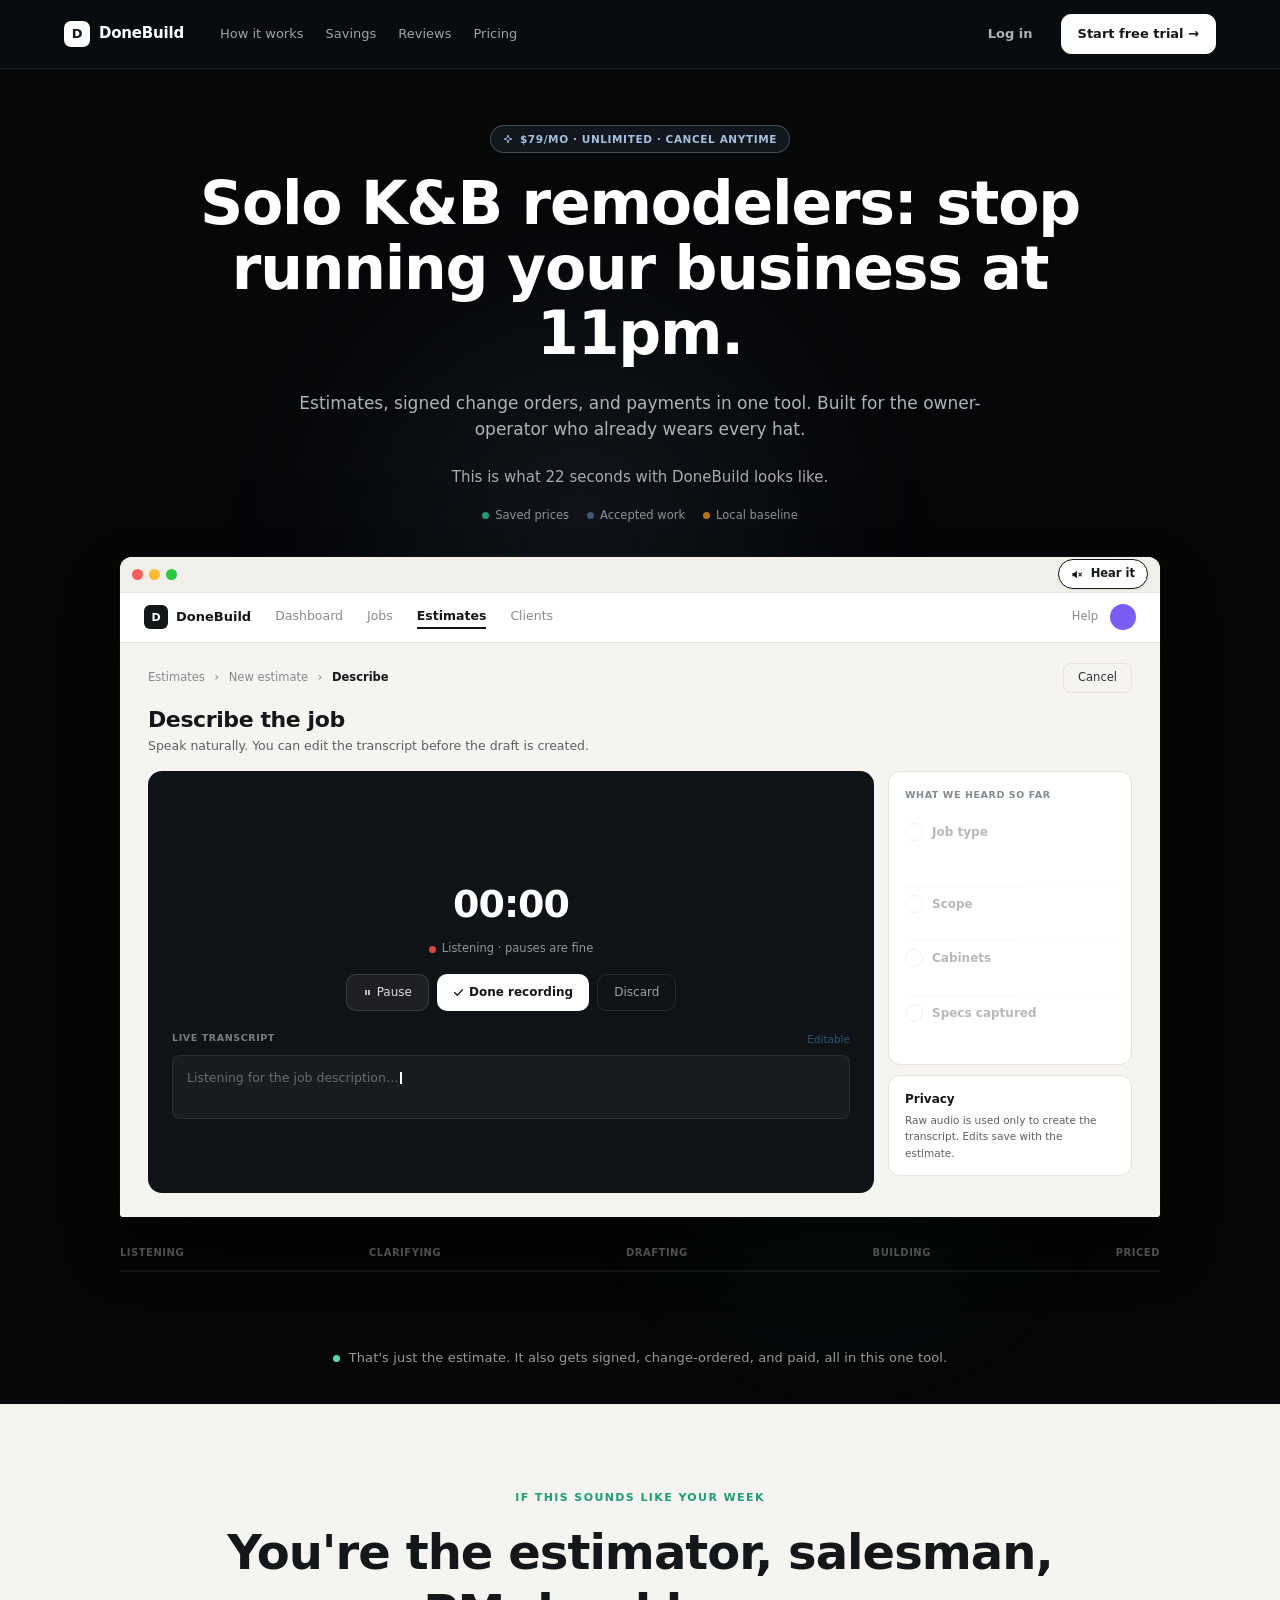
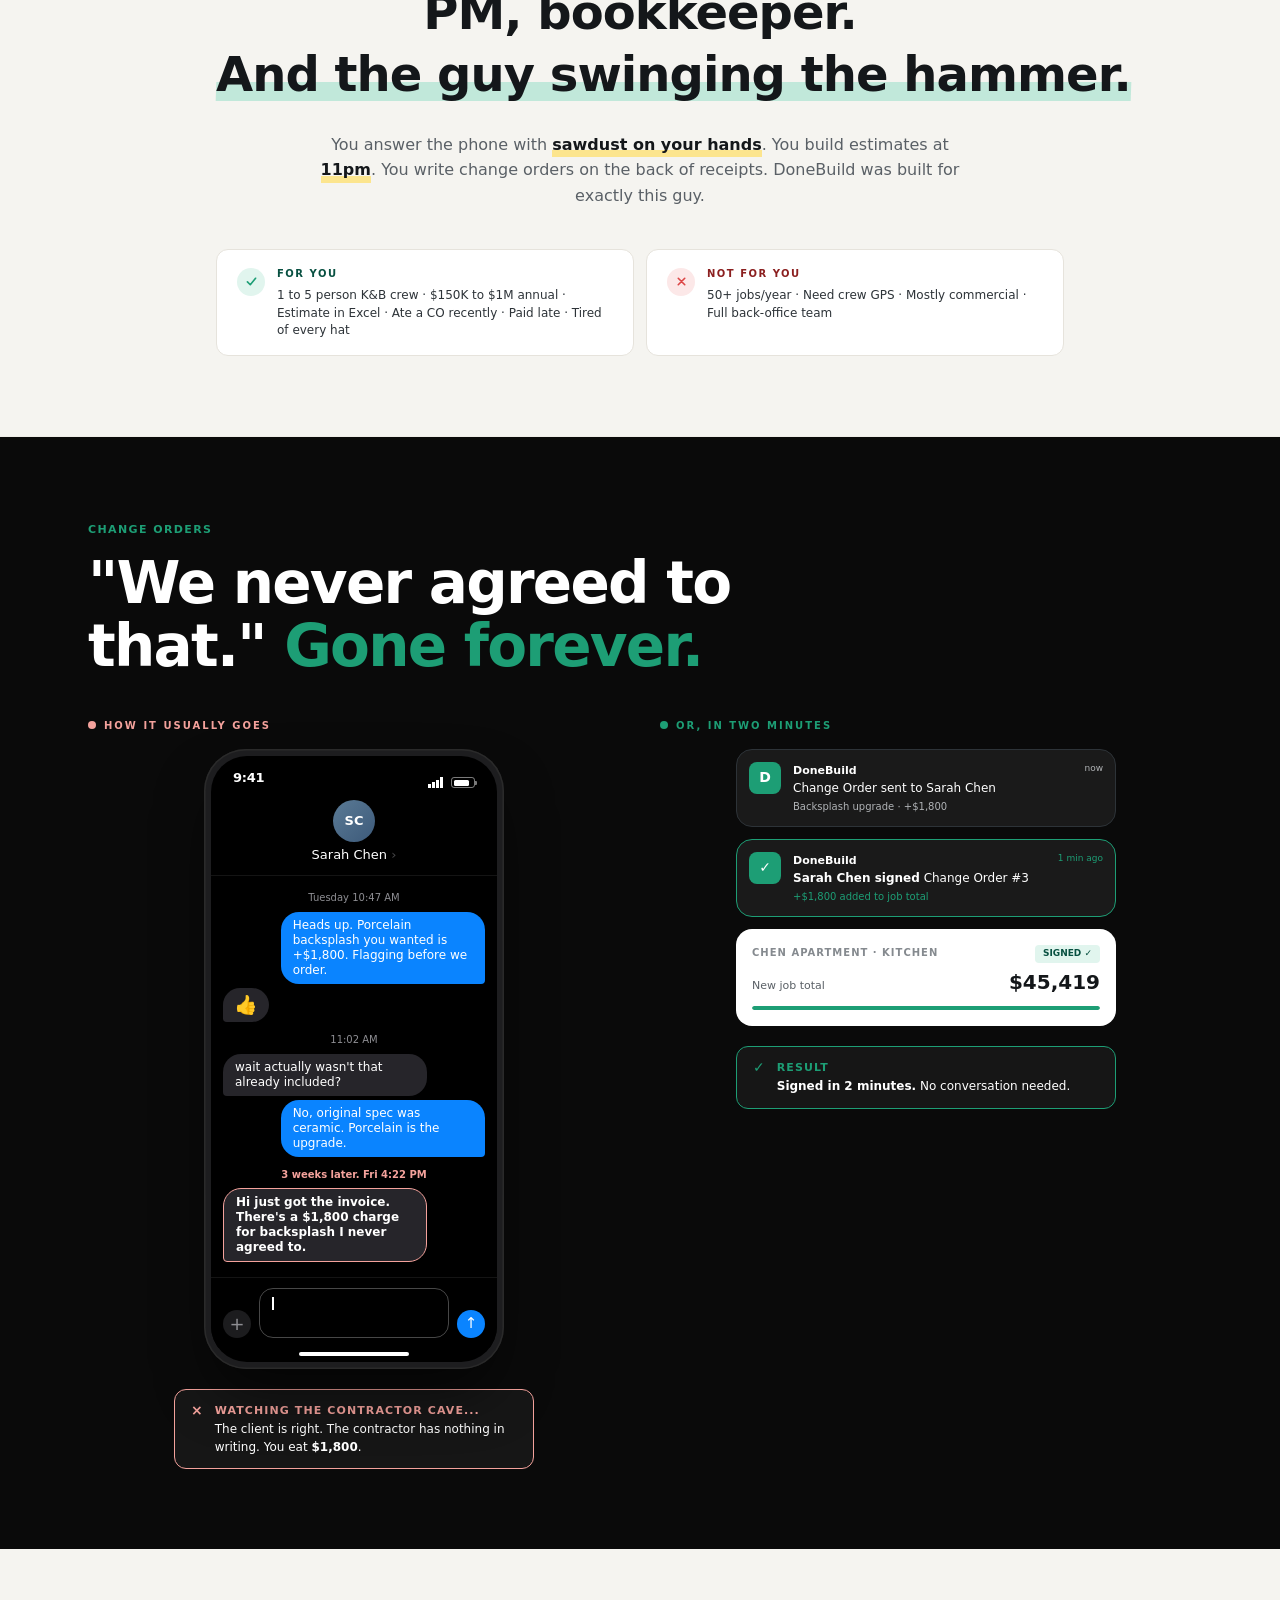
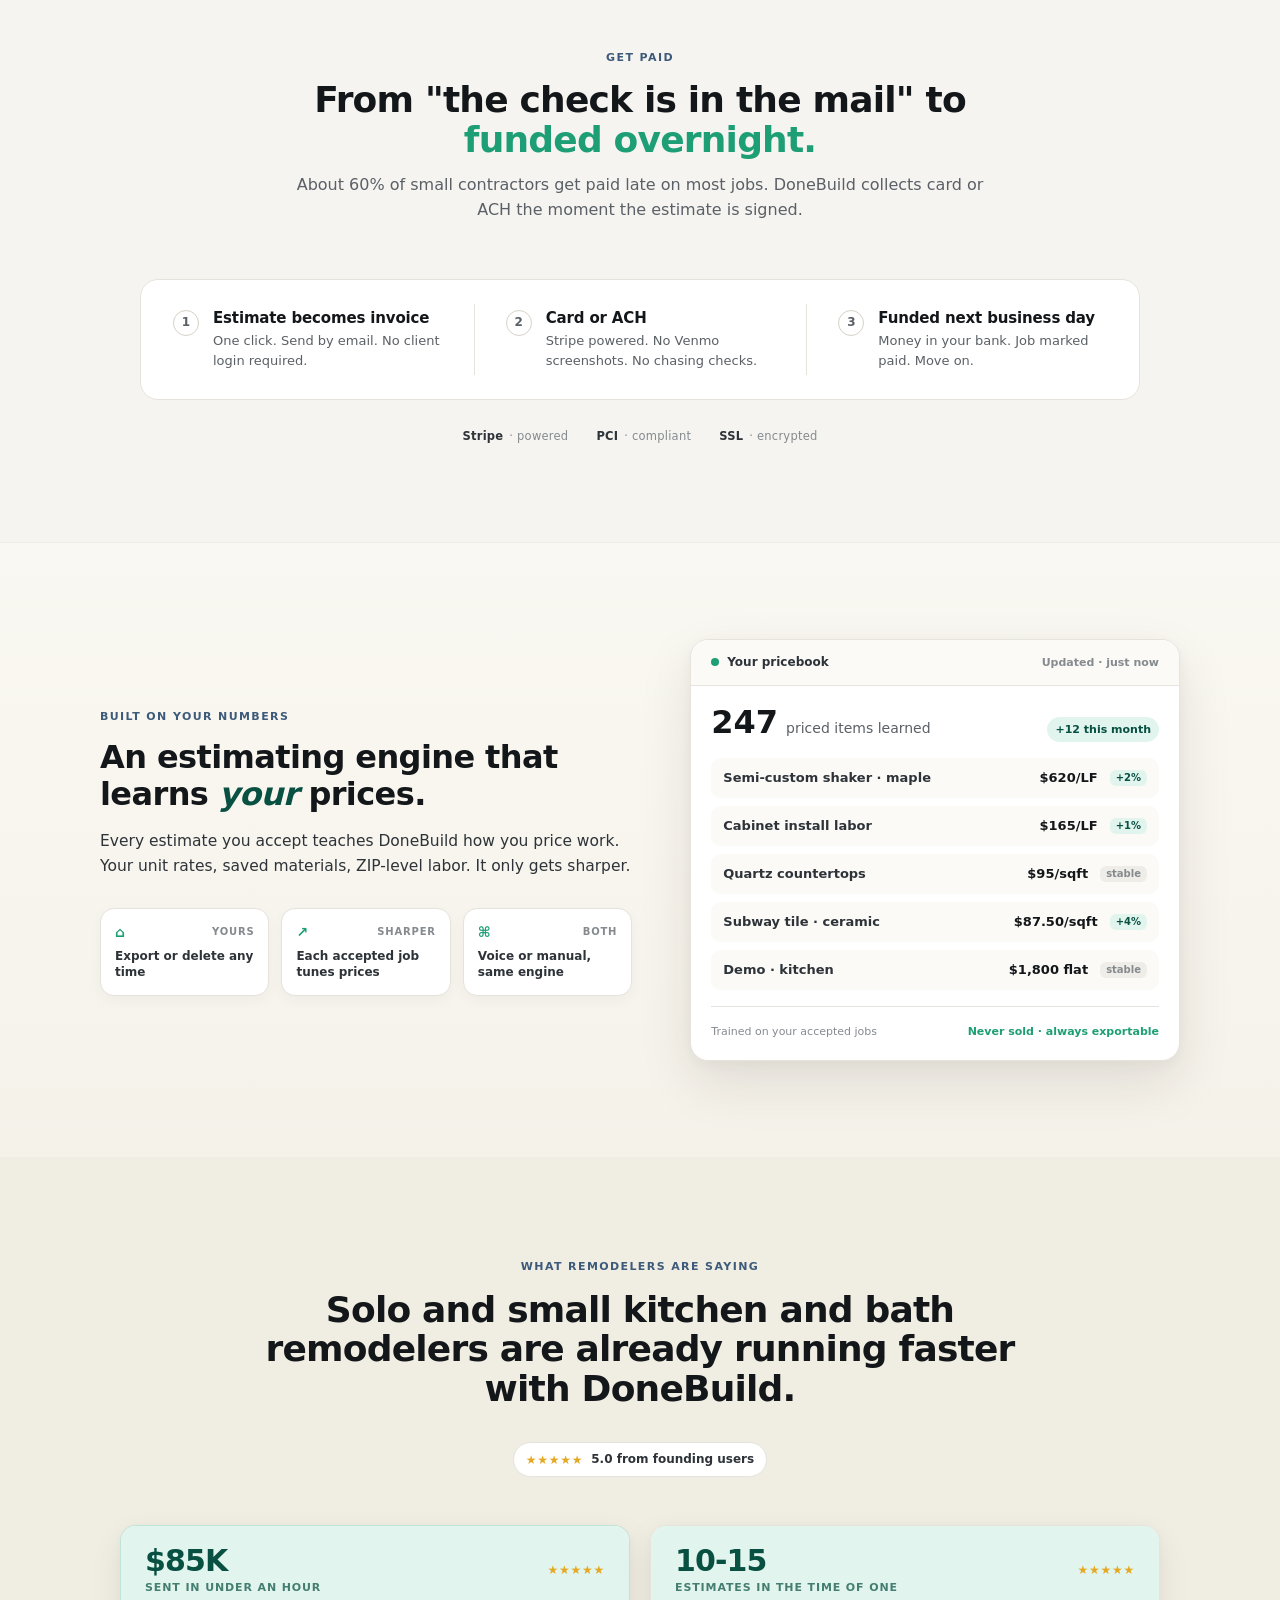
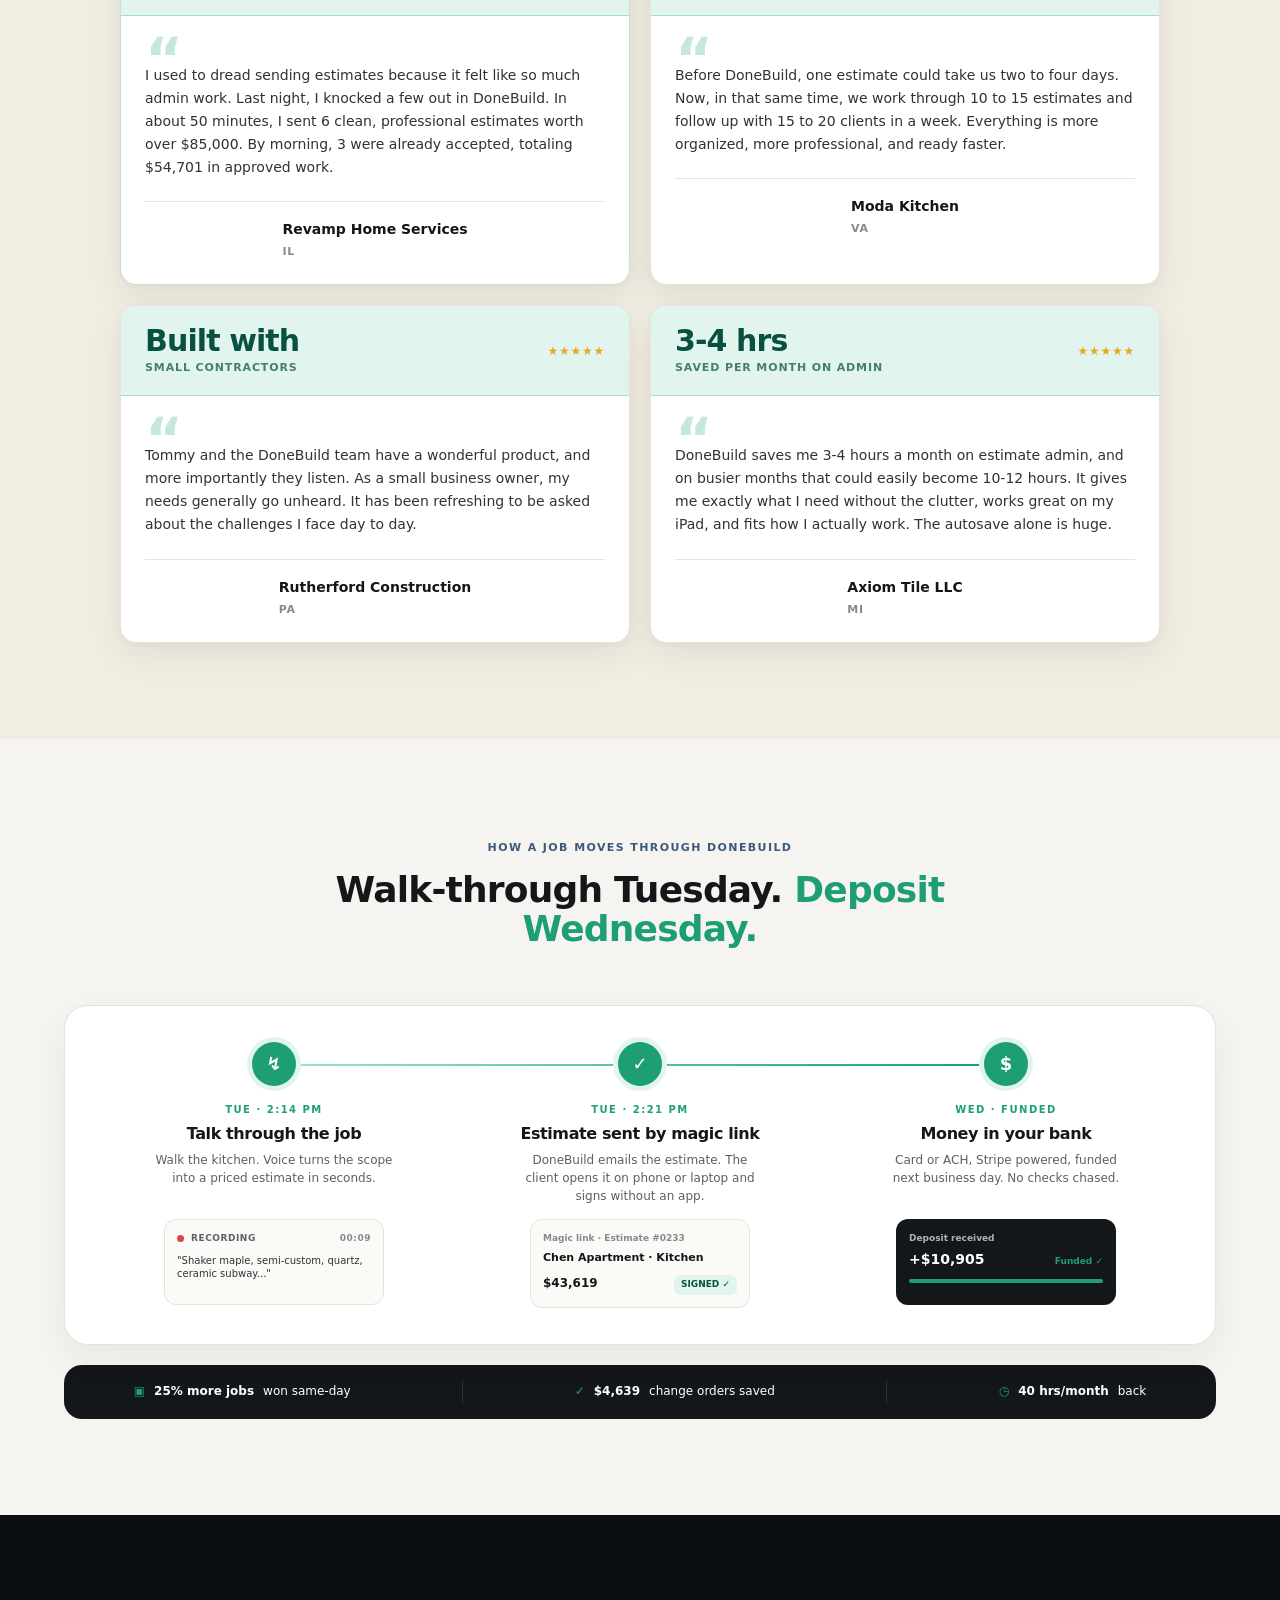
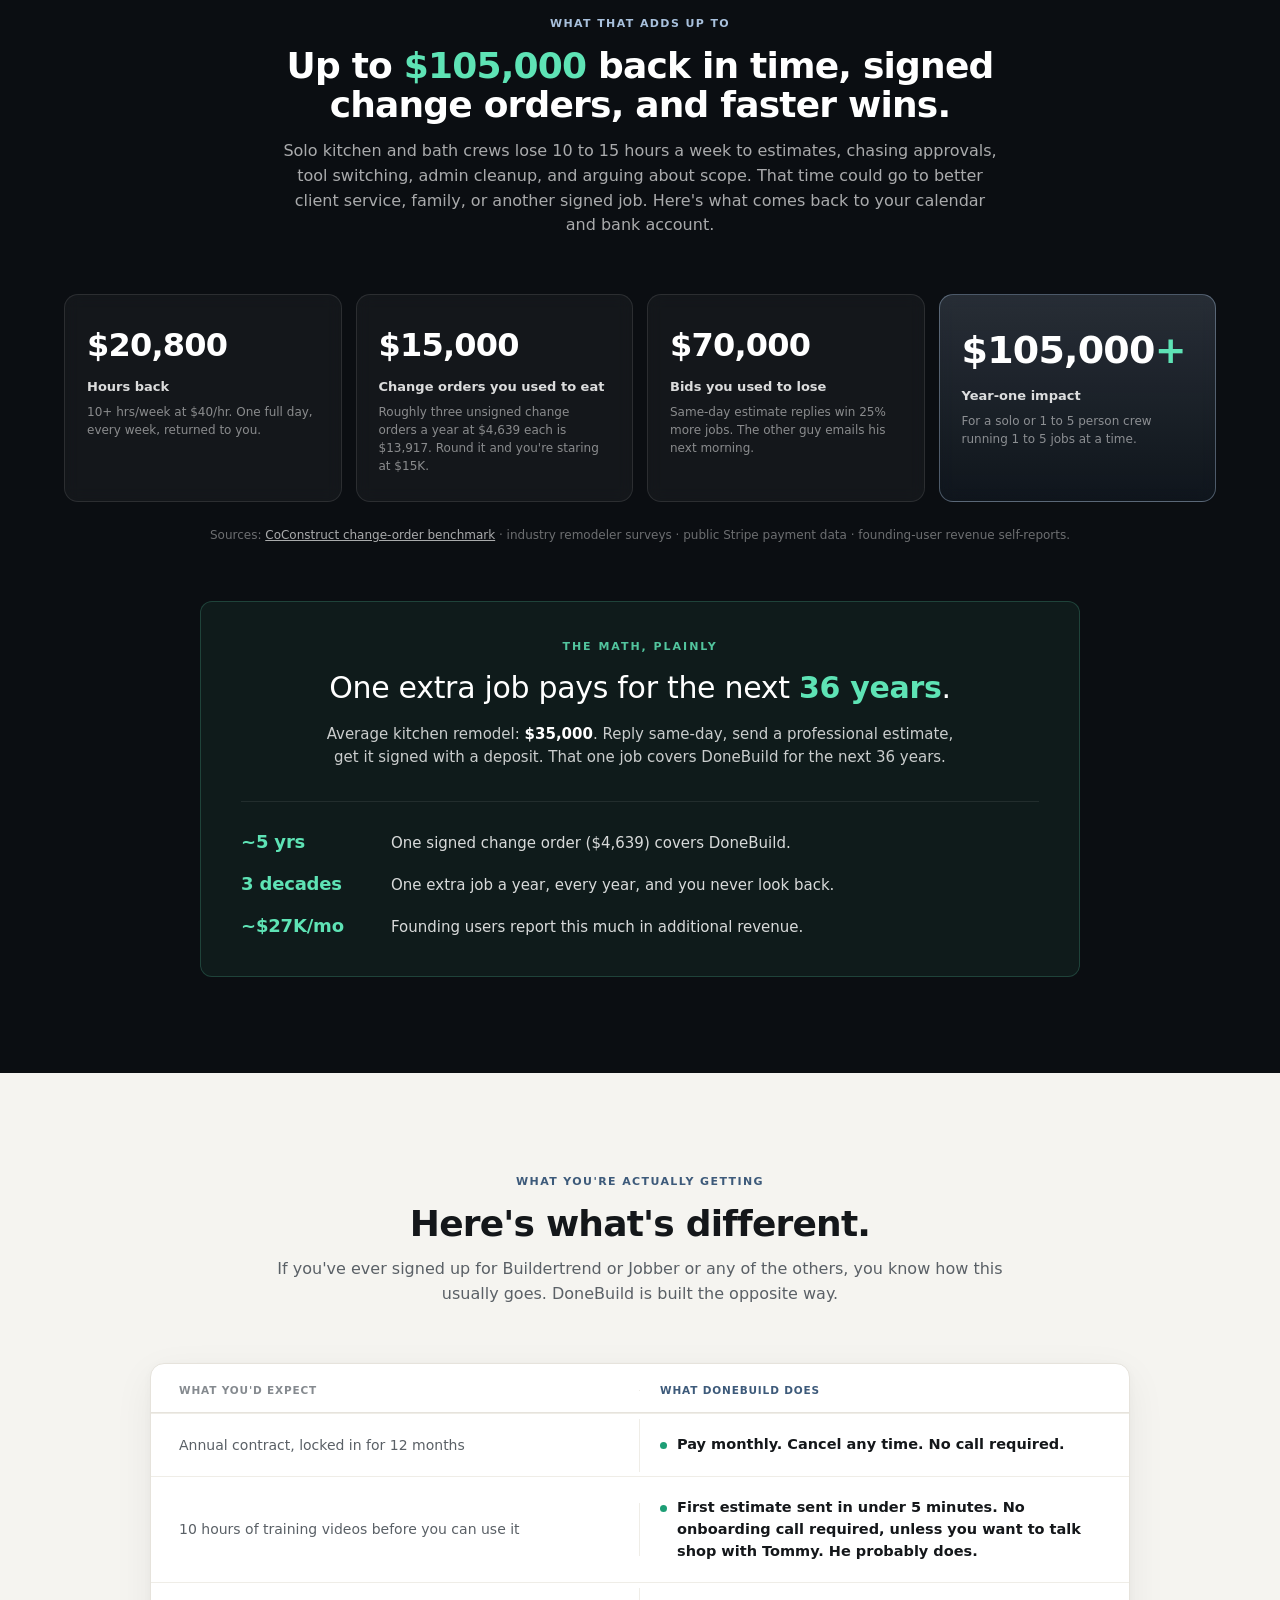
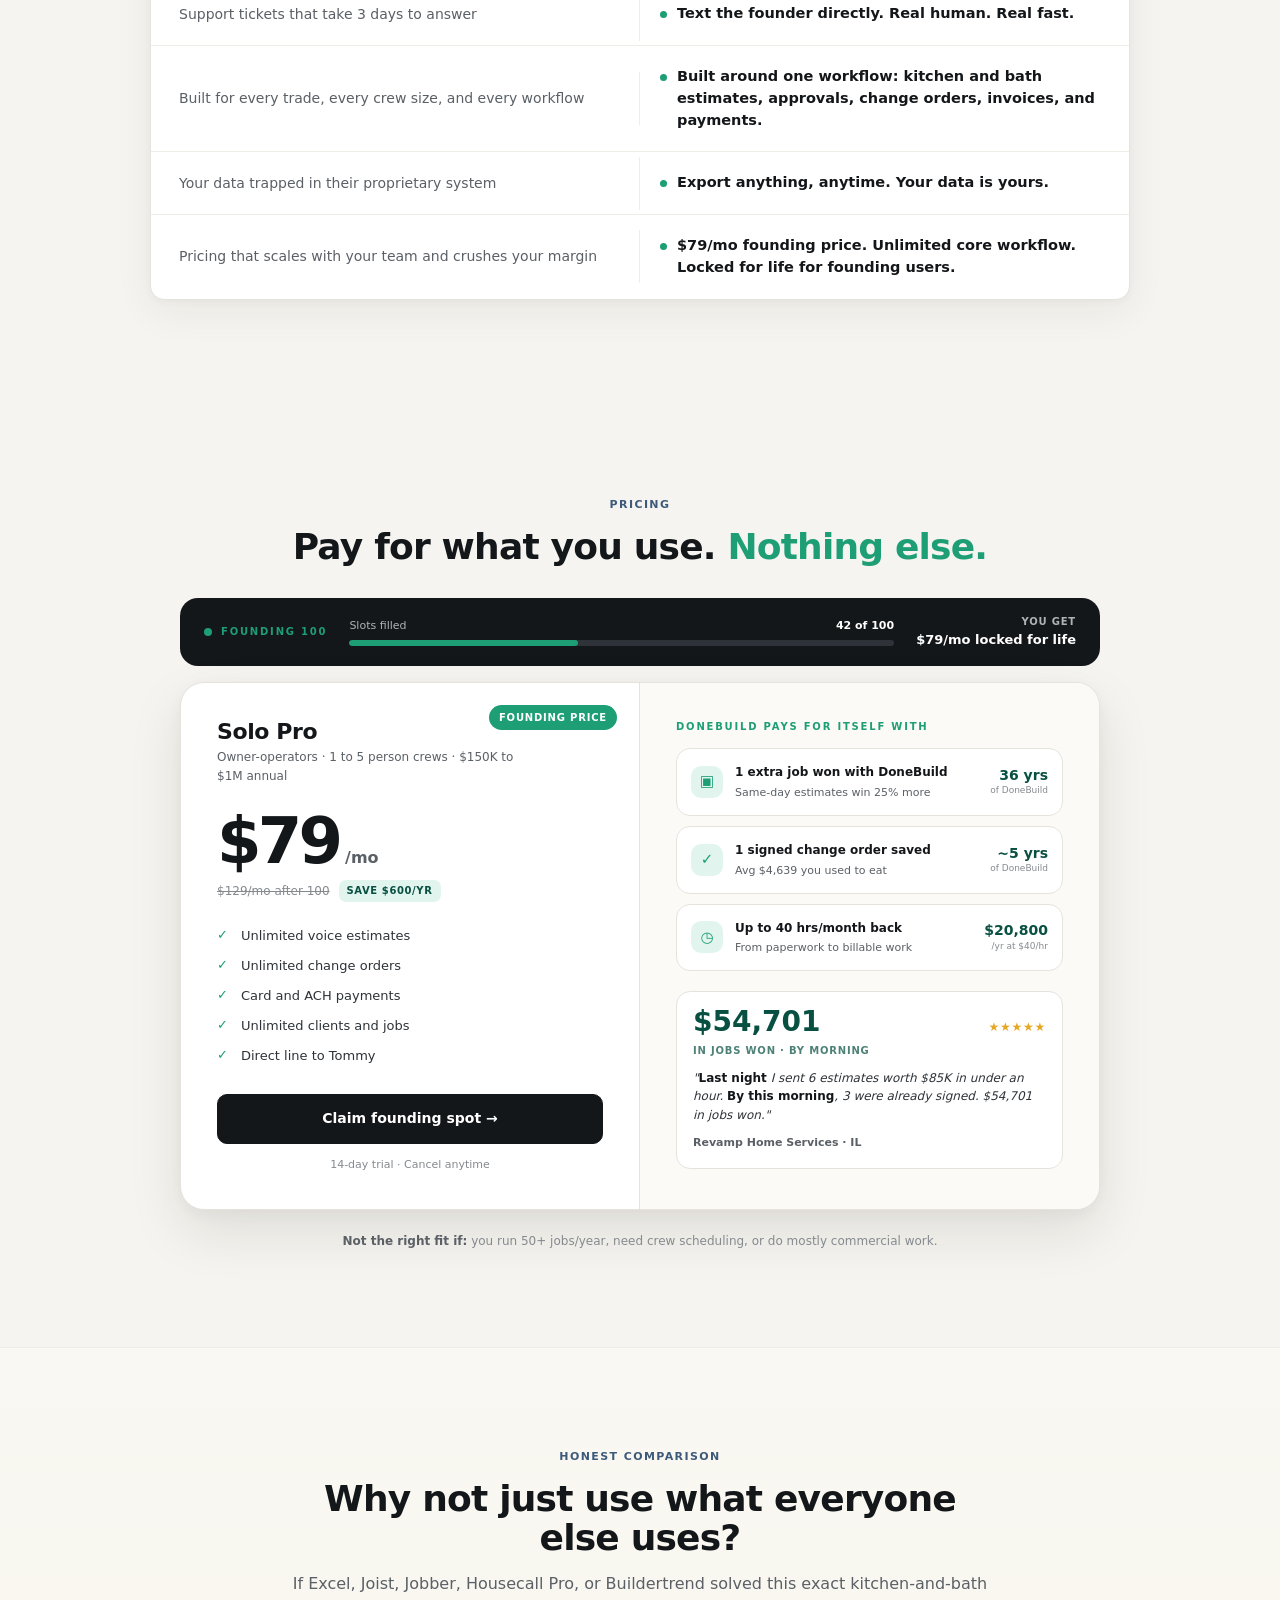
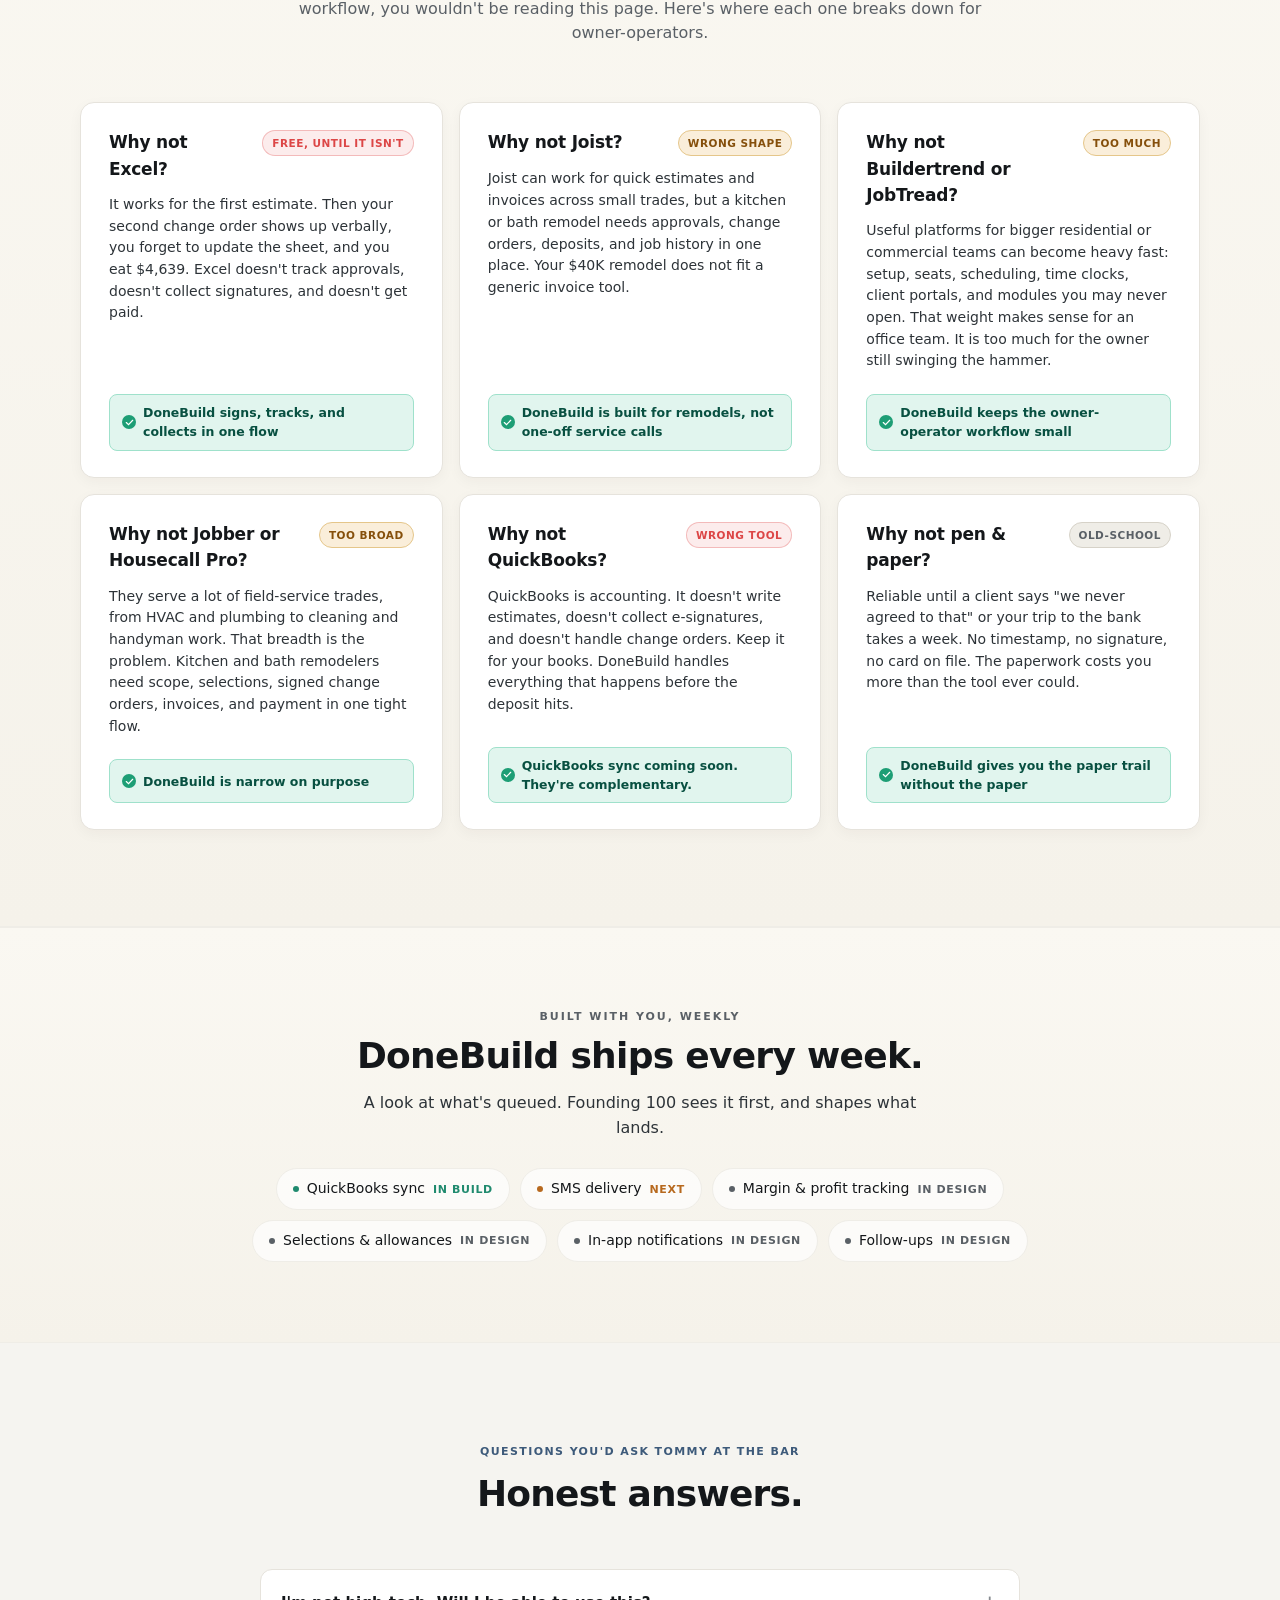
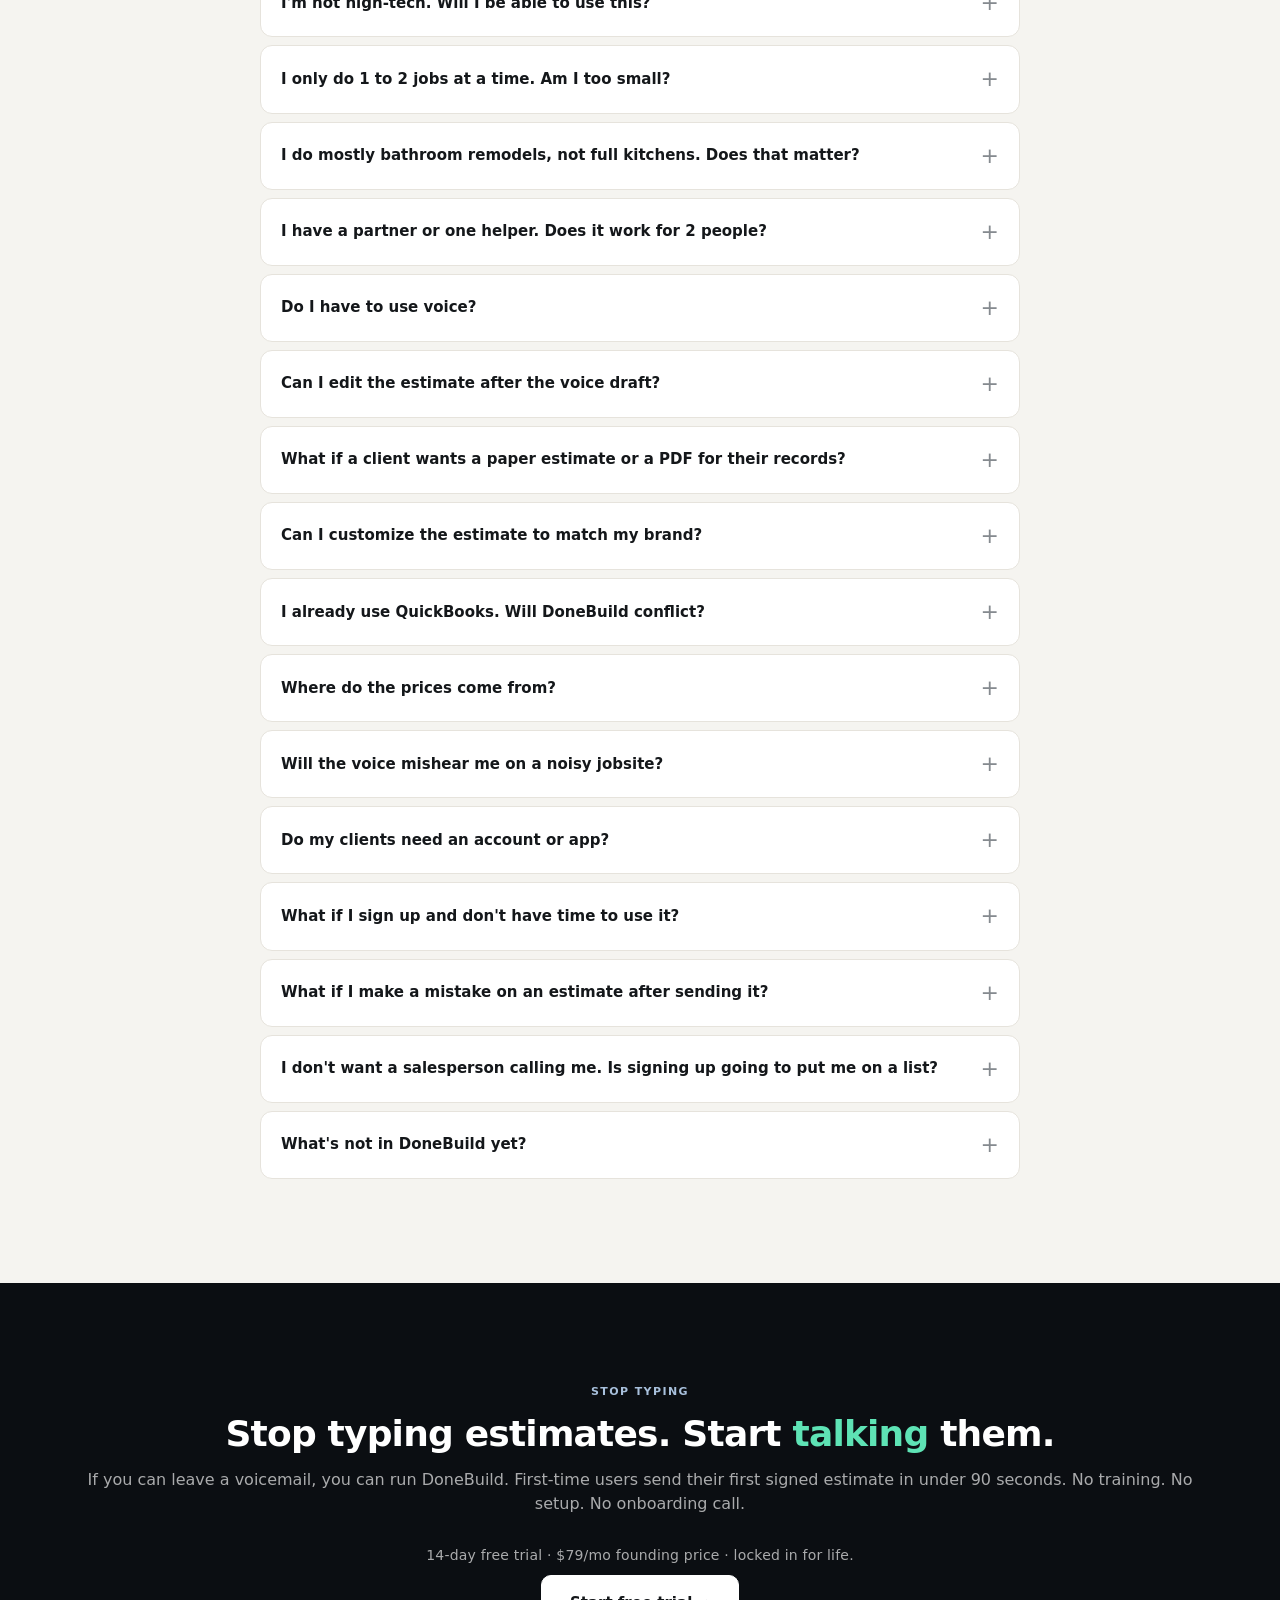
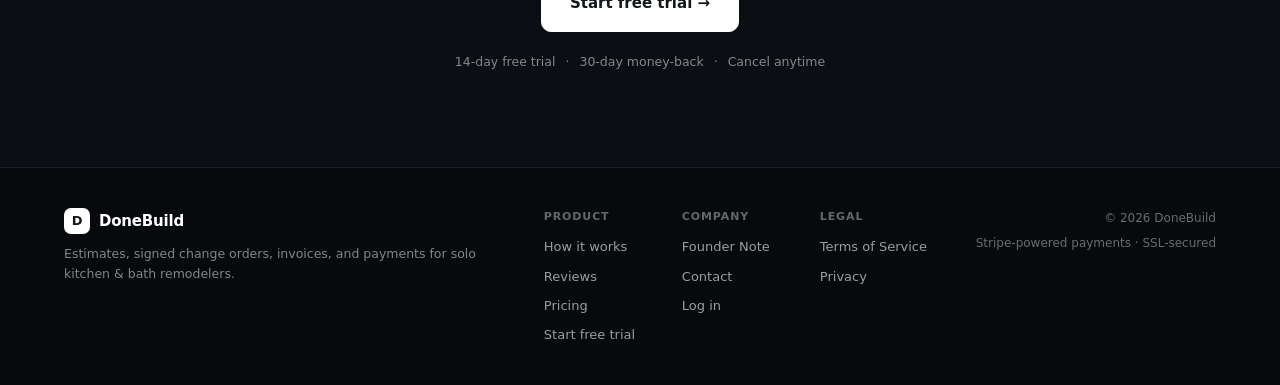
==== index.html @ 79b66c6d "polish change-order and workflow sections" ====
<!DOCTYPE html>
<html lang="en">
<head>
<meta charset="UTF-8" />
<meta name="viewport" content="width=device-width, initial-scale=1.0" />
<title>DoneBuild · Estimates, change orders, and payments for solo K&B remodelers.</title>
<meta name="description" content="DoneBuild helps solo kitchen and bath remodelers create estimates, collect signed change orders, send invoices, and get paid by card or ACH. $79/mo founding price." />
<meta property="og:title" content="DoneBuild · One workflow for estimates, change orders, and payments." />
<meta property="og:description" content="Built for solo kitchen and bath remodelers juggling estimates, scope changes, invoices, and payments." />

<link rel="stylesheet" href="style.css" />
</head>
<body>

<!-- ───────────────── NAV ───────────────── -->
<nav class="nav">
  <div class="nav-inner">
    <a href="/" class="logo" aria-label="DoneBuild">
      <span class="logo-mark">D</span>
      <span>DoneBuild</span>
    </a>
    <div class="nav-links">
      <a href="#how">How it works</a>
      <a href="#savings">Savings</a>
      <a href="#reviews">Reviews</a>
      <a href="#pricing">Pricing</a>
    </div>
    <div class="nav-spacer"></div>
    <a href="https://app.donebuild.com/auth/sign-in?redirect_url=/dashboard" class="nav-login">Log in</a>
    <a href="https://app.donebuild.com/subscribe?plan=pilot&channel=landing_v4" class="btn btn-primary nav-cta">Start free trial →</a>
  </div>
</nav>

<!-- ───────────────── HERO ───────────────── -->
<section class="hero">
  <div class="hero-glows" aria-hidden="true">
    <div class="hero-glow-1"></div>
    <div class="hero-glow-2"></div>
  </div>

  <div class="hero-inner">

    <!-- Hero copy (above laptop) -->
    <div class="hero-copy">
      <div class="hero-pill">
        <svg class="hero-pill-spark" viewBox="0 0 14 14" fill="none" aria-hidden="true">
          <path d="M7 1.5L8.4 5.6L12.5 7L8.4 8.4L7 12.5L5.6 8.4L1.5 7L5.6 5.6L7 1.5Z" stroke="currentColor" stroke-width="1.2" stroke-linejoin="round"/>
        </svg>
        <span>$79/mo · Unlimited · Cancel anytime</span>
      </div>
      <h1 class="hero-h1">
        Solo K&amp;B remodelers: stop running your business at 11pm.
        <span class="dim">Estimates, signed change orders, and payments in one tool. Built for the owner-operator who already wears every hat.</span>
      </h1>
      <p class="hero-sub">
        <span class="hero-sub-text" id="heroSub">This is what 22 seconds with DoneBuild looks like.</span>
      </p>
      <div class="hero-legend">
        <div class="hero-legend-item"><span class="dot" style="background:#1D9E75"></span><span>Saved prices</span></div>
        <div class="hero-legend-item"><span class="dot" style="background:#3D5A7A"></span><span>Accepted work</span></div>
        <div class="hero-legend-item"><span class="dot" style="background:#BA7517"></span><span>Local baseline</span></div>
      </div>
    </div>

    <!-- LAPTOP -->
    <div class="laptop-wrap">
      <div class="laptop">
        <div class="laptop-screen" role="img" aria-label="Live demo of DoneBuild turning a spoken kitchen remodel walkthrough into a priced estimate">

          <!-- Browser chrome -->
          <div class="chrome">
            <div class="chrome-dots">
              <span class="chrome-dot dot-r"></span>
              <span class="chrome-dot dot-y"></span>
              <span class="chrome-dot dot-g"></span>
            </div>
            <div class="chrome-spacer" aria-hidden="true"></div>
            <button class="chrome-mute" id="muteBtn" type="button" aria-label="Hear the audio" aria-pressed="false">
              <span class="chrome-mute-pulse" aria-hidden="true"></span>
              <span class="chrome-mute-icon" id="muteIcon" aria-hidden="true">
                <!-- speaker w/ slash (muted) by default -->
                <svg width="13" height="13" viewBox="0 0 16 16" fill="none">
                  <path d="M3 6h2.2L8.5 3.4v9.2L5.2 10H3V6z" fill="currentColor"/>
                  <path d="M11 6.2l3 3.6M14 6.2l-3 3.6" stroke="currentColor" stroke-width="1.4" stroke-linecap="round"/>
                </svg>
              </span>
              <span id="muteLabel" class="chrome-mute-label">Hear it</span>
            </button>
          </div>

          <!-- App nav -->
          <div class="app-nav">
            <div class="app-brand">
              <span class="app-brand-mark">D</span>
              <span class="app-brand-name">DoneBuild</span>
            </div>
            <div class="app-tabs">
              <span class="app-tab">Dashboard</span>
              <span class="app-tab">Jobs</span>
              <span class="app-tab is-active">Estimates</span>
              <span class="app-tab">Clients</span>
            </div>
            <div class="app-nav-spacer"></div>
            <div class="app-nav-end">
              <span class="app-help">Help</span>
              <div class="app-avatar"></div>
            </div>
          </div>

          <!-- STAGE -->
          <div class="stage" id="stage">

            <!-- ───────── SPEAK ───────── -->
            <div class="surface surface-speak is-active" data-stage="speak">
              <div class="stage-crumb">
                <div>Estimates <span class="crumb-sep">›</span> New estimate <span class="crumb-sep">›</span> <span class="crumb-active">Describe</span></div>
                <button class="stage-cancel" type="button">Cancel</button>
              </div>
              <h2 class="stage-h2">Describe the job</h2>
              <div class="stage-sub">Speak naturally. You can edit the transcript before the draft is created.</div>

              <div class="speak-grid">
                <!-- Dark recording panel -->
                <div class="speak-panel">
                  <div class="wave is-live" id="wave" aria-hidden="true"></div>

                  <div class="speak-timer" id="speakTimer">00:00</div>

                  <div class="speak-status">
                    <span class="pulse"></span>
                    <span>Listening · pauses are fine</span>
                  </div>

                  <div class="speak-actions">
                    <button class="speak-action" type="button">
                      <svg width="9" height="9" viewBox="0 0 14 14" fill="none" aria-hidden="true">
                        <rect x="3.5" y="3" width="2.5" height="8" fill="currentColor"/>
                        <rect x="8" y="3" width="2.5" height="8" fill="currentColor"/>
                      </svg>
                      Pause
                    </button>
                    <button class="speak-action is-primary" type="button">
                      <svg width="11" height="11" viewBox="0 0 14 14" fill="none" aria-hidden="true">
                        <path d="M2 7L5.5 10.5L12 3.5" stroke="currentColor" stroke-width="1.6" stroke-linecap="round"/>
                      </svg>
                      Done recording
                    </button>
                    <button class="speak-action is-quiet" type="button">Discard</button>
                  </div>

                  <div class="speak-transcript-wrap">
                    <div class="speak-transcript-head">
                      <span class="speak-transcript-label">Live transcript</span>
                      <span class="speak-transcript-edit">Editable</span>
                    </div>
                    <div class="speak-transcript" id="transcript" aria-live="polite">
                      <span class="speak-transcript-placeholder">Listening for the job description…</span><span class="speak-cursor"></span>
                    </div>
                  </div>
                </div>

                <!-- Trust panel -->
                <div class="trust-stack">
                  <div class="trust-card">
                    <div class="trust-head">What we heard so far</div>

                    <div class="trust-item" data-trust="job">
                      <span class="trust-icon">
                        <svg class="trust-icon-check" viewBox="0 0 14 14" fill="none" aria-hidden="true">
                          <path d="M2 7L5.5 10.5L12 3.5" stroke="currentColor" stroke-width="1.8" stroke-linecap="round"/>
                        </svg>
                      </span>
                      <div class="trust-body">
                        <div class="trust-label">Job type</div>
                        <div class="trust-value">Kitchen remodel · Chen apartment</div>
                      </div>
                    </div>

                    <div class="trust-item" data-trust="scope">
                      <span class="trust-icon">
                        <svg class="trust-icon-check" viewBox="0 0 14 14" fill="none" aria-hidden="true">
                          <path d="M2 7L5.5 10.5L12 3.5" stroke="currentColor" stroke-width="1.8" stroke-linecap="round"/>
                        </svg>
                      </span>
                      <div class="trust-body">
                        <div class="trust-label">Scope</div>
                        <div class="trust-value">Demo cabinets &amp; counters</div>
                      </div>
                    </div>

                    <div class="trust-item" data-trust="cabinets">
                      <span class="trust-icon">
                        <svg class="trust-icon-check" viewBox="0 0 14 14" fill="none" aria-hidden="true">
                          <path d="M2 7L5.5 10.5L12 3.5" stroke="currentColor" stroke-width="1.8" stroke-linecap="round"/>
                        </svg>
                      </span>
                      <div class="trust-body">
                        <div class="trust-label">Cabinets</div>
                        <div class="trust-value">Shaker · maple finish</div>
                      </div>
                    </div>

                    <div class="trust-item" data-trust="finish">
                      <span class="trust-icon">
                        <svg class="trust-icon-check" viewBox="0 0 14 14" fill="none" aria-hidden="true">
                          <path d="M2 7L5.5 10.5L12 3.5" stroke="currentColor" stroke-width="1.8" stroke-linecap="round"/>
                        </svg>
                      </span>
                      <div class="trust-body">
                        <div class="trust-label">Specs captured</div>
                        <div class="trust-value">5 line items · ready to draft</div>
                      </div>
                    </div>
                  </div>

                  <div class="privacy-card">
                    <div class="privacy-title">Privacy</div>
                    <div class="privacy-body">Raw audio is used only to create the transcript. Edits save with the estimate.</div>
                  </div>
                </div>
              </div>
            </div>

            <!-- ───────── CLARIFY ───────── -->
            <div class="surface surface-clarify" data-stage="clarify">
              <div class="clarify-top">
                <button class="clarify-back" type="button">
                  <svg width="13" height="13" viewBox="0 0 16 16" fill="none" aria-hidden="true">
                    <path d="M10 4L6 8L10 12" stroke="currentColor" stroke-width="1.5" stroke-linecap="round"/>
                  </svg>
                  Previous
                </button>
                <span class="clarify-pill">
                  <svg width="10" height="10" viewBox="0 0 14 14" fill="none" aria-hidden="true">
                    <path d="M7 1.5L8.4 5.6L12.5 7L8.4 8.4L7 12.5L5.6 8.4L1.5 7L5.6 5.6L7 1.5Z" stroke="currentColor" stroke-width="1.2" stroke-linejoin="round"/>
                  </svg>
                  Quick clarifications
                </span>
              </div>

              <div class="clarify-grid">
                <div class="clarify-card">
                  <div class="clarify-card-head">
                    <span class="clarify-card-kicker">A few quick questions</span>
                    <div class="clarify-progress" aria-label="Question 3 of 3">
                      <span class="clarify-prog-pip is-done"></span>
                      <span class="clarify-prog-pip is-done"></span>
                      <span class="clarify-prog-pip is-active"></span>
                    </div>
                  </div>
                  <h2 class="clarify-q">Cabinet grade?</h2>
                  <div class="clarify-q-sub">You said "shaker, maple" but not the grade. It changes the line total.</div>

                  <div class="clarify-options" id="clarifyOptions">
                    <button class="clarify-opt" data-opt="stock" type="button">
                      <span class="opt-radio"></span>
                      <span class="opt-body">
                        <span class="opt-label">Stock</span>
                        <span class="opt-price">· $420/LF</span>
                        <span class="opt-sub">Big-box availability</span>
                      </span>
                      <span class="opt-arrow">→</span>
                    </button>
                    <button class="clarify-opt" data-opt="semi" type="button">
                      <span class="opt-radio"></span>
                      <span class="opt-body">
                        <span class="opt-label">Semi-custom</span>
                        <span class="opt-price">· $620/LF</span>
                        <span class="opt-sub">Most common for K&amp;B</span>
                      </span>
                      <span class="opt-arrow">→</span>
                    </button>
                    <button class="clarify-opt" data-opt="custom" type="button">
                      <span class="opt-radio"></span>
                      <span class="opt-body">
                        <span class="opt-label">Custom</span>
                        <span class="opt-price">· $880/LF</span>
                        <span class="opt-sub">Premium · longer lead</span>
                      </span>
                      <span class="opt-arrow">→</span>
                    </button>
                    <div class="clarify-other">
                      <svg width="11" height="11" viewBox="0 0 12 12" fill="none" aria-hidden="true">
                        <path d="M8.5 1.5L10.5 3.5L3.5 10.5L1 11L1.5 8.5L8.5 1.5Z" stroke="currentColor" stroke-width="1.2"/>
                      </svg>
                      Something else…
                    </div>
                  </div>

                  <div class="clarify-foot">
                    <span class="clarify-foot-note">
                      <svg width="11" height="11" viewBox="0 0 12 12" fill="none" aria-hidden="true">
                        <circle cx="6" cy="6" r="4.5" stroke="currentColor" stroke-width="1"/>
                        <path d="M6 4v2.5M6 8v0.3" stroke="currentColor" stroke-width="1" stroke-linecap="round"/>
                      </svg>
                      Auto-saved as you answer
                    </span>
                    <div class="clarify-foot-actions">
                      <button class="btn-sec is-quiet" type="button">Skip this</button>
                      <button class="btn-pri-app is-disabled" type="button">Build estimate →</button>
                    </div>
                  </div>
                </div>

                <!-- So-far rail (mirrors trust panel) -->
                <div class="trust-stack">
                  <div class="trust-card">
                    <div class="trust-head">So far</div>
                    <div class="trust-item is-on">
                      <span class="trust-icon">
                        <svg class="trust-icon-check" viewBox="0 0 14 14" fill="none" aria-hidden="true">
                          <path d="M2 7L5.5 10.5L12 3.5" stroke="currentColor" stroke-width="1.8" stroke-linecap="round"/>
                        </svg>
                      </span>
                      <div class="trust-body">
                        <div class="trust-label">Job type</div>
                        <div class="trust-value">Kitchen remodel</div>
                      </div>
                    </div>
                    <div class="trust-item is-on">
                      <span class="trust-icon">
                        <svg class="trust-icon-check" viewBox="0 0 14 14" fill="none" aria-hidden="true">
                          <path d="M2 7L5.5 10.5L12 3.5" stroke="currentColor" stroke-width="1.8" stroke-linecap="round"/>
                        </svg>
                      </span>
                      <div class="trust-body">
                        <div class="trust-label">Scope</div>
                        <div class="trust-value">Demo &amp; install · 5 items</div>
                      </div>
                    </div>
                    <div class="trust-item is-on">
                      <span class="trust-icon">
                        <svg class="trust-icon-check" viewBox="0 0 14 14" fill="none" aria-hidden="true">
                          <path d="M2 7L5.5 10.5L12 3.5" stroke="currentColor" stroke-width="1.8" stroke-linecap="round"/>
                        </svg>
                      </span>
                      <div class="trust-body">
                        <div class="trust-label">Cabinets</div>
                        <div class="trust-value">Shaker · maple</div>
                      </div>
                    </div>
                  </div>
                </div>
              </div>
            </div>

            <!-- ───────── DRAFTING ───────── -->
            <div class="surface surface-draft" data-stage="draft">
              <div class="stage-crumb">
                <div>Estimate · #0233</div>
                <div style="display:flex; gap:8px;">
                  <button class="btn-sec" type="button">Back</button>
                  <button class="btn-sec" type="button">Preview</button>
                  <button class="btn-pri-app is-disabled" type="button">Continue to approval</button>
                </div>
              </div>
              <h2 class="stage-h2" style="opacity:0.55;">Chen Apartment · Kitchen</h2>

              <div class="draft-empty"></div>

              <div class="draft-overlay">
                <div class="draft-spark">
                  <svg width="10" height="10" viewBox="0 0 14 14" fill="none" aria-hidden="true">
                    <path d="M7 1.5L8.4 5.6L12.5 7L8.4 8.4L7 12.5L5.6 8.4L1.5 7L5.6 5.6L7 1.5Z" stroke="currentColor" stroke-width="1.2" stroke-linejoin="round"/>
                  </svg>
                  Drafting estimate
                </div>
                <div class="draft-h">Pulling from your saved prices…</div>
                <div class="draft-sub">ZIP 90069 · semi-custom · 5 line items</div>

                <div class="draft-checks" id="draftChecks">
                  <div class="draft-check" data-step="0">
                    <span class="draft-icon"><span class="draft-icon-num">1</span></span>
                    <span>Scope captured · 5 line items</span>
                  </div>
                  <div class="draft-check" data-step="1">
                    <span class="draft-icon"><span class="draft-icon-num">2</span></span>
                    <span>Mid-grade pricing applied</span>
                  </div>
                  <div class="draft-check" data-step="2">
                    <span class="draft-icon"><span class="draft-icon-num">3</span></span>
                    <span>Local labor rates · ZIP 90069</span>
                  </div>
                  <div class="draft-check" data-step="3">
                    <span class="draft-icon"><span class="draft-icon-num">4</span></span>
                    <span>Margin guardrails checked</span>
                  </div>
                  <div class="draft-check" data-step="4">
                    <span class="draft-icon"><span class="draft-icon-num">5</span></span>
                    <span>Categorizing line items</span>
                  </div>
                </div>
              </div>
            </div>

            <!-- ───────── PRICED (REVEAL + LINGER) ───────── -->
            <div class="surface surface-priced" data-stage="priced">
              <div class="est-top">
                <div>
                  <div class="est-id">Estimate · #0233</div>
                  <div class="est-job">Chen Apartment · Kitchen</div>
                </div>
                <div class="est-actions">
                  <button class="btn-sec" type="button">Back</button>
                  <button class="btn-sec" type="button">Preview</button>
                  <button class="btn-pri-app" type="button">Send estimate
                    <svg width="11" height="11" viewBox="0 0 14 14" fill="none" aria-hidden="true">
                      <path d="M1 7L13 1L7 13L6 8L1 7Z" stroke="currentColor" stroke-width="1.2" stroke-linejoin="round"/>
                    </svg>
                  </button>
                </div>
              </div>

              <div class="est-chips">
                <span class="spark-pill">
                  <svg width="9" height="9" viewBox="0 0 14 14" fill="none" aria-hidden="true">
                    <path d="M7 1.5L8.4 5.6L12.5 7L8.4 8.4L7 12.5L5.6 8.4L1.5 7L5.6 5.6L7 1.5Z" stroke="currentColor" stroke-width="1.2" stroke-linejoin="round"/>
                  </svg>
                  Voice draft
                </span>
                <span class="mini-chip">Partial remodel</span>
                <span class="mini-chip">≈110 sqft</span>
                <span class="mini-chip">ZIP 90069</span>
                <span class="mini-chip is-ok">Ready to send</span>
              </div>

              <div class="est-body">
                <!-- Categories -->
                <div class="est-col-left" id="catList">
                  <div class="est-section-head">
                    <span class="est-section-title">Description &amp; Pricing</span>
                    <div class="est-legend">
                      <span class="est-legend-item"><span class="est-legend-dot" style="background:#1D9E75"></span>From your pricebook</span>
                      <span class="est-legend-item"><span class="est-legend-dot" style="background:#BA7517"></span>Local baseline</span>
                    </div>
                  </div>

                  <!-- Demo & Prep -->
                  <div class="cat-card" data-cat="demo" data-reveal="0">
                    <div class="cat-head">
                      <div class="cat-head-left">
                        <svg class="cat-chev" viewBox="0 0 9 9" aria-hidden="true">
                          <path d="M2 3.5L4.5 6L7 3.5" stroke="currentColor" stroke-width="1.3" stroke-linecap="round" fill="none"/>
                        </svg>
                        <span class="cat-name">Demo &amp; Prep</span>
                        <span class="cat-badge">3 items</span>
                      </div>
                      <div class="cat-head-right">
                        <span class="cat-total">$3,200</span>
                      </div>
                    </div>
                  </div>

                  <!-- Cabinetry (expanded by default) -->
                  <div class="cat-card is-expanded" data-cat="cabinetry" data-reveal="380">
                    <div class="cat-head">
                      <div class="cat-head-left">
                        <svg class="cat-chev" viewBox="0 0 9 9" aria-hidden="true">
                          <path d="M2 3.5L4.5 6L7 3.5" stroke="currentColor" stroke-width="1.3" stroke-linecap="round" fill="none"/>
                        </svg>
                        <span class="cat-name">Cabinetry</span>
                        <span class="cat-badge">2 items</span>
                      </div>
                      <div class="cat-head-right">
                        <span class="cat-total">$14,020</span>
                      </div>
                    </div>
                    <div class="cat-body">
                      <table class="cat-table">
                        <thead>
                          <tr>
                            <th>Item</th>
                            <th class="t-c">Qty</th>
                            <th class="t-c">Unit</th>
                            <th class="t-r">Cost</th>
                            <th class="t-r">Price</th>
                            <th class="t-r">Total</th>
                            <th class="t-r">Margin</th>
                          </tr>
                        </thead>
                        <tbody>
                          <tr>
                            <td>
                              <span class="cat-line-item">
                                <span class="cat-line-source src-saved"></span>
                                <span class="cat-line-text">Semi-custom shaker · maple</span>
                              </span>
                            </td>
                            <td class="t-c">18</td>
                            <td class="t-c">LF</td>
                            <td class="t-r">$380</td>
                            <td class="t-r cat-cell-price">$620</td>
                            <td class="t-r cat-cell-total">$11,160</td>
                            <td class="t-r cat-cell-margin">39%</td>
                          </tr>
                          <tr>
                            <td>
                              <span class="cat-line-item">
                                <span class="cat-line-source src-saved"></span>
                                <span class="cat-line-text">Cabinet install labor</span>
                              </span>
                            </td>
                            <td class="t-c">18</td>
                            <td class="t-c">LF</td>
                            <td class="t-r">$95</td>
                            <td class="t-r cat-cell-price">$165</td>
                            <td class="t-r cat-cell-total">$2,970</td>
                            <td class="t-r cat-cell-margin">42%</td>
                          </tr>
                        </tbody>
                      </table>
                    </div>
                  </div>

                  <!-- Countertops -->
                  <div class="cat-card" data-cat="counter" data-reveal="760">
                    <div class="cat-head">
                      <div class="cat-head-left">
                        <svg class="cat-chev" viewBox="0 0 9 9" aria-hidden="true">
                          <path d="M2 3.5L4.5 6L7 3.5" stroke="currentColor" stroke-width="1.3" stroke-linecap="round" fill="none"/>
                        </svg>
                        <span class="cat-name">Countertops</span>
                        <span class="cat-badge">2 items</span>
                      </div>
                      <div class="cat-head-right">
                        <span class="cat-total">$5,400</span>
                      </div>
                    </div>
                  </div>

                  <!-- Backsplash -->
                  <div class="cat-card is-expanded" data-cat="backsplash" data-reveal="1140">
                    <div class="cat-head">
                      <div class="cat-head-left">
                        <svg class="cat-chev" viewBox="0 0 9 9" aria-hidden="true">
                          <path d="M2 3.5L4.5 6L7 3.5" stroke="currentColor" stroke-width="1.3" stroke-linecap="round" fill="none"/>
                        </svg>
                        <span class="cat-name">Backsplash</span>
                        <span class="cat-badge">1 item</span>
                        <span class="cat-updated-badge" id="bsUpdatedBadge" style="display:none">✓ Updated</span>
                      </div>
                      <div class="cat-head-right">
                        <span class="cat-delta" id="bsDelta" style="display:none">+$420</span>
                        <span class="cat-total" id="bsTotal">$2,800</span>
                      </div>
                    </div>
                    <div class="cat-body">
                      <table class="cat-table">
                        <thead>
                          <tr>
                            <th>Item</th>
                            <th class="t-c">Qty</th>
                            <th class="t-c">Unit</th>
                            <th class="t-r">Cost</th>
                            <th class="t-r">Price</th>
                            <th class="t-r">Total</th>
                            <th class="t-r">Margin</th>
                          </tr>
                        </thead>
                        <tbody id="bsRow">
                          <tr>
                            <td>
                              <span class="cat-line-item">
                                <span class="cat-line-source src-baseline"></span>
                                <span class="cat-line-text" id="bsItemText">Ceramic subway tile · supply + install</span>
                              </span>
                            </td>
                            <td class="t-c">32</td>
                            <td class="t-c">sqft</td>
                            <td class="t-r" id="bsCost">$42</td>
                            <td class="t-r cat-cell-price" id="bsPrice">$87.50</td>
                            <td class="t-r cat-cell-total" id="bsTotalCell">$2,800</td>
                            <td class="t-r cat-cell-margin">52%</td>
                          </tr>
                        </tbody>
                      </table>

                      <!-- Inline tile picker (linger) -->
                      <div class="tile-picker" id="tilePicker" style="display:none">
                        <div class="tile-picker-head">
                          <span class="tile-picker-kicker">
                            <svg width="10" height="10" viewBox="0 0 14 14" fill="none" aria-hidden="true">
                              <path d="M7 1.5L8.4 5.6L12.5 7L8.4 8.4L7 12.5L5.6 8.4L1.5 7L5.6 5.6L7 1.5Z" stroke="currentColor" stroke-width="1.2" stroke-linejoin="round"/>
                            </svg>
                            Choose tile
                          </span>
                          <span class="tile-picker-meta">Estimate updates instantly</span>
                        </div>
                        <div class="tiles">
                          <div class="tile" id="tileCeramic">
                            <span class="tile-swatch ceramic"></span>
                            <div class="tile-info">
                              <div class="tile-label">Ceramic</div>
                              <div class="tile-price">$87.50/sqft</div>
                            </div>
                          </div>
                          <div class="tile" id="tilePorcelain">
                            <span class="tile-swatch porcelain"></span>
                            <div class="tile-info">
                              <div class="tile-label">Porcelain <span class="tile-delta">+$420</span></div>
                              <div class="tile-price">$100.60/sqft</div>
                            </div>
                          </div>
                        </div>
                      </div>
                    </div>
                  </div>

                  <!-- Flooring -->
                  <div class="cat-card" data-cat="flooring" data-reveal="1520">
                    <div class="cat-head">
                      <div class="cat-head-left">
                        <svg class="cat-chev" viewBox="0 0 9 9" aria-hidden="true">
                          <path d="M2 3.5L4.5 6L7 3.5" stroke="currentColor" stroke-width="1.3" stroke-linecap="round" fill="none"/>
                        </svg>
                        <span class="cat-name">Flooring</span>
                        <span class="cat-badge">1 item</span>
                      </div>
                      <div class="cat-head-right">
                        <span class="cat-total">$1,728</span>
                      </div>
                    </div>
                  </div>

                  <!-- Plumbing & Electrical -->
                  <div class="cat-card" data-cat="plumb" data-reveal="1900">
                    <div class="cat-head">
                      <div class="cat-head-left">
                        <svg class="cat-chev" viewBox="0 0 9 9" aria-hidden="true">
                          <path d="M2 3.5L4.5 6L7 3.5" stroke="currentColor" stroke-width="1.3" stroke-linecap="round" fill="none"/>
                        </svg>
                        <span class="cat-name">Plumbing &amp; Electrical</span>
                        <span class="cat-badge">3 items</span>
                      </div>
                      <div class="cat-head-right">
                        <span class="cat-total">$5,200</span>
                      </div>
                    </div>
                  </div>

                  <!-- Paint & Finish -->
                  <div class="cat-card" data-cat="paint" data-reveal="2280">
                    <div class="cat-head">
                      <div class="cat-head-left">
                        <svg class="cat-chev" viewBox="0 0 9 9" aria-hidden="true">
                          <path d="M2 3.5L4.5 6L7 3.5" stroke="currentColor" stroke-width="1.3" stroke-linecap="round" fill="none"/>
                        </svg>
                        <span class="cat-name">Paint &amp; Finish</span>
                        <span class="cat-badge">2 items</span>
                      </div>
                      <div class="cat-head-right">
                        <span class="cat-total">$1,850</span>
                      </div>
                    </div>
                  </div>

                  <!-- Cleanup -->
                  <div class="cat-card" data-cat="cleanup" data-reveal="2660">
                    <div class="cat-head">
                      <div class="cat-head-left">
                        <svg class="cat-chev" viewBox="0 0 9 9" aria-hidden="true">
                          <path d="M2 3.5L4.5 6L7 3.5" stroke="currentColor" stroke-width="1.3" stroke-linecap="round" fill="none"/>
                        </svg>
                        <span class="cat-name">Cleanup</span>
                        <span class="cat-badge">1 item</span>
                      </div>
                      <div class="cat-head-right">
                        <span class="cat-total">$480</span>
                      </div>
                    </div>
                  </div>

                </div>

                <!-- Right column: summary -->
                <div class="est-col-right">
                  <div class="summary">
                    <div class="summary-kicker">Estimate total</div>
                    <div class="summary-total tnum" id="summaryTotal">$0</div>
                    <div class="summary-sub">Built in 9.2s · margin 41%</div>

                    <div class="summary-bar-wrap"><div class="summary-bar" id="summaryBar"></div></div>
                    <div class="summary-bar-label">
                      <span>$50,000 budget</span>
                      <span class="summary-bar-pct" id="summaryPct">0%</span>
                    </div>

                    <div class="summary-divider"></div>

                    <div class="summary-row"><span class="label">Subtotal</span><span class="value" id="sumSubtotal">$0</span></div>
                    <div class="summary-row"><span class="label">Margin</span><span class="value">41%</span></div>
                    <div class="summary-row"><span class="label">Saved prices</span><span class="value">8 of 13</span></div>
                  </div>

                  <div class="confirmed-card" id="confirmedCard" style="display:none">
                    <span class="confirmed-icon">✓</span>
                    <span class="confirmed-text">All choices confirmed</span>
                  </div>
                </div>
              </div>
            </div>

          </div><!-- /.stage -->

        </div><!-- /.laptop-screen -->
      </div><!-- /.laptop -->

      <!-- Progress strip -->
      <div class="progress-strip">
        <div class="progress-labels">
          <span class="progress-label" data-stage="speak">Listening</span>
          <span class="progress-label" data-stage="clarify">Clarifying</span>
          <span class="progress-label" data-stage="draft">Drafting</span>
          <span class="progress-label" data-stage="reveal">Building</span>
          <span class="progress-label" data-stage="priced">Priced</span>
        </div>
        <div class="progress-track"><div class="progress-fill" id="progressFill"></div></div>
        <div class="replay-row">
          <button class="replay-btn" id="replayBtn" type="button">
            <svg width="11" height="11" viewBox="0 0 14 14" fill="none" aria-hidden="true">
              <path d="M2.5 5.5a4.5 4.5 0 018-2.2M11.5 1v3.5h-3.5" stroke="currentColor" stroke-width="1.4" stroke-linecap="round" stroke-linejoin="round" fill="none"/>
            </svg>
            Replay
          </button>
        </div>
      </div>

    </div><!-- /.laptop-wrap -->

    <!-- v4: post-animation caption — reframes the demo as proof, not pitch -->
    <p class="laptop-caption">
      <span class="cap-dot" aria-hidden="true"></span>
      That's just the estimate. It also gets signed, change-ordered, and paid, all in this one tool.
    </p>

  </div>
</section>

<!-- ───────────────── MOBILE HERO (≤900px) ───────────────── -->
<section class="hero-mobile" id="heroMobile" aria-hidden="false">
  <div class="m-glows" aria-hidden="true">
    <div class="m-glow-1"></div>
    <div class="m-glow-2"></div>
  </div>

  <div class="m-hero-inner">

    <!-- Hero copy -->
    <div class="m-hero-copy">
      <div class="m-hero-pill">
        <svg class="m-pill-spark" viewBox="0 0 14 14" fill="none" aria-hidden="true">
          <path d="M7 1.5L8.4 5.6L12.5 7L8.4 8.4L7 12.5L5.6 8.4L1.5 7L5.6 5.6L7 1.5Z" stroke="currentColor" stroke-width="1.2" stroke-linejoin="round"/>
        </svg>
        <span>$79/mo · Unlimited · Cancel anytime</span>
      </div>
      <h1 class="m-hero-h1">
        Solo K&amp;B remodelers: stop running your business at 11pm.
        <span class="m-dim">Estimates, signed change orders, and payments in one tool. Built for the owner-operator who already wears every hat.</span>
      </h1>
      <p class="m-hero-sub"><span id="mHeroSub">This is what 22 seconds with DoneBuild looks like.</span></p>
      <div class="m-hero-legend">
        <div class="m-legend-item"><span class="m-dot" style="background:#1D9E75"></span><span>Saved prices</span></div>
        <div class="m-legend-item"><span class="m-dot" style="background:#3D5A7A"></span><span>Accepted work</span></div>
        <div class="m-legend-item"><span class="m-dot" style="background:#BA7517"></span><span>Local baseline</span></div>
      </div>
      <div class="m-hero-mute-row">
        <button class="m-mute-btn" id="mMuteBtn" type="button" aria-label="Hear the audio" aria-pressed="false">
          <span class="m-mute-pulse" aria-hidden="true"></span>
          <span class="m-mute-icon" id="mMuteIcon" aria-hidden="true">
            <svg width="13" height="13" viewBox="0 0 16 16" fill="none">
              <path d="M3 6h2.2L8.5 3.4v9.2L5.2 10H3V6z" fill="currentColor"/>
              <path d="M11 6.2l3 3.6M14 6.2l-3 3.6" stroke="currentColor" stroke-width="1.4" stroke-linecap="round"/>
            </svg>
          </span>
          <span class="m-mute-label" id="mMuteLabel">Tap for sound</span>
        </button>
      </div>
    </div>

    <!-- Phone -->
    <div class="m-phone-wrap">
      <div class="m-phone">
        <div class="m-phone-inner">

          <!-- SCREEN: SPEAK (active during setup + speak stages) -->
          <div class="m-screen is-active" data-screen="speak">
            <div class="m-statusbar m-statusbar-dark">
              <span class="m-time">9:41</span>
              <div class="m-status-icons">
                <svg width="16" height="11" viewBox="0 0 16 11" fill="none"><path d="M0.5 9c1.5-3 4-5 7.5-5s6 2 7.5 5" stroke="#fff" stroke-width="1.2" stroke-linecap="round"/><path d="M3 8c1-1.5 2.5-2.5 5-2.5s4 1 5 2.5" stroke="#fff" stroke-width="1.2" stroke-linecap="round"/><circle cx="8" cy="9" r="1" fill="#fff"/></svg>
                <svg width="22" height="11" viewBox="0 0 22 11" fill="none"><rect x="0.5" y="0.5" width="18" height="10" rx="2" stroke="#fff" stroke-opacity="0.6"/><rect x="2" y="2" width="14" height="7" rx="1" fill="#fff"/></svg>
              </div>
            </div>
            <div class="m-speak-body">
              <div class="m-speak-toprow">
                <span class="m-speak-cancel">Cancel</span>
                <span class="m-speak-step">1 of 4</span>
              </div>
              <div class="m-speak-mid">
                <div class="m-listening-label">LISTENING</div>
                <div class="m-wave" id="mWave"></div>
                <div class="m-speak-timer" id="mSpeakTimer">0:00</div>
                <div class="m-pauses-ok"><span class="m-rec-dot"></span>Pauses are fine</div>
                <div class="m-transcript-card">
                  <div class="m-transcript-label">Heard so far</div>
                  <div class="m-transcript" id="mTranscript"><span class="m-transcript-placeholder">Listening for the job description…</span><span class="m-cursor"></span></div>
                </div>
                <!-- Inline trust ticks -->
                <div class="m-trust-inline">
                  <div class="m-trust-item" data-trust="job"><span class="m-trust-tick"></span><span class="m-trust-text">Kitchen remodel</span></div>
                  <div class="m-trust-item" data-trust="layout"><span class="m-trust-tick"></span><span class="m-trust-text">Demo + shaker cabinets</span></div>
                  <div class="m-trust-item" data-trust="size"><span class="m-trust-tick"></span><span class="m-trust-text">Maple, ≈30 LF</span></div>
                  <div class="m-trust-item" data-trust="finish"><span class="m-trust-tick"></span><span class="m-trust-text">Quartz + subway tile</span></div>
                </div>
              </div>
              <div class="m-speak-actions">
                <button class="m-circle-btn"><svg width="13" height="13" viewBox="0 0 14 14"><rect x="3.5" y="3" width="2.5" height="8" fill="#fff"/><rect x="8" y="3" width="2.5" height="8" fill="#fff"/></svg></button>
                <button class="m-done-btn">Done</button>
                <button class="m-circle-btn"><svg width="15" height="15" viewBox="0 0 14 14" fill="none"><path d="M3 3L11 11M3 11L11 3" stroke="#fff" stroke-width="1.5" stroke-linecap="round"/></svg></button>
              </div>
            </div>
          </div>

          <!-- SCREEN: CLARIFY -->
          <div class="m-screen" data-screen="clarify">
            <div class="m-statusbar"><span class="m-time">9:41</span></div>
            <div class="m-clarify-topbar">
              <button class="m-iconbtn"><svg width="16" height="16" viewBox="0 0 16 16" fill="none"><path d="M10 4L6 8L10 12" stroke="#2D3338" stroke-width="1.5" stroke-linecap="round"/></svg></button>
              <span class="m-spark-pill"><svg width="9" height="9" viewBox="0 0 14 14" fill="none"><path d="M7 1.5L8.4 5.6L12.5 7L8.4 8.4L7 12.5L5.6 8.4L1.5 7L5.6 5.6L7 1.5Z" stroke="#3D5A7A" stroke-width="1.2" stroke-linejoin="round"/></svg></span>
            </div>
            <div class="m-clarify-body">
              <div class="m-clarify-toprow">
                <span class="m-clarify-kicker">Quick clarifications</span>
                <div class="m-clarify-progress"><div class="m-clarify-dashes"><span></span><span></span><span></span></div><span class="m-clarify-count">3/3</span></div>
              </div>
              <h2 class="m-clarify-h2">Cabinet grade?</h2>
              <p class="m-clarify-sub">You said "shaker cabinets," but not the grade.</p>
              <div class="m-clarify-opts">
                <div class="m-clarify-opt" data-opt="stock"><span class="m-radio"></span><div class="m-opt-text"><div class="m-opt-label">Stock</div><div class="m-opt-sub">Big-box availability · $420/LF</div></div></div>
                <div class="m-clarify-opt" data-opt="semi"><span class="m-radio"></span><div class="m-opt-text"><div class="m-opt-label">Semi-custom</div><div class="m-opt-sub">Most common for K&amp;B · $620/LF</div></div></div>
                <div class="m-clarify-opt" data-opt="custom"><span class="m-radio"></span><div class="m-opt-text"><div class="m-opt-label">Custom</div><div class="m-opt-sub">Premium, longer lead · $880/LF</div></div></div>
                <div class="m-clarify-other"><svg width="11" height="11" viewBox="0 0 12 12" fill="none"><path d="M8.5 1.5L10.5 3.5L3.5 10.5L1 11L1.5 8.5L8.5 1.5Z" stroke="#9CA3AF" stroke-width="1.2"/></svg> Something else…</div>
              </div>
            </div>
            <div class="m-clarify-actions">
              <button class="m-skip-btn">Skip all</button>
              <button class="m-build-btn" id="mClarifyBuild"><span class="m-build-text">Build estimate <svg width="12" height="12" viewBox="0 0 14 14" fill="none"><path d="M3 7H11M11 7L7.5 3.5M11 7L7.5 10.5" stroke="currentColor" stroke-width="1.5" stroke-linecap="round"/></svg></span><span class="m-build-loading"><span class="m-spinner"></span>Building…</span></button>
            </div>
          </div>

          <!-- SCREEN: DRAFT -->
          <div class="m-screen" data-screen="draft">
            <div class="m-statusbar"><span class="m-time">9:41</span></div>
            <div class="m-draft-topbar"><span class="m-step">4 of 5</span></div>
            <div class="m-draft-body">
              <div class="m-draft-header">
                <div class="m-draft-icon"><svg width="22" height="22" viewBox="0 0 14 14"><path d="M7 1.5L8.4 5.6L12.5 7L8.4 8.4L7 12.5L5.6 8.4L1.5 7L5.6 5.6L7 1.5Z" fill="#fff"/></svg></div>
                <div><div class="m-draft-title">Building your estimate</div><div class="m-draft-sub">This usually takes a few seconds.</div></div>
              </div>
              <div class="m-draft-steps">
                <div class="m-draft-step"><span class="m-draft-bullet"></span><div class="m-draft-text"><div class="m-draft-step-title">Cleaning up the description</div><div class="m-draft-step-sub">Removed filler, normalized numbers</div></div></div>
                <div class="m-draft-step"><span class="m-draft-bullet"></span><div class="m-draft-text"><div class="m-draft-step-title">Identifying line items</div><div class="m-draft-step-sub">Found 17 across 8 categories</div></div></div>
                <div class="m-draft-step"><span class="m-draft-bullet"></span><div class="m-draft-text"><div class="m-draft-step-title">Matching saved prices</div><div class="m-draft-step-sub">12 items matched to pricebook</div></div></div>
                <div class="m-draft-step"><span class="m-draft-bullet"></span><div class="m-draft-text"><div class="m-draft-step-title">Filling gaps with local baseline</div><div class="m-draft-step-sub">3 items, NYC</div></div></div>
                <div class="m-draft-step"><span class="m-draft-bullet"></span><div class="m-draft-text"><div class="m-draft-step-title">Calculating totals</div></div></div>
              </div>
            </div>
            <div class="m-draft-trust">
              <svg width="11" height="11" viewBox="0 0 12 12" fill="none"><rect x="2.5" y="5.5" width="7" height="5" rx="1" stroke="#3D5A7A" stroke-width="1.2"/><path d="M4 5.5V4a2 2 0 014 0v1.5" stroke="#3D5A7A" stroke-width="1.2"/></svg>
              <span>Your pricebook is the source of truth. DoneBuild won't change saved prices without your approval.</span>
            </div>
          </div>

          <!-- SCREEN: ESTIMATE -->
          <div class="m-screen" data-screen="estimate">
            <div class="m-statusbar"><span class="m-time">9:41</span></div>
            <div class="m-est-topbar">
              <button class="m-iconbtn"><svg width="16" height="16" viewBox="0 0 16 16" fill="none"><path d="M10 4L6 8L10 12" stroke="#2D3338" stroke-width="1.5" stroke-linecap="round"/></svg></button>
              <span class="m-est-title">Chen Kitchen</span>
              <span class="m-iconbtn"><svg width="18" height="18" viewBox="0 0 18 18"><circle cx="4" cy="9" r="1.4" fill="#2D3338"/><circle cx="9" cy="9" r="1.4" fill="#2D3338"/><circle cx="14" cy="9" r="1.4" fill="#2D3338"/></svg></span>
            </div>
            <div class="m-est-chips">
              <span class="m-chip m-chip-draft"><svg width="8" height="8" viewBox="0 0 14 14" fill="none"><path d="M7 1.5L8.4 5.6L12.5 7L8.4 8.4L7 12.5L5.6 8.4L1.5 7L5.6 5.6L7 1.5Z" stroke="#fff" stroke-width="1.4"/></svg>Draft</span>
              <span class="m-chip">Partial</span>
              <span class="m-chip">≈110 sqft</span>
              <span class="m-chip m-chip-ok">$50k</span>
            </div>
            <div class="m-est-body">
              <div class="m-cat-card" data-at="0"><div class="m-cat-row"><div class="m-cat-name"><svg class="m-chev" width="11" height="11" viewBox="0 0 12 12" fill="none"><path d="M3 4.5L6 7.5L9 4.5" stroke="#9CA3AF" stroke-width="1.5" stroke-linecap="round"/></svg><div><div class="m-cat-label">Demo &amp; Prep</div><div class="m-cat-meta">3 items</div></div></div><div class="m-cat-total">$3,200</div></div></div>
              <div class="m-cat-card is-hot" data-at="480"><div class="m-cat-row"><div class="m-cat-name"><svg class="m-chev m-chev-open" width="11" height="11" viewBox="0 0 12 12" fill="none"><path d="M3 4.5L6 7.5L9 4.5" stroke="#9CA3AF" stroke-width="1.5" stroke-linecap="round"/></svg><div><div class="m-cat-label">Cabinetry</div><div class="m-cat-meta">2 items</div></div></div><div class="m-cat-total">$14,020</div></div><div class="m-cat-lines"><div class="m-line"><span class="m-source-dot" style="background:#1D9E75"></span><div class="m-line-text"><div class="m-line-item">Semi-custom shaker, 18 LF <svg width="10" height="10" viewBox="0 0 14 14" fill="none" style="vertical-align:middle"><path d="M2 7L5.5 10.5L12 3.5" stroke="#1D9E75" stroke-width="1.6" stroke-linecap="round"/></svg></div><div class="m-line-qty">18 LF</div></div><span class="m-line-price">$11,160</span></div><div class="m-line"><span class="m-source-dot" style="background:#1D9E75"></span><div class="m-line-text"><div class="m-line-item">Install labor</div><div class="m-line-qty">18 LF</div></div><span class="m-line-price">$2,970</span></div></div></div>
              <div class="m-cat-card" data-at="960"><div class="m-cat-row"><div class="m-cat-name"><svg class="m-chev" width="11" height="11" viewBox="0 0 12 12" fill="none"><path d="M3 4.5L6 7.5L9 4.5" stroke="#9CA3AF" stroke-width="1.5" stroke-linecap="round"/></svg><div><div class="m-cat-label">Countertops</div><div class="m-cat-meta">2 items</div></div></div><div class="m-cat-total">$5,400</div></div></div>
              <div class="m-cat-card" data-at="1440" id="mBackplashCard"><div class="m-cat-row"><div class="m-cat-name"><svg class="m-chev" width="11" height="11" viewBox="0 0 12 12" fill="none"><path d="M3 4.5L6 7.5L9 4.5" stroke="#9CA3AF" stroke-width="1.5" stroke-linecap="round"/></svg><div><div class="m-cat-label">Backsplash</div><div class="m-cat-meta">1 item <span class="m-bs-updated" id="mBsUpdated">Updated</span></div></div></div><div class="m-cat-total-wrap"><span class="m-bs-delta" id="mBsDelta">+$420</span><span class="m-cat-total" id="mBsTotal">$2,800</span></div></div><div class="m-cat-lines"><div class="m-line"><span class="m-source-dot" style="background:#BA7517"></span><div class="m-line-text"><div class="m-line-item" id="mBsItem">Ceramic subway tile</div><div class="m-line-qty">32 sqft</div></div><span class="m-line-price" id="mBsPrice">$2,800</span></div><div class="m-tile-picker" id="mTilePicker"><div class="m-tile-head"><span class="m-tile-kicker"><svg width="9" height="9" viewBox="0 0 14 14" fill="none"><path d="M7 1.5L8.4 5.6L12.5 7L8.4 8.4L7 12.5L5.6 8.4L1.5 7L5.6 5.6L7 1.5Z" stroke="#3D5A7A" stroke-width="1.2"/></svg> Choose tile</span><span class="m-tile-meta">Updates instantly</span></div><div class="m-tile-grid"><div class="m-tile is-selected" id="mTileCeramic"><div class="m-tile-swatch m-tile-ceramic"></div><div class="m-tile-text"><div class="m-tile-label">Ceramic</div><div class="m-tile-price">$87.50/sqft</div></div></div><div class="m-tile" id="mTilePorcelain"><div class="m-tile-swatch m-tile-porcelain"></div><div class="m-tile-text"><div class="m-tile-label">Porcelain</div><div class="m-tile-price">$100.60/sqft <span class="m-tile-delta">+$420</span></div></div></div></div></div></div></div>
              <div class="m-cat-card" data-at="1920"><div class="m-cat-row"><div class="m-cat-name"><svg class="m-chev" width="11" height="11" viewBox="0 0 12 12" fill="none"><path d="M3 4.5L6 7.5L9 4.5" stroke="#9CA3AF" stroke-width="1.5" stroke-linecap="round"/></svg><div><div class="m-cat-label">Flooring</div><div class="m-cat-meta">1 item</div></div></div><div class="m-cat-total">$1,728</div></div></div>
              <div class="m-cat-card" data-at="2400"><div class="m-cat-row"><div class="m-cat-name"><svg class="m-chev" width="11" height="11" viewBox="0 0 12 12" fill="none"><path d="M3 4.5L6 7.5L9 4.5" stroke="#9CA3AF" stroke-width="1.5" stroke-linecap="round"/></svg><div><div class="m-cat-label">Plumbing &amp; Electrical</div><div class="m-cat-meta">3 items</div></div></div><div class="m-cat-total">$5,200</div></div></div>
              <div class="m-cat-card" data-at="2880"><div class="m-cat-row"><div class="m-cat-name"><svg class="m-chev" width="11" height="11" viewBox="0 0 12 12" fill="none"><path d="M3 4.5L6 7.5L9 4.5" stroke="#9CA3AF" stroke-width="1.5" stroke-linecap="round"/></svg><div><div class="m-cat-label">Paint &amp; Finish</div><div class="m-cat-meta">2 items</div></div></div><div class="m-cat-total">$1,850</div></div></div>
              <div class="m-cat-card" data-at="3360"><div class="m-cat-row"><div class="m-cat-name"><svg class="m-chev" width="11" height="11" viewBox="0 0 12 12" fill="none"><path d="M3 4.5L6 7.5L9 4.5" stroke="#9CA3AF" stroke-width="1.5" stroke-linecap="round"/></svg><div><div class="m-cat-label">Cleanup</div><div class="m-cat-meta">1 item</div></div></div><div class="m-cat-total">$480</div></div></div>
            </div>
            <div class="m-est-footer">
              <div class="m-est-total-row">
                <div><div class="m-total-label">Total</div><div class="m-total-meta">On budget · <span id="mBudgetPctText"></span></div></div>
                <div class="m-total-wrap"><span class="m-total-delta" id="mTotalDelta">+$420</span><span class="m-total-amount" id="mTotal">$0</span></div>
              </div>
              <div class="m-budget-track"><div class="m-budget-fill" id="mBudgetPct"></div></div>
              <button class="m-send-btn" id="mSendBtn">Preview &amp; send <svg width="12" height="12" viewBox="0 0 14 14" fill="none"><path d="M3 7H11M11 7L7.5 3.5M11 7L7.5 10.5" stroke="currentColor" stroke-width="1.5" stroke-linecap="round"/></svg></button>
              <div class="m-building-btn" id="mBuildingBtn">Building estimate…</div>
            </div>
          </div>

        </div><!-- /.m-phone-inner -->
        <div class="m-notch"></div>
      </div><!-- /.m-phone -->
    </div><!-- /.m-phone-wrap -->

    <!-- Progress strip -->
    <div class="m-progress-strip">
      <div class="m-prog-labels">
        <span class="m-prog-label" data-stage="speak">Listening</span>
        <span class="m-prog-label" data-stage="clarify">Clarifying</span>
        <span class="m-prog-label" data-stage="draft">Drafting</span>
        <span class="m-prog-label" data-stage="reveal">Building</span>
        <span class="m-prog-label" data-stage="priced">Priced</span>
      </div>
      <div class="m-prog-track"><div class="m-prog-fill" id="mProgressFill"></div></div>
      <div class="m-replay-row"><button class="m-replay-btn" id="mReplayBtn" type="button"><svg width="11" height="11" viewBox="0 0 14 14" fill="none"><path d="M2.5 5.5a4.5 4.5 0 018-2.2M11.5 1v3.5h-3.5" stroke="currentColor" stroke-width="1.4" stroke-linecap="round" stroke-linejoin="round"/></svg> Replay</button></div>
    </div>

  </div><!-- /.m-hero-inner -->
</section>

<!-- ───────────────── QUALIFIER ("Is this for you?") ───────────────── -->
<section class="section section-band section-qualifier section-qualifier-bd" id="qualifier">
  <div class="container">
    <div class="qualifier-bd-head">
      <div class="kicker">If this sounds like your week</div>
      <h2 class="section-h2">
        You're the estimator, salesman, PM, bookkeeper.
        <span class="qualifier-bd-mark qualifier-bd-mark-green"><span>And the guy swinging the hammer.</span></span>
      </h2>
      <p class="qualifier-bd-lede">
        You answer the phone with
        <span class="qualifier-bd-mark qualifier-bd-mark-yellow"><span>sawdust on your hands</span></span>.
        You build estimates at
        <span class="qualifier-bd-mark qualifier-bd-mark-yellow"><span>11pm</span></span>.
        You write change orders on the back of receipts. DoneBuild was built for exactly this guy.
      </p>
    </div>
    <div class="qualifier-bd-strips">
      <div class="qualifier-bd-strip">
        <div class="qualifier-bd-icon is-yes" aria-hidden="true">
          <svg width="13" height="13" viewBox="0 0 16 16" fill="none">
            <path d="M3 8.5L6.5 12L13 4" stroke="currentColor" stroke-width="2" stroke-linecap="round" stroke-linejoin="round"/>
          </svg>
        </div>
        <div>
          <div class="qualifier-bd-label is-yes">For you</div>
          <div class="qualifier-bd-copy">1 to 5 person K&amp;B crew &middot; $150K to $1M annual &middot; Estimate in Excel &middot; Ate a CO recently &middot; Paid late &middot; Tired of every hat</div>
        </div>
      </div>
      <div class="qualifier-bd-strip">
        <div class="qualifier-bd-icon is-no" aria-hidden="true">
          <svg width="13" height="13" viewBox="0 0 16 16" fill="none">
            <path d="M4 4L12 12M12 4L4 12" stroke="currentColor" stroke-width="2" stroke-linecap="round"/>
          </svg>
        </div>
        <div>
          <div class="qualifier-bd-label is-no">Not for you</div>
          <div class="qualifier-bd-copy">50+ jobs/year &middot; Need crew GPS &middot; Mostly commercial &middot; Full back-office team</div>
        </div>
      </div>
    </div>
  </div>
</section>

<!-- ───────────────── CHANGE ORDERS ───────────────── -->
<section class="section section-co-thread section-co-thread-r7" id="change-orders">
  <div class="container co-r7-container">
    <div class="co-r7-head">
      <div class="kicker">Change orders</div>
      <h2 class="section-h2">"We never agreed to that." <span class="accent">Gone forever.</span></h2>
    </div>

    <div class="co-r7-grid">
      <div class="co-r7-side">
        <div class="co-r7-label is-bad"><span></span>How it usually goes</div>
        <div class="co-r7-phone-shell" aria-label="Client text dispute after an undocumented change order">
          <div class="co-r7-phone-inner">
            <div class="co-r7-status">
              <span>9:41</span>
              <div class="co-r7-status-icons" aria-hidden="true">
                <span class="co-r7-bars"></span>
                <span class="co-r7-battery"><span></span></span>
              </div>
            </div>
            <div class="co-r7-contact-head">
              <div class="co-r7-avatar">SC</div>
              <div class="co-r7-contact">Sarah Chen <span>&rsaquo;</span></div>
            </div>
            <div class="co-r7-thread">
              <div class="co-r7-time">Tuesday 10:47 AM</div>
              <div class="co-r7-row is-sent">
                <div class="co-r7-bubble is-sent">Heads up. Porcelain backsplash you wanted is +$1,800. Flagging before we order.</div>
              </div>
              <div class="co-r7-row">
                <div class="co-r7-bubble is-emoji">👍</div>
              </div>
              <div class="co-r7-time">11:02 AM</div>
              <div class="co-r7-row">
                <div class="co-r7-bubble">wait actually wasn't that already included?</div>
              </div>
              <div class="co-r7-row is-sent">
                <div class="co-r7-bubble is-sent">No, original spec was ceramic. Porcelain is the upgrade.</div>
              </div>
              <div class="co-r7-time is-warning">3 weeks later. Fri 4:22 PM</div>
              <div class="co-r7-row">
                <div class="co-r7-bubble is-dispute">Hi just got the invoice. There's a $1,800 charge for backsplash I never agreed to.</div>
              </div>
            </div>
            <div class="co-r7-input-bar">
              <div class="co-r7-plus" aria-hidden="true">+</div>
              <div class="co-r7-input-copy" aria-label="Contractor drafting an angry reply, then deleting it">
                <span class="co-r7-rage" aria-hidden="true">
                  <span>ARE YOU KIDDING ME I</span>
                  <span>LITERALLY TEXTED YOU 3</span>
                  <span>WEEKS AGO</span>
                </span>
                <span class="co-r7-comply" aria-hidden="true">Okay, sure. No problem.</span>
              </div>
              <div class="co-r7-send" aria-hidden="true">↑</div>
            </div>
            <div class="co-r7-home" aria-hidden="true"></div>
          </div>
        </div>
        <div class="co-r7-result is-bad">
          <span class="co-r7-result-icon">×</span>
          <div>
            <div class="co-r7-result-kicker">Watching the contractor cave...</div>
            <div class="co-r7-result-copy">The client is right. The contractor has nothing in writing. You eat <b>$1,800</b>.</div>
          </div>
        </div>
      </div>

      <div class="co-r7-side">
        <div class="co-r7-label is-good"><span></span>Or, in two minutes</div>
        <div class="co-r7-stack">
          <div class="co-r7-note">
            <div class="co-r7-app-icon">D</div>
            <div class="co-r7-note-body">
              <div class="co-r7-note-meta"><b>DoneBuild</b><span>now</span></div>
              <div class="co-r7-note-title">Change Order sent to Sarah Chen</div>
              <div class="co-r7-note-sub">Backsplash upgrade &middot; +$1,800</div>
            </div>
          </div>
          <div class="co-r7-note is-signed">
            <div class="co-r7-app-icon is-check">✓</div>
            <div class="co-r7-note-body">
              <div class="co-r7-note-meta"><b>DoneBuild</b><span>1 min ago</span></div>
              <div class="co-r7-note-title"><b>Sarah Chen signed</b> Change Order #3</div>
              <div class="co-r7-note-sub is-green">+$1,800 added to job total</div>
            </div>
          </div>
          <div class="co-r7-job-total">
            <div class="co-r7-job-top">
              <span>Chen Apartment &middot; Kitchen</span>
              <b>Signed ✓</b>
            </div>
            <div class="co-r7-job-row">
              <span>New job total</span>
              <strong class="tnum">$45,419</strong>
            </div>
            <div class="co-r7-job-bar"><span></span></div>
          </div>
        </div>
        <div class="co-r7-result is-good">
          <span class="co-r7-result-icon">✓</span>
          <div>
            <div class="co-r7-result-kicker">Result</div>
            <div class="co-r7-result-copy"><b>Signed in 2 minutes.</b> No conversation needed.</div>
          </div>
        </div>
      </div>
    </div>
  </div>
</section>

<!-- ───────────────── GET PAID ───────────────── -->
<section class="section section-light">
  <div class="container">
    <div class="section-head">
      <div class="kicker">Get paid</div>
      <h2 class="section-h2">From "the check is in the mail" to <span class="accent">funded overnight.</span></h2>
      <p class="section-lede">About 60% of small contractors get paid late on most jobs. DoneBuild collects card or ACH the moment the estimate is signed.</p>
    </div>
    <div class="paid-flow">
      <div class="paid-step">
        <div class="paid-step-num">1</div>
        <div class="paid-step-body">
          <h4>Estimate becomes invoice</h4>
          <p>One click. Send by email. No client login required.</p>
        </div>
      </div>
      <div class="paid-step">
        <div class="paid-step-num">2</div>
        <div class="paid-step-body">
          <h4>Card or ACH</h4>
          <p>Stripe powered. No Venmo screenshots. No chasing checks.</p>
        </div>
      </div>
      <div class="paid-step">
        <div class="paid-step-num">3</div>
        <div class="paid-step-body">
          <h4>Funded next business day</h4>
          <p>Money in your bank. Job marked paid. Move on.</p>
        </div>
      </div>
    </div>
    <div class="paid-trust">
      <span><b>Stripe</b> · powered</span>
      <span><b>PCI</b> · compliant</span>
      <span><b>SSL</b> · encrypted</span>
    </div>
  </div>
</section>

<!-- ───────────────── NOT AI BAND ───────────────── -->
<section class="section section-band section-pricebook">
  <div class="container">
    <div class="pricebook-grid">
      <div class="pricebook-copy">
        <div class="kicker">Built on your numbers</div>
        <h2 class="band-h2">An estimating engine that learns <em>your</em> prices.</h2>
        <p class="band-lede">Every estimate you accept teaches DoneBuild how you price work. Your unit rates, saved materials, ZIP-level labor. It only gets sharper.</p>
        <div class="pricebook-trust-grid">
          <div class="pricebook-trust-card">
            <div class="pricebook-trust-head">
              <span class="pricebook-trust-icon" aria-hidden="true">⌂</span>
              <span>Yours</span>
            </div>
            <div class="pricebook-trust-copy">Export or delete any time</div>
          </div>
          <div class="pricebook-trust-card">
            <div class="pricebook-trust-head">
              <span class="pricebook-trust-icon" aria-hidden="true">↗</span>
              <span>Sharper</span>
            </div>
            <div class="pricebook-trust-copy">Each accepted job tunes prices</div>
          </div>
          <div class="pricebook-trust-card">
            <div class="pricebook-trust-head">
              <span class="pricebook-trust-icon" aria-hidden="true">⌘</span>
              <span>Both</span>
            </div>
            <div class="pricebook-trust-copy">Voice or manual, same engine</div>
          </div>
        </div>
      </div>
      <div class="pricebook-panel" aria-label="Example DoneBuild pricebook">
        <div class="pricebook-panel-head">
          <div class="pricebook-live"><span class="pricebook-live-dot"></span>Your pricebook</div>
          <div class="pricebook-updated">Updated · just now</div>
        </div>
        <div class="pricebook-panel-body">
          <div class="pricebook-stat">
            <span class="pricebook-stat-num tnum">247</span>
            <span class="pricebook-stat-label">priced items learned</span>
            <span class="pricebook-stat-badge">+12 this month</span>
          </div>
          <div class="pricebook-list">
            <div class="pricebook-item">
              <span>Semi-custom shaker · maple</span>
              <strong class="tnum">$620/LF</strong>
              <em>+2%</em>
            </div>
            <div class="pricebook-item">
              <span>Cabinet install labor</span>
              <strong class="tnum">$165/LF</strong>
              <em>+1%</em>
            </div>
            <div class="pricebook-item">
              <span>Quartz countertops</span>
              <strong class="tnum">$95/sqft</strong>
              <em class="is-stable">stable</em>
            </div>
            <div class="pricebook-item">
              <span>Subway tile · ceramic</span>
              <strong class="tnum">$87.50/sqft</strong>
              <em>+4%</em>
            </div>
            <div class="pricebook-item">
              <span>Demo · kitchen</span>
              <strong class="tnum">$1,800 flat</strong>
              <em class="is-stable">stable</em>
            </div>
          </div>
          <div class="pricebook-panel-foot">
            <span>Trained on your accepted jobs</span>
            <strong>Never sold · always exportable</strong>
          </div>
        </div>
      </div>
    </div>
  </div>
</section>

<!-- ───────────────── REVIEWS ───────────────── -->
<section class="section section-reviews section-reviews-v3" id="reviews">
  <div class="container">
    <div class="section-head">
      <div class="kicker">What remodelers are saying</div>
      <h2 class="section-h2">Solo and small kitchen and bath remodelers are already running faster with DoneBuild.</h2>
      <div class="review-rating-pill" aria-label="5 out of 5 from founding users">
        <span class="review-stars" aria-hidden="true">★★★★★</span>
        <span>5.0 from founding users</span>
      </div>
    </div>
    <div class="review-grid">
      <article class="review-card review-card-featured">
        <div class="review-metric-head">
          <div>
            <div class="review-metric">$85K</div>
            <div class="review-metric-label">sent in under an hour</div>
          </div>
          <span class="review-stars" aria-hidden="true">★★★★★</span>
        </div>
        <div class="review-body">
          <p class="review-quote">I used to dread sending estimates because it felt like so much admin work. Last night, I knocked a few out in DoneBuild. In about 50 minutes, I sent 6 clean, professional estimates worth over $85,000. By morning, 3 were already accepted, totaling $54,701 in approved work.</p>
          <div class="review-author">
            <div>
              <strong>Revamp Home Services</strong>
              <span>IL</span>
            </div>
          </div>
        </div>
      </article>
      <article class="review-card">
        <div class="review-metric-head">
          <div>
            <div class="review-metric">10-15</div>
            <div class="review-metric-label">estimates in the time of one</div>
          </div>
          <span class="review-stars" aria-hidden="true">★★★★★</span>
        </div>
        <div class="review-body">
          <p class="review-quote">Before DoneBuild, one estimate could take us two to four days. Now, in that same time, we work through 10 to 15 estimates and follow up with 15 to 20 clients in a week. Everything is more organized, more professional, and ready faster.</p>
          <div class="review-author">
            <div>
              <strong>Moda Kitchen</strong>
              <span>VA</span>
            </div>
          </div>
        </div>
      </article>
      <article class="review-card">
        <div class="review-metric-head">
          <div>
            <div class="review-metric">Built with</div>
            <div class="review-metric-label">small contractors</div>
          </div>
          <span class="review-stars" aria-hidden="true">★★★★★</span>
        </div>
        <div class="review-body">
          <p class="review-quote">Tommy and the DoneBuild team have a wonderful product, and more importantly they listen. As a small business owner, my needs generally go unheard. It has been refreshing to be asked about the challenges I face day to day.</p>
          <div class="review-author">
            <div>
              <strong>Rutherford Construction</strong>
              <span>PA</span>
            </div>
          </div>
        </div>
      </article>
      <article class="review-card">
        <div class="review-metric-head">
          <div>
            <div class="review-metric">3-4 hrs</div>
            <div class="review-metric-label">saved per month on admin</div>
          </div>
          <span class="review-stars" aria-hidden="true">★★★★★</span>
        </div>
        <div class="review-body">
          <p class="review-quote">DoneBuild saves me 3-4 hours a month on estimate admin, and on busier months that could easily become 10-12 hours. It gives me exactly what I need without the clutter, works great on my iPad, and fits how I actually work. The autosave alone is huge.</p>
          <div class="review-author">
            <div>
              <strong>Axiom Tile LLC</strong>
              <span>MI</span>
            </div>
          </div>
        </div>
      </article>
    </div>
  </div>
</section>

<!-- ───────────────── WALK-THROUGH TO DEPOSIT ───────────────── -->
<section class="section section-workflow" id="how">
  <div class="container">
    <div class="section-head">
      <div class="kicker">How a job moves through DoneBuild</div>
      <h2 class="section-h2">Walk-through Tuesday. <span class="accent">Deposit Wednesday.</span></h2>
    </div>

    <div class="workflow-card">
      <div class="workflow-grid">
        <div class="workflow-line" aria-hidden="true"></div>

        <div class="workflow-step">
          <div class="workflow-icon">↯</div>
          <div class="workflow-time">Tue · 2:14 PM</div>
          <h3>Talk through the job</h3>
          <p>Walk the kitchen. Voice turns the scope into a priced estimate in seconds.</p>
          <div class="workflow-mini">
            <div class="workflow-mini-head"><span class="record-dot"></span><b>Recording</b><em>00:09</em></div>
            <div class="workflow-mini-copy">"Shaker maple, semi-custom, quartz, ceramic subway..."</div>
          </div>
        </div>

        <div class="workflow-step">
          <div class="workflow-icon">✓</div>
          <div class="workflow-time">Tue · 2:21 PM</div>
          <h3>Estimate sent by magic link</h3>
          <p>DoneBuild emails the estimate. The client opens it on phone or laptop and signs without an app.</p>
          <div class="workflow-mini">
            <div class="workflow-est-label">Magic link · Estimate #0233</div>
            <div class="workflow-est-title">Chen Apartment · Kitchen</div>
            <div class="workflow-est-row"><strong class="tnum">$43,619</strong><span>Signed ✓</span></div>
          </div>
        </div>

        <div class="workflow-step">
          <div class="workflow-icon">$</div>
          <div class="workflow-time">Wed · funded</div>
          <h3>Money in your bank</h3>
          <p>Card or ACH, Stripe powered, funded next business day. No checks chased.</p>
          <div class="workflow-mini is-dark">
            <div class="workflow-deposit-label">Deposit received</div>
            <div class="workflow-deposit-row"><strong class="tnum">+$10,905</strong><span>Funded ✓</span></div>
            <div class="workflow-deposit-bar"><span></span></div>
          </div>
        </div>
      </div>
    </div>

    <div class="workflow-strip">
      <div><span>▣</span><b>25% more jobs</b> won same-day</div>
      <i></i>
      <div><span>✓</span><b>$4,639</b> change orders saved</div>
      <i></i>
      <div><span>◷</span><b>40 hrs/month</b> back</div>
    </div>
  </div>
</section>

<!-- ───────────────── SAVINGS ───────────────── -->
<section class="section section-dark" id="savings">
  <div class="container">
    <div class="section-head">
      <div class="kicker">What that adds up to</div>
      <h2 class="section-h2">Up to <span class="accent">$105,000</span> back in time, signed change orders, and faster wins.</h2>
      <p class="section-lede">Solo kitchen and bath crews lose 10 to 15 hours a week to estimates, chasing approvals, tool switching, admin cleanup, and arguing about scope. That time could go to better client service, family, or another signed job. Here's what comes back to your calendar and bank account.</p>
    </div>
    <div class="savings-grid">
      <div class="save-card">
        <div class="save-num tnum">$20,800</div>
        <div class="save-label">Hours back</div>
        <div class="save-meta">10+ hrs/week at $40/hr. One full day, every week, returned to you.</div>
      </div>
      <div class="save-card">
        <div class="save-num tnum">$15,000</div>
        <div class="save-label">Change orders you used to eat</div>
        <div class="save-meta">Roughly three unsigned change orders a year at $4,639 each is $13,917. Round it and you're staring at $15K.</div>
      </div>
      <div class="save-card">
        <div class="save-num tnum">$70,000</div>
        <div class="save-label">Bids you used to lose</div>
        <div class="save-meta">Same-day estimate replies win 25% more jobs. The other guy emails his next morning.</div>
      </div>
      <div class="save-card is-total">
        <div class="save-num is-big tnum">$105,000<span class="save-plus">+</span></div>
        <div class="save-label">Year-one impact</div>
        <div class="save-meta">For a solo or 1 to 5 person crew running 1 to 5 jobs at a time.</div>
      </div>
    </div>
    <div class="savings-foot">
      Sources: <a href="https://www.coconstruct.com/blog/change-order" rel="noopener">CoConstruct change-order benchmark</a> · industry remodeler surveys · public Stripe payment data · founding-user revenue self-reports.
    </div>
    <div class="payback">
      <div class="payback-headline">
        <div class="payback-eyebrow">The math, plainly</div>
        <div class="payback-line">One extra job pays for the next <b class="payback-num">36 years</b>.</div>
        <p class="payback-body">Average kitchen remodel: <b>$35,000</b>. Reply same-day, send a professional estimate, get it signed with a deposit. That one job covers DoneBuild for the next 36 years.</p>
      </div>
      <ul class="payback-stack">
        <li><span class="payback-stack-num">~5 yrs</span><span class="payback-stack-text">One signed change order ($4,639) covers DoneBuild.</span></li>
        <li><span class="payback-stack-num">3 decades</span><span class="payback-stack-text">One extra job a year, every year, and you never look back.</span></li>
        <li><span class="payback-stack-num">~$27K/mo</span><span class="payback-stack-text">Founding users report this much in additional revenue.</span></li>
      </ul>
    </div>
  </div>
</section>

<!-- ───────────────── OBJECTION TABLE ("What's different") ───────────────── -->
<section class="section section-light section-objections" id="whats-different">
  <div class="container">
    <div class="section-head">
      <div class="kicker">What you're actually getting</div>
      <h2 class="section-h2">Here's what's different.</h2>
      <p class="section-lede">If you've ever signed up for Buildertrend or Jobber or any of the others, you know how this usually goes. DoneBuild is built the opposite way.</p>
    </div>
    <div class="objection-table">
      <div class="objection-row is-head">
        <div>What you'd expect</div>
        <div>What DoneBuild does</div>
      </div>
      <div class="objection-row">
        <div class="obj-old">Annual contract, locked in for 12 months</div>
        <div class="obj-new">Pay monthly. Cancel any time. No call required.</div>
      </div>
      <div class="objection-row">
        <div class="obj-old">10 hours of training videos before you can use it</div>
        <div class="obj-new">First estimate sent in under 5 minutes. No onboarding call required, unless you want to talk shop with Tommy. He probably does.</div>
      </div>
      <div class="objection-row">
        <div class="obj-old">Support tickets that take 3 days to answer</div>
        <div class="obj-new">Text the founder directly. Real human. Real fast.</div>
      </div>
      <div class="objection-row">
        <div class="obj-old">Built for every trade, every crew size, and every workflow</div>
        <div class="obj-new">Built around one workflow: kitchen and bath estimates, approvals, change orders, invoices, and payments.</div>
      </div>
      <div class="objection-row">
        <div class="obj-old">Your data trapped in their proprietary system</div>
        <div class="obj-new">Export anything, anytime. Your data is yours.</div>
      </div>
      <div class="objection-row">
        <div class="obj-old">Pricing that scales with your team and crushes your margin</div>
        <div class="obj-new">$79/mo founding price. Unlimited core workflow. Locked for life for founding users.</div>
      </div>
    </div>
  </div>
</section>

<!-- ───────────────── PRICING ───────────────── -->
<section class="section section-light pricing-final" id="pricing">
  <div class="container">
    <div class="section-head">
      <div class="kicker">Pricing</div>
      <h2 class="section-h2">Pay for what you use. <span class="accent">Nothing else.</span></h2>
    </div>

    <div class="pricing-meter">
      <div class="pricing-meter-kicker"><span></span>Founding 100</div>
      <div class="pricing-meter-main">
        <div class="pricing-meter-meta"><span>Slots filled</span><b>42 of 100</b></div>
        <div class="pricing-meter-track"><span></span></div>
      </div>
      <div class="pricing-meter-value">
        <span>You get</span>
        <b>$79/mo locked for life</b>
      </div>
    </div>

    <div class="pricing-final-card">
      <div class="pricing-plan">
        <div class="pricing-plan-badge">Founding price</div>
        <h3>Solo Pro</h3>
        <p class="pricing-plan-sub">Owner-operators · 1 to 5 person crews · $150K to $1M annual</p>
        <div class="pricing-price-row">
          <span class="pricing-big-price">$79</span>
          <span class="pricing-per">/mo</span>
        </div>
        <div class="pricing-save-row">
          <span>$129/mo after 100</span>
          <b>Save $600/yr</b>
        </div>
        <ul class="pricing-final-features">
          <li>Unlimited voice estimates</li>
          <li>Unlimited change orders</li>
          <li>Card and ACH payments</li>
          <li>Unlimited clients and jobs</li>
          <li>Direct line to Tommy</li>
        </ul>
        <a href="https://app.donebuild.com/subscribe?plan=pilot&channel=landing_v4" class="btn btn-primary-dark btn-lg btn-block">Claim founding spot →</a>
        <div class="pricing-trial-note">14-day trial · Cancel anytime</div>
      </div>

      <div class="pricing-proof">
        <div class="pricing-proof-kicker">DoneBuild pays for itself with</div>
        <div class="pricing-roi-stack">
          <div class="pricing-roi-row">
            <span class="pricing-roi-icon">▣</span>
            <div><b>1 extra job won with DoneBuild</b><em>Same-day estimates win 25% more</em></div>
            <strong>36 yrs<small>of DoneBuild</small></strong>
          </div>
          <div class="pricing-roi-row">
            <span class="pricing-roi-icon">✓</span>
            <div><b>1 signed change order saved</b><em>Avg $4,639 you used to eat</em></div>
            <strong>~5 yrs<small>of DoneBuild</small></strong>
          </div>
          <div class="pricing-roi-row">
            <span class="pricing-roi-icon">◷</span>
            <div><b>Up to 40 hrs/month back</b><em>From paperwork to billable work</em></div>
            <strong>$20,800<small>/yr at $40/hr</small></strong>
          </div>
        </div>

        <div class="pricing-testimonial">
          <div class="pricing-testimonial-head">
            <strong class="tnum">$54,701</strong>
            <span class="review-stars" aria-hidden="true">★★★★★</span>
          </div>
          <div class="pricing-testimonial-kicker">In jobs won · by morning</div>
          <p>"<b>Last night</b> I sent 6 estimates worth $85K in under an hour. <b>By this morning</b>, 3 were already signed. $54,701 in jobs won."</p>
          <div>Revamp Home Services · IL</div>
        </div>
      </div>
    </div>

    <p class="pricing-final-disclaimer"><b>Not the right fit if:</b> you run 50+ jobs/year, need crew scheduling, or do mostly commercial work.</p>
  </div>
</section>

<!-- ───────────────── WHY NOT JUST USE X ───────────────── -->
<section class="section section-band">
  <div class="container">
    <div class="section-head">
      <div class="kicker">Honest comparison</div>
      <h2 class="section-h2">Why not just use what everyone else uses?</h2>
      <p class="section-lede">If Excel, Joist, Jobber, Housecall Pro, or Buildertrend solved this exact kitchen-and-bath workflow, you wouldn't be reading this page. Here's where each one breaks down for owner-operators.</p>
    </div>
    <div class="whynot-grid">
      <div class="whynot-card">
        <div class="whynot-card-head">
          <div class="whynot-card-name">Why not Excel?</div>
          <span class="whynot-card-tag is-x">Free, until it isn't</span>
        </div>
        <div class="whynot-card-body">It works for the first estimate. Then your second change order shows up verbally, you forget to update the sheet, and you eat $4,639. Excel doesn't track approvals, doesn't collect signatures, and doesn't get paid.</div>
        <div class="whynot-card-foot">DoneBuild signs, tracks, and collects in one flow</div>
      </div>
      <div class="whynot-card">
        <div class="whynot-card-head">
          <div class="whynot-card-name">Why not Joist?</div>
          <span class="whynot-card-tag">Wrong shape</span>
        </div>
        <div class="whynot-card-body">Joist can work for quick estimates and invoices across small trades, but a kitchen or bath remodel needs approvals, change orders, deposits, and job history in one place. Your $40K remodel does not fit a generic invoice tool.</div>
        <div class="whynot-card-foot">DoneBuild is built for remodels, not one-off service calls</div>
      </div>
      <div class="whynot-card">
        <div class="whynot-card-head">
          <div class="whynot-card-name">Why not Buildertrend or JobTread?</div>
          <span class="whynot-card-tag">Too much</span>
        </div>
        <div class="whynot-card-body">Useful platforms for bigger residential or commercial teams can become heavy fast: setup, seats, scheduling, time clocks, client portals, and modules you may never open. That weight makes sense for an office team. It is too much for the owner still swinging the hammer.</div>
        <div class="whynot-card-foot">DoneBuild keeps the owner-operator workflow small</div>
      </div>
      <div class="whynot-card">
        <div class="whynot-card-head">
          <div class="whynot-card-name">Why not Jobber or Housecall Pro?</div>
          <span class="whynot-card-tag">Too broad</span>
        </div>
        <div class="whynot-card-body">They serve a lot of field-service trades, from HVAC and plumbing to cleaning and handyman work. That breadth is the problem. Kitchen and bath remodelers need scope, selections, signed change orders, invoices, and payment in one tight flow.</div>
        <div class="whynot-card-foot">DoneBuild is narrow on purpose</div>
      </div>
      <div class="whynot-card">
        <div class="whynot-card-head">
          <div class="whynot-card-name">Why not QuickBooks?</div>
          <span class="whynot-card-tag is-x">Wrong tool</span>
        </div>
        <div class="whynot-card-body">QuickBooks is accounting. It doesn't write estimates, doesn't collect e-signatures, and doesn't handle change orders. Keep it for your books. DoneBuild handles everything that happens before the deposit hits.</div>
        <div class="whynot-card-foot">QuickBooks sync coming soon. They're complementary.</div>
      </div>
      <div class="whynot-card">
        <div class="whynot-card-head">
          <div class="whynot-card-name">Why not pen &amp; paper?</div>
          <span class="whynot-card-tag is-neutral">Old-school</span>
        </div>
        <div class="whynot-card-body">Reliable until a client says "we never agreed to that" or your trip to the bank takes a week. No timestamp, no signature, no card on file. The paperwork costs you more than the tool ever could.</div>
        <div class="whynot-card-foot">DoneBuild gives you the paper trail without the paper</div>
      </div>
    </div>
  </div>
</section>

<!-- ───────────────── BUILT WITH YOU, WEEKLY ───────────────── -->
<section class="section weekly">
  <div class="container">
    <div class="weekly-head">
      <div class="weekly-kicker">Built with you, weekly</div>
      <h2 class="weekly-h2">DoneBuild ships every week.</h2>
      <p class="weekly-lede">A look at what's queued. Founding 100 sees it first, and shapes what lands.</p>
    </div>
    <div class="chip-strip">
      <span class="chip" data-status="build"><span class="chip-dot"></span>QuickBooks sync <span class="chip-status">In build</span></span>
      <span class="chip" data-status="next"><span class="chip-dot"></span>SMS delivery <span class="chip-status">Next</span></span>
      <span class="chip" data-status="design"><span class="chip-dot"></span>Margin &amp; profit tracking <span class="chip-status">In design</span></span>
      <span class="chip" data-status="design"><span class="chip-dot"></span>Selections &amp; allowances <span class="chip-status">In design</span></span>
      <span class="chip" data-status="design"><span class="chip-dot"></span>In-app notifications <span class="chip-status">In design</span></span>
      <span class="chip" data-status="design"><span class="chip-dot"></span>Follow-ups <span class="chip-status">In design</span></span>
    </div>
  </div>
</section>

<!-- ───────────────── FAQ ───────────────── -->
<section class="section section-light" id="faq">
  <div class="container">
    <div class="section-head">
      <div class="kicker">Questions you'd ask Tommy at the bar</div>
      <h2 class="section-h2">Honest answers.</h2>
    </div>
    <div class="faq-list">
      <details>
        <summary>I'm not high-tech. Will I be able to use this?</summary>
        <p>If you can send text messages on your phone, you can use DoneBuild. The product is built for guys with sawdust on their phone screen, not guys hiding behind a desk. Most contractors send their first signed estimate without watching a single tutorial.</p>
      </details>
      <details>
        <summary>I only do 1 to 2 jobs at a time. Am I too small?</summary>
        <p>No. Solo operators running 1 to 5 jobs at a time are exactly who this was built for.</p>
      </details>
      <details>
        <summary>I do mostly bathroom remodels, not full kitchens. Does that matter?</summary>
        <p>No. Kitchen and bath share the same workflow shape: spec materials, get approval, handle change orders, collect payment. Half baths, master suites, small kitchen refreshes, and full gut remodels all fit the same DoneBuild flow.</p>
      </details>
      <details>
        <summary>I have a partner or one helper. Does it work for 2 people?</summary>
        <p>Yes. The founding price is per account, not per seat. If you and your partner share one DoneBuild account, that is $79/mo total. Multi-user accounts with separate logins are planned for the crew tier.</p>
      </details>
      <details>
        <summary>Do I have to use voice?</summary>
        <p>No. Build any estimate by hand. Voice is just the fast path. Manual estimating is always one click away.</p>
      </details>
      <details>
        <summary>Can I edit the estimate after the voice draft?</summary>
        <p>Yes. Voice creates the draft. You can edit any line, including quantities, prices, descriptions, and notes, before sending. Voice gets you most of the way there fast. The final judgment is still yours.</p>
      </details>
      <details>
        <summary>What if a client wants a paper estimate or a PDF for their records?</summary>
        <p>They get both. Clients can review and sign online, and every estimate can travel as a PDF for email, printing, or filing.</p>
      </details>
      <details>
        <summary>Can I customize the estimate to match my brand?</summary>
        <p>Yes. Your logo, business name, license number, and company address can sit on estimates, change orders, and invoices. Add it once, then it carries through the workflow.</p>
      </details>
      <details>
        <summary>I already use QuickBooks. Will DoneBuild conflict?</summary>
        <p>No. DoneBuild handles what happens before the deposit hits: estimates, change orders, signed approvals, invoices, and payment collection. QuickBooks handles your books after the money lands. QuickBooks sync is in build.</p>
      </details>
      <details>
        <summary>Where do the prices come from?</summary>
        <p>Your saved unit rates, accepted job history, and ZIP-level material context. You confirm your defaults. Nothing changes silently.</p>
      </details>
      <details>
        <summary>Will the voice mishear me on a noisy jobsite?</summary>
        <p>It handles normal jobsite noise well, and every estimate is editable before it goes to the client. If a line item is wrong, fix it before sending.</p>
      </details>
      <details>
        <summary>Do my clients need an account or app?</summary>
        <p>No. They click a link, review, sign, and pay. No password, no download. It works on any phone or laptop browser.</p>
      </details>
      <details>
        <summary>What if I sign up and don't have time to use it?</summary>
        <p>You get a 14-day free trial. If life gets busy and you do not get a real job through it in time, text Tommy and ask for help. The point is to prove it on a real estimate, not trap you in a bill.</p>
      </details>
      <details>
        <summary>What if I make a mistake on an estimate after sending it?</summary>
        <p>You can update an unsigned estimate and send a corrected version. If it is already signed, send a change order with the correction. Same workflow you would use for any scope change.</p>
      </details>
      <details>
        <summary>I don't want a salesperson calling me. Is signing up going to put me on a list?</summary>
        <p>No drip campaign, no sales floor, no random call center. The only human you should hear from is Tommy or the DoneBuild team helping you get value from the product.</p>
      </details>
      <details>
        <summary>What's not in DoneBuild yet?</summary>
        <p>QuickBooks sync is in build. SMS delivery is next. Margin and profit tracking, selections and allowances, in-app notifications, and follow-ups are in design. Founding users shape what ships first.</p>
      </details>
    </div>
  </div>
</section>

<!-- ───────────────── FINAL CTA ───────────────── -->
<section class="section section-dark final-cta" id="trial">
  <div class="container">
    <div class="kicker">Stop typing</div>
    <h2 class="section-h2">Stop typing estimates. Start <span class="accent">talking</span> them.</h2>
    <p class="section-lede">If you can leave a voicemail, you can run DoneBuild. First-time users send their first signed estimate in under 90 seconds. No training. No setup. No onboarding call.</p>
    <p class="final-price-line">14-day free trial · $79/mo founding price · locked in for life.</p>
    <a href="https://app.donebuild.com/subscribe?plan=pilot&channel=landing_v4" class="btn btn-primary btn-xl">Start free trial →</a>
    <div class="final-trust">
      <span>14-day free trial</span><span>·</span>
      <span>30-day money-back</span><span>·</span>
      <span>Cancel anytime</span>
    </div>
  </div>
</section>

<!-- ───────────────── FOOTER ───────────────── -->
<footer class="footer">
  <div class="container">
    <div class="foot-grid">
      <div class="foot-brand">
        <a class="logo" href="/">
          <span class="logo-mark">D</span>
          <span>DoneBuild</span>
        </a>
        <p class="foot-tag">Estimates, signed change orders, invoices, and payments for solo kitchen &amp; bath remodelers.</p>
      </div>
      <div class="foot-col">
        <div class="foot-title">Product</div>
        <div class="foot-links">
          <a href="#how">How it works</a>
          <a href="#reviews">Reviews</a>
          <a href="#pricing">Pricing</a>
          <a href="https://app.donebuild.com/subscribe?plan=pilot&channel=landing_v4">Start free trial</a>
        </div>
      </div>
      <div class="foot-col">
        <div class="foot-title">Company</div>
        <div class="foot-links">
          <a href="/founders-note">Founder Note</a>
          <a href="/contact">Contact</a>
          <a href="https://app.donebuild.com/auth/sign-in?redirect_url=/dashboard">Log in</a>
        </div>
      </div>
      <div class="foot-col">
        <div class="foot-title">Legal</div>
        <div class="foot-links">
          <a href="/terms-service">Terms of Service</a>
          <a href="/terms">Privacy</a>
        </div>
      </div>
      <div class="foot-meta">
        <span>© 2026 DoneBuild</span>
        <span>Stripe-powered payments · SSL-secured</span>
      </div>
    </div>
  </div>
</footer>
---- style.css ----
/* ════════════════════════════════════════════════════════════════════════
   DONEBUILD - LANDING PAGE
   Visual baseline: matches the in-product AI Copilot UI (hero-film-desktop.jsx).
   Dark page surround. Light cards inside laptop. System sans, ink-1 primary.
   ════════════════════════════════════════════════════════════════════════ */

/* ─── TOKENS ───────────────────────────────────────────────────────────── */
:root {
  /* Surfaces (the in-product palette) */
  --page: #F5F4F0;
  --card: #FFFFFF;
  --card-tint: #FBFAF7;
  --line: #E6E3DC;
  --line-soft: #EFEDE7;
  --line-strong: #D6D2C8;

  /* Ink scale */
  --ink-1: #14171A;
  --ink-2: #2D3338;
  --ink-3: #5A6066;
  --ink-4: #858A8F;
  --ink-5: #B0B3B6;

  /* Primary action */
  --primary: #14171A;

  /* Copilot accent (cool blue-gray, NOT teal) */
  --cop-bg: #F0F4F9;
  --cop-bg-soft: #F7F9FC;
  --cop-ink: #3D5A7A;
  --cop-line: #D5DEE9;
  --cop-glow-200: rgba(61, 90, 122, 0.20);
  --cop-glow-040: rgba(61, 90, 122, 0.40);

  /* Semantic */
  --ok: #1D9E75;
  --ok-bg: #E1F5EE;
  --ok-ink: #085041;
  --ok-line: #9FE1CB;
  --ok-glow-014: rgba(29, 158, 117, 0.14);
  --warn-bg: #FAEEDA;
  --warn-ink: #854F0B;
  --warn-line: #E5C68A;
  --warn-accent: #BA7517;
  --danger: #DC4646;

  /* Page surround (dark) */
  --bg-deep: #0B0E12;
  --bg-deeper: #07090C;
  --on-deep: #FFFFFF;

  /* Type */
  --font-sans: -apple-system, BlinkMacSystemFont, "SF Pro Text", "Inter", system-ui, "Segoe UI", Roboto, Helvetica, Arial, sans-serif;

  /* Radii */
  --r-xs: 6px;
  --r-sm: 8px;
  --r-md: 10px;
  --r-lg: 12px;
  --r-xl: 14px;
  --r-2xl: 18px;

  /* Shadow ladder */
  --shadow-laptop: 0 60px 120px rgba(0,0,0,0.55), 0 30px 60px rgba(0,0,0,0.35), 0 0 0 1px rgba(255,255,255,0.04);
  --shadow-card: 0 1px 2px rgba(20,23,26,0.04), 0 8px 24px rgba(20,23,26,0.06);
  --shadow-pop: 0 8px 28px rgba(20,23,26,0.10), 0 2px 6px rgba(20,23,26,0.06);
}

/* ─── BASE ─────────────────────────────────────────────────────────────── */
*, *::before, *::after { box-sizing: border-box; }
html, body { margin: 0; padding: 0; overflow-x: hidden; }
body {
  font-family: var(--font-sans);
  font-size: 15px;
  line-height: 1.55;
  color: var(--on-deep);
  background: var(--bg-deep);
  -webkit-font-smoothing: antialiased;
  -moz-osx-font-smoothing: grayscale;
  text-rendering: optimizeLegibility;
}
img, svg { display: block; max-width: 100%; }
a { color: inherit; text-decoration: none; }
button { font: inherit; color: inherit; cursor: pointer; }
ul { margin: 0; padding: 0; list-style: none; }
h1, h2, h3, h4, h5, h6 { margin: 0; font-weight: 600; letter-spacing: -0.4px; line-height: 1.15; }
p { margin: 0; }

/* Selection */
::selection { background: var(--cop-glow-040); color: #fff; }

/* Tabular numbers */
.tnum { font-variant-numeric: tabular-nums; }

/* Container */
.container {
  max-width: 1200px;
  margin: 0 auto;
  padding: 0 24px;
  background: transparent;
}

/* ─── UTILITY: BUTTONS ─────────────────────────────────────────────────── */
.btn {
  display: inline-flex; align-items: center; justify-content: center; gap: 8px;
  padding: 11px 20px;
  border-radius: var(--r-md);
  font-size: 13.5px; font-weight: 600;
  border: 1px solid transparent;
  white-space: nowrap;
  transition: transform 160ms ease, background 200ms ease, border-color 200ms ease, color 200ms ease;
}
.btn:active { transform: translateY(1px); }
.btn-lg { padding: 13px 22px; font-size: 14px; }
.btn-xl { padding: 16px 28px; font-size: 15px; }
.btn-block { width: 100%; }

/* Primary on dark */
.btn-primary {
  background: #fff; color: var(--ink-1); border-color: #fff;
}
.btn-primary:hover { background: #F2F0EA; border-color: #F2F0EA; }

/* Primary on light cards */
.btn-primary-dark {
  background: var(--ink-1); color: #fff; border-color: var(--ink-1);
}
.btn-primary-dark:hover { background: #000; border-color: #000; }

/* Ghost on dark */
.btn-ghost {
  background: rgba(255,255,255,0.06);
  color: rgba(255,255,255,0.85);
  border-color: rgba(255,255,255,0.18);
  backdrop-filter: blur(8px);
}
.btn-ghost:hover { background: rgba(255,255,255,0.12); }

/* Ghost on light */
.btn-ghost-light {
  background: transparent;
  color: var(--ink-2);
  border-color: var(--line-strong);
}
.btn-ghost-light:hover { background: var(--card-tint); border-color: var(--ink-4); }

/* ─── NAV ──────────────────────────────────────────────────────────────── */
.nav {
  position: sticky; top: 0; z-index: 50;
  background: rgba(11, 14, 18, 0.72);
  backdrop-filter: blur(14px);
  -webkit-backdrop-filter: blur(14px);
  border-bottom: 1px solid rgba(255,255,255,0.06);
}
.nav-inner {
  max-width: 1200px; margin: 0 auto;
  padding: 14px 24px;
  display: flex; align-items: center; gap: 28px;
}
.logo {
  display: inline-flex; align-items: center; gap: 9px;
  color: #fff; font-weight: 600; font-size: 15px; letter-spacing: -0.2px;
}
.logo-mark {
  width: 26px; height: 26px; border-radius: 7px;
  background: #fff; color: var(--ink-1);
  display: grid; place-items: center;
  font-weight: 700; font-size: 13px;
}
.nav-links { display: flex; gap: 22px; margin-left: 8px; }
.nav-links a {
  font-size: 13px; color: rgba(255,255,255,0.62); font-weight: 500;
  transition: color 160ms ease;
}
.nav-links a:hover { color: #fff; }
.nav-spacer { flex: 1; }
.nav-cta { padding: 9px 16px; font-size: 13px; }
@media (max-width: 720px) {
  .nav-links { display: none; }
}

/* ─── HERO ─────────────────────────────────────────────────────────────── */
.hero {
  position: relative;
  padding: 56px 0 36px;
  overflow: hidden;
}
.hero-glows { position: absolute; inset: 0; pointer-events: none; overflow: hidden; }
.hero-glow-1 {
  position: absolute; top: 8%; left: 18%;
  width: 700px; height: 700px;
  background: radial-gradient(circle, var(--cop-glow-200) 0%, transparent 60%);
  filter: blur(50px);
}
.hero-glow-2 {
  position: absolute; bottom: 0; right: 12%;
  width: 560px; height: 560px;
  background: radial-gradient(circle, var(--ok-glow-014) 0%, transparent 60%);
  filter: blur(50px);
}

.hero-inner {
  position: relative;
  max-width: 1200px; margin: 0 auto;
  padding: 0 24px;
  z-index: 2;
}

/* Hero copy */
.hero-copy {
  text-align: center;
  margin-bottom: 32px;
  animation: fadeUp 600ms ease-out;
}
.hero-pill {
  display: inline-flex; align-items: center; gap: 7px;
  padding: 5px 12px; border-radius: 99px;
  background: var(--cop-glow-200);
  border: 1px solid rgba(213, 222, 233, 0.25);
  font-size: 10.5px; font-weight: 600;
  color: #A8C0DC;
  letter-spacing: 0.6px; text-transform: uppercase;
  margin-bottom: 18px;
}
.hero-pill-spark {
  width: 10px; height: 10px;
  display: inline-block;
}

.hero-h1 {
  font-size: 52px; font-weight: 600; letter-spacing: -1.2px; line-height: 1.05;
  color: #fff;
  margin: 0 0 14px;
}
.hero-h1 .dim { color: rgba(255, 255, 255, 0.45); }

.hero-sub {
  font-size: 15px; color: rgba(255, 255, 255, 0.65); line-height: 1.5;
  min-height: 22px; max-width: 600px; margin: 0 auto;
}
.hero-sub-text {
  display: inline-block;
  animation: fadeUp 320ms ease-out;
}

.hero-legend {
  margin-top: 18px;
  display: flex; gap: 18px; justify-content: center; flex-wrap: wrap;
}
.hero-legend-item {
  display: inline-flex; align-items: center; gap: 6px;
  font-size: 11.5px; color: rgba(255,255,255,0.55);
}
.hero-legend-item .dot {
  width: 7px; height: 7px; border-radius: 99px;
}

/* Mobile hero copy */
@media (max-width: 720px) {
  .hero { padding: 36px 0 24px; }
  .hero-h1 { font-size: 34px; letter-spacing: -0.8px; }
  .hero-sub { font-size: 14px; }
}

/* ─── LAPTOP ───────────────────────────────────────────────────────────── */
.laptop-wrap {
  position: relative;
  margin: 0 auto;
  max-width: 1040px;
}
.laptop {
  position: relative;
  margin: 0 auto;
  animation: laptopRise 700ms cubic-bezier(0.22, 1, 0.36, 1) both;
}
@keyframes laptopRise {
  from { opacity: 0; transform: translateY(36px); }
  to { opacity: 1; transform: translateY(0); }
}

.laptop-screen {
  background: #fff;
  border-radius: 12px 12px 4px 4px;
  box-shadow: var(--shadow-laptop);
  overflow: hidden;
  position: relative;
  height: 660px;
  display: flex;
  flex-direction: column;
}

/* Browser chrome */
.chrome {
  height: 36px;
  background: #F0EFE9;
  border-bottom: 1px solid var(--line);
  display: flex; align-items: center;
  padding: 0 12px;
  flex-shrink: 0;
  gap: 12px;
}
.chrome-dots { display: flex; gap: 6px; }
.chrome-dot { width: 11px; height: 11px; border-radius: 99px; }
.dot-r { background: #FE5F57; }
.dot-y { background: #FEBC2E; }
.dot-g { background: #28C840; }

.chrome-spacer { flex: 1; }

/* HEAR IT button - must read as clickable across the whole landing page.
   Default (muted) state: white pill, dark ink + soft pulsing ring around it.
   Active (live) state:   filled blue (Copilot accent), no pulse. */
.chrome-mute {
  position: relative;
  display: inline-flex; align-items: center; gap: 7px;
  padding: 5px 12px 5px 11px;
  background: #fff;
  border: 1px solid var(--ink-1);
  border-radius: 999px;
  font-size: 11.5px; font-weight: 700;
  color: var(--ink-1);
  white-space: nowrap;
  cursor: pointer;
  box-shadow: 0 1px 2px rgba(20, 23, 26, 0.08);
  transition: transform 160ms ease, box-shadow 200ms ease, background 200ms ease, color 200ms ease, border-color 200ms ease;
}
.chrome-mute:hover {
  transform: translateY(-1px);
  box-shadow: 0 4px 10px rgba(20, 23, 26, 0.16);
}
.chrome-mute:active { transform: translateY(0); }
.chrome-mute:focus-visible {
  outline: 2px solid var(--cop-ink);
  outline-offset: 3px;
}
.chrome-mute-icon {
  display: inline-flex; align-items: center; justify-content: center;
  width: 14px; height: 14px;
  color: currentColor;
}
.chrome-mute-icon svg { display: block; }

/* Soft pulsing ring - only visible while muted, signals "click to play". */
.chrome-mute-pulse {
  position: absolute; inset: -3px;
  border-radius: 999px;
  border: 1.5px solid var(--ink-1);
  opacity: 0;
  pointer-events: none;
  animation: hearPulse 2.2s ease-out infinite;
}
@keyframes hearPulse {
  0%   { opacity: 0.55; transform: scale(1); }
  70%  { opacity: 0;    transform: scale(1.18); }
  100% { opacity: 0;    transform: scale(1.18); }
}
@media (prefers-reduced-motion: reduce) {
  .chrome-mute-pulse { animation: none; opacity: 0.35; }
}

/* When audio is live, button flips to a filled "now playing" state. */
.chrome-mute.is-on {
  background: var(--cop-ink);
  border-color: var(--cop-ink);
  color: #fff;
  box-shadow: 0 2px 8px rgba(61, 90, 122, 0.30);
}
.chrome-mute.is-on .chrome-mute-pulse { display: none; }

/* App nav */
.app-nav {
  height: 50px; background: #fff;
  border-bottom: 1px solid var(--line);
  display: flex; align-items: center;
  padding: 0 24px;
  flex-shrink: 0;
  gap: 24px;
}
.app-brand { display: flex; align-items: center; gap: 8px; }
.app-brand-mark {
  width: 24px; height: 24px; border-radius: 6px;
  background: var(--primary);
  display: grid; place-items: center;
  color: #fff; font-size: 11px; font-weight: 700;
}
.app-brand-name { font-size: 13px; font-weight: 600; color: var(--ink-1); }
.app-tabs { display: flex; gap: 24px; }
.app-tab {
  font-size: 12.5px; color: var(--ink-4); font-weight: 400;
  padding-bottom: 2px; border-bottom: 2px solid transparent;
}
.app-tab.is-active { color: var(--ink-1); font-weight: 600; border-bottom-color: var(--primary); }
.app-nav-spacer { flex: 1; }
.app-nav-end { display: flex; align-items: center; gap: 12px; }
.app-help { font-size: 11.5px; color: var(--ink-4); }
.app-avatar { width: 26px; height: 26px; border-radius: 99px; background: #7B5CF5; }

/* Stage container */
.stage {
  flex: 1; position: relative; overflow: hidden;
  background: var(--page);
  display: flex; flex-direction: column;
}

/* Each surface absolutely overlaid; show one at a time via .is-active */
.surface {
  position: absolute; inset: 0;
  padding: 20px 28px 24px;
  display: flex; flex-direction: column;
  background: var(--page);
  opacity: 0; pointer-events: none;
  transition: opacity 360ms ease-out;
}
.surface.is-active { opacity: 1; pointer-events: auto; }

/* Stage breadcrumb */
.stage-crumb {
  display: flex; justify-content: space-between; align-items: center;
  margin-bottom: 14px;
  font-size: 11.5px; color: var(--ink-4);
}
.stage-crumb .crumb-sep { margin: 0 6px; }
.stage-crumb .crumb-active { color: var(--ink-1); font-weight: 600; }
.stage-cancel {
  background: transparent; border: 1px solid var(--line);
  border-radius: var(--r-sm); padding: 5px 14px;
  font-size: 11.5px; color: var(--ink-2); font-weight: 500;
}

.stage-h2 {
  font-size: 22px; font-weight: 600; letter-spacing: -0.4px;
  color: var(--ink-1);
  margin: 0 0 4px;
}
.stage-sub {
  font-size: 12.5px; color: var(--ink-3);
  margin-bottom: 16px;
}

/* ─── SURFACE: SPEAK ───────────────────────────────────────────────────── */
.speak-grid {
  flex: 1;
  display: grid;
  grid-template-columns: 1fr 244px;
  gap: 14px;
  min-height: 0;
}

.speak-panel {
  background: #0F1216;
  border-radius: var(--r-xl);
  padding: 30px 24px 22px;
  display: flex; flex-direction: column; align-items: center;
  position: relative;
  min-height: 320px;
}

.wave {
  display: flex; align-items: center; justify-content: center; gap: 3px;
  height: 60px; margin-bottom: 14px; width: 100%;
}
.wave-bar {
  width: 3px; border-radius: 99px;
  background: rgba(255,255,255,0.30);
  height: 30%;
}
.wave.is-live .wave-bar {
  background: #fff;
}

.speak-timer {
  font-size: 38px; font-weight: 600; letter-spacing: -1px;
  color: #fff;
  font-variant-numeric: tabular-nums;
  margin-bottom: 6px;
}
.speak-status {
  display: inline-flex; align-items: center; gap: 6px;
  font-size: 11.5px; color: rgba(255,255,255,0.55);
  margin-bottom: 16px;
}
.speak-status .pulse {
  width: 7px; height: 7px; border-radius: 99px;
  background: var(--danger);
  animation: pulseDot 1.2s infinite;
}

.speak-actions {
  display: flex; gap: 8px; margin-bottom: 16px;
}
.speak-action {
  padding: 8px 16px; border-radius: var(--r-md);
  background: rgba(255,255,255,0.06);
  border: 1px solid rgba(255,255,255,0.12);
  color: rgba(255,255,255,0.85);
  font-size: 12px; font-weight: 500;
  display: inline-flex; align-items: center; gap: 5px;
}
.speak-action.is-primary {
  background: #fff; border: none; color: var(--ink-1); font-weight: 600;
}
.speak-action.is-quiet {
  background: transparent; border-color: rgba(255,255,255,0.10);
  color: rgba(255,255,255,0.60);
}

.speak-transcript-wrap { width: 100%; margin-top: 4px; }
.speak-transcript-head {
  display: flex; justify-content: space-between; align-items: center;
  margin-bottom: 8px;
}
.speak-transcript-label {
  font-size: 9.5px; font-weight: 700; letter-spacing: 0.6px;
  text-transform: uppercase; color: rgba(255,255,255,0.45);
}
.speak-transcript-edit {
  font-size: 10.5px; color: var(--cop-ink); opacity: 0.85;
}
.speak-transcript {
  background: rgba(255,255,255,0.04);
  border: 1px solid rgba(255,255,255,0.08);
  border-radius: var(--r-sm);
  padding: 12px 14px;
  font-size: 12.5px; line-height: 1.6;
  color: rgba(255,255,255,0.92);
  min-height: 64px;
}
.speak-transcript-placeholder { color: rgba(255,255,255,0.35); }
.speak-cursor {
  display: inline-block; width: 2px; height: 12px;
  background: #fff; margin-left: 2px;
  vertical-align: middle;
  animation: blink 1s infinite;
}

/* Trust panel */
.trust-stack { display: flex; flex-direction: column; gap: 10px; min-height: 0; }
.trust-card {
  background: #fff;
  border: 1px solid var(--line);
  border-radius: var(--r-lg);
  padding: 16px 16px 14px;
}
.trust-head {
  font-size: 9.5px; font-weight: 700; letter-spacing: 0.6px;
  text-transform: uppercase; color: var(--ink-4);
  margin-bottom: 12px;
}

.trust-item {
  display: flex; align-items: flex-start; gap: 9px;
  padding: 8px 0;
  border-bottom: 1px solid var(--line-soft);
  opacity: 0.30;
  transition: opacity 320ms ease-out;
}
.trust-item:last-child { border-bottom: none; }
.trust-item.is-on { opacity: 1; }
.trust-icon {
  width: 18px; height: 18px; border-radius: 99px;
  border: 1.5px solid var(--line-strong);
  flex-shrink: 0;
  display: grid; place-items: center;
  background: transparent;
  transition: all 240ms ease;
}
.trust-item.is-on .trust-icon {
  background: var(--ok); border-color: var(--ok);
  animation: scaleIn 280ms ease-out;
}
.trust-icon-check {
  display: none;
  width: 9px; height: 9px;
  color: #fff;
}
.trust-item.is-on .trust-icon-check { display: block; }

.trust-body { flex: 1; }
.trust-label { font-size: 12px; font-weight: 600; color: var(--ink-1); }
.trust-value {
  font-size: 11px; color: var(--ink-3); margin-top: 2px;
  opacity: 0; transition: opacity 320ms 120ms;
}
.trust-item.is-on .trust-value { opacity: 1; }

.privacy-card {
  background: #fff; border: 1px solid var(--line);
  border-radius: var(--r-lg);
  padding: 14px 16px;
}
.privacy-title { font-size: 12px; font-weight: 600; color: var(--ink-1); margin-bottom: 4px; }
.privacy-body { font-size: 10.5px; color: var(--ink-3); line-height: 1.55; }

/* ─── SURFACE: CLARIFY ─────────────────────────────────────────────────── */
.clarify-top {
  display: flex; justify-content: space-between; align-items: center;
  margin-bottom: 18px;
}
.clarify-back {
  background: none; border: none; padding: 0;
  font-size: 12.5px; color: var(--ink-3);
  display: inline-flex; align-items: center; gap: 4px;
}
.clarify-pill {
  display: inline-flex; align-items: center; gap: 6px;
  padding: 5px 12px; border-radius: 99px;
  background: var(--cop-bg); border: 1px solid var(--cop-line);
  font-size: 10px; font-weight: 700; color: var(--cop-ink);
  letter-spacing: 0.6px; text-transform: uppercase;
}

.clarify-grid {
  flex: 1;
  display: grid;
  grid-template-columns: 1fr 244px;
  gap: 14px;
  min-height: 0;
}
.clarify-card {
  background: #fff;
  border: 1px solid var(--line);
  border-radius: var(--r-xl);
  padding: 22px 26px 18px;
  display: flex; flex-direction: column;
}
.clarify-card-head {
  display: flex; justify-content: space-between; align-items: center;
  margin-bottom: 14px;
}
.clarify-card-kicker {
  font-size: 10.5px; font-weight: 700; color: var(--cop-ink);
  letter-spacing: 0.6px; text-transform: uppercase;
}
.clarify-progress { display: flex; gap: 4px; }
.clarify-prog-pip {
  width: 18px; height: 4px; border-radius: 99px;
  background: var(--line);
}
.clarify-prog-pip.is-done { background: var(--ok); }
.clarify-prog-pip.is-active { background: var(--cop-ink); }

.clarify-q {
  font-size: 24px; font-weight: 600; letter-spacing: -0.4px;
  color: var(--ink-1);
  margin: 0 0 6px;
}
.clarify-q-sub {
  font-size: 13px; color: var(--ink-3);
  margin-bottom: 22px; line-height: 1.5;
}

.clarify-options { display: flex; flex-direction: column; gap: 8px; flex: 1; }
.clarify-opt {
  padding: 13px 16px;
  background: #fff; color: var(--ink-1);
  border: 1.5px solid var(--line);
  border-radius: var(--r-md);
  display: flex; align-items: center; gap: 14px;
  text-align: left;
  position: relative;
  transition: all 240ms;
  width: 100%;
  animation: fadeUp 360ms ease-out backwards;
}
.clarify-opt:nth-child(1) { animation-delay: 200ms; }
.clarify-opt:nth-child(2) { animation-delay: 280ms; }
.clarify-opt:nth-child(3) { animation-delay: 360ms; }
.clarify-opt.is-picked {
  background: var(--primary); color: #fff; border-color: var(--primary);
}
.opt-radio {
  width: 18px; height: 18px; border-radius: 99px;
  border: 1.5px solid var(--line-strong);
  background: transparent; position: relative; flex-shrink: 0;
}
.is-picked .opt-radio {
  border-color: #fff; background: #fff;
}
.is-picked .opt-radio::after {
  content: ""; position: absolute; inset: 4px;
  border-radius: 99px; background: var(--primary);
}
.opt-body {
  flex: 1; display: flex; align-items: baseline; gap: 8px;
  min-width: 0;
}
.opt-label { font-size: 14px; font-weight: 600; }
.opt-price {
  font-size: 12px; color: var(--ink-3);
  font-variant-numeric: tabular-nums;
}
.is-picked .opt-price { color: rgba(255,255,255,0.65); }
.opt-sub {
  font-size: 11px; color: var(--ink-4); margin-left: auto;
}
.is-picked .opt-sub { color: rgba(255,255,255,0.45); }
.opt-arrow {
  color: var(--ink-5); font-size: 14px; line-height: 1;
}
.is-picked .opt-arrow { color: #fff; }

.opt-ripple {
  position: absolute; inset: -3px; border-radius: 12px;
  border: 2px solid rgba(168, 192, 220, 0.6);
  animation: ringExpand 600ms ease-out forwards;
  pointer-events: none;
}

.clarify-other {
  padding: 11px 16px;
  border: 1.5px dashed var(--line-strong);
  border-radius: var(--r-md);
  font-size: 12.5px; color: var(--ink-4);
  display: flex; align-items: center; gap: 8px;
  animation: fadeUp 360ms ease-out 480ms backwards;
}

.clarify-foot {
  display: flex; align-items: center; justify-content: space-between;
  margin-top: 18px; padding-top: 14px;
  border-top: 1px solid var(--line-soft);
}
.clarify-foot-note {
  font-size: 11px; color: var(--ink-4);
  display: inline-flex; align-items: center; gap: 5px;
}
.clarify-foot-actions { display: flex; gap: 8px; }
.btn-sec {
  padding: 7px 14px; font-size: 11.5px; font-weight: 500;
  background: #fff; border: 1px solid var(--line);
  border-radius: var(--r-sm); color: var(--ink-2);
}
.btn-sec.is-quiet { color: var(--ink-4); }
.btn-pri-app {
  padding: 7px 14px; font-size: 11.5px; font-weight: 600;
  background: var(--primary); color: #fff;
  border-radius: var(--r-sm); border: none;
  display: inline-flex; align-items: center; gap: 6px;
}
.btn-pri-app.is-disabled { background: #F3F0EA; color: #A1A1AA; }

/* ─── SURFACE: DRAFTING ────────────────────────────────────────────────── */
.draft-empty {
  flex: 1;
  background: rgba(255,255,255,0.5);
  border: 1px dashed var(--line);
  border-radius: var(--r-xl);
  opacity: 0.5;
}
.draft-overlay {
  position: absolute;
  top: 50%; left: 50%;
  transform: translate(-50%, -50%);
  background: #fff;
  border: 1px solid var(--line);
  border-radius: var(--r-xl);
  padding: 28px 32px;
  width: 460px; max-width: calc(100% - 56px);
  box-shadow: 0 30px 60px rgba(20,23,26,0.18), 0 8px 18px rgba(20,23,26,0.10);
  animation: scaleIn 340ms ease-out;
}
.draft-spark {
  display: inline-flex; align-items: center; gap: 6px;
  padding: 4px 10px; border-radius: 99px;
  background: var(--cop-bg); border: 1px solid var(--cop-line);
  font-size: 10px; font-weight: 700; color: var(--cop-ink);
  letter-spacing: 0.6px; text-transform: uppercase;
  margin-bottom: 14px;
}
.draft-h {
  font-size: 19px; font-weight: 600; letter-spacing: -0.3px;
  color: var(--ink-1); margin-bottom: 4px;
}
.draft-sub {
  font-size: 12px; color: var(--ink-3); margin-bottom: 18px;
}
.draft-checks { display: flex; flex-direction: column; gap: 9px; }
.draft-check {
  display: flex; align-items: flex-start; gap: 10px;
  padding: 8px 10px; border-radius: var(--r-sm);
  font-size: 12.5px; color: var(--ink-2);
  background: var(--card-tint);
}
.draft-check.is-active {
  background: var(--cop-bg); color: var(--ink-1);
  font-weight: 500;
}
.draft-check.is-done {
  background: var(--ok-bg); color: var(--ok-ink);
}
.draft-icon {
  width: 18px; height: 18px; border-radius: 99px;
  display: grid; place-items: center;
  flex-shrink: 0; flex-basis: 18px;
  background: transparent;
  border: 1.5px solid var(--line-strong);
  font-size: 10px; font-weight: 600; color: var(--ink-4);
}
.draft-check.is-active .draft-icon {
  background: var(--primary); color: #fff; border-color: var(--primary);
}
.draft-check.is-active .draft-icon::before {
  content: ""; display: block; width: 10px; height: 10px;
  border: 1.5px solid rgba(255,255,255,0.7); border-top-color: transparent;
  border-radius: 99px;
  animation: spin 0.7s linear infinite;
}
.draft-check.is-active .draft-icon-num { display: none; }
.draft-check.is-done .draft-icon {
  background: var(--ok); border-color: var(--ok); color: #fff;
}
.draft-check.is-done .draft-icon::before {
  content: "✓"; font-size: 11px; font-weight: 700; line-height: 1;
}
.draft-check.is-done .draft-icon-num { display: none; }

/* ─── SURFACE: ESTIMATE (REVEAL/LINGER) ────────────────────────────────── */
.est-top {
  display: flex; justify-content: space-between; align-items: flex-start;
  margin-bottom: 12px;
}
.est-id { font-size: 11px; color: var(--ink-4); }
.est-job { font-size: 17px; font-weight: 600; color: var(--ink-1); }
.est-actions { display: flex; gap: 8px; }

.est-chips { display: flex; align-items: center; gap: 6px; flex-wrap: wrap; margin-bottom: 12px; }
.spark-pill {
  display: inline-flex; align-items: center; gap: 5px;
  padding: 3px 9px; border-radius: 99px;
  background: var(--primary); color: #fff;
  font-size: 9.5px; font-weight: 700;
  letter-spacing: 0.6px; text-transform: uppercase;
}
.mini-chip {
  display: inline-flex; align-items: center; gap: 5px;
  padding: 3px 9px; border-radius: 99px;
  background: #fff; border: 1px solid var(--line);
  font-size: 10.5px; color: var(--ink-2); font-weight: 500;
}
.mini-chip.is-ok { background: var(--ok-bg); border-color: var(--ok-line); color: var(--ok-ink); }

.est-body {
  flex: 1; display: grid; grid-template-columns: 1fr 256px;
  gap: 14px; overflow: hidden; min-height: 0;
}
.est-col-left { overflow: auto; padding-right: 4px; }
.est-section-head {
  display: flex; justify-content: space-between; align-items: center;
  margin-bottom: 10px;
}
.est-section-title { font-size: 13px; font-weight: 700; color: var(--ink-2); }
.est-legend {
  display: inline-flex; align-items: center; gap: 12px;
  font-size: 10.5px; color: var(--ink-3);
}
.est-legend-item { display: inline-flex; align-items: center; gap: 5px; }
.est-legend-dot { width: 6px; height: 6px; border-radius: 99px; }

.cat-card {
  margin-bottom: 6px;
  background: #fff; border: 1px solid var(--line);
  border-radius: 9px;
  overflow: hidden;
  opacity: 0; transform: translateY(10px);
  transition: opacity 320ms ease-out, transform 320ms ease-out, box-shadow 320ms, border-color 320ms;
}
.cat-card.is-visible { opacity: 1; transform: translateY(0); }
.cat-card.is-hot {
  border-color: var(--cop-line);
  box-shadow: 0 0 0 1px rgba(61,90,122,0.18), 0 4px 12px rgba(61,90,122,0.10);
}
.cat-card.is-updated {
  border-color: var(--ok-line);
  box-shadow: 0 0 0 1px rgba(29,158,117,0.25), 0 4px 12px rgba(29,158,117,0.12);
}

.cat-head {
  display: flex; align-items: center; justify-content: space-between;
  padding: 10px 14px;
  cursor: pointer;
}
.cat-head-left { display: flex; align-items: center; gap: 8px; }
.cat-chev {
  width: 9px; height: 9px;
  transform: rotate(-90deg);
  transition: transform 220ms;
  color: var(--ink-4);
}
.cat-card.is-expanded .cat-chev { transform: rotate(0deg); }
.cat-name { font-size: 13px; font-weight: 500; color: var(--ink-1); }
.cat-badge {
  font-size: 10.5px; padding: 1px 7px; border-radius: 99px;
  background: var(--card-tint); border: 1px solid var(--line);
  color: var(--ink-3); font-weight: 500;
}
.cat-updated-badge {
  font-size: 9.5px; font-weight: 700; padding: 2px 7px; border-radius: 99px;
  background: var(--ok-bg); color: var(--ok-ink); border: 1px solid var(--ok-line);
  display: inline-flex; align-items: center; gap: 3px;
  animation: scaleIn 280ms ease-out;
}
.cat-head-right { display: flex; align-items: center; gap: 6px; }
.cat-delta {
  font-size: 10.5px; color: var(--ok); font-weight: 600;
  font-variant-numeric: tabular-nums;
  animation: fadeUp 380ms ease-out;
}
.cat-total { font-size: 13px; font-weight: 600; color: var(--ink-1); font-variant-numeric: tabular-nums; }

.cat-body {
  display: none;
  border-top: 1px solid var(--line-soft);
}
.cat-card.is-expanded .cat-body { display: block; }
.cat-table { width: 100%; font-size: 11.5px; border-collapse: collapse; }
.cat-table thead tr { background: var(--card-tint); }
.cat-table th {
  text-align: left;
  padding: 8px 10px;
  font-size: 9.5px; font-weight: 700;
  letter-spacing: 0.5px; text-transform: uppercase;
  color: var(--ink-4);
}
.cat-table th.t-c { text-align: center; }
.cat-table th.t-r { text-align: right; }
.cat-table td {
  padding: 9px 10px;
  border-top: 1px solid var(--line-soft);
  vertical-align: middle;
}
.cat-table td.t-c { text-align: center; color: var(--ink-2); font-variant-numeric: tabular-nums; }
.cat-table td.t-r { text-align: right; font-variant-numeric: tabular-nums; }
.cat-table tr:first-child td { border-top: none; }
.cat-table tr.is-updated { background: rgba(225, 245, 238, 0.5); }
.cat-line-item { display: flex; align-items: center; gap: 7px; }
.cat-line-source {
  width: 6px; height: 6px; border-radius: 99px; flex-shrink: 0;
}
.src-saved { background: var(--ok); }
.src-accepted { background: var(--cop-ink); }
.src-baseline { background: var(--warn-accent); }
.cat-line-text { color: var(--ink-1); font-weight: 500; }
.cat-cell-price { color: var(--ink-1); font-weight: 500; }
.cat-cell-total { color: var(--ink-1); font-weight: 600; }
.cat-cell-margin { color: var(--ok); font-weight: 500; }

/* Inline tile picker */
.tile-picker {
  border-top: 1px solid var(--line-soft);
  background: var(--card-tint);
  padding: 10px 14px 12px;
  animation: fadeUp 360ms ease-out;
}
.tile-picker-head {
  display: flex; align-items: center; justify-content: space-between;
  margin-bottom: 8px;
}
.tile-picker-kicker {
  font-size: 10px; font-weight: 700; color: var(--cop-ink);
  letter-spacing: 0.5px; text-transform: uppercase;
  display: inline-flex; align-items: center; gap: 6px;
}
.tile-picker-meta { font-size: 10px; color: var(--ink-4); font-style: italic; }
.tiles { display: grid; grid-template-columns: 1fr 1fr; gap: 8px; }
.tile {
  background: #fff; border: 1.5px solid var(--line);
  border-radius: var(--r-md);
  padding: 10px;
  display: flex; gap: 10px; align-items: center;
  transition: all 240ms;
  position: relative;
}
.tile.is-selected { border-color: var(--primary); box-shadow: 0 0 0 2px rgba(20,23,26,0.06); }
.tile.is-dim { opacity: 0.55; }
.tile-swatch {
  width: 38px; height: 38px; border-radius: 6px;
  flex-shrink: 0; position: relative; overflow: hidden;
}
.tile-swatch.ceramic {
  background: linear-gradient(135deg, #F2EEE6 0%, #E0DAD0 100%);
}
.tile-swatch.porcelain {
  background: linear-gradient(135deg, #FAFAFA 0%, #DCDCDA 100%);
  border: 1px solid var(--line);
}
.tile-info { flex: 1; min-width: 0; }
.tile-label { font-size: 12.5px; font-weight: 600; color: var(--ink-1); }
.tile-price {
  font-size: 11px; color: var(--ink-3);
  font-variant-numeric: tabular-nums;
  margin-top: 2px;
}
.tile-delta {
  font-size: 10.5px; font-weight: 700; color: var(--ok);
  margin-left: 6px;
}
.tile-tap-ring {
  position: absolute; inset: -3px; border-radius: 12px;
  border: 2px solid rgba(168, 192, 220, 0.6);
  animation: ringExpand 700ms ease-out forwards;
  pointer-events: none;
}

.add-cat {
  padding: 10px 14px; margin-bottom: 6;
  border: 1px dashed var(--line-strong);
  border-radius: 9px;
  font-size: 12px; color: var(--ink-4); text-align: center;
  animation: fadeIn 400ms ease-out;
}

/* Right column - summary */
.est-col-right { display: flex; flex-direction: column; gap: 10px; }
.summary {
  background: #0F1216;
  border: 1px solid #1F252C;
  border-radius: var(--r-lg);
  padding: 16px 18px;
  color: #fff;
  box-shadow: 0 18px 40px -18px rgba(0, 0, 0, 0.55),
              0 4px 12px rgba(0, 0, 0, 0.18);
}
.summary-kicker {
  font-size: 9.5px; font-weight: 700; letter-spacing: 0.7px;
  text-transform: uppercase; color: rgba(255, 255, 255, 0.50);
  margin-bottom: 10px;
}
.summary-total {
  font-size: 32px; font-weight: 600; letter-spacing: -1px;
  color: #fff;
  font-variant-numeric: tabular-nums;
  margin-bottom: 4px;
  transition: color 320ms;
}
.summary-total.is-bumped {
  animation: pulseScale 700ms ease-out;
}
.summary-sub {
  font-size: 11px; color: rgba(255, 255, 255, 0.55);
  margin-bottom: 14px;
}
.summary-bar-wrap {
  height: 6px; background: rgba(255, 255, 255, 0.10);
  border-radius: 99px; overflow: hidden;
  margin-bottom: 6px;
}
.summary-bar {
  height: 100%;
  background: linear-gradient(90deg, #1FB58A 0%, #5EBF9E 100%);
  border-radius: 99px;
  transition: width 600ms cubic-bezier(0.22,1,0.36,1);
  width: 0%;
}
.summary-bar-label {
  display: flex; justify-content: space-between;
  font-size: 10.5px; color: rgba(255, 255, 255, 0.55);
  margin-bottom: 12px;
}
.summary-bar-pct { font-weight: 700; color: #5EE0B0; }
.summary-divider {
  height: 1px; background: rgba(255, 255, 255, 0.08); margin: 10px 0;
}
.summary-row {
  display: flex; justify-content: space-between;
  font-size: 11.5px;
  padding: 4px 0;
}
.summary-row .label { color: rgba(255, 255, 255, 0.55); }
.summary-row .value { color: #fff; font-weight: 500; font-variant-numeric: tabular-nums; }

.confirmed-card {
  background: var(--ok-bg); border: 1px solid var(--ok-line);
  border-radius: var(--r-lg);
  padding: 10px 12px;
  display: flex; align-items: center; gap: 7px;
  animation: scaleIn 360ms ease-out;
}
.confirmed-icon {
  width: 18px; height: 18px; border-radius: 99px;
  background: var(--ok); display: grid; place-items: center;
  color: #fff; font-weight: 700; font-size: 10px;
}
.confirmed-text { font-size: 11.5px; font-weight: 600; color: var(--ok-ink); }

/* ─── PROGRESS BAR ─────────────────────────────────────────────────────── */
.progress-strip {
  margin-top: 28px;
  position: relative;
  z-index: 3;
}
.progress-labels {
  display: flex; justify-content: space-between; align-items: center;
  margin-bottom: 10px;
}
.progress-label {
  font-size: 10px; font-weight: 600; letter-spacing: 0.5px;
  text-transform: uppercase;
  color: rgba(255,255,255,0.30);
  transition: color 240ms;
}
.progress-label.is-current { color: #fff; }
.progress-track {
  height: 2px; background: rgba(255,255,255,0.06);
  border-radius: 99px; overflow: hidden;
  margin-bottom: 16px;
}
.progress-fill {
  height: 100%; width: 0%;
  background: linear-gradient(90deg, rgba(61,90,122,0.6) 0%, rgba(168,192,220,0.9) 100%);
  transition: width 100ms linear;
}
.progress-fill.is-paused {
  background: linear-gradient(90deg, rgba(125,211,164,0.8) 0%, rgba(29,158,117,1) 100%);
}
.replay-row {
  display: flex; justify-content: center;
  height: 38px;
}
.replay-btn {
  display: inline-flex; align-items: center; gap: 8px;
  padding: 10px 20px; border-radius: 99px;
  background: rgba(255,255,255,0.06);
  border: 1px solid rgba(255,255,255,0.18);
  color: rgba(255,255,255,0.85);
  font-size: 12px; font-weight: 500;
  backdrop-filter: blur(8px);
  opacity: 0; pointer-events: none;
  transition: opacity 320ms;
}
.replay-btn.is-on { opacity: 1; pointer-events: auto; animation: fadeUp 480ms ease-out; }
.replay-btn:hover { background: rgba(255,255,255,0.12); }

/* Caption under laptop */
.laptop-caption {
  text-align: center;
  margin-top: 18px;
  font-size: 11.5px; color: rgba(255,255,255,0.45);
  display: inline-flex; align-items: center; gap: 7px;
  width: 100%; justify-content: center;
}
.laptop-caption .cap-dot {
  width: 6px; height: 6px; border-radius: 99px;
  background: var(--ok);
  animation: pulseDot 2s infinite;
}

/* ─── BELOW-HERO SECTIONS ──────────────────────────────────────────────── */
.section {
  padding: 96px 0;
  position: relative;
}
.section-light {
  background: var(--page);
  color: var(--ink-1);
}
.section-dark {
  background: var(--bg-deep);
  color: #fff;
}
.section-deeper {
  background: var(--bg-deeper);
  color: #fff;
}

.section-head { max-width: 720px; margin: 0 auto 56px; text-align: center; }
.kicker {
  display: inline-block;
  font-size: 11px; font-weight: 700; letter-spacing: 1.4px;
  text-transform: uppercase;
  color: var(--cop-ink);
  margin-bottom: 14px;
}
.section-dark .kicker, .section-deeper .kicker { color: #A8C0DC; }
.section-h2 {
  font-size: 36px; font-weight: 600; letter-spacing: -0.8px;
  line-height: 1.1;
  margin-bottom: 14px;
}
.section-h2 .accent { color: var(--ok); }
.section-dark .section-h2 .accent, .section-deeper .section-h2 .accent { color: #5EE3B5; }
.section-lede {
  font-size: 16px; line-height: 1.55;
  color: var(--ink-3);
}
.section-dark .section-lede, .section-deeper .section-lede { color: rgba(255,255,255,0.65); }

@media (max-width: 720px) {
  .section { padding: 64px 0; }
  .section-h2 { font-size: 28px; letter-spacing: -0.6px; }
  .section-lede { font-size: 15px; }
}

/* HOW (3-step) */
.how-grid {
  display: grid; grid-template-columns: repeat(3, 1fr); gap: 18px;
}
.how-card {
  background: #fff; border: 1px solid var(--line);
  border-radius: var(--r-xl);
  padding: 28px 24px;
  box-shadow: var(--shadow-card);
}
.how-num {
  display: inline-flex; align-items: center; justify-content: center;
  width: 36px; height: 36px; border-radius: 10px;
  background: var(--primary); color: #fff;
  font-weight: 700; font-size: 13px;
  font-variant-numeric: tabular-nums;
  margin-bottom: 16px;
}
.how-card h3 {
  font-size: 19px; font-weight: 600; letter-spacing: -0.3px;
  color: var(--ink-1);
  margin-bottom: 8px;
}
.how-card p {
  font-size: 14.5px; color: var(--ink-3); line-height: 1.6;
  margin-bottom: 14px;
}
.how-tag {
  display: inline-flex; align-items: center; gap: 6px;
  padding: 5px 11px; border-radius: 99px;
  background: var(--cop-bg); border: 1px solid var(--cop-line);
  font-size: 11.5px; color: var(--cop-ink); font-weight: 600;
  font-variant-numeric: tabular-nums;
}
@media (max-width: 880px) {
  .how-grid { grid-template-columns: 1fr; }
}

/* SAVINGS */
.savings-grid {
  display: grid; grid-template-columns: repeat(4, 1fr); gap: 14px;
  margin-bottom: 24px;
}
.save-card {
  background: rgba(255,255,255,0.04);
  border: 1px solid rgba(255,255,255,0.10);
  border-radius: var(--r-xl);
  padding: 26px 22px;
  backdrop-filter: blur(8px);
}
.save-card.is-total {
  background: linear-gradient(180deg, rgba(168,192,220,0.18) 0%, rgba(61,90,122,0.10) 100%);
  border-color: rgba(168,192,220,0.40);
}
.save-num {
  font-size: 32px; font-weight: 700; letter-spacing: -0.8px;
  color: #fff; font-variant-numeric: tabular-nums;
  margin-bottom: 6px;
}
.save-num.is-big { font-size: 38px; }
.save-plus { color: #5EE3B5; }
.save-label {
  font-size: 13px; font-weight: 600; color: rgba(255,255,255,0.85);
  margin-bottom: 6px;
}
.save-meta { font-size: 12px; color: rgba(255,255,255,0.50); line-height: 1.5; }
.savings-foot {
  font-size: 12px; color: rgba(255,255,255,0.40);
  text-align: center; line-height: 1.6;
}
.savings-foot a { color: rgba(255,255,255,0.65); text-decoration: underline; }
@media (max-width: 880px) {
  .savings-grid { grid-template-columns: repeat(2, 1fr); }
}
@media (max-width: 540px) {
  .savings-grid { grid-template-columns: 1fr; }
}

/* REPLACE */
/* ─── Replace table (quiet two-column comparison) ───────────────────── */
.replace-table {
  max-width: 980px; margin: 0 auto;
  background: #fff;
  border: 1px solid var(--line);
  border-radius: var(--r-xl);
  overflow: hidden;
  box-shadow: 0 12px 40px rgba(40, 30, 18, 0.06),
              0 2px 8px rgba(40, 30, 18, 0.03);
}
.replace-row {
  display: grid;
  grid-template-columns: 1.1fr 1.3fr 1.3fr;
  align-items: center;
  padding: 16px 28px;
  border-top: 1px solid var(--line-soft);
  position: relative;
}
.replace-row:first-child { border-top: none; }

/* Vertical divider between Today and With-DoneBuild columns. Subtle. */
.replace-row > div:nth-child(2) {
  position: relative;
  padding-right: 16px;
}
.replace-row > div:nth-child(2)::after {
  content: "";
  position: absolute; top: -16px; bottom: -16px; right: 0;
  width: 1px; background: var(--line-soft);
}
.replace-row > div:nth-child(3) { padding-left: 16px; }

/* Header row - light kicker style, no fill. */
.replace-row.is-head {
  padding-top: 18px; padding-bottom: 14px;
  font-size: 10.5px; font-weight: 700; letter-spacing: 0.8px;
  text-transform: uppercase; color: var(--ink-4);
  border-bottom: 1px solid var(--line);
}
.replace-row.is-head > div:nth-child(3) { color: var(--cop-ink); }
.replace-row.is-head > div:nth-child(2)::after { top: 8px; bottom: 8px; }

/* Row label - left column. */
.rr-label {
  font-size: 14px; font-weight: 600; color: var(--ink-1);
}

/* TODAY column - muted, slightly faded. */
.rr-old {
  font-size: 13.5px; color: var(--ink-3);
  line-height: 1.45;
}

/* WITH DONEBUILD column - confident dark ink, single tiny accent dot. */
.rr-new {
  font-size: 14px; color: var(--ink-1); font-weight: 600;
  line-height: 1.45;
  display: inline-flex; align-items: baseline; gap: 9px;
}
.rr-new::before {
  content: "";
  width: 6px; height: 6px; border-radius: 99px;
  background: var(--ok);
  flex-shrink: 0;
  transform: translateY(-2px);
}

/* Total row - thicker top border, larger type, no fill. */
.replace-row.is-total {
  border-top: 1px solid var(--ink-1);
  padding-top: 20px; padding-bottom: 20px;
  background: transparent;
}
.replace-row.is-total .rr-label {
  font-size: 12px; font-weight: 700; letter-spacing: 0.8px;
  text-transform: uppercase; color: var(--ink-4);
}
.replace-row.is-total .rr-old {
  font-size: 16px; font-weight: 600; color: var(--ink-3);
}
.replace-row.is-total .rr-new {
  font-size: 17px; font-weight: 700; color: var(--ink-1);
}
.replace-row.is-total .rr-new::before {
  background: var(--ok); width: 7px; height: 7px;
}

.replace-foot {
  font-size: 12px; color: var(--ink-4);
  text-align: center; margin-top: 22px;
}

@media (max-width: 720px) {
  .replace-row {
    grid-template-columns: 1fr;
    gap: 6px; padding: 16px 20px;
  }
  .replace-row.is-head { display: none; }
  .replace-row > div:nth-child(2) { padding-right: 0; }
  .replace-row > div:nth-child(2)::after { display: none; }
  .replace-row > div:nth-child(3) { padding-left: 0; }
  .rr-label {
    font-size: 11px; color: var(--ink-4);
    font-weight: 700; text-transform: uppercase; letter-spacing: 0.7px;
  }
  .rr-old { font-size: 13.5px; }
  .rr-new { font-size: 14px; }
  .replace-row.is-total .rr-label { font-size: 11px; }
  .replace-row.is-total .rr-old { font-size: 15px; }
  .replace-row.is-total .rr-new { font-size: 16px; }
}

/* CHANGE ORDERS */
.co-grid {
  display: grid; grid-template-columns: 1fr 1fr; gap: 48px;
  align-items: center;
}
.co-copy h2 { margin-bottom: 14px; }
.co-bullets {
  margin: 18px 0 24px;
  display: flex; flex-direction: column; gap: 10px;
}
.co-bullets li {
  display: flex; align-items: center; gap: 10px;
  font-size: 14.5px; color: var(--ink-2);
}
.co-bullets li::before {
  content: "✓"; display: inline-grid; place-items: center;
  width: 20px; height: 20px; border-radius: 99px;
  background: var(--ok-bg); color: var(--ok-ink);
  font-weight: 700; font-size: 11px; flex-shrink: 0;
}

.co-mockup {
  background: #fff; border: 1px solid var(--line);
  border-radius: var(--r-xl);
  overflow: hidden;
  box-shadow: var(--shadow-pop);
}
.co-mockup .chrome { height: 32px; padding: 0 10px; }
.co-mockup .chrome-dot { width: 9px; height: 9px; }
.co-mockup .chrome-url { height: 18px; font-size: 10px; max-width: 320px; }
.co-body { padding: 18px 20px; }
.co-row {
  display: flex; justify-content: space-between; align-items: flex-start;
  margin-bottom: 14px;
}
.co-title { font-size: 15px; font-weight: 600; color: var(--ink-1); }
.co-sub { font-size: 11.5px; color: var(--ink-4); margin-top: 2px; }
.co-status {
  font-size: 10.5px; font-weight: 700; letter-spacing: 0.5px;
  text-transform: uppercase;
  padding: 4px 9px; border-radius: 99px;
  background: var(--warn-bg); color: var(--warn-ink); border: 1px solid var(--warn-line);
}
.co-line {
  display: flex; justify-content: space-between;
  padding: 9px 0;
  border-top: 1px solid var(--line-soft);
  font-size: 13px; color: var(--ink-2);
}
.co-line:last-of-type { border-bottom: 1px solid var(--line-soft); }
.co-line .amt {
  font-weight: 600; color: var(--ok-ink);
  font-variant-numeric: tabular-nums;
}
.co-total {
  display: flex; justify-content: space-between;
  margin-top: 12px; padding-top: 12px;
  border-top: 1px solid var(--line);
}
.co-total .label { font-size: 13px; font-weight: 600; color: var(--ink-1); }
.co-total .amt-big {
  font-size: 18px; font-weight: 700; color: var(--ink-1);
  font-variant-numeric: tabular-nums;
}
.co-send {
  margin-top: 14px;
  display: inline-flex; align-items: center; gap: 7px;
  padding: 9px 14px; border-radius: var(--r-sm);
  background: var(--primary); color: #fff;
  font-size: 12.5px; font-weight: 600;
  border: none;
}
@media (max-width: 880px) {
  .co-grid { grid-template-columns: 1fr; gap: 32px; }
}

/* PAID - unified card with internal dividers (matches replace-table feel) */
.paid-flow {
  display: grid;
  grid-template-columns: 1fr 1fr 1fr;
  margin: 40px auto 28px;
  max-width: 1000px;
  background: var(--card);
  border: 1px solid var(--line);
  border-radius: var(--r-2xl);
  overflow: hidden;
}
.paid-step {
  position: relative;
  padding: 30px 32px 28px;
  display: flex; gap: 14px; align-items: flex-start;
}
.paid-step + .paid-step::before {
  content: "";
  position: absolute;
  left: 0; top: 24px; bottom: 24px;
  width: 1px;
  background: var(--line);
}
.paid-step-num {
  width: 26px; height: 26px; border-radius: 50%;
  background: transparent;
  border: 1px solid var(--line-strong);
  display: grid; place-items: center;
  font-weight: 600; color: var(--ink-3);
  font-size: 12px;
  font-variant-numeric: tabular-nums;
  flex-shrink: 0;
}
.paid-step-body { display: flex; flex-direction: column; gap: 4px; }
.paid-step h4 {
  font-size: 15px; color: var(--ink-1);
  font-weight: 600; letter-spacing: -0.01em;
  margin: 0;
}
.paid-step p {
  font-size: 13px; color: var(--ink-3);
  line-height: 1.55; margin: 0;
}
.paid-arrow { display: none; } /* legacy connector - replaced by divider */
.paid-trust {
  display: flex; gap: 28px; justify-content: center; flex-wrap: wrap;
  font-size: 11.5px; color: var(--ink-4);
  letter-spacing: 0.02em;
  margin-top: 4px;
}
.paid-trust span { display: inline-flex; align-items: center; gap: 6px; }
.paid-trust b { color: var(--ink-2); font-weight: 600; }
@media (max-width: 880px) {
  .paid-flow { grid-template-columns: 1fr; }
  .paid-step { padding: 22px 22px 20px; }
  .paid-step + .paid-step::before {
    left: 22px; right: 22px; top: 0; bottom: auto;
    width: auto; height: 1px;
  }
}

/* PRICING */
.pricing-card {
  display: grid; grid-template-columns: 1.3fr 1fr;
  background: #fff; border: 1px solid var(--line);
  border-radius: var(--r-2xl);
  overflow: hidden;
  box-shadow: var(--shadow-pop);
  max-width: 980px; margin: 0 auto;
}
.pricing-left { padding: 36px 34px; }
.pricing-features {
  margin-top: 18px;
  display: flex; flex-direction: column; gap: 10px;
}
.pricing-features li {
  font-size: 14px; color: var(--ink-2);
  display: flex; align-items: center; gap: 9px;
}
.pricing-features li::before {
  content: "✓"; color: var(--ok-ink);
  background: var(--ok-bg); width: 18px; height: 18px;
  border-radius: 99px; display: grid; place-items: center;
  font-size: 10px; font-weight: 700;
}
.pricing-right {
  background: var(--card-tint);
  padding: 36px 34px;
  border-left: 1px solid var(--line);
  display: flex; flex-direction: column; justify-content: center;
}
.price {
  display: flex; align-items: baseline; gap: 4px;
  margin-bottom: 6px;
}
.price-amt {
  font-size: 56px; font-weight: 700; letter-spacing: -1.5px;
  color: var(--ink-1);
  font-variant-numeric: tabular-nums;
  line-height: 1;
}
.price-per { font-size: 16px; color: var(--ink-3); font-weight: 500; }
.price-equiv { font-size: 12.5px; color: var(--ink-4); margin-bottom: 22px; }
.price-trust {
  margin-top: 18px;
  display: flex; flex-direction: column; gap: 6px;
  font-size: 11.5px; color: var(--ink-4);
}
.price-trust li::before { content: "·  "; color: var(--ink-5); }
@media (max-width: 720px) {
  .pricing-card { grid-template-columns: 1fr; }
  .pricing-right { border-left: none; border-top: 1px solid var(--line); }
  .price-amt { font-size: 44px; }
}

/* FAQ */
.faq-list {
  max-width: 760px; margin: 0 auto;
}
.faq-list details {
  background: #fff; border: 1px solid var(--line);
  border-radius: var(--r-lg);
  margin-bottom: 8px;
  overflow: hidden;
  transition: border-color 200ms;
}
.faq-list details[open] { border-color: var(--cop-line); box-shadow: 0 0 0 3px rgba(61,90,122,0.06); }
.faq-list summary {
  list-style: none;
  cursor: pointer;
  padding: 16px 20px;
  font-size: 15px; font-weight: 600; color: var(--ink-1);
  display: flex; justify-content: space-between; align-items: center;
  gap: 16px;
}
.faq-list summary::-webkit-details-marker { display: none; }
.faq-list summary::after {
  content: "+"; font-weight: 400; font-size: 22px;
  color: var(--ink-4); flex-shrink: 0;
  transition: transform 240ms;
}
.faq-list details[open] summary::after { transform: rotate(45deg); }
.faq-list details p {
  padding: 0 20px 18px;
  font-size: 14px; color: var(--ink-3); line-height: 1.6;
}

/* FINAL CTA */
.final-cta {
  text-align: center;
  padding: 96px 24px;
}
.final-cta h2 { margin-bottom: 14px; }
.final-cta .section-lede { margin-bottom: 28px; }
.final-trust {
  margin-top: 20px;
  font-size: 12.5px; color: rgba(255,255,255,0.50);
  display: flex; gap: 10px; justify-content: center; flex-wrap: wrap;
}

/* FOOTER */
.footer {
  border-top: 1px solid rgba(255,255,255,0.08);
  padding: 36px 0;
  background: var(--bg-deeper);
}
.foot-grid {
  display: grid; grid-template-columns: 1.2fr 1fr 1fr;
  gap: 28px; align-items: center;
}
.foot-tag { font-size: 12.5px; color: rgba(255,255,255,0.50); margin-top: 10px; }
.foot-links { display: flex; gap: 22px; flex-wrap: wrap; }
.foot-links a { font-size: 13px; color: rgba(255,255,255,0.60); }
.foot-links a:hover { color: #fff; }
.foot-meta {
  display: flex; flex-direction: column; gap: 6px;
  font-size: 12px; color: rgba(255,255,255,0.40);
  text-align: right;
}
.foot-meta a { text-decoration: underline; color: rgba(255,255,255,0.50); }
@media (max-width: 720px) {
  .foot-grid { grid-template-columns: 1fr; }
  .foot-meta { text-align: left; }
}

/* ─── ANIMATIONS ───────────────────────────────────────────────────────── */
@keyframes waveBar {
  0%, 100% { transform: scaleY(0.3); }
  50% { transform: scaleY(1); }
}
@keyframes spin { to { transform: rotate(360deg); } }
@keyframes shimmer {
  0% { background-position: -200% 0; }
  100% { background-position: 200% 0; }
}
@keyframes pulseDot {
  0%, 100% { opacity: 0.5; transform: scale(1); }
  50% { opacity: 1; transform: scale(1.15); }
}
@keyframes pulseScale {
  0% { transform: scale(1); }
  35% { transform: scale(1.06); color: var(--ok-ink); }
  100% { transform: scale(1); }
}
@keyframes blink { 50% { opacity: 0; } }
@keyframes fadeUp {
  from { opacity: 0; transform: translateY(8px); }
  to { opacity: 1; transform: translateY(0); }
}
@keyframes fadeIn { from { opacity: 0; } to { opacity: 1; } }
@keyframes scaleIn {
  from { opacity: 0; transform: scale(0.94); }
  to { opacity: 1; transform: scale(1); }
}
@keyframes ringExpand {
  0% { transform: scale(0.6); opacity: 0.7; }
  100% { transform: scale(1.6); opacity: 0; }
}

/* ─── REDUCED MOTION ───────────────────────────────────────────────────── */
@media (prefers-reduced-motion: reduce) {
  *, *::before, *::after {
    animation-duration: 0.01ms !important;
    animation-iteration-count: 1 !important;
    transition-duration: 0.01ms !important;
  }
}

/* ─── DESKTOP / MOBILE LAPTOP TUNING ───────────────────────────────────── */
@media (max-width: 980px) {
  .laptop-screen { height: 580px; }
  .speak-grid, .clarify-grid, .est-body { grid-template-columns: 1fr; }
  .est-col-right { order: -1; flex-direction: row; flex-wrap: wrap; }
  .summary { flex: 1; min-width: 220px; }
}
@media (max-width: 720px) {
  .container { padding: 0 16px; }
  .laptop-screen { height: 540px; }
  .surface { padding: 14px 14px 16px; }
  .stage-h2 { font-size: 18px; }
  .stage-sub { font-size: 11.5px; }
  .speak-panel { padding: 20px 16px 16px; min-height: 240px; }
  .speak-timer { font-size: 30px; }
  .clarify-q { font-size: 19px; }
  .clarify-q-sub { font-size: 12px; margin-bottom: 14px; }
  .clarify-foot { flex-direction: column; gap: 10px; align-items: stretch; }
  .clarify-foot-actions { justify-content: flex-end; }
  .draft-overlay { padding: 20px 22px; width: calc(100% - 40px); }
  .est-actions { gap: 6px; }
  .est-actions .btn-sec, .est-actions .btn-pri-app { padding: 5px 10px; font-size: 11px; }
  .summary-total { font-size: 24px; }
  .cat-table { font-size: 10.5px; }
  .cat-table th:nth-child(4), .cat-table td:nth-child(4),
  .cat-table th:nth-child(7), .cat-table td:nth-child(7) { display: none; }
  /* Compact CTA on mobile rather than hiding it entirely */
  .nav-cta { padding: 7px 12px; font-size: 12px; letter-spacing: -0.01em; }
  .progress-label { font-size: 9px; }
  .progress-label[data-stage="reveal"] { display: none; }
  /* Browser chrome / app nav fit narrow viewports */
  .chrome { padding: 0 8px; gap: 8px; height: 32px; }
  .chrome-dots { gap: 4px; }
  .chrome-dot { width: 9px; height: 9px; }
  .chrome-url { height: 20px; padding: 0 8px; font-size: 9.5px; max-width: none; }
  .chrome-url-path { display: none; }
  .chrome-mute { padding: 4px 10px; font-size: 10.5px; gap: 5px; }
  /* keep "Hear it" label visible on mobile - it's the audio CTA */
  .app-nav { padding: 0 12px; gap: 12px; height: 44px; }
  .app-tabs { gap: 14px; }
  .app-brand-name { font-size: 12px; }
  .app-tab { font-size: 11.5px; }
  .app-help { display: none; }
  .app-avatar { width: 22px; height: 22px; }
  /* Estimate header - stack on narrow screens */
  .est-head { flex-direction: column; align-items: flex-start; gap: 10px; }
  .est-head-actions { width: 100%; justify-content: flex-end; }
}

/* ════════════════════════════════════════════════════════════════════════
   V2 ADDITIONS - visual fixes + new sections
   ════════════════════════════════════════════════════════════════════════ */

/* ─── Replace table overrides removed - canonical rules live higher up. ──── */

/* ─── Payback math (dark surround) ─────────────────────────────────────── */
.payback {
  margin: 56px auto 0;
  max-width: 880px;
  padding: 36px 40px;
  background: rgba(94, 227, 181, 0.06);
  border: 1px solid rgba(94, 227, 181, 0.20);
  border-radius: var(--r-lg);
  color: rgba(255, 255, 255, 0.92);
}
.payback-headline { text-align: center; }
.payback-eyebrow {
  font-size: 11px;
  letter-spacing: 0.18em;
  text-transform: uppercase;
  color: rgba(94, 227, 181, 0.85);
  font-weight: 600;
  margin-bottom: 14px;
}
.payback-line {
  font-size: clamp(22px, 3vw, 30px);
  line-height: 1.25;
  font-weight: 500;
  color: #fff;
  letter-spacing: -0.01em;
}
.payback-num {
  color: #5EE3B5;
  font-weight: 700;
}
.payback-body {
  margin: 16px auto 0;
  max-width: 640px;
  font-size: 15px;
  line-height: 1.55;
  color: rgba(255, 255, 255, 0.78);
}
.payback-body b { color: #fff; font-weight: 600; }
.payback-stack {
  list-style: none;
  padding: 0;
  margin: 32px 0 0;
  display: grid;
  gap: 14px;
  border-top: 1px solid rgba(255, 255, 255, 0.08);
  padding-top: 26px;
}
.payback-stack li {
  display: grid;
  grid-template-columns: 130px 1fr;
  gap: 20px;
  align-items: baseline;
}
.payback-stack-num {
  color: #5EE3B5;
  font-weight: 700;
  font-size: 18px;
  letter-spacing: -0.01em;
  font-variant-numeric: tabular-nums;
}
.payback-stack-text {
  color: rgba(255, 255, 255, 0.84);
  font-size: 15px;
  line-height: 1.5;
}
@media (max-width: 640px) {
  .payback { padding: 28px 22px; }
  .payback-stack li { grid-template-columns: 90px 1fr; gap: 14px; }
  .payback-stack-num { font-size: 16px; }
  .payback-stack-text { font-size: 14px; }
}

/* ─── Built with you, weekly (chip strip) ──────────────────────────────── */
.weekly {
  background: linear-gradient(180deg, #FAF8F2 0%, #F5F2EA 100%);
  color: var(--ink-1);
  padding: 80px 0;
  border-top: 1px solid var(--line-soft);
  border-bottom: 1px solid var(--line-soft);
}
.weekly-head {
  text-align: center;
  margin-bottom: 28px;
}
.weekly-kicker {
  font-size: 11px;
  letter-spacing: 0.18em;
  text-transform: uppercase;
  color: var(--ink-3);
  font-weight: 600;
  margin-bottom: 10px;
}
.weekly-h2 {
  font-size: clamp(26px, 3.4vw, 36px);
  line-height: 1.15;
  letter-spacing: -0.02em;
  font-weight: 600;
  color: var(--ink-1);
  margin: 0;
}
.weekly-lede {
  margin: 14px auto 0;
  max-width: 560px;
  font-size: 16px;
  line-height: 1.55;
  color: var(--ink-2);
}
.chip-strip {
  display: flex;
  flex-wrap: wrap;
  justify-content: center;
  gap: 10px;
  max-width: 920px;
  margin: 0 auto;
}
.chip {
  display: inline-flex;
  align-items: center;
  gap: 8px;
  padding: 9px 16px;
  background: rgba(255, 255, 255, 0.7);
  border: 1px solid var(--line-soft);
  border-radius: 999px;
  font-size: 14px;
  color: var(--ink-1);
  font-weight: 500;
}
.chip-status {
  font-size: 11px;
  letter-spacing: 0.06em;
  text-transform: uppercase;
  color: var(--ink-3);
  font-weight: 600;
}
.chip[data-status="build"] .chip-status { color: #1F8A6E; }
.chip[data-status="next"]  .chip-status { color: #B7691E; }
.chip[data-status="design"].chip-status,
.chip[data-status="design"] .chip-status { color: var(--ink-3); }
.chip-dot {
  width: 6px;
  height: 6px;
  border-radius: 50%;
  background: var(--ink-3);
  display: inline-block;
}
.chip[data-status="build"] .chip-dot { background: #1F8A6E; }
.chip[data-status="next"]  .chip-dot { background: #B7691E; }

/* ─── "Not AI" band section ────────────────────────────────────────────── */
.section-band {
  background: linear-gradient(180deg, #FAF8F2 0%, #F5F2EA 100%);
  color: var(--ink-1);
  padding: 96px 0;
  border-top: 1px solid var(--line-soft);
  border-bottom: 1px solid var(--line-soft);
}
.band-grid {
  display: grid; grid-template-columns: 1.3fr 1fr;
  gap: 64px; align-items: center;
  max-width: 1080px; margin: 0 auto;
}
.band-copy .kicker { color: var(--cop-ink); }
.band-h2 {
  font-size: 32px; font-weight: 600; letter-spacing: -0.6px;
  line-height: 1.15; color: var(--ink-1); margin-bottom: 16px;
}
.band-h2 em, .band-pillar-label em {
  font-style: italic;
  color: var(--ok-ink);
  font-weight: 600;
}
.band-lede {
  font-size: 15.5px; line-height: 1.6;
  color: var(--ink-2); margin-bottom: 14px;
}
.band-pillars {
  display: flex; flex-direction: column; gap: 14px;
}
.band-pillar {
  background: #fff; border: 1px solid var(--line);
  border-radius: var(--r-lg);
  padding: 18px 20px;
  box-shadow: 0 4px 14px rgba(40, 30, 18, 0.04);
}
.band-pillar-num {
  font-size: 14px; font-weight: 700; letter-spacing: 0.3px;
  color: var(--cop-ink); margin-bottom: 6px;
  text-transform: uppercase;
}
.band-pillar-label {
  font-size: 13.5px; line-height: 1.45; color: var(--ink-2);
}
@media (max-width: 880px) {
  .band-grid { grid-template-columns: 1fr; gap: 36px; }
  .section-band { padding: 64px 0; }
  .band-h2 { font-size: 26px; }
}

/* ─── CO mockup polish - match hero laptop chrome ──────────────────────── */
.co-mockup {
  box-shadow: 0 24px 60px -20px rgba(20, 30, 50, 0.35),
              0 8px 24px rgba(20, 30, 50, 0.10),
              inset 0 0 0 1px rgba(255, 255, 255, 0.6);
  border: 1px solid rgba(255, 255, 255, 0.08);
}
.co-mockup .chrome {
  height: 38px; padding: 0 14px;
  background: var(--card-tint);
  border-bottom: 1px solid var(--line-soft);
}
.co-mockup .chrome-dot { width: 11px; height: 11px; }
.co-mockup .chrome-url {
  height: 22px; font-size: 11px; max-width: 360px;
  display: inline-flex; align-items: center; gap: 6px;
  padding: 0 10px;
  background: #fff; border: 1px solid var(--line-soft);
  border-radius: 99px; color: var(--ink-3);
}
.co-mockup .chrome-url-path { color: var(--ink-4); }
.co-body { padding: 22px 24px; }
.co-line {
  align-items: center;
}
.co-line-label {
  display: inline-flex; align-items: center; gap: 9px;
}
.co-dot {
  width: 8px; height: 8px; border-radius: 99px;
  flex-shrink: 0;
}

/* CO section on dark background - text adjustments */
.section-deeper .co-bullets li {
  color: rgba(255, 255, 255, 0.85);
}
.section-deeper .co-bullets li::before {
  background: rgba(94, 227, 181, 0.18);
  color: #5EE3B5;
  border: 1px solid rgba(94, 227, 181, 0.30);
}

/* ─── Pricing additions ────────────────────────────────────────────────── */
.founding-badge {
  display: inline-block;
  padding: 6px 12px;
  background: linear-gradient(135deg, var(--ok) 0%, #14B17F 100%);
  color: #fff;
  font-size: 11px; font-weight: 700;
  letter-spacing: 0.6px; text-transform: uppercase;
  border-radius: 99px;
  margin-bottom: 18px;
  box-shadow: 0 2px 8px rgba(29, 158, 117, 0.25);
}
.pricing-tier {
  font-size: 22px; font-weight: 600;
  color: var(--ink-1); margin-bottom: 6px;
  letter-spacing: -0.3px;
}
.pricing-tier-sub {
  font-size: 14px; color: var(--ink-3);
  margin-bottom: 22px; line-height: 1.5;
}
.pricing-features-head {
  font-size: 12.5px; font-weight: 700;
  letter-spacing: 0.5px; text-transform: uppercase;
  color: var(--ink-4); margin-bottom: 4px;
}
.pricing-foot {
  max-width: 760px; margin: 28px auto 0;
  text-align: center; font-size: 14px;
  color: var(--ink-3); line-height: 1.55;
  padding: 16px 22px;
  background: var(--card-tint);
  border: 1px dashed var(--line-strong);
  border-radius: var(--r-lg);
}
.pricing-foot b { color: var(--ink-1); }

/* ─── Final CTA price line ─────────────────────────────────────────────── */
.final-price-line {
  font-size: 14px;
  color: rgba(255, 255, 255, 0.65);
  margin-top: 12px;
  letter-spacing: 0.2px;
}

/* ─── GET PAID - base style targets light section; no overrides needed ─── */

/* ─── CHANGE ORDERS - giant focal stat ─────────────────────────────────── */
/* Change-orders headline stat - quiet card with the dollar figure carrying
   the weight, not the background. Coral is reserved for the number itself. */
.co-headline-stat {
  display: flex; align-items: flex-start; gap: 18px;
  margin: 20px 0 24px;
  padding: 4px 0 0;
  border-top: 1px solid rgba(255, 255, 255, 0.08);
  padding-top: 22px;
}
.co-headline-stat-num {
  font-size: 52px; font-weight: 700; letter-spacing: -1.5px;
  color: #FF8B6E; line-height: 1;
  font-variant-numeric: tabular-nums;
  flex-shrink: 0;
}
.co-headline-stat-label {
  font-size: 13.5px; line-height: 1.55;
  color: rgba(255, 255, 255, 0.72);
  flex: 1; padding-top: 4px;
}
.co-headline-stat-label b { color: #fff; font-weight: 600; }

/* ─── REPLACE - row hover and time math callout ────────────────────────── */
.replace-row { transition: background 0.15s ease; }
.replace-row:not(.is-head):not(.is-total):hover {
  background: rgba(29, 158, 117, 0.03);
}
.replace-time-math {
  max-width: 760px; margin: 24px auto 0;
  padding: 18px 24px;
  background: var(--card-tint);
  border: 1px solid var(--line);
  border-radius: var(--r-lg);
  display: flex; align-items: center; justify-content: space-between;
  gap: 18px; flex-wrap: wrap;
}
.replace-time-math-left {
  font-size: 14px; color: var(--ink-2); line-height: 1.5;
  flex: 1; min-width: 240px;
}
.replace-time-math-left b { color: var(--ink-1); }
.replace-time-math-right {
  font-size: 13px; color: var(--ok-ink);
  background: var(--ok-bg);
  border: 1px solid var(--ok-line);
  padding: 8px 14px; border-radius: 99px;
  font-weight: 600; white-space: nowrap;
}

/* ─── WHY NOT JUST USE X - comp cards ──────────────────────────────────── */
.whynot-grid {
  display: grid; grid-template-columns: repeat(2, 1fr);
  gap: 18px;
  max-width: 980px; margin: 0 auto;
}
.whynot-card {
  background: #fff; border: 1px solid var(--line);
  border-radius: var(--r-xl);
  padding: 26px 28px;
  box-shadow: 0 4px 14px rgba(40, 30, 18, 0.04);
}
.whynot-card-head {
  display: flex; align-items: center; justify-content: space-between;
  margin-bottom: 12px;
}
.whynot-card-name {
  font-size: 17px; font-weight: 600;
  color: var(--ink-1); letter-spacing: -0.2px;
}
.whynot-card-tag {
  font-size: 10.5px; font-weight: 700;
  letter-spacing: 0.5px; text-transform: uppercase;
  padding: 4px 9px; border-radius: 99px;
  background: var(--warn-bg); color: var(--warn-ink);
  border: 1px solid var(--warn-line);
}
.whynot-card-tag.is-x {
  background: rgba(220, 70, 70, 0.10);
  color: var(--danger);
  border-color: rgba(220, 70, 70, 0.30);
}
.whynot-card-body {
  font-size: 14px; line-height: 1.55;
  color: var(--ink-2); margin-bottom: 14px;
}
.whynot-card-foot {
  font-size: 12.5px; color: var(--ok-ink);
  background: var(--ok-bg);
  border: 1px solid var(--ok-line);
  padding: 8px 12px; border-radius: var(--r-sm);
  display: inline-flex; align-items: center; gap: 7px;
  font-weight: 600;
}
.whynot-card-foot::before {
  content: ""; width: 14px; height: 14px; border-radius: 99px;
  background: var(--ok); flex-shrink: 0;
  background-image: url("data:image/svg+xml;utf8,<svg xmlns='http://www.w3.org/2000/svg' width='9' height='9' viewBox='0 0 14 14'><path d='M2 7L5.5 10.5L12 3.5' stroke='white' stroke-width='1.8' stroke-linecap='round' fill='none'/></svg>");
  background-repeat: no-repeat; background-position: center;
}
@media (max-width: 760px) {
  .whynot-grid { grid-template-columns: 1fr; }
}

/* ─── PRICING - Not for ─────────────────────────────────────────────────── */
.pricing-not-for {
  max-width: 760px; margin: 14px auto 0;
  padding: 14px 20px;
  font-size: 13.5px; color: var(--ink-3);
  line-height: 1.55;
  text-align: center;
  border-radius: var(--r-md);
}
.pricing-not-for b { color: var(--ink-1); font-weight: 700; }

/* ════════════════════════════════════════════════════════════════════════
   MOBILE HERO (≤900px)
   Phone-centered film that mirrors the desktop's 5-stage narrative,
   compressed to ~32s and synced to the same Southern Elm Ct audio.
   ════════════════════════════════════════════════════════════════════════ */

/* By default (desktop), hide mobile hero entirely. Show only ≤900px. */
.hero-mobile { display: none; }

@media (max-width: 900px) {
  /* Hide desktop hero on mobile */
  .hero { display: none !important; }

  /* Show mobile hero */
  .hero-mobile {
    display: block;
    position: relative;
    background: #0B0E12;
    color: #fff;
    overflow: hidden;
    padding: 28px 0 36px;
    font-family: -apple-system, BlinkMacSystemFont, "SF Pro Text", "Inter", system-ui, sans-serif;
  }
  .m-glows { position: absolute; inset: 0; pointer-events: none; overflow: hidden; }
  .m-glow-1 {
    position: absolute; top: 6%; left: 10%; width: 70vw; height: 70vw; max-width: 480px; max-height: 480px;
    background: radial-gradient(circle, rgba(61,90,122,0.20) 0%, transparent 60%);
    filter: blur(40px);
  }
  .m-glow-2 {
    position: absolute; bottom: 8%; right: 8%; width: 60vw; height: 60vw; max-width: 420px; max-height: 420px;
    background: radial-gradient(circle, rgba(29,158,117,0.14) 0%, transparent 60%);
    filter: blur(40px);
  }

  .m-hero-inner {
    position: relative; z-index: 2;
    max-width: 480px; margin: 0 auto;
    padding: 0 20px;
  }

  /* Hero copy */
  .m-hero-copy { animation: mFadeUp 600ms ease-out; margin-bottom: 22px; }
  .m-hero-pill {
    display: inline-flex; align-items: center; gap: 6px;
    padding: 5px 12px; border-radius: 99px;
    background: rgba(61,90,122,0.20);
    border: 1px solid rgba(213,222,233,0.25);
    font-size: 10.5px; font-weight: 600; color: #A8C0DC;
    letter-spacing: 0.6px; text-transform: uppercase;
    margin-bottom: 16px;
  }
  .m-pill-spark { width: 10px; height: 10px; color: #A8C0DC; }
  .m-hero-h1 {
    font-size: clamp(32px, 9vw, 44px); font-weight: 600;
    letter-spacing: -1px; line-height: 1.05; color: #fff;
    margin: 0 0 12px;
  }
  .m-hero-h1 .m-dim { color: rgba(255,255,255,0.45); }
  .m-hero-sub {
    font-size: 14px; color: rgba(255,255,255,0.65);
    line-height: 1.5; min-height: 22px; margin: 0 0 16px;
  }
  .m-hero-sub span { display: inline-block; }
  .m-hero-legend {
    display: flex; gap: 12px; flex-wrap: wrap; margin-bottom: 14px;
  }
  .m-legend-item { display: inline-flex; align-items: center; gap: 6px; font-size: 11.5px; color: rgba(255,255,255,0.55); }
  .m-dot { width: 7px; height: 7px; border-radius: 99px; flex: none; }

  .m-hero-mute-row { margin-top: 8px; }
  .m-mute-btn {
    display: inline-flex; align-items: center; gap: 8px;
    padding: 9px 16px; border-radius: 99px;
    background: rgba(255,255,255,0.06);
    border: 1px solid rgba(255,255,255,0.18);
    color: rgba(255,255,255,0.92);
    font-size: 12.5px; font-weight: 500;
    cursor: pointer; position: relative;
    backdrop-filter: blur(8px);
  }
  .m-mute-btn.is-on {
    background: rgba(168,192,220,0.20);
    border-color: rgba(168,192,220,0.45);
  }
  .m-mute-pulse {
    position: absolute; inset: -2px; border-radius: 99px;
    border: 1px solid rgba(168,192,220,0.4);
    opacity: 0; pointer-events: none;
  }
  .m-mute-btn:not(.is-on) .m-mute-pulse {
    animation: mPulseRing 2s ease-out infinite;
  }
  .m-mute-icon { display: inline-flex; }

  /* Phone */
  .m-phone-wrap { display: flex; justify-content: center; margin: 4px 0 22px; }
  .m-phone {
    width: min(360px, 92vw); aspect-ratio: 360/740;
    max-height: 86vh;
    background: #0F1216; border-radius: 44px; padding: 8px;
    box-shadow: 0 60px 120px rgba(0,0,0,0.55), 0 30px 60px rgba(0,0,0,0.35), 0 0 0 1px rgba(255,255,255,0.04);
    position: relative;
  }
  .m-phone-inner {
    width: 100%; height: 100%;
    background: #fff; border-radius: 36px;
    overflow: hidden; position: relative;
    display: flex; flex-direction: column;
    animation: mPhoneRise 800ms ease-out;
  }
  .m-notch {
    position: absolute; top: 8px; left: 50%;
    transform: translateX(-50%);
    width: 96px; height: 28px; background: #0F1216;
    border-radius: 0 0 18px 18px; z-index: 5; pointer-events: none;
  }

  .m-screen {
    position: absolute; inset: 0;
    display: none; flex-direction: column;
    width: 100%; height: 100%;
    border-radius: 36px; overflow: hidden;
  }
  .m-screen.is-active { display: flex; animation: mFadeIn 280ms ease-out; }

  /* Statusbar */
  .m-statusbar {
    height: 44px; padding: 14px 22px 0;
    display: flex; align-items: center; justify-content: space-between;
    font-size: 13px; font-weight: 600; color: #14171A; background: #fff; flex-shrink: 0;
  }
  .m-statusbar-dark { color: #fff; background: #0F1216; }
  .m-time { font-variant-numeric: tabular-nums; }
  .m-status-icons { display: flex; align-items: center; gap: 6px; }

  /* SPEAK screen */
  [data-screen="speak"] { background: #0F1216; color: #fff; }
  .m-speak-body { flex: 1; display: flex; flex-direction: column; min-height: 0; }
  .m-speak-toprow {
    padding: 8px 16px; display: flex; justify-content: space-between; align-items: center;
    flex-shrink: 0;
  }
  .m-speak-cancel { font-size: 13px; color: rgba(255,255,255,0.7); }
  .m-speak-step { font-size: 11px; color: rgba(255,255,255,0.5); }
  .m-speak-mid {
    flex: 1; padding: 14px 18px 0; text-align: center; overflow: hidden;
    display: flex; flex-direction: column; min-height: 0;
  }
  .m-listening-label {
    font-size: 10px; font-weight: 700; letter-spacing: 1.2px;
    color: rgba(255,255,255,0.55); margin-bottom: 14px;
  }
  .m-wave {
    display: flex; align-items: center; justify-content: center;
    gap: 3px; height: 48px; margin-bottom: 12px;
  }
  .m-wave-bar {
    width: 3px; border-radius: 2px;
    background: #fff; transform-origin: center;
  }
  .m-speak-timer {
    font-size: 38px; font-weight: 600; letter-spacing: -1px;
    font-variant-numeric: tabular-nums; margin-bottom: 4px; color: #fff;
  }
  .m-pauses-ok {
    font-size: 12px; color: rgba(255,255,255,0.55);
    margin-bottom: 14px; display: inline-flex; align-items: center;
    justify-content: center; gap: 6px;
  }
  .m-rec-dot {
    width: 6px; height: 6px; border-radius: 99px; background: #DC4646;
    animation: mPulseDot 1.2s infinite;
  }
  .m-transcript-card {
    background: rgba(255,255,255,0.06);
    border: 1px solid rgba(255,255,255,0.10);
    border-radius: 12px; padding: 12px 14px;
    font-size: 12.5px; line-height: 1.55; color: rgba(255,255,255,0.92);
    text-align: left; margin-bottom: 10px;
    max-height: 118px; overflow-y: auto;
    scrollbar-width: none;
  }
  .m-transcript-card::-webkit-scrollbar { display: none; }
  .m-transcript-label {
    font-size: 9.5px; color: rgba(255,255,255,0.5);
    margin-bottom: 5px; font-weight: 700; letter-spacing: 0.5px; text-transform: uppercase;
  }
  .m-transcript-placeholder { color: rgba(255,255,255,0.35); }
  .m-cursor {
    display: inline-block; width: 2px; height: 12px;
    background: #fff; margin-left: 2px; vertical-align: middle;
    animation: mBlink 1s infinite;
  }
  .m-trust-inline {
    display: grid; grid-template-columns: 1fr 1fr; gap: 6px 10px;
    text-align: left; padding: 0 2px;
  }
  .m-trust-item {
    display: flex; align-items: center; gap: 7px;
    opacity: 0.30; transition: opacity 320ms;
  }
  .m-trust-item.is-on { opacity: 1; }
  .m-trust-tick {
    width: 14px; height: 14px; border-radius: 99px; flex-shrink: 0;
    border: 1.5px solid rgba(213,210,200,0.5);
    background: transparent; position: relative;
  }
  .m-trust-item.is-on .m-trust-tick {
    background: #1D9E75; border-color: #1D9E75;
    animation: mScaleIn 280ms ease-out;
  }
  .m-trust-item.is-on .m-trust-tick::after {
    content: ""; position: absolute; left: 3px; top: 6px;
    width: 4px; height: 2px; border: 1.5px solid #fff; border-top: none; border-right: none;
    transform: rotate(-45deg);
  }
  .m-trust-text { font-size: 10.5px; color: rgba(255,255,255,0.85); }
  .m-trust-item:not(.is-on) .m-trust-text { color: rgba(255,255,255,0.40); }

  .m-speak-actions {
    padding: 12px 16px 18px; display: flex; align-items: center;
    justify-content: center; gap: 16px; flex-shrink: 0;
  }
  .m-circle-btn {
    width: 42px; height: 42px; border-radius: 99px;
    background: rgba(255,255,255,0.10);
    border: 1px solid rgba(255,255,255,0.18);
    color: #fff; display: grid; place-items: center;
    cursor: pointer;
  }
  .m-done-btn {
    width: 56px; height: 56px; border-radius: 99px;
    background: #fff; color: #14171A; border: none;
    font-size: 13px; font-weight: 700; cursor: pointer;
  }

  /* CLARIFY screen */
  [data-screen="clarify"] { background: #fff; color: #14171A; }
  .m-clarify-topbar {
    height: 44px; padding: 0 14px;
    display: flex; align-items: center; justify-content: space-between;
    border-bottom: 1px solid #E6E3DC; flex-shrink: 0;
  }
  .m-iconbtn {
    background: none; border: none; padding: 4px;
    display: grid; place-items: center; cursor: pointer;
  }
  .m-spark-pill {
    display: inline-flex; align-items: center; gap: 4px;
    padding: 4px 9px; border-radius: 99px;
    background: #F0F4F9; border: 1px solid #D5DEE9;
  }
  .m-clarify-body { flex: 1; padding: 14px 18px 12px; overflow: auto; }
  .m-clarify-toprow { display: flex; align-items: center; justify-content: space-between; margin-bottom: 14px; }
  .m-clarify-kicker {
    font-size: 10.5px; font-weight: 700; color: #3D5A7A;
    letter-spacing: 0.6px; text-transform: uppercase;
  }
  .m-clarify-progress {
    display: flex; align-items: center; gap: 7px;
    padding: 4px 9px; background: #FBFAF7; border-radius: 99px;
    border: 1px solid #E6E3DC;
  }
  .m-clarify-dashes { display: flex; gap: 3px; }
  .m-clarify-dashes span { width: 11px; height: 4px; border-radius: 4px; background: #14171A; }
  .m-clarify-count { font-size: 10.5px; color: #2D3338; font-weight: 500; font-variant-numeric: tabular-nums; }
  .m-clarify-h2 { font-size: 22px; font-weight: 600; letter-spacing: -0.3px; margin: 0 0 5px; color: #14171A; line-height: 1.2; }
  .m-clarify-sub { font-size: 13px; color: #5A6066; margin: 0 0 14px; line-height: 1.5; }
  .m-clarify-opts { display: flex; flex-direction: column; gap: 7px; }
  .m-clarify-opt {
    position: relative;
    display: flex; align-items: center; gap: 11px;
    padding: 12px 13px;
    background: #fff; color: #14171A;
    border: 1.5px solid #E6E3DC; border-radius: 12px;
    transition: all 240ms;
    animation: mFadeUp 360ms ease-out backwards;
  }
  .m-clarify-opt:nth-child(1) { animation-delay: 200ms; }
  .m-clarify-opt:nth-child(2) { animation-delay: 280ms; }
  .m-clarify-opt:nth-child(3) { animation-delay: 360ms; }
  .m-clarify-opt.is-picked {
    background: #14171A; color: #fff; border-color: #14171A;
  }
  .m-clarify-opt.is-ringing::after {
    content: ""; position: absolute; inset: -3px;
    border-radius: 14px; border: 2px solid rgba(168,192,220,0.6);
    animation: mRingExpand 600ms ease-out; pointer-events: none;
  }
  .m-radio {
    width: 18px; height: 18px; border-radius: 99px; flex: none;
    border: 1.5px solid #D6D2C8; background: transparent; position: relative;
  }
  .m-clarify-opt.is-picked .m-radio { border-color: #fff; background: #fff; }
  .m-clarify-opt.is-picked .m-radio::after {
    content: ""; position: absolute; inset: 4px; border-radius: 99px; background: #14171A;
  }
  .m-opt-label { font-size: 14px; font-weight: 500; }
  .m-opt-sub { font-size: 11.5px; color: #5A6066; margin-top: 2px; }
  .m-clarify-opt.is-picked .m-opt-sub { color: rgba(255,255,255,0.7); }
  .m-clarify-other {
    display: flex; align-items: center; gap: 10px; padding: 10px 13px;
    background: transparent; border: 1px dashed #D6D2C8;
    border-radius: 12px; font-size: 12.5px; color: #5A6066;
    animation: mFadeUp 360ms ease-out 480ms backwards;
  }

  .m-clarify-actions {
    padding: 10px 14px 16px; border-top: 1px solid #E6E3DC; background: #fff;
    flex-shrink: 0; display: flex; gap: 8px;
  }
  .m-skip-btn {
    flex: 1; padding: 12px; border-radius: 12px;
    border: 1px solid #E6E3DC; background: #fff; color: #2D3338;
    font-size: 13px; font-weight: 600; cursor: pointer;
  }
  .m-build-btn {
    flex: 1.5; padding: 12px; border-radius: 12px;
    background: #F3F0EA; color: #A1A1AA; border: none;
    font-size: 14px; font-weight: 600; cursor: pointer;
    display: inline-flex; align-items: center; justify-content: center; gap: 6px;
    transition: all 320ms;
  }
  .m-build-btn.is-active { background: #14171A; color: #fff; }
  .m-build-text { display: inline-flex; align-items: center; gap: 6px; }
  .m-build-loading { display: none; align-items: center; gap: 6px; }
  .m-build-btn.is-loading .m-build-text { display: none; }
  .m-build-btn.is-loading .m-build-loading { display: inline-flex; }
  .m-spinner {
    width: 11px; height: 11px; border-radius: 99px;
    border: 1.5px solid rgba(255,255,255,0.6); border-top-color: transparent;
    animation: mSpin 0.7s linear infinite;
  }

  /* DRAFT screen */
  [data-screen="draft"] { background: #fff; color: #14171A; }
  .m-draft-topbar { height: 36px; padding: 0 14px; display: flex; align-items: center; flex-shrink: 0; }
  .m-step { font-size: 11px; color: #858A8F; padding: 4px; }
  .m-draft-body { flex: 1; padding: 18px 22px 10px; overflow: auto; }
  .m-draft-header { display: flex; align-items: center; gap: 12px; margin-bottom: 18px; }
  .m-draft-icon {
    width: 46px; height: 46px; border-radius: 12px; background: #14171A;
    display: grid; place-items: center; flex-shrink: 0;
    animation: mPulseDot 2.4s ease-in-out infinite;
  }
  .m-draft-title { font-size: 16px; font-weight: 600; letter-spacing: -0.3px; color: #14171A; }
  .m-draft-sub { font-size: 11.5px; color: #5A6066; margin-top: 2px; }
  .m-draft-steps { display: flex; flex-direction: column; gap: 11px; }
  .m-draft-step { display: flex; align-items: flex-start; gap: 10px; opacity: 0.4; transition: opacity 240ms; }
  .m-draft-step.is-active, .m-draft-step.is-done { opacity: 1; }
  .m-draft-bullet {
    width: 19px; height: 19px; border-radius: 99px; flex-shrink: 0; margin-top: 1px;
    border: 1.5px solid #D6D2C8; background: transparent; position: relative;
  }
  .m-draft-step.is-active .m-draft-bullet {
    border: 2px solid #14171A; border-top-color: transparent; animation: mSpin 0.8s linear infinite;
  }
  .m-draft-step.is-done .m-draft-bullet {
    background: #1D9E75; border-color: #1D9E75;
  }
  .m-draft-step.is-done .m-draft-bullet::after {
    content: ""; position: absolute; left: 4px; top: 8px;
    width: 5px; height: 3px; border: 1.5px solid #fff; border-top: none; border-right: none;
    transform: rotate(-45deg);
  }
  .m-draft-step-title { font-size: 13px; font-weight: 500; color: #5A6066; }
  .m-draft-step.is-active .m-draft-step-title { color: #14171A; font-weight: 600; }
  .m-draft-step.is-done .m-draft-step-title { color: #2D3338; }
  .m-draft-step-sub {
    font-size: 11.5px; color: #5A6066; margin-top: 2px;
    opacity: 0; transition: opacity 280ms;
  }
  .m-draft-step.is-active .m-draft-step-sub, .m-draft-step.is-done .m-draft-step-sub { opacity: 1; }

  .m-draft-trust {
    margin: 8px 14px 16px; padding: 10px 12px;
    background: #F7F9FC; border: 1px solid #D5DEE9; border-radius: 10px;
    display: flex; align-items: flex-start; gap: 8px;
    font-size: 11px; color: #3D5A7A; line-height: 1.5; flex-shrink: 0;
  }

  /* ESTIMATE screen */
  [data-screen="estimate"] { background: #F5F4F0; color: #14171A; }
  .m-est-topbar {
    height: 46px; padding: 0 12px;
    display: flex; align-items: center; justify-content: space-between;
    background: #fff; border-bottom: 1px solid #E6E3DC; flex-shrink: 0;
  }
  .m-est-title { font-size: 14px; font-weight: 600; color: #14171A; }
  .m-est-chips {
    padding: 8px 12px; background: #fff; border-bottom: 1px solid #E6E3DC;
    display: flex; gap: 5px; overflow-x: auto; flex-shrink: 0;
  }
  .m-chip {
    display: inline-flex; align-items: center; gap: 4px;
    padding: 4px 9px; border-radius: 99px;
    background: #FBFAF7; border: 1px solid #E6E3DC;
    color: #2D3338; font-size: 10.5px; font-weight: 500;
    flex-shrink: 0; white-space: nowrap;
  }
  .m-chip-draft {
    background: #14171A; color: #fff; border-color: #14171A;
    font-size: 10px; font-weight: 700; letter-spacing: 0.4px; text-transform: uppercase;
    padding: 4px 8px;
  }
  .m-chip-ok { background: #E1F5EE; color: #085041; border-color: #9FE1CB; }

  .m-est-body { flex: 1; overflow: auto; padding: 8px 12px; }
  .m-cat-card {
    margin-bottom: 6px; background: #fff;
    border: 1px solid #E6E3DC; border-radius: 10px; overflow: hidden;
    opacity: 0; transform: translateY(10px);
    transition: opacity 320ms, transform 320ms, border-color 320ms, box-shadow 320ms;
  }
  .m-cat-card.is-shown { opacity: 1; transform: translateY(0); }
  .m-cat-card.is-hot {
    border-color: #D5DEE9;
    box-shadow: 0 0 0 1px rgba(61,90,122,0.18), 0 4px 12px rgba(61,90,122,0.10);
  }
  .m-cat-row {
    padding: 11px 13px;
    display: flex; align-items: center; justify-content: space-between; gap: 8px;
  }
  .m-cat-name { display: flex; align-items: center; gap: 8px; flex: 1; min-width: 0; }
  .m-chev { transform: rotate(-90deg); transition: transform 220ms; flex-shrink: 0; }
  .m-chev-open { transform: rotate(0deg); }
  .m-cat-label { font-size: 13px; font-weight: 500; color: #14171A; }
  .m-cat-meta {
    font-size: 11px; color: #858A8F; margin-top: 1px;
    display: flex; align-items: center; gap: 6px;
  }
  .m-cat-total { font-size: 13.5px; font-weight: 600; color: #14171A; font-variant-numeric: tabular-nums; }
  .m-cat-total-wrap { display: flex; flex-direction: column; align-items: flex-end; gap: 1px; }
  .m-bs-delta {
    font-size: 10px; color: #1D9E75; font-weight: 600; font-variant-numeric: tabular-nums;
    opacity: 0; transition: opacity 360ms;
  }
  .m-bs-delta.is-shown { opacity: 1; animation: mFadeUp 380ms ease-out; }
  .m-bs-updated {
    font-size: 9px; font-weight: 700; padding: 1px 6px; border-radius: 99px;
    background: #E1F5EE; color: #085041; border: 1px solid #9FE1CB;
    letter-spacing: 0.4px; text-transform: uppercase;
    opacity: 0; transition: opacity 280ms;
  }
  .m-bs-updated.is-shown { opacity: 1; animation: mScaleIn 280ms ease-out; }

  .m-cat-lines {
    border-top: 1px solid #EFEDE7; background: #FBFAF7;
    display: none;
  }
  .m-cat-card.is-hot .m-cat-lines, #mBackplashCard .m-cat-lines { display: block; }
  .m-line {
    padding: 9px 13px; display: flex; align-items: center; justify-content: space-between; gap: 8px;
    border-top: 1px solid #EFEDE7;
  }
  .m-line:first-child { border-top: none; }
  .m-line-text { display: flex; flex-direction: column; flex: 1; min-width: 0; }
  .m-line-item { font-size: 11.5px; font-weight: 500; color: #14171A; white-space: nowrap; overflow: hidden; text-overflow: ellipsis; }
  .m-line-qty { font-size: 10px; color: #858A8F; margin-top: 1px; }
  .m-line-price { font-size: 11.5px; font-weight: 600; color: #14171A; font-variant-numeric: tabular-nums; flex-shrink: 0; }
  .m-source-dot { width: 6px; height: 6px; border-radius: 99px; flex-shrink: 0; margin-right: 5px; }

  .m-tile-picker {
    padding: 9px 13px 11px; background: #FBFAF7;
    border-top: 1px dashed #EFEDE7;
    opacity: 0; max-height: 0; overflow: hidden;
    transition: opacity 360ms, max-height 360ms;
  }
  .m-tile-picker.is-shown { opacity: 1; max-height: 200px; animation: mFadeUp 360ms ease-out; }
  .m-tile-head { display: flex; align-items: center; justify-content: space-between; margin-bottom: 7px; }
  .m-tile-kicker {
    display: inline-flex; align-items: center; gap: 5px;
    font-size: 9.5px; font-weight: 700; color: #3D5A7A;
    letter-spacing: 0.5px; text-transform: uppercase;
  }
  .m-tile-meta { font-size: 10px; color: #858A8F; font-style: italic; }
  .m-tile-grid { display: grid; grid-template-columns: 1fr 1fr; gap: 6px; }
  .m-tile {
    position: relative;
    padding: 8px 9px; background: #fff;
    border: 1.5px solid #E6E3DC; border-radius: 8px;
    display: flex; align-items: center; gap: 8px;
    transition: all 240ms;
  }
  .m-tile.is-selected { border-color: #14171A; box-shadow: 0 0 0 2px rgba(20,23,26,0.08); }
  .m-tile.is-tap-ring::after {
    content: ""; position: absolute; inset: -3px; border-radius: 10px;
    border: 2px solid #14171A; animation: mRingExpand 700ms ease-out; opacity: 0.5; pointer-events: none;
  }
  .m-tile-swatch {
    width: 24px; height: 24px; border-radius: 5px;
    border: 1px solid #EFEDE7; flex-shrink: 0;
  }
  .m-tile-ceramic {
    background:
      repeating-linear-gradient(0deg, #E8E4DC 0px, #E8E4DC 6px, #fff 6px, #fff 7px),
      repeating-linear-gradient(90deg, #E8E4DC 0px, #E8E4DC 6px, transparent 6px, transparent 7px);
  }
  .m-tile-porcelain {
    background:
      repeating-linear-gradient(0deg, #DCE2EA 0px, #DCE2EA 6px, #fff 6px, #fff 7px),
      repeating-linear-gradient(90deg, #DCE2EA 0px, #DCE2EA 6px, transparent 6px, transparent 7px);
  }
  .m-tile-label { font-size: 11px; font-weight: 600; color: #14171A; }
  .m-tile-price { font-size: 9.5px; color: #5A6066; margin-top: 1px; font-variant-numeric: tabular-nums; }
  .m-tile-delta { color: #1D9E75; font-weight: 600; }

  .m-est-footer {
    padding: 11px 13px 14px;
    background: #0F1216; color: #fff; flex-shrink: 0;
  }
  .m-est-total-row { display: flex; align-items: baseline; justify-content: space-between; margin-bottom: 8px; }
  .m-total-label { font-size: 9.5px; font-weight: 700; letter-spacing: 0.5px; text-transform: uppercase; color: rgba(255,255,255,0.55); }
  .m-total-meta { font-size: 11px; color: rgba(255,255,255,0.65); margin-top: 1px; }
  .m-total-wrap { position: relative; text-align: right; }
  .m-total-amount { font-size: 22px; font-weight: 600; letter-spacing: -0.4px; color: #fff; font-variant-numeric: tabular-nums; }
  .m-total-delta {
    position: absolute; right: 0; top: -16px;
    font-size: 10.5px; font-weight: 700; color: #7DD3A4;
    font-variant-numeric: tabular-nums; opacity: 0;
  }
  .m-total-delta.is-shown { opacity: 1; animation: mFadeUp 380ms ease-out; }
  .m-budget-track { height: 4px; background: rgba(255,255,255,0.10); border-radius: 99px; overflow: hidden; margin-bottom: 10px; }
  .m-budget-fill { height: 100%; width: 0%; background: #7DD3A4; transition: width 80ms linear; }
  .m-send-btn {
    width: 100%; padding: 12px; border-radius: 10px;
    background: #fff; color: #14171A; border: none;
    font-size: 13.5px; font-weight: 600; cursor: pointer;
    display: none; align-items: center; justify-content: center; gap: 6px;
  }
  .m-send-btn.is-shown { display: inline-flex; animation: mFadeUp 480ms ease-out; }
  .m-building-btn {
    width: 100%; padding: 12px; border-radius: 10px;
    background: rgba(255,255,255,0.10); color: rgba(255,255,255,0.55);
    font-size: 13px; font-weight: 600; text-align: center;
    display: none;
  }
  .m-building-btn.is-shown { display: block; }

  /* Progress strip */
  .m-progress-strip { padding: 16px 4px 0; }
  .m-prog-labels {
    display: flex; justify-content: space-between; align-items: center; margin-bottom: 8px;
  }
  .m-prog-label {
    font-size: 9.5px; font-weight: 600; letter-spacing: 0.5px; text-transform: uppercase;
    color: rgba(255,255,255,0.30); transition: color 240ms;
  }
  .m-prog-label.is-current { color: #fff; }
  .m-prog-track {
    height: 2px; background: rgba(255,255,255,0.06);
    border-radius: 99px; overflow: hidden; margin-bottom: 14px;
  }
  .m-prog-fill {
    height: 100%; width: 0%;
    background: linear-gradient(90deg, rgba(61,90,122,0.6) 0%, rgba(168,192,220,0.9) 100%);
    transition: width 100ms linear;
  }
  .m-prog-fill.is-paused {
    background: linear-gradient(90deg, rgba(125,211,164,0.8) 0%, rgba(29,158,117,1) 100%);
  }
  .m-replay-row { display: flex; justify-content: center; }
  .m-replay-btn {
    display: none; align-items: center; gap: 8px;
    padding: 9px 18px; border-radius: 99px;
    background: rgba(255,255,255,0.06);
    border: 1px solid rgba(255,255,255,0.18);
    color: rgba(255,255,255,0.85);
    font-size: 12px; font-weight: 500; cursor: pointer;
    backdrop-filter: blur(8px);
  }
  .m-replay-btn.is-shown { display: inline-flex; animation: mFadeUp 480ms ease-out; }
}

/* Keyframes — namespaced to avoid colliding with desktop film */
@keyframes mWave {
  0% { transform: scaleY(0.35); }
  100% { transform: scaleY(1); }
}
@keyframes mFadeIn { from { opacity: 0; } to { opacity: 1; } }
@keyframes mFadeUp { from { opacity: 0; transform: translateY(8px); } to { opacity: 1; transform: translateY(0); } }
@keyframes mScaleIn { from { opacity: 0; transform: scale(0.7); } to { opacity: 1; transform: scale(1); } }
@keyframes mPulseDot { 0%, 100% { opacity: 0.4; } 50% { opacity: 1; } }
@keyframes mPulseRing {
  0% { opacity: 0.7; transform: scale(1); }
  100% { opacity: 0; transform: scale(1.4); }
}
@keyframes mBlink { 0%, 50% { opacity: 1; } 51%, 100% { opacity: 0; } }
@keyframes mSpin { from { transform: rotate(0deg); } to { transform: rotate(360deg); } }
@keyframes mRingExpand { from { opacity: 0.6; transform: scale(0.96); } to { opacity: 0; transform: scale(1.08); } }
@keyframes mPhoneRise {
  from { opacity: 0; transform: translateY(24px); }
  to { opacity: 1; transform: translateY(0); }
}

/* ============================================ */
/* Webflow embed full-bleed overrides           */
/* ============================================ */

/* Reset Webflow's default body styles */
html, body { 
  margin: 0 !important; 
  padding: 0 !important; 
  background: #060709 !important; 
  width: 100% !important;
  max-width: 100% !important;
  overflow-x: hidden !important;
}

/* Force the embed wrapper and shell to fill the entire viewport width.
   IMPORTANT: do NOT zero padding/margin on #db-shell > * — those are
   the v5 sections (.hero, .savings-band, etc.) which need their own
   horizontal padding to render cards correctly. Only neutralize the
   wrappers themselves. */
body > .w-embed,
.w-embed,
#db-shell {
  width: 100% !important;
  max-width: 100% !important;
  margin-left: 0 !important;
  margin-right: 0 !important;
  padding-left: 0 !important;
  padding-right: 0 !important;
}

/* For direct children of #db-shell, only force full width — keep their
   intrinsic padding intact. */
#db-shell > * {
  width: 100% !important;
  max-width: 100% !important;
  margin-left: 0 !important;
  margin-right: 0 !important;
}

/* If Webflow injected a body wrapper / page wrapper, blow it open.
   Only target Webflow's own wrappers, NOT v5's .container / .wrapper classes. */
body > div.page-wrapper,
body > div.main-wrapper,
body > .w-layout-blockcontainer,
body > .w-container,
body > .w-page-wrapper,
body > div:first-child:not(#db-shell):not([class*="hero"]):not([class*="section"]) {
  max-width: 100% !important;
  width: 100% !important;
  padding: 0 !important;
  margin: 0 !important;
}

/* Each v5 section should be edge-to-edge */
#db-shell section,
#db-shell .nav,
#db-shell .footer,
#db-shell .hero,
#db-shell .hero-mobile {
  width: 100% !important;
  max-width: 100% !important;
  margin-left: 0 !important;
  margin-right: 0 !important;
}

/* The embed wrapper uses display:contents so #db-shell lays out as body's child directly */
#db-shell {
  display: block;
  width: 100%;
  position: relative;
}

/* ════════════════════════════════════════════════════════════════════════
   V4 ADDITIONS — qualifier band, objection table, post-animation caption
   ════════════════════════════════════════════════════════════════════════ */

/* ─── QUALIFIER BAND ──────────────────────────────────────────────────── */
.section-qualifier {
  padding: 96px 0;
}
.qualifier-head {
  max-width: 820px;
  margin: 0 auto 48px;
  text-align: center;
}
.qualifier-head .kicker { color: var(--cop-ink); }
.qualifier-head .section-h2 {
  font-size: clamp(26px, 3.4vw, 38px);
  line-height: 1.2;
  letter-spacing: -0.5px;
  font-weight: 600;
  color: var(--ink-1);
  margin-bottom: 18px;
}
.qualifier-hat-lede {
  font-size: 16px;
  line-height: 1.65;
  color: var(--ink-2);
  max-width: 720px;
  margin: 0 auto;
}
.qualifier-grid {
  display: grid;
  grid-template-columns: 1fr 1fr;
  gap: 18px;
  max-width: 980px;
  margin: 0 auto;
}
.qualifier-col {
  background: #fff;
  border: 1px solid var(--line);
  border-radius: var(--r-xl);
  padding: 28px 32px;
  box-shadow: 0 4px 14px rgba(40, 30, 18, 0.04);
}
.qualifier-col-head {
  font-size: 12px;
  font-weight: 700;
  letter-spacing: 0.06em;
  text-transform: uppercase;
  margin-bottom: 18px;
}
.qualifier-yes .qualifier-col-head { color: var(--ok-ink); }
.qualifier-no .qualifier-col-head { color: var(--ink-3); }

.qualifier-list {
  display: flex;
  flex-direction: column;
  gap: 12px;
}
.qualifier-list li {
  font-size: 14.5px;
  line-height: 1.5;
  color: var(--ink-2);
  display: flex;
  align-items: flex-start;
  gap: 11px;
}
.qualifier-list li::before {
  display: inline-grid;
  place-items: center;
  width: 18px;
  height: 18px;
  border-radius: 99px;
  font-size: 11px;
  font-weight: 700;
  flex-shrink: 0;
  margin-top: 1px;
}
.qualifier-list-yes li::before {
  content: "✓";
  background: var(--ok-bg);
  color: var(--ok-ink);
  border: 1px solid var(--ok-line);
}
.qualifier-list-no li::before {
  content: "×";
  background: rgba(20, 23, 26, 0.04);
  color: var(--ink-3);
  border: 1px solid var(--line);
}
.qualifier-list li b {
  color: var(--ink-1);
  font-weight: 700;
}

@media (max-width: 760px) {
  .section-qualifier { padding: 64px 0; }
  .qualifier-head { margin-bottom: 32px; }
  .qualifier-grid {
    grid-template-columns: 1fr;
    gap: 14px;
  }
  .qualifier-col { padding: 22px 24px; }
  .qualifier-hat-lede { font-size: 15px; }
}

/* ─── OBJECTION TABLE ─────────────────────────────────────────────────── */
.section-objections .section-head { max-width: 760px; }
.objection-table {
  max-width: 980px;
  margin: 0 auto;
  background: #fff;
  border: 1px solid var(--line);
  border-radius: var(--r-xl);
  overflow: hidden;
  box-shadow: 0 12px 40px rgba(40, 30, 18, 0.06),
              0 2px 8px rgba(40, 30, 18, 0.03);
}
.objection-row {
  display: grid;
  grid-template-columns: 1fr 1fr;
  align-items: center;
  padding: 20px 28px;
  border-top: 1px solid var(--line-soft);
  position: relative;
  transition: background 0.15s ease;
}
.objection-row:first-child { border-top: none; }
.objection-row:not(.is-head):hover {
  background: rgba(29, 158, 117, 0.03);
}
.objection-row > div:first-child {
  padding-right: 20px;
  position: relative;
}
.objection-row > div:first-child::after {
  content: "";
  position: absolute;
  top: -16px;
  bottom: -16px;
  right: 0;
  width: 1px;
  background: var(--line-soft);
}
.objection-row > div:last-child {
  padding-left: 20px;
}

.objection-row.is-head {
  padding-top: 18px;
  padding-bottom: 14px;
  font-size: 10.5px;
  font-weight: 700;
  letter-spacing: 0.08em;
  text-transform: uppercase;
  color: var(--ink-4);
  border-bottom: 1px solid var(--line);
}
.objection-row.is-head > div:last-child { color: var(--cop-ink); }
.objection-row.is-head > div:first-child::after { top: 8px; bottom: 8px; }

.obj-old {
  font-size: 14px;
  color: var(--ink-3);
  line-height: 1.5;
}
.obj-new {
  font-size: 14.5px;
  color: var(--ink-1);
  font-weight: 600;
  line-height: 1.5;
  display: flex;
  align-items: flex-start;
  gap: 10px;
}
.obj-new::before {
  content: "";
  width: 7px;
  height: 7px;
  border-radius: 99px;
  background: var(--ok);
  flex-shrink: 0;
  margin-top: 8px;
}

@media (max-width: 720px) {
  .objection-row {
    grid-template-columns: 1fr;
    gap: 8px;
    padding: 18px 22px;
  }
  .objection-row.is-head { display: none; }
  .objection-row > div:first-child {
    padding-right: 0;
  }
  .objection-row > div:first-child::after { display: none; }
  .objection-row > div:last-child {
    padding-left: 0;
  }
  .obj-old {
    font-size: 11px;
    color: var(--ink-4);
    font-weight: 700;
    text-transform: uppercase;
    letter-spacing: 0.06em;
  }
  .obj-old::before {
    content: "Expected: ";
    color: var(--ink-5);
  }
  .obj-new { font-size: 14px; }
}

/* ─── POST-ANIMATION CAPTION (desktop hero) ────────────────────────────── */
.laptop-caption {
  display: flex;
  align-items: center;
  justify-content: center;
  gap: 9px;
  margin-top: 22px;
  font-size: 13px;
  color: rgba(255, 255, 255, 0.62);
  letter-spacing: 0.01em;
  line-height: 1.5;
  max-width: 720px;
  margin-left: auto;
  margin-right: auto;
  padding: 0 16px;
  text-align: center;
}
.laptop-caption .cap-dot {
  width: 7px;
  height: 7px;
  border-radius: 99px;
  background: #5EE3B5;
  flex-shrink: 0;
  animation: pulseDot 2s infinite;
}
@media (max-width: 720px) {
  .laptop-caption {
    font-size: 12px;
    margin-top: 16px;
  }
}

/* ─── HERO H1 — accommodate longer two-line headline ───────────────────── */
/* The new pain-led H1 is longer than the old one. Cap line-length and
   tighten the size on tablet/desktop so it doesn't sprawl. */
.hero-h1 {
  max-width: 920px;
  margin-left: auto;
  margin-right: auto;
  font-size: clamp(32px, 5vw, 48px);
  line-height: 1.1;
}
.hero-h1 .dim {
  display: block;
  margin-top: 12px;
  font-size: 0.5em;
  font-weight: 500;
  line-height: 1.45;
  letter-spacing: -0.01em;
  color: rgba(255, 255, 255, 0.62);
  max-width: 740px;
  margin-left: auto;
  margin-right: auto;
}
@media (max-width: 720px) {
  .hero-h1 { font-size: 28px; line-height: 1.15; }
  .hero-h1 .dim {
    font-size: 0.62em;
    margin-top: 10px;
    line-height: 1.45;
  }
}

/* Mobile hero H1 — same treatment for the m-hero */
.m-hero-h1 {
  font-size: clamp(26px, 7vw, 34px);
  line-height: 1.15;
  letter-spacing: -0.6px;
}
.m-hero-h1 .m-dim {
  display: block;
  margin-top: 10px;
  font-size: 0.62em;
  font-weight: 500;
  line-height: 1.5;
  color: rgba(255, 255, 255, 0.65);
}

/* ════════════════════════════════════════════════════════════════════════
   V5 POLISH — reviews, footer pages, CTA links, spacing fixes
   ════════════════════════════════════════════════════════════════════════ */

.nav-login {
  font-size: 13px;
  color: rgba(255, 255, 255, 0.68);
  font-weight: 600;
  white-space: nowrap;
  transition: color 160ms ease;
}
.nav-login:hover { color: #fff; }

@media (max-width: 720px) {
  .nav-inner { gap: 14px; }
  .nav-login { font-size: 12px; }
  .nav-cta { padding: 7px 10px; }
}

/* The old flex list split inline text and bold text into separate columns.
   Keep the icon fixed and let the sentence flow naturally. */
.qualifier-list li {
  display: block;
  position: relative;
  padding-left: 29px;
}
.qualifier-list li::before {
  position: absolute;
  left: 0;
  top: 2px;
}

.section-reviews .section-head {
  max-width: 790px;
}
.review-grid {
  display: grid;
  grid-template-columns: repeat(2, minmax(0, 1fr));
  gap: 18px;
  max-width: 1040px;
  margin: 0 auto;
}
.review-card {
  background: #fff;
  border: 1px solid var(--line);
  border-radius: var(--r-xl);
  padding: 28px 30px;
  box-shadow: 0 10px 30px rgba(40, 30, 18, 0.05),
              0 2px 8px rgba(40, 30, 18, 0.03);
}
.review-card-featured {
  border-color: rgba(29, 158, 117, 0.28);
  box-shadow: 0 14px 38px rgba(29, 158, 117, 0.08),
              0 2px 8px rgba(40, 30, 18, 0.03);
}
.review-tag {
  display: inline-flex;
  align-items: center;
  margin-bottom: 16px;
  padding: 6px 10px;
  border-radius: 99px;
  background: var(--ok-bg);
  border: 1px solid var(--ok-line);
  color: var(--ok-ink);
  font-size: 11px;
  font-weight: 700;
  letter-spacing: 0.04em;
  text-transform: uppercase;
}
.review-quote {
  font-size: 14.5px;
  line-height: 1.65;
  color: var(--ink-2);
}
.review-author {
  margin-top: 20px;
  display: flex;
  flex-direction: column;
  gap: 3px;
}
.review-author strong {
  font-size: 14px;
  color: var(--ink-1);
}
.review-author span {
  font-size: 12px;
  color: var(--ink-4);
  text-transform: uppercase;
  letter-spacing: 0.06em;
}
@media (max-width: 860px) {
  .review-grid { grid-template-columns: 1fr; }
  .review-card { padding: 24px 22px; }
}

.final-cta .btn-xl {
  margin-top: 8px;
}

.footer {
  padding: 40px 0;
}
.foot-grid {
  grid-template-columns: minmax(220px, 1.4fr) repeat(3, minmax(110px, auto)) minmax(170px, 0.8fr);
  align-items: flex-start;
}
.foot-brand .logo {
  width: max-content;
}
.foot-title {
  font-size: 11px;
  font-weight: 700;
  letter-spacing: 0.08em;
  text-transform: uppercase;
  color: rgba(255, 255, 255, 0.38);
  margin-bottom: 12px;
}
.foot-col .foot-links {
  flex-direction: column;
  gap: 9px;
}
.foot-col .foot-links a {
  width: max-content;
}
.foot-meta {
  padding-top: 1px;
}

@media (max-width: 900px) {
  .foot-grid {
    grid-template-columns: 1fr 1fr;
    gap: 28px 36px;
  }
  .foot-brand,
  .foot-meta {
    grid-column: 1 / -1;
  }
  .foot-meta {
    text-align: left;
  }
}
@media (max-width: 560px) {
  .foot-grid {
    grid-template-columns: 1fr;
  }
}

/* Support pages for Founder Note, Contact, Terms, and Privacy. */
#db-shell {
  min-height: 100vh;
  background: var(--bg-deep);
}
#db-shell .container,
#db-shell .nav-inner {
  background: transparent !important;
}
.support-page {
  background: var(--bg-deep);
  color: var(--ink-1);
}
.support-page .nav {
  background: rgba(11, 14, 18, 0.92);
}
.support-main {
  min-height: 70vh;
  background: var(--bg-deep);
}
.support-hero {
  padding: 96px 0 74px;
  background: var(--bg-deep);
  color: #fff;
  text-align: center;
  border-top: 1px solid rgba(255, 255, 255, 0.06);
}
.support-container {
  max-width: 820px !important;
}
.support-hero h1 {
  font-size: clamp(34px, 5vw, 56px);
  line-height: 1.05;
  letter-spacing: -1.1px;
  font-weight: 650;
  max-width: 760px;
  margin: 0 auto 18px;
}
.support-hero p {
  color: rgba(255, 255, 255, 0.68);
  font-size: 16px;
  line-height: 1.65;
  max-width: 720px;
  margin: 0 auto;
}
.support-section {
  padding: 78px 0 96px;
  background: linear-gradient(180deg, #FAF8F2 0%, #F4F1EA 100%);
  color: var(--ink-1);
}
.support-stack {
  display: flex;
  flex-direction: column;
  gap: 18px;
}
.support-card {
  background: #fff;
  border: 1px solid var(--line);
  border-radius: var(--r-xl);
  padding: 30px 32px;
  box-shadow: 0 14px 36px rgba(40, 30, 18, 0.06);
}
.support-card h2 {
  font-size: 20px;
  line-height: 1.25;
  letter-spacing: -0.3px;
  color: var(--ink-1);
  margin-bottom: 10px;
}
.support-card p {
  font-size: 14.5px;
  line-height: 1.65;
  color: var(--ink-2);
  margin-bottom: 12px;
}
.support-card p:last-child {
  margin-bottom: 0;
}
.support-card a {
  color: var(--cop-ink);
  font-weight: 700;
  text-decoration: underline;
  text-underline-offset: 3px;
}
@media (max-width: 720px) {
  .support-hero {
    padding: 72px 0 48px;
  }
  .support-hero h1 {
    font-size: 34px;
    line-height: 1.08;
  }
  .support-section {
    padding: 52px 0 68px;
  }
  .support-card {
    padding: 22px 20px;
  }
}

/* ════════════════════════════════════════════════════════════════════════
   HANDOFF FINALS — qualifier, pricebook, reviews, comparison, mobile hero
   ════════════════════════════════════════════════════════════════════════ */

/* ─── B: Qualifier accent bars and mirrored check/X treatment ─────────── */
.section-qualifier .qualifier-grid {
  gap: 20px;
}
.section-qualifier .qualifier-col {
  position: relative;
  overflow: hidden;
  border-radius: 16px;
  padding: 0;
}
.section-qualifier .qualifier-col::before {
  content: "";
  display: block;
  height: 4px;
  background: var(--ok);
}
.section-qualifier .qualifier-no::before {
  background: var(--danger);
}
.section-qualifier .qualifier-col-head,
.section-qualifier .qualifier-list {
  margin-left: 32px;
  margin-right: 32px;
}
.section-qualifier .qualifier-col-head {
  display: flex;
  align-items: center;
  gap: 10px;
  margin-top: 28px;
  margin-bottom: 20px;
  letter-spacing: 0.16em;
}
.section-qualifier .qualifier-col-head::before {
  content: "✓";
  display: inline-grid;
  place-items: center;
  width: 28px;
  height: 28px;
  border-radius: 99px;
  background: var(--ok-bg);
  color: var(--ok);
  border: 1px solid var(--ok-line);
  font-size: 14px;
  font-weight: 800;
  letter-spacing: 0;
}
.section-qualifier .qualifier-no .qualifier-col-head {
  color: #8B1F1F;
}
.section-qualifier .qualifier-no .qualifier-col-head::before {
  content: "×";
  background: #FCE8E8;
  color: var(--danger);
  border-color: #F2B8B8;
}
.section-qualifier .qualifier-list {
  padding-bottom: 30px;
  gap: 14px;
}
.section-qualifier .qualifier-list li {
  display: block;
  position: relative;
  padding-left: 30px;
  color: var(--ink-2);
}
.section-qualifier .qualifier-list li::before {
  left: 0;
  top: 1px;
  width: 20px;
  height: 20px;
}
.section-qualifier .qualifier-list-no li::before {
  background: #FCE8E8;
  color: var(--danger);
  border-color: #F2B8B8;
}

/* ─── C: Live pricebook panel ─────────────────────────────────────────── */
.section-pricebook .pricebook-grid {
  display: grid;
  grid-template-columns: minmax(0, 1fr) minmax(360px, 0.92fr);
  gap: 58px;
  align-items: center;
  max-width: 1080px;
  margin: 0 auto;
}
.pricebook-copy .band-lede {
  max-width: 560px;
}
.pricebook-trust-grid {
  display: grid;
  grid-template-columns: repeat(3, minmax(0, 1fr));
  gap: 12px;
  margin-top: 30px;
}
.pricebook-trust-card {
  background: #fff;
  border: 1px solid var(--line);
  border-radius: 14px;
  padding: 15px 14px;
  box-shadow: 0 4px 14px rgba(40, 30, 18, 0.035);
}
.pricebook-trust-head {
  display: flex;
  align-items: center;
  justify-content: space-between;
  gap: 10px;
  margin-bottom: 8px;
  color: var(--ink-4);
  font-size: 10px;
  font-weight: 800;
  letter-spacing: 0.08em;
  text-transform: uppercase;
}
.pricebook-trust-icon {
  color: var(--ok);
  font-size: 14px;
  line-height: 1;
}
.pricebook-trust-copy {
  color: var(--ink-2);
  font-size: 12px;
  line-height: 1.35;
  font-weight: 600;
}
.pricebook-panel {
  background: #fff;
  border: 1px solid var(--line);
  border-radius: 18px;
  overflow: hidden;
  box-shadow: 0 22px 54px rgba(40, 30, 18, 0.10),
              0 4px 14px rgba(40, 30, 18, 0.04);
}
.pricebook-panel-head {
  display: flex;
  align-items: center;
  justify-content: space-between;
  gap: 16px;
  padding: 13px 20px;
  background: var(--card-tint);
  border-bottom: 1px solid var(--line);
}
.pricebook-live {
  display: inline-flex;
  align-items: center;
  gap: 8px;
  color: var(--ink-2);
  font-size: 12px;
  font-weight: 800;
}
.pricebook-live-dot {
  width: 8px;
  height: 8px;
  border-radius: 99px;
  background: var(--ok);
  box-shadow: 0 0 0 0 rgba(29, 158, 117, 0.35);
  animation: pricebookPulse 1.8s ease-out infinite;
}
.pricebook-updated {
  color: var(--ink-4);
  font-size: 11px;
  font-weight: 600;
}
.pricebook-panel-body {
  padding: 20px;
}
.pricebook-stat {
  display: flex;
  align-items: baseline;
  gap: 8px;
  margin-bottom: 16px;
}
.pricebook-stat-num {
  color: var(--ink-1);
  font-size: 32px;
  line-height: 1;
  font-weight: 800;
}
.pricebook-stat-label {
  color: var(--ink-3);
  font-size: 14px;
}
.pricebook-stat-badge {
  margin-left: auto;
  padding: 4px 8px;
  border-radius: 99px;
  background: var(--ok-bg);
  color: var(--ok-ink);
  font-size: 11px;
  font-weight: 700;
  white-space: nowrap;
}
.pricebook-list {
  display: flex;
  flex-direction: column;
  gap: 8px;
}
.pricebook-item {
  display: grid;
  grid-template-columns: minmax(0, 1fr) auto auto;
  align-items: center;
  gap: 12px;
  padding: 10px 12px;
  border-radius: 10px;
  background: var(--card-tint);
}
.pricebook-item span {
  min-width: 0;
  overflow: hidden;
  text-overflow: ellipsis;
  white-space: nowrap;
  color: var(--ink-2);
  font-size: 13px;
  font-weight: 600;
}
.pricebook-item strong {
  color: var(--ink-1);
  font-size: 13px;
}
.pricebook-item em {
  padding: 3px 6px;
  border-radius: 6px;
  background: var(--ok-bg);
  color: var(--ok-ink);
  font-size: 10px;
  line-height: 1;
  font-style: normal;
  font-weight: 800;
}
.pricebook-item em.is-stable {
  background: var(--line-soft);
  color: var(--ink-4);
}
.pricebook-panel-foot {
  display: flex;
  align-items: center;
  justify-content: space-between;
  gap: 16px;
  margin-top: 16px;
  padding-top: 16px;
  border-top: 1px solid var(--line);
  font-size: 11px;
}
.pricebook-panel-foot span {
  color: var(--ink-4);
}
.pricebook-panel-foot strong {
  color: var(--ok);
}
@keyframes pricebookPulse {
  0% { box-shadow: 0 0 0 0 rgba(29, 158, 117, 0.35); }
  70% { box-shadow: 0 0 0 8px rgba(29, 158, 117, 0); }
  100% { box-shadow: 0 0 0 0 rgba(29, 158, 117, 0); }
}

/* ─── D: Metric-led review cards ──────────────────────────────────────── */
.section-reviews-v3 {
  background: #F0EDE3;
  color: var(--ink-1);
}
.section-reviews-v3 .section-head {
  max-width: 780px;
  margin-bottom: 48px;
}
.review-rating-pill {
  display: inline-flex;
  align-items: center;
  gap: 8px;
  margin-top: 20px;
  padding: 7px 12px;
  border-radius: 99px;
  background: #fff;
  border: 1px solid var(--line);
  color: var(--ink-2);
  font-size: 12px;
  font-weight: 800;
}
.review-stars {
  display: inline-flex;
  color: #E5A823;
  font-size: 12px;
  letter-spacing: 0.06em;
  line-height: 1;
}
.section-reviews-v3 .review-grid {
  gap: 20px;
  max-width: 1040px;
}
.section-reviews-v3 .review-card {
  padding: 0;
  overflow: hidden;
  border-radius: 16px;
  box-shadow: 0 12px 34px rgba(40, 30, 18, 0.07),
              0 2px 8px rgba(40, 30, 18, 0.03);
}
.review-metric-head {
  display: flex;
  align-items: center;
  justify-content: space-between;
  gap: 16px;
  padding: 20px 24px;
  background: var(--ok-bg);
  border-bottom: 1px solid var(--ok-line);
}
.review-metric {
  color: var(--ok-ink);
  font-size: 30px;
  line-height: 1;
  font-weight: 850;
  letter-spacing: -0.03em;
}
.review-metric-label {
  margin-top: 5px;
  color: rgba(8, 80, 65, 0.72);
  font-size: 11px;
  line-height: 1.25;
  font-weight: 800;
  letter-spacing: 0.08em;
  text-transform: uppercase;
}
.review-body {
  padding: 24px;
}
.section-reviews-v3 .review-quote {
  position: relative;
  margin: 0;
  padding-top: 24px;
  color: var(--ink-2);
  font-size: 14px;
  line-height: 1.65;
}
.section-reviews-v3 .review-quote::before {
  content: "“";
  position: absolute;
  top: -9px;
  left: 0;
  color: rgba(29, 158, 117, 0.25);
  font-size: 58px;
  line-height: 1;
  font-weight: 850;
}
.section-reviews-v3 .review-author {
  margin-top: 22px;
  padding-top: 16px;
  border-top: 1px solid var(--line);
  display: flex;
  align-items: center;
  justify-content: space-between;
  gap: 16px;
}
.section-reviews-v3 .review-author strong {
  font-size: 14px;
}
.section-reviews-v3 .review-author span {
  display: block;
  margin-top: 2px;
  font-size: 11px;
  font-weight: 800;
}
.section-reviews-v3 .review-author em {
  flex-shrink: 0;
  padding: 4px 8px;
  border-radius: 6px;
  background: var(--line-soft);
  color: var(--ink-3);
  font-size: 10px;
  line-height: 1;
  font-style: normal;
  font-weight: 800;
  letter-spacing: 0.08em;
  text-transform: uppercase;
}

/* ─── G: Honest comparison 3x2 grid ───────────────────────────────────── */
.whynot-grid {
  grid-template-columns: repeat(3, minmax(0, 1fr));
  max-width: 1120px;
  gap: 16px;
}
.whynot-card {
  display: flex;
  flex-direction: column;
}
.whynot-card-head {
  align-items: flex-start;
  gap: 16px;
}
.whynot-card-name {
  flex: 1;
  min-width: 0;
}
.whynot-card-tag {
  flex-shrink: 0;
  margin-top: 1px;
}
.whynot-card-body {
  flex: 1;
  margin-bottom: 22px;
}
.whynot-card-foot {
  width: 100%;
  min-height: 44px;
  margin-top: auto;
  justify-content: flex-start;
}
.whynot-card-tag.is-neutral {
  background: var(--line-soft);
  color: var(--ink-3);
  border-color: var(--line-strong);
}
@media (max-width: 980px) {
  .whynot-grid { grid-template-columns: repeat(2, minmax(0, 1fr)); }
}

@media (max-width: 760px) {
  .section-qualifier .qualifier-col-head,
  .section-qualifier .qualifier-list {
    margin-left: 24px;
    margin-right: 24px;
  }
  .section-qualifier .qualifier-col-head {
    margin-top: 22px;
  }
  .section-qualifier .qualifier-list {
    padding-bottom: 24px;
  }
  .section-pricebook .pricebook-grid {
    grid-template-columns: 1fr;
    gap: 32px;
  }
  .pricebook-trust-grid {
    grid-template-columns: 1fr;
  }
  .pricebook-panel-foot {
    align-items: flex-start;
    flex-direction: column;
    gap: 4px;
  }
  .pricebook-item {
    grid-template-columns: minmax(0, 1fr) auto;
  }
  .pricebook-item em {
    grid-column: 2;
  }
  .whynot-grid {
    grid-template-columns: 1fr;
  }
}

/* ════════════════════════════════════════════════════════════════════════
   FINAL DOC ADDITIONS — CO thread, workflow timeline, pricing R3
   ════════════════════════════════════════════════════════════════════════ */

/* ─── CO: Change-order text thread ───────────────────────────────────── */
.section-co-thread {
  background: #0A0A0A;
  color: #fff;
  padding: 96px 0;
}
.co-thread-head {
  max-width: 720px;
}
.co-thread-head .section-h2 {
  color: #fff;
}
.co-thread-grid {
  display: grid;
  grid-template-columns: repeat(2, minmax(0, 1fr));
  gap: 32px;
  align-items: start;
  margin-top: 48px;
}
.co-thread-label {
  display: flex;
  align-items: center;
  gap: 9px;
  margin-bottom: 14px;
  font-size: 10px;
  font-weight: 850;
  letter-spacing: 0.2em;
  text-transform: uppercase;
}
.co-thread-label span {
  width: 8px;
  height: 8px;
  border-radius: 99px;
}
.co-thread-label.is-bad {
  color: #F4A29C;
}
.co-thread-label.is-bad span {
  background: #F4A29C;
}
.co-thread-label.is-good {
  color: var(--ok);
}
.co-thread-label.is-good span {
  background: var(--ok);
  animation: pricebookPulse 1.8s ease-out infinite;
}
.co-phone,
.co-done-stack {
  max-width: 380px;
  margin: 0 auto;
}
.co-phone {
  overflow: hidden;
  border-radius: 24px;
  background: #0F0F0F;
  border: 1px solid #1F1F1F;
  box-shadow: 0 28px 70px rgba(0, 0, 0, 0.42);
}
.co-phone-head {
  display: flex;
  align-items: center;
  gap: 12px;
  padding: 12px 16px;
  background: #1A1A1A;
  border-bottom: 1px solid #1F1F1F;
}
.co-avatar {
  display: inline-grid;
  place-items: center;
  width: 32px;
  height: 32px;
  border-radius: 99px;
  background: var(--cop-ink);
  color: #fff;
  font-size: 11px;
  font-weight: 850;
}
.co-contact {
  color: #fff;
  font-size: 13px;
  font-weight: 750;
}
.co-role {
  color: var(--ink-5);
  font-size: 10px;
}
.co-messages {
  padding: 20px 16px;
  background: #0F0F0F;
}
.co-time {
  margin: 10px 0;
  text-align: center;
  color: var(--ink-5);
  font-size: 10px;
}
.co-time.is-warning {
  color: #F4A29C;
  padding-top: 4px;
}
.co-msg-row {
  display: flex;
  justify-content: flex-start;
  margin: 10px 0;
}
.co-msg-row.is-you {
  justify-content: flex-end;
}
.co-bubble {
  max-width: 85%;
  padding: 9px 13px;
  border-radius: 18px;
  color: #fff;
  font-size: 12px;
  line-height: 1.35;
}
.co-bubble.is-you {
  border-bottom-right-radius: 5px;
  background: #0066FF;
}
.co-bubble.is-them {
  border-bottom-left-radius: 5px;
  background: #262628;
}
.co-bubble.is-emoji {
  font-size: 14px;
}
.co-bubble.is-dispute {
  border: 1px solid #F4A29C;
  font-weight: 650;
}
.co-bubble.is-typing {
  display: inline-flex;
  gap: 5px;
  align-items: center;
  background: #1A1A1A;
  border: 1px dashed var(--ink-2);
}
.co-bubble.is-typing span {
  width: 6px;
  height: 6px;
  border-radius: 99px;
  background: var(--ink-5);
  animation: coTyping 1s ease-in-out infinite;
}
.co-bubble.is-typing span:nth-child(2) {
  animation-delay: 0.16s;
}
.co-bubble.is-typing span:nth-child(3) {
  animation-delay: 0.32s;
}
@keyframes coTyping {
  0%, 80%, 100% { opacity: 0.35; transform: translateY(0); }
  40% { opacity: 1; transform: translateY(-2px); }
}
.co-result {
  display: flex;
  align-items: center;
  gap: 12px;
  max-width: 380px;
  margin: 16px auto 0;
  padding: 13px 16px;
  border-radius: 14px;
  background: #161616;
}
.co-result.is-bad {
  border: 1px solid #F4A29C;
}
.co-result.is-good {
  border: 1px solid var(--ok);
}
.co-result-icon {
  display: inline-grid;
  place-items: center;
  width: 18px;
  height: 18px;
  border-radius: 99px;
  flex-shrink: 0;
  font-size: 13px;
  font-weight: 850;
}
.co-result.is-bad .co-result-icon {
  color: #F4A29C;
}
.co-result.is-good .co-result-icon {
  color: var(--ok);
}
.co-result-kicker {
  margin-bottom: 2px;
  font-size: 11px;
  font-weight: 850;
  letter-spacing: 0.08em;
  text-transform: uppercase;
}
.co-result.is-bad .co-result-kicker {
  color: #F4A29C;
}
.co-result.is-good .co-result-kicker {
  color: var(--ok);
}
.co-result-copy {
  color: #fff;
  font-size: 12px;
}
.co-done-stack {
  display: flex;
  flex-direction: column;
  gap: 12px;
}
.co-notification {
  display: flex;
  align-items: flex-start;
  gap: 12px;
  padding: 12px;
  border-radius: 18px;
  background: #1A1A1A;
  border: 1px solid var(--ink-2);
}
.co-notification.is-signed {
  border-color: var(--ok);
}
.co-app-icon {
  display: inline-grid;
  place-items: center;
  width: 32px;
  height: 32px;
  border-radius: 10px;
  flex-shrink: 0;
  background: var(--ok);
  color: #fff;
  font-size: 14px;
  font-weight: 850;
}
.co-note-body {
  min-width: 0;
  flex: 1;
}
.co-note-meta {
  display: flex;
  align-items: baseline;
  justify-content: space-between;
  gap: 10px;
  margin-bottom: 2px;
}
.co-note-meta b {
  color: #fff;
  font-size: 11px;
}
.co-note-meta span {
  color: var(--ink-5);
  font-size: 9px;
}
.co-notification.is-signed .co-note-meta span {
  color: var(--ok);
}
.co-note-title {
  color: #fff;
  font-size: 12px;
  line-height: 1.3;
}
.co-note-sub {
  margin-top: 2px;
  color: var(--ink-5);
  font-size: 10px;
}
.co-note-sub.is-green {
  color: var(--ok);
}
.co-job-total {
  padding: 16px;
  border-radius: 18px;
  background: #fff;
}
.co-job-top {
  display: flex;
  align-items: center;
  justify-content: space-between;
  gap: 12px;
  margin-bottom: 5px;
}
.co-job-top span {
  color: var(--ink-4);
  font-size: 10px;
  font-weight: 850;
  letter-spacing: 0.06em;
  text-transform: uppercase;
}
.co-job-top b {
  padding: 3px 7px;
  border-radius: 6px;
  background: var(--ok-bg);
  color: var(--ok-ink);
  font-size: 9px;
  text-transform: uppercase;
}
.co-job-row {
  display: flex;
  align-items: baseline;
  justify-content: space-between;
  gap: 12px;
}
.co-job-row span {
  color: var(--ink-3);
  font-size: 11px;
}
.co-job-row strong {
  color: var(--ink-1);
  font-size: 22px;
}
.co-job-bar {
  height: 4px;
  margin-top: 8px;
  overflow: hidden;
  border-radius: 99px;
  background: var(--line-soft);
}
.co-job-bar span {
  display: block;
  height: 100%;
  width: 100%;
  border-radius: inherit;
  background: var(--ok);
}
.co-feature-row {
  display: grid;
  grid-template-columns: repeat(4, minmax(0, 1fr));
  gap: 12px;
  max-width: 920px;
  margin: 48px auto 0;
}
.co-feature-row div {
  position: relative;
  padding-left: 22px;
  color: var(--ink-5);
  font-size: 12px;
  line-height: 1.35;
}
.co-feature-row div::before {
  content: "✓";
  position: absolute;
  left: 0;
  top: 0;
  color: var(--ok);
  font-weight: 850;
}
.co-thread-cta {
  margin-top: 36px;
  text-align: center;
}
.section-co-thread .btn-primary {
  background: #fff;
  color: var(--ink-1);
  box-shadow: 0 12px 28px rgba(0, 0, 0, 0.25);
}

/* ─── E: Walk-through to deposit ─────────────────────────────────────── */
.section-workflow {
  background: var(--page);
  color: var(--ink-1);
}
.workflow-card {
  position: relative;
  overflow: hidden;
  padding: 36px;
  border: 1px solid var(--line);
  border-radius: 24px;
  background: #fff;
  box-shadow: 0 14px 36px rgba(40, 30, 18, 0.06);
}
.workflow-grid {
  position: relative;
  display: grid;
  grid-template-columns: repeat(3, minmax(0, 1fr));
  gap: 20px;
}
.workflow-line {
  position: absolute;
  top: 22px;
  left: 16.66%;
  right: 16.66%;
  height: 2px;
  background: linear-gradient(to right, var(--ok-line), var(--ok));
}
.workflow-step {
  position: relative;
  text-align: center;
  z-index: 1;
}
.workflow-icon {
  display: inline-grid;
  place-items: center;
  width: 44px;
  height: 44px;
  margin: 0 auto 16px;
  border-radius: 99px;
  background: var(--ok);
  color: #fff;
  box-shadow: 0 0 0 5px var(--ok-bg);
  font-size: 18px;
  font-weight: 850;
}
.workflow-time {
  margin-bottom: 6px;
  color: var(--ok);
  font-size: 10px;
  font-weight: 850;
  letter-spacing: 0.15em;
  text-transform: uppercase;
}
.workflow-step h3 {
  margin: 0 0 8px;
  color: var(--ink-1);
  font-size: 16px;
  line-height: 1.2;
}
.workflow-step p {
  max-width: 250px;
  min-height: 54px;
  margin: 0 auto;
  color: var(--ink-3);
  font-size: 12px;
  line-height: 1.5;
}
.workflow-mini {
  max-width: 220px;
  min-height: 86px;
  margin: 14px auto 0;
  padding: 12px;
  border: 1px solid var(--line);
  border-radius: 12px;
  background: var(--card-tint);
  text-align: left;
}
.workflow-mini-head {
  display: flex;
  align-items: center;
  gap: 7px;
  margin-bottom: 8px;
}
.workflow-mini-head b,
.workflow-mini-head em {
  color: var(--ink-3);
  font-size: 9px;
  font-style: normal;
  font-weight: 800;
  letter-spacing: 0.06em;
  text-transform: uppercase;
}
.workflow-mini-head em {
  margin-left: auto;
  color: var(--ink-4);
}
.record-dot {
  width: 7px;
  height: 7px;
  border-radius: 99px;
  background: var(--danger);
  animation: pricebookPulse 1.8s ease-out infinite;
}
.workflow-mini-copy {
  color: var(--ink-2);
  font-size: 10px;
  line-height: 1.35;
}
.workflow-est-label,
.workflow-deposit-label {
  margin-bottom: 3px;
  color: var(--ink-4);
  font-size: 9px;
  font-weight: 750;
}
.workflow-est-title {
  margin-bottom: 8px;
  color: var(--ink-1);
  font-size: 11px;
  font-weight: 850;
}
.workflow-est-row,
.workflow-deposit-row {
  display: flex;
  align-items: baseline;
  justify-content: space-between;
  gap: 10px;
}
.workflow-est-row strong {
  color: var(--ink-1);
  font-size: 12px;
}
.workflow-est-row span {
  padding: 3px 7px;
  border-radius: 6px;
  background: var(--ok-bg);
  color: var(--ok-ink);
  font-size: 9px;
  font-weight: 850;
  text-transform: uppercase;
}
.workflow-mini.is-dark {
  border-color: transparent;
  background: var(--ink-1);
}
.workflow-mini.is-dark .workflow-deposit-label {
  color: var(--ink-5);
}
.workflow-deposit-row strong {
  color: #fff;
  font-size: 14px;
}
.workflow-deposit-row span {
  color: var(--ok);
  font-size: 9px;
  font-weight: 750;
}
.workflow-deposit-bar {
  height: 4px;
  margin-top: 9px;
  overflow: hidden;
  border-radius: 99px;
  background: var(--ink-2);
}
.workflow-deposit-bar span {
  display: block;
  width: 100%;
  height: 100%;
  background: var(--ok);
}
.workflow-strip {
  display: flex;
  align-items: center;
  justify-content: space-around;
  flex-wrap: wrap;
  gap: 12px 20px;
  margin-top: 20px;
  padding: 16px 24px;
  border-radius: 18px;
  background: var(--ink-1);
}
.workflow-strip div {
  display: inline-flex;
  align-items: center;
  gap: 9px;
  color: #fff;
  font-size: 12px;
}
.workflow-strip span {
  color: var(--ok);
  font-weight: 850;
}
.workflow-strip b {
  font-weight: 850;
}
.workflow-strip i {
  display: block;
  width: 1px;
  height: 22px;
  background: var(--ink-2);
}

/* ─── F: Pricing final ───────────────────────────────────────────────── */
.pricing-final .section-head {
  margin-bottom: 32px;
}
.pricing-meter {
  display: flex;
  align-items: center;
  gap: 22px;
  max-width: 920px;
  margin: 0 auto 16px;
  padding: 16px 24px;
  border-radius: 18px;
  background: var(--ink-1);
  color: #fff;
}
.pricing-meter-kicker {
  display: inline-flex;
  align-items: center;
  gap: 9px;
  color: var(--ok);
  font-size: 10px;
  font-weight: 850;
  letter-spacing: 0.18em;
  text-transform: uppercase;
  white-space: nowrap;
}
.pricing-meter-kicker span {
  width: 8px;
  height: 8px;
  border-radius: 99px;
  background: var(--ok);
  animation: pricebookPulse 1.8s ease-out infinite;
}
.pricing-meter-main {
  flex: 1;
  min-width: 160px;
}
.pricing-meter-meta {
  display: flex;
  align-items: baseline;
  justify-content: space-between;
  gap: 12px;
  margin-bottom: 6px;
  font-size: 11px;
}
.pricing-meter-meta span {
  color: var(--ink-5);
}
.pricing-meter-meta b {
  color: #fff;
}
.pricing-meter-track {
  height: 6px;
  overflow: hidden;
  border-radius: 99px;
  background: var(--ink-2);
}
.pricing-meter-track span {
  display: block;
  width: 42%;
  height: 100%;
  border-radius: inherit;
  background: var(--ok);
}
.pricing-meter-value {
  text-align: right;
  white-space: nowrap;
}
.pricing-meter-value span {
  display: block;
  color: var(--ink-5);
  font-size: 10px;
  font-weight: 850;
  letter-spacing: 0.08em;
  text-transform: uppercase;
}
.pricing-meter-value b {
  display: block;
  color: #fff;
  font-size: 13px;
}
.pricing-final-card {
  max-width: 920px;
  margin: 0 auto;
  overflow: hidden;
  border: 1px solid var(--line);
  border-radius: 24px;
  background: #fff;
  box-shadow: 0 22px 54px rgba(40, 30, 18, 0.10),
              0 4px 14px rgba(40, 30, 18, 0.04);
}
.pricing-final-card {
  display: grid;
  grid-template-columns: repeat(2, minmax(0, 1fr));
}
.pricing-plan {
  position: relative;
  padding: 36px;
  border-right: 1px solid var(--line);
}
.pricing-plan-badge {
  position: absolute;
  top: 22px;
  right: 22px;
  padding: 5px 10px;
  border-radius: 99px;
  background: var(--ok);
  color: #fff;
  font-size: 10px;
  font-weight: 850;
  letter-spacing: 0.08em;
  text-transform: uppercase;
}
.pricing-plan h3 {
  margin: 0 0 4px;
  color: var(--ink-1);
  font-size: 22px;
}
.pricing-plan-sub {
  max-width: 310px;
  margin: 0 0 26px;
  color: var(--ink-3);
  font-size: 12px;
}
.pricing-price-row {
  display: flex;
  align-items: baseline;
  gap: 6px;
}
.pricing-big-price {
  color: var(--ink-1);
  font-size: clamp(52px, 6vw, 64px);
  line-height: 0.95;
  font-weight: 850;
  letter-spacing: -0.06em;
}
.pricing-per {
  color: var(--ink-3);
  font-size: 16px;
  font-weight: 650;
}
.pricing-save-row {
  display: flex;
  align-items: center;
  gap: 9px;
  flex-wrap: wrap;
  margin-top: 8px;
  margin-bottom: 24px;
}
.pricing-save-row span {
  color: var(--ink-4);
  font-size: 12px;
  text-decoration: line-through;
}
.pricing-save-row b {
  padding: 3px 8px;
  border-radius: 7px;
  background: var(--ok-bg);
  color: var(--ok-ink);
  font-size: 10px;
  letter-spacing: 0.06em;
  text-transform: uppercase;
}
.pricing-final-features {
  display: flex;
  flex-direction: column;
  gap: 10px;
  margin-bottom: 28px;
}
.pricing-final-features li {
  position: relative;
  padding-left: 24px;
  color: var(--ink-2);
  font-size: 13px;
}
.pricing-final-features li::before {
  content: "✓";
  position: absolute;
  left: 0;
  top: -1px;
  color: var(--ok);
  font-weight: 850;
}
.pricing-trial-note {
  margin-top: 12px;
  color: var(--ink-4);
  text-align: center;
  font-size: 11px;
}
.pricing-proof {
  padding: 36px;
  background: var(--card-tint);
}
.pricing-proof-kicker {
  margin-bottom: 14px;
  color: var(--ok);
  font-size: 10px;
  font-weight: 850;
  letter-spacing: 0.18em;
  text-transform: uppercase;
}
.pricing-roi-stack {
  display: flex;
  flex-direction: column;
  gap: 10px;
}
.pricing-roi-row {
  display: flex;
  align-items: center;
  gap: 12px;
  padding: 14px;
  border: 1px solid var(--line);
  border-radius: 14px;
  background: #fff;
}
.pricing-roi-icon {
  display: inline-grid;
  place-items: center;
  width: 32px;
  height: 32px;
  border-radius: 10px;
  flex-shrink: 0;
  background: var(--ok-bg);
  color: var(--ok);
  font-weight: 850;
}
.pricing-roi-row div {
  min-width: 0;
  flex: 1;
}
.pricing-roi-row div b {
  display: block;
  color: var(--ink-1);
  font-size: 12px;
}
.pricing-roi-row div em {
  display: block;
  margin-top: 2px;
  color: var(--ink-3);
  font-size: 11px;
  font-style: normal;
}
.pricing-roi-row > strong {
  color: var(--ok-ink);
  text-align: right;
  font-size: 14px;
  line-height: 1.1;
  white-space: nowrap;
}
.pricing-roi-row > strong small {
  display: block;
  margin-top: 3px;
  color: var(--ink-4);
  font-size: 9px;
  font-weight: 500;
}
.pricing-testimonial {
  margin-top: 20px;
  padding: 16px;
  border: 1px solid var(--line);
  border-radius: 14px;
  background: #fff;
}
.pricing-testimonial-head {
  display: flex;
  align-items: baseline;
  justify-content: space-between;
  gap: 12px;
  margin-bottom: 7px;
}
.pricing-testimonial-head strong {
  color: var(--ok-ink);
  font-size: 28px;
  line-height: 1;
}
.pricing-testimonial-kicker {
  margin-bottom: 10px;
  color: rgba(8, 80, 65, 0.72);
  font-size: 10px;
  font-weight: 850;
  letter-spacing: 0.08em;
  text-transform: uppercase;
}
.pricing-testimonial p {
  margin: 0;
  color: var(--ink-2);
  font-size: 12px;
  font-style: italic;
  line-height: 1.55;
}
.pricing-testimonial p b {
  color: var(--ink-1);
  font-style: normal;
}
.pricing-testimonial > div:last-child {
  margin-top: 10px;
  color: var(--ink-3);
  font-size: 11px;
  font-weight: 850;
}
.pricing-final-disclaimer {
  max-width: 680px;
  margin: 22px auto 0;
  color: var(--ink-4);
  text-align: center;
  font-size: 12px;
}
.pricing-final-disclaimer b {
  color: var(--ink-3);
}

@media (max-width: 900px) {
  .co-thread-grid,
  .workflow-grid,
  .pricing-final-card {
    grid-template-columns: 1fr;
  }
  .workflow-line {
    display: none;
  }
  .workflow-card,
  .pricing-plan,
  .pricing-proof {
    padding: 24px;
  }
  .workflow-step p {
    min-height: 0;
  }
  .pricing-plan {
    border-right: none;
    border-bottom: 1px solid var(--line);
  }
  .pricing-meter {
    align-items: stretch;
    flex-direction: column;
    gap: 14px;
  }
  .pricing-meter-value {
    text-align: left;
  }
}

@media (max-width: 760px) {
  .section-co-thread {
    padding: 72px 0;
  }
  .co-feature-row {
    grid-template-columns: 1fr;
    max-width: 380px;
  }
  .co-thread-cta {
    display: flex;
    justify-content: center;
  }
  .workflow-strip {
    align-items: flex-start;
    flex-direction: column;
  }
  .workflow-strip i {
    display: none;
  }
  .pricing-plan-badge {
    position: static;
    display: inline-flex;
    margin-bottom: 16px;
  }
  .pricing-roi-row {
    align-items: flex-start;
  }
}

/* ════════════════════════════════════════════════════════════════════════
   R8 UPDATES - Hero I1, highlighter qualifier, CO phone proof
   ════════════════════════════════════════════════════════════════════════ */

/* Hero I1 copy */
.hero-h1 {
  max-width: 960px;
  margin-bottom: 24px;
  font-size: clamp(36px, 5.5vw, 60px);
  line-height: 1.08;
  letter-spacing: -0.02em;
}
.hero-h1 .dim {
  margin-top: 24px;
  max-width: 720px;
  font-size: 17px;
  font-weight: 500;
  line-height: 1.55;
  letter-spacing: 0;
  color: var(--ink-5);
}
.hero-sub.is-empty,
.m-hero-sub.is-empty {
  display: none;
}

@media (max-width: 720px) {
  .hero-h1 {
    font-size: clamp(32px, 9vw, 44px);
    line-height: 1.08;
  }
  .hero-h1 .dim {
    font-size: 15px;
    line-height: 1.5;
  }
}

@media (max-width: 900px) {
  .m-hero-h1 {
    font-size: clamp(30px, 8.6vw, 42px);
    line-height: 1.08;
  }
  .m-hero-h1 .m-dim {
    font-size: 0.42em;
    line-height: 1.5;
  }
}

/* Qualifier B-D */
.section-qualifier-bd {
  padding: 80px 0;
  background: var(--page);
}
.section-qualifier-bd .container {
  max-width: 896px;
}
.qualifier-bd-head {
  margin: 0 auto 40px;
  text-align: center;
}
.qualifier-bd-head .kicker {
  margin-bottom: 16px;
  color: var(--ok);
}
.qualifier-bd-head .section-h2 {
  max-width: 896px;
  margin: 0 auto;
  font-size: clamp(28px, 5vw, 48px);
  font-weight: 700;
  line-height: 1.25;
  letter-spacing: -0.02em;
  color: var(--ink-1);
}
.qualifier-bd-lede {
  max-width: 672px;
  margin: 28px auto 0;
  font-size: 16px;
  line-height: 1.6;
  color: var(--ink-3);
}
.qualifier-bd-mark {
  position: relative;
  display: inline-block;
  white-space: nowrap;
}
.qualifier-bd-mark > span {
  position: relative;
  z-index: 1;
}
.qualifier-bd-mark::after {
  content: "";
  position: absolute;
  left: 0;
  right: 0;
  z-index: 0;
  pointer-events: none;
}
.qualifier-bd-mark-green {
  margin-top: 2px;
}
.qualifier-bd-mark-green::after {
  bottom: 0.05em;
  height: 0.4em;
  background: #9FE1CB;
  opacity: 0.6;
  transform: skewX(-2deg);
}
.qualifier-bd-mark-yellow > span {
  color: var(--ink-1);
  font-weight: 600;
}
.qualifier-bd-mark-yellow::after {
  bottom: 0;
  height: 0.45em;
  background: #FFE066;
  opacity: 0.7;
}
.qualifier-bd-strips {
  display: grid;
  grid-template-columns: repeat(auto-fit, minmax(280px, 1fr));
  gap: 12px;
  margin-top: 40px;
}
.qualifier-bd-strip {
  display: flex;
  align-items: flex-start;
  gap: 12px;
  min-width: 0;
  padding: 16px 20px;
  border: 1px solid var(--line);
  border-radius: 12px;
  background: #fff;
}
.qualifier-bd-icon {
  display: inline-grid;
  place-items: center;
  width: 28px;
  height: 28px;
  flex-shrink: 0;
  margin-top: 2px;
  border-radius: 99px;
}
.qualifier-bd-icon.is-yes {
  background: var(--ok-bg);
  color: var(--ok);
}
.qualifier-bd-icon.is-no {
  background: #FCE8E8;
  color: var(--danger);
}
.qualifier-bd-label {
  margin-bottom: 6px;
  font-size: 10px;
  font-weight: 700;
  letter-spacing: 0.15em;
  text-transform: uppercase;
}
.qualifier-bd-label.is-yes {
  color: var(--ok-ink);
}
.qualifier-bd-label.is-no {
  color: #8B1F1F;
}
.qualifier-bd-copy {
  font-size: 12px;
  line-height: 1.45;
  color: var(--ink-2);
}

@media (max-width: 760px) {
  .section-qualifier-bd {
    padding: 64px 0;
  }
  .qualifier-bd-head {
    margin-bottom: 30px;
  }
  .qualifier-bd-head .section-h2 {
    max-width: 345px;
    font-size: clamp(28px, 9vw, 38px);
    line-height: 1.13;
  }
  .qualifier-bd-lede {
    max-width: 320px;
    font-size: 15px;
    text-align: center;
  }
  .qualifier-bd-mark-green {
    display: block;
    max-width: 100%;
    margin: 3px auto 0;
    white-space: normal;
  }
  .qualifier-bd-mark-green::after {
    display: none;
  }
  .qualifier-bd-mark-green > span {
    background: linear-gradient(transparent 58%, rgba(159, 225, 203, 0.66) 58%);
    -webkit-box-decoration-break: clone;
    box-decoration-break: clone;
    padding: 0 0.02em;
  }
  .qualifier-bd-strip {
    padding: 16px 18px;
  }
}

/* Change-order phone proof */
.section-co-thread-r7 {
  padding: 80px 0;
  background: #0A0A0A;
  color: #fff;
}
.co-r7-container {
  max-width: 1152px;
}
.co-r7-head {
  max-width: 650px;
  margin-bottom: 40px;
}
.co-r7-head .kicker {
  color: var(--ok);
}
.co-r7-head .section-h2 {
  color: #fff;
  font-size: clamp(38px, 5vw, 58px);
  font-weight: 800;
  line-height: 1.08;
  letter-spacing: -0.03em;
}
.co-r7-grid {
  display: grid;
  grid-template-columns: minmax(0, 1fr) minmax(0, 1fr);
  gap: 40px;
  align-items: start;
}
.co-r7-label {
  display: flex;
  align-items: center;
  gap: 8px;
  margin-bottom: 16px;
  font-size: 10px;
  font-weight: 800;
  letter-spacing: 0.2em;
  text-transform: uppercase;
}
.co-r7-label span {
  width: 8px;
  height: 8px;
  border-radius: 99px;
}
.co-r7-label.is-bad {
  color: #F4A29C;
}
.co-r7-label.is-bad span {
  background: #F4A29C;
}
.co-r7-label.is-good {
  color: var(--ok);
}
.co-r7-label.is-good span {
  background: var(--ok);
  animation: pricebookPulse 1.8s ease-out infinite;
}
.co-r7-phone-shell {
  position: relative;
  width: 300px;
  max-width: 100%;
  height: 620px;
  margin: 0 auto;
  padding: 7px;
  border-radius: 42px;
  background: #1D1D1F;
  box-shadow: 0 30px 60px -15px rgba(0, 0, 0, 0.65), inset 0 0 0 1.5px #2A2A2A;
}
.co-r7-phone-inner {
  height: 100%;
  overflow: hidden;
  border-radius: 36px;
  background: #000;
  display: flex;
  flex-direction: column;
}
.co-r7-status {
  position: relative;
  z-index: 1;
  display: flex;
  align-items: flex-end;
  justify-content: space-between;
  height: 38px;
  padding: 0 22px 6px;
  color: #fff;
  font-size: 13px;
  font-weight: 700;
  letter-spacing: -0.02em;
}
.co-r7-status::before {
  content: "";
  position: absolute;
  top: 8px;
  left: 50%;
  width: 95px;
  height: 26px;
  border-radius: 99px;
  background: #000;
  transform: translateX(-50%);
}
.co-r7-status-icons {
  display: flex;
  align-items: center;
  gap: 7px;
}
.co-r7-bars {
  width: 16px;
  height: 11px;
  background: linear-gradient(to top, #fff 0 100%) 0 7px / 3px 4px no-repeat,
              linear-gradient(to top, #fff 0 100%) 4px 5px / 3px 6px no-repeat,
              linear-gradient(to top, #fff 0 100%) 8px 3px / 3px 8px no-repeat,
              linear-gradient(to top, #fff 0 100%) 12px 0 / 3px 11px no-repeat;
}
.co-r7-battery {
  position: relative;
  display: block;
  width: 24px;
  height: 11px;
  padding: 1.5px;
  border: 1px solid rgba(255, 255, 255, 0.48);
  border-radius: 3px;
}
.co-r7-battery::after {
  content: "";
  position: absolute;
  right: -3px;
  top: 3px;
  width: 2px;
  height: 4px;
  border-radius: 0 1px 1px 0;
  background: rgba(255, 255, 255, 0.48);
}
.co-r7-battery span {
  display: block;
  width: 82%;
  height: 100%;
  border-radius: 1.5px;
  background: #fff;
}
.co-r7-contact-head {
  display: flex;
  flex-direction: column;
  align-items: center;
  flex-shrink: 0;
  padding: 6px 16px 10px;
  border-bottom: 0.5px solid rgba(255, 255, 255, 0.08);
  background: #000;
}
.co-r7-avatar {
  display: inline-grid;
  place-items: center;
  width: 42px;
  height: 42px;
  margin-bottom: 3px;
  border-radius: 99px;
  background: linear-gradient(135deg, #5A7A95, #3D5A7A);
  color: #fff;
  font-size: 13px;
  font-weight: 700;
}
.co-r7-contact {
  color: #fff;
  font-size: 13px;
}
.co-r7-contact span {
  color: #48484A;
}
.co-r7-thread {
  flex: 1;
  overflow: hidden;
  padding: 8px 12px 0;
  background: #000;
}
.co-r7-time {
  padding: 6px 0;
  text-align: center;
  color: #8E8E93;
  font-size: 10px;
}
.co-r7-time.is-warning {
  color: #F4A29C;
  font-weight: 700;
}
.co-r7-row {
  display: flex;
  justify-content: flex-start;
  margin-bottom: 4px;
}
.co-r7-row.is-sent {
  justify-content: flex-end;
}
.co-r7-bubble {
  max-width: 78%;
  padding: 6px 12px;
  border-radius: 18px 18px 18px 4px;
  background: #26252A;
  color: #fff;
  font-size: 12px;
  line-height: 1.25;
}
.co-r7-bubble.is-sent {
  border-radius: 18px 18px 4px 18px;
  background: #0A84FF;
}
.co-r7-bubble.is-emoji {
  font-size: 18px;
}
.co-r7-bubble.is-dispute {
  border: 0.5px solid #F4A29C;
  font-weight: 600;
}
.co-r7-input-bar {
  display: flex;
  align-items: flex-end;
  gap: 8px;
  flex-shrink: 0;
  padding: 10px 12px;
  border-top: 0.5px solid rgba(255, 255, 255, 0.08);
  background: #000;
}
.co-r7-plus,
.co-r7-send {
  display: inline-grid;
  place-items: center;
  width: 28px;
  height: 28px;
  flex-shrink: 0;
  border-radius: 99px;
  font-size: 18px;
  font-weight: 500;
}
.co-r7-plus {
  background: #1C1C1E;
  color: #8E8E93;
}
.co-r7-send {
  background: #0A84FF;
  color: #fff;
  font-size: 15px;
}
.co-r7-input-copy {
  position: relative;
  flex: 1;
  min-height: 50px;
  padding: 7px 12px;
  overflow: hidden;
  border: 0.5px solid rgba(255, 255, 255, 0.28);
  border-radius: 14px;
  color: #fff;
  font-size: 12px;
  font-weight: 650;
  line-height: 1.22;
}
.co-r7-input-copy::after {
  content: "";
  position: absolute;
  top: 8px;
  left: 12px;
  display: block;
  width: 1.5px;
  height: 13px;
  background: #fff;
  animation: coR7Blink 1s steps(1) infinite, coR7CursorTrack 15.6s linear infinite;
}
.co-r7-rage,
.co-r7-comply {
  position: absolute;
  top: 7px;
  left: 12px;
  right: 12px;
  opacity: 0;
}
.co-r7-rage {
  display: flex;
  flex-direction: column;
  align-items: flex-start;
  gap: 1px;
  animation: coR7RageShell 15.6s linear infinite;
}
.co-r7-rage span,
.co-r7-comply {
  display: block;
  width: 0;
  max-width: max-content;
  overflow: hidden;
  white-space: nowrap;
}
.co-r7-rage span:nth-child(1) {
  animation: coR7RageLine1 15.6s steps(20, end) infinite;
}
.co-r7-rage span:nth-child(2) {
  animation: coR7RageLine2 15.6s steps(22, end) infinite;
}
.co-r7-rage span:nth-child(3) {
  animation: coR7RageLine3 15.6s steps(9, end) infinite;
}
.co-r7-comply {
  font-weight: 500;
  animation: coR7ComplyText 15.6s steps(24, end) infinite;
}
.co-r7-home {
  width: 110px;
  height: 4px;
  flex-shrink: 0;
  margin: 4px auto 6px;
  border-radius: 99px;
  background: #fff;
}
@keyframes coR7Blink {
  0%, 50% { opacity: 1; }
  51%, 100% { opacity: 0; }
}
@keyframes coR7CursorTrack {
  0%, 12%, 61%, 64%, 100% { transform: translate(0, 0); opacity: 1; }
  22%, 28% { transform: translate(118px, 0); }
  38%, 48% { transform: translate(129px, 15px); }
  52%, 58% { transform: translate(54px, 30px); }
  78%, 94% { transform: translate(124px, 0); }
  96%, 100% { opacity: 0; }
}
@keyframes coR7RageShell {
  0%, 11%, 61%, 100% { opacity: 0; }
  12%, 58% { opacity: 1; }
}
@keyframes coR7RageLine1 {
  0%, 12% { width: 0; }
  24%, 50% { width: 20ch; }
  60%, 100% { width: 0; }
}
@keyframes coR7RageLine2 {
  0%, 24% { width: 0; }
  38%, 52% { width: 22ch; }
  60%, 100% { width: 0; }
}
@keyframes coR7RageLine3 {
  0%, 38% { width: 0; }
  48%, 54% { width: 9ch; }
  60%, 100% { width: 0; }
}
@keyframes coR7ComplyText {
  0%, 64%, 100% { width: 0; opacity: 0; }
  65% { width: 0; opacity: 1; }
  78%, 94% { width: 24ch; opacity: 1; }
  96% { width: 24ch; opacity: 0; }
}
.co-r7-result {
  display: flex;
  align-items: flex-start;
  gap: 12px;
  max-width: 360px;
  margin: 20px auto 0;
  padding: 12px 16px;
  border-radius: 12px;
  background: #161616;
}
.co-r7-result.is-bad {
  border: 1px solid #F4A29C;
}
.co-r7-result.is-good {
  max-width: 380px;
  border: 1px solid var(--ok);
}
.co-r7-result-icon {
  color: currentColor;
  font-size: 14px;
  font-weight: 900;
  line-height: 1.2;
}
.co-r7-result.is-bad .co-r7-result-icon,
.co-r7-result.is-bad .co-r7-result-kicker {
  color: #F4A29C;
}
.co-r7-result.is-good .co-r7-result-icon,
.co-r7-result.is-good .co-r7-result-kicker {
  color: var(--ok);
}
.co-r7-result-kicker {
  margin-bottom: 2px;
  font-size: 11px;
  font-weight: 800;
  letter-spacing: 0.1em;
  text-transform: uppercase;
}
.co-r7-result-copy {
  color: #fff;
  font-size: 12px;
  line-height: 1.45;
}
.co-r7-stack {
  display: flex;
  flex-direction: column;
  gap: 12px;
  max-width: 380px;
  margin: 0 auto 16px;
}
.co-r7-note {
  display: flex;
  align-items: flex-start;
  gap: 12px;
  padding: 12px;
  border: 1px solid #2D3338;
  border-radius: 16px;
  background: #1A1A1A;
}
.co-r7-note.is-signed {
  border-color: var(--ok);
}
.co-r7-app-icon {
  display: inline-grid;
  place-items: center;
  width: 32px;
  height: 32px;
  flex-shrink: 0;
  border-radius: 8px;
  background: var(--ok);
  color: #fff;
  font-size: 14px;
  font-weight: 850;
}
.co-r7-note-body {
  flex: 1;
  min-width: 0;
}
.co-r7-note-meta {
  display: flex;
  justify-content: space-between;
  gap: 12px;
  margin-bottom: 2px;
}
.co-r7-note-meta b {
  color: #fff;
  font-size: 11px;
}
.co-r7-note-meta span {
  color: var(--ink-5);
  font-size: 9px;
}
.co-r7-note.is-signed .co-r7-note-meta span,
.co-r7-note-sub.is-green {
  color: var(--ok);
}
.co-r7-note-title {
  color: #fff;
  font-size: 12px;
  line-height: 1.3;
}
.co-r7-note-sub {
  margin-top: 2px;
  color: var(--ink-5);
  font-size: 10px;
}
.co-r7-job-total {
  padding: 16px;
  border-radius: 16px;
  background: #fff;
}
.co-r7-job-top,
.co-r7-job-row {
  display: flex;
  align-items: baseline;
  justify-content: space-between;
  gap: 12px;
}
.co-r7-job-top {
  margin-bottom: 4px;
}
.co-r7-job-top span {
  color: var(--ink-4);
  font-size: 10px;
  font-weight: 800;
  letter-spacing: 0.1em;
  text-transform: uppercase;
}
.co-r7-job-top b {
  padding: 2px 8px;
  border-radius: 4px;
  background: var(--ok-bg);
  color: var(--ok-ink);
  font-size: 9px;
  text-transform: uppercase;
}
.co-r7-job-row span {
  color: var(--ink-3);
  font-size: 11px;
}
.co-r7-job-row strong {
  color: var(--ink-1);
  font-size: 20px;
}
.co-r7-job-bar {
  height: 4px;
  margin-top: 8px;
  overflow: hidden;
  border-radius: 99px;
  background: var(--line-soft);
}
.co-r7-job-bar span {
  display: block;
  width: 100%;
  height: 100%;
  border-radius: inherit;
  background: var(--ok);
}

@media (max-width: 920px) {
  .co-r7-grid {
    grid-template-columns: 1fr;
    gap: 36px;
  }
  .co-r7-head {
    margin-left: auto;
    margin-right: auto;
    text-align: center;
  }
}

@media (max-width: 520px) {
  .section-co-thread-r7 {
    padding: 64px 0;
  }
  .co-r7-phone-shell {
    width: min(300px, 100%);
    height: 600px;
  }
  .co-r7-bubble {
    font-size: 11.5px;
  }
  .co-r7-input-copy {
    font-size: 11.5px;
  }
}

@media (prefers-reduced-motion: reduce) {
  .co-r7-rage,
  .co-r7-comply,
  .co-r7-input-copy::after,
  .co-r7-label.is-good span {
    animation: none;
  }
  .co-r7-rage {
    opacity: 1;
  }
  .co-r7-rage span {
    width: auto;
  }
  .co-r7-comply,
  .co-r7-input-copy::after {
    display: none;
  }
}
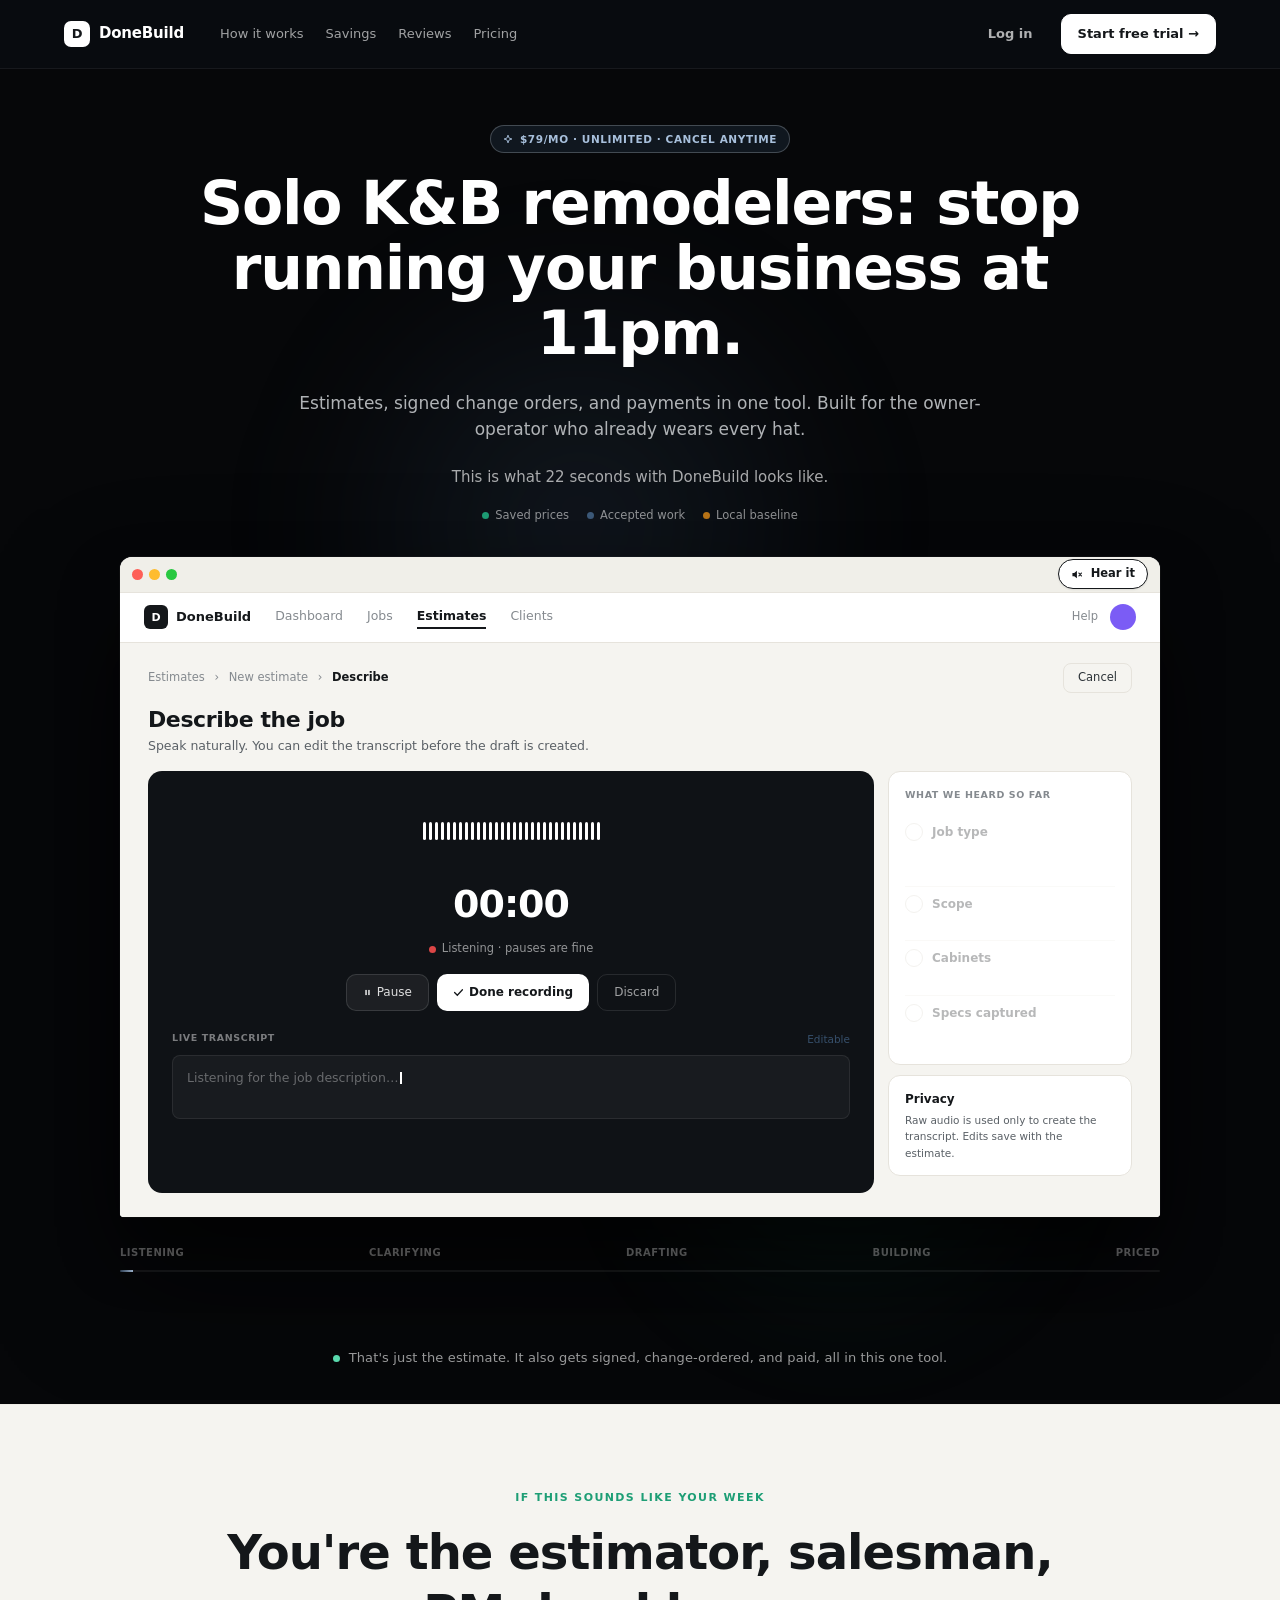
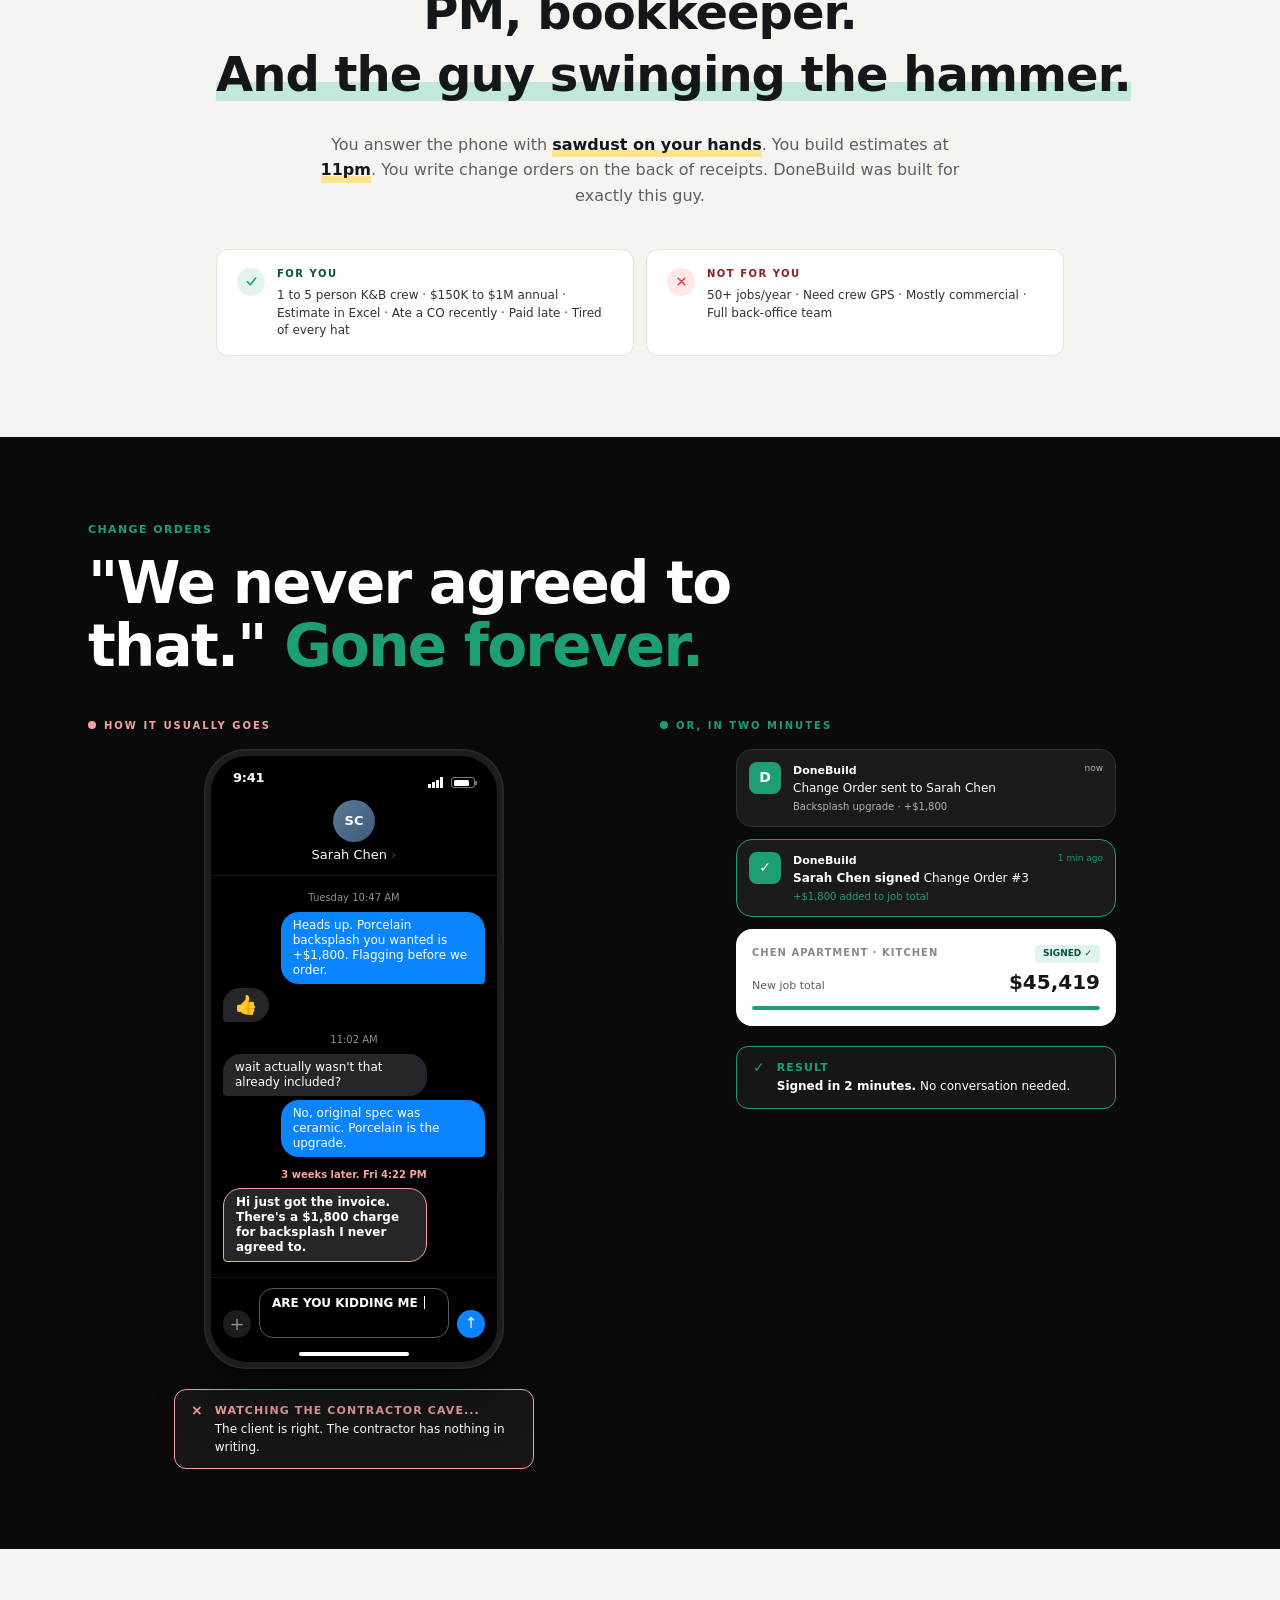
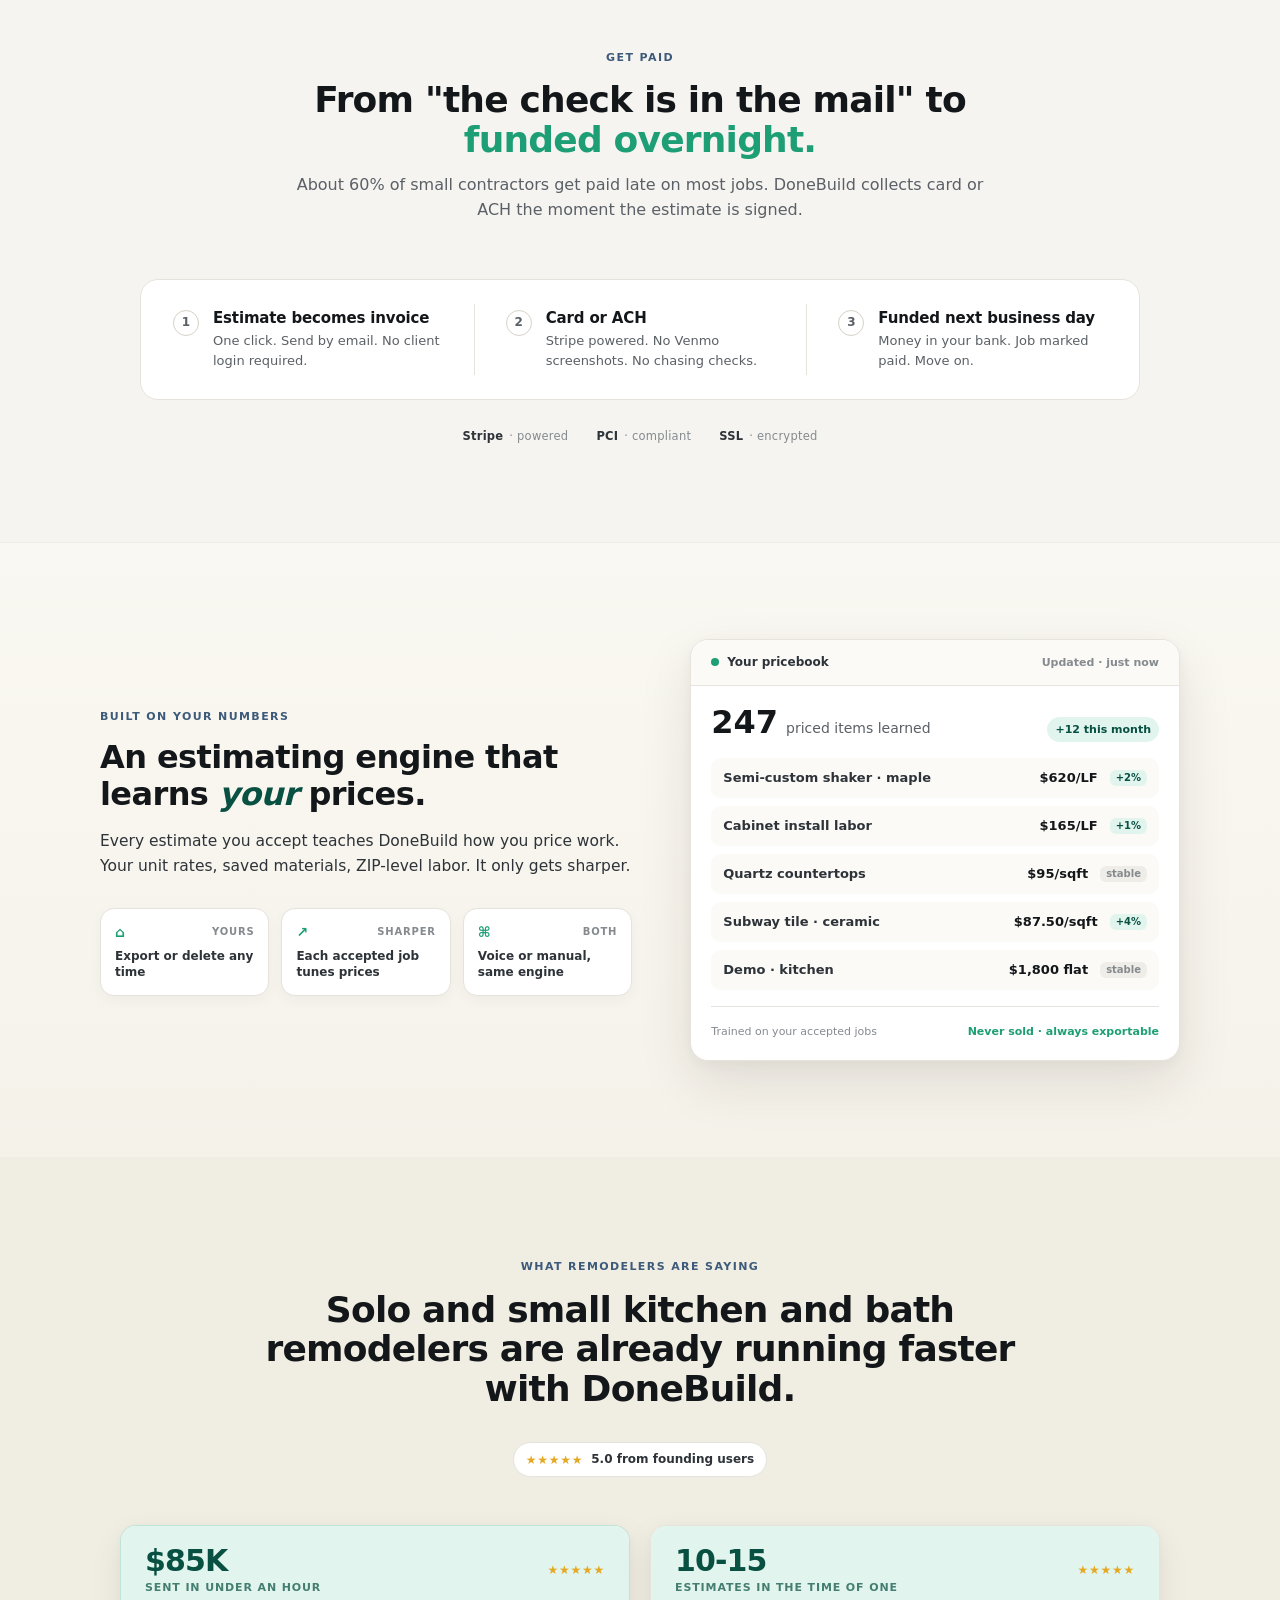
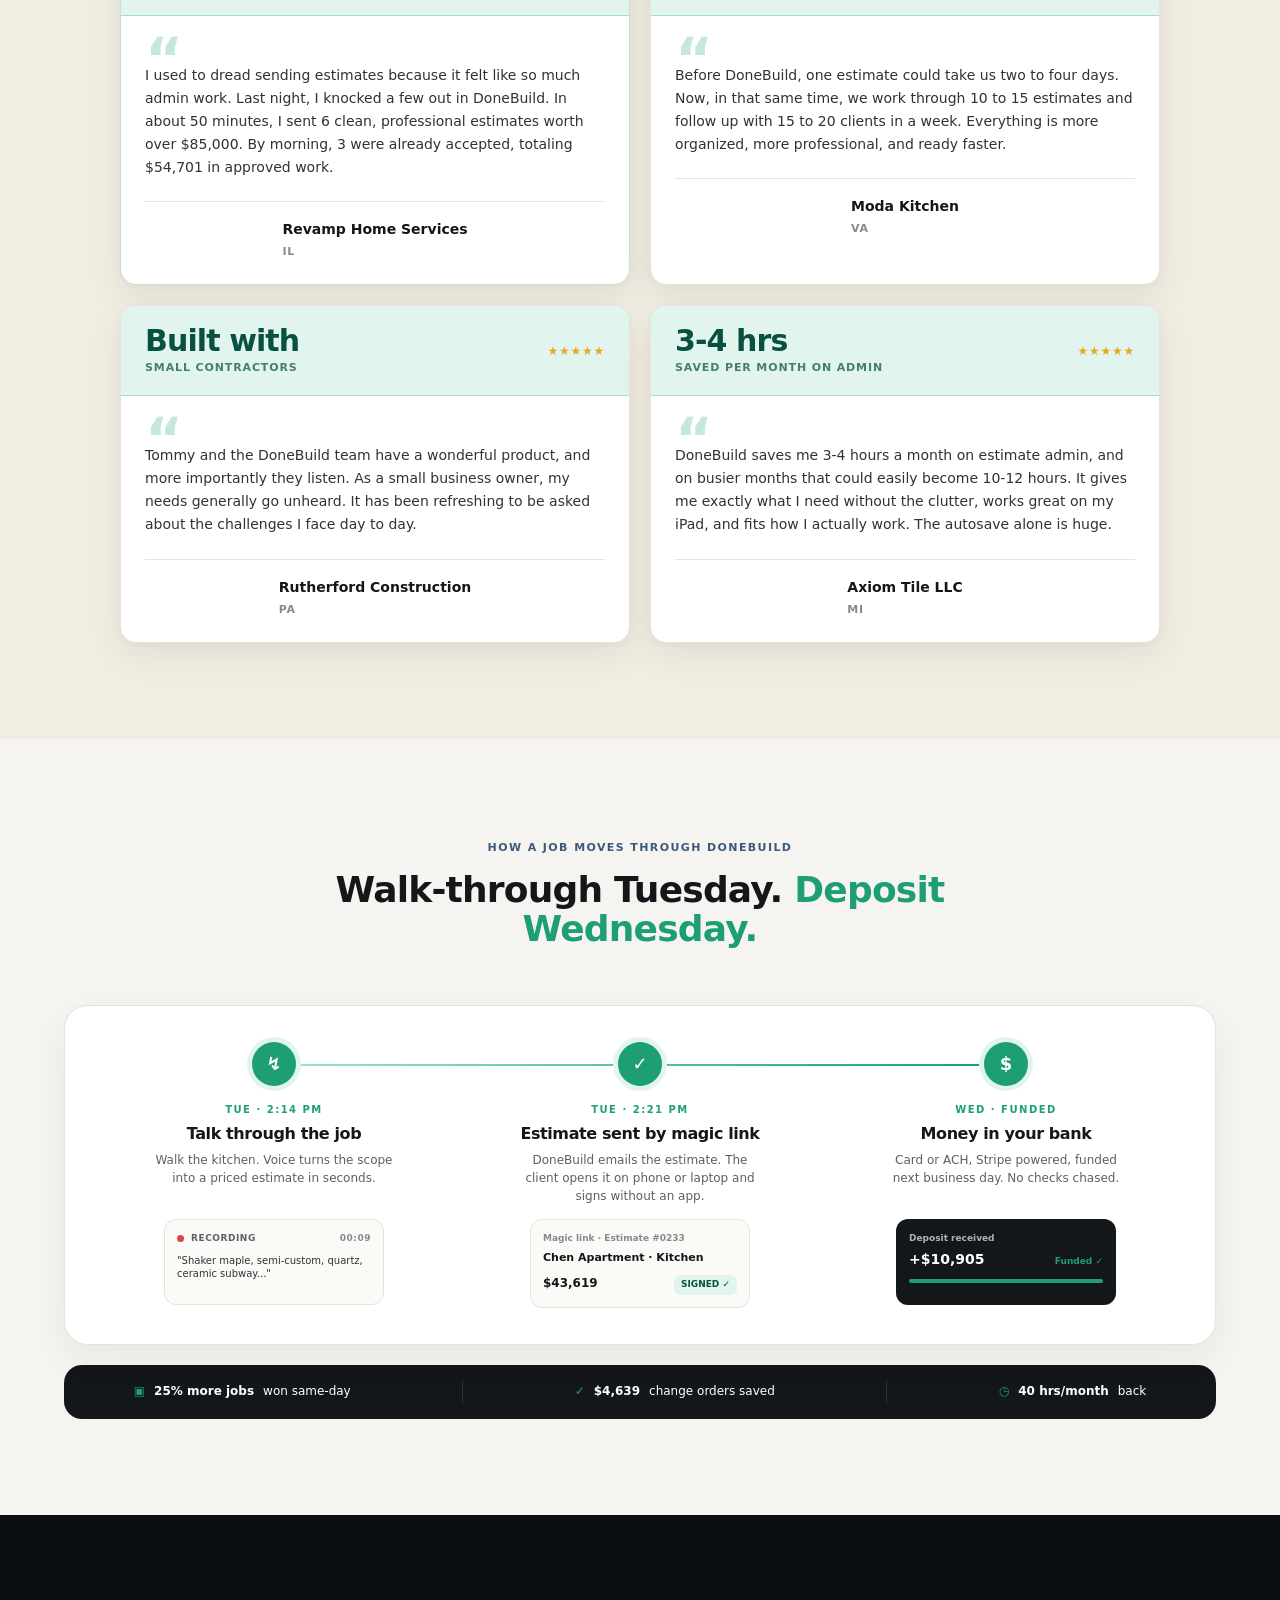
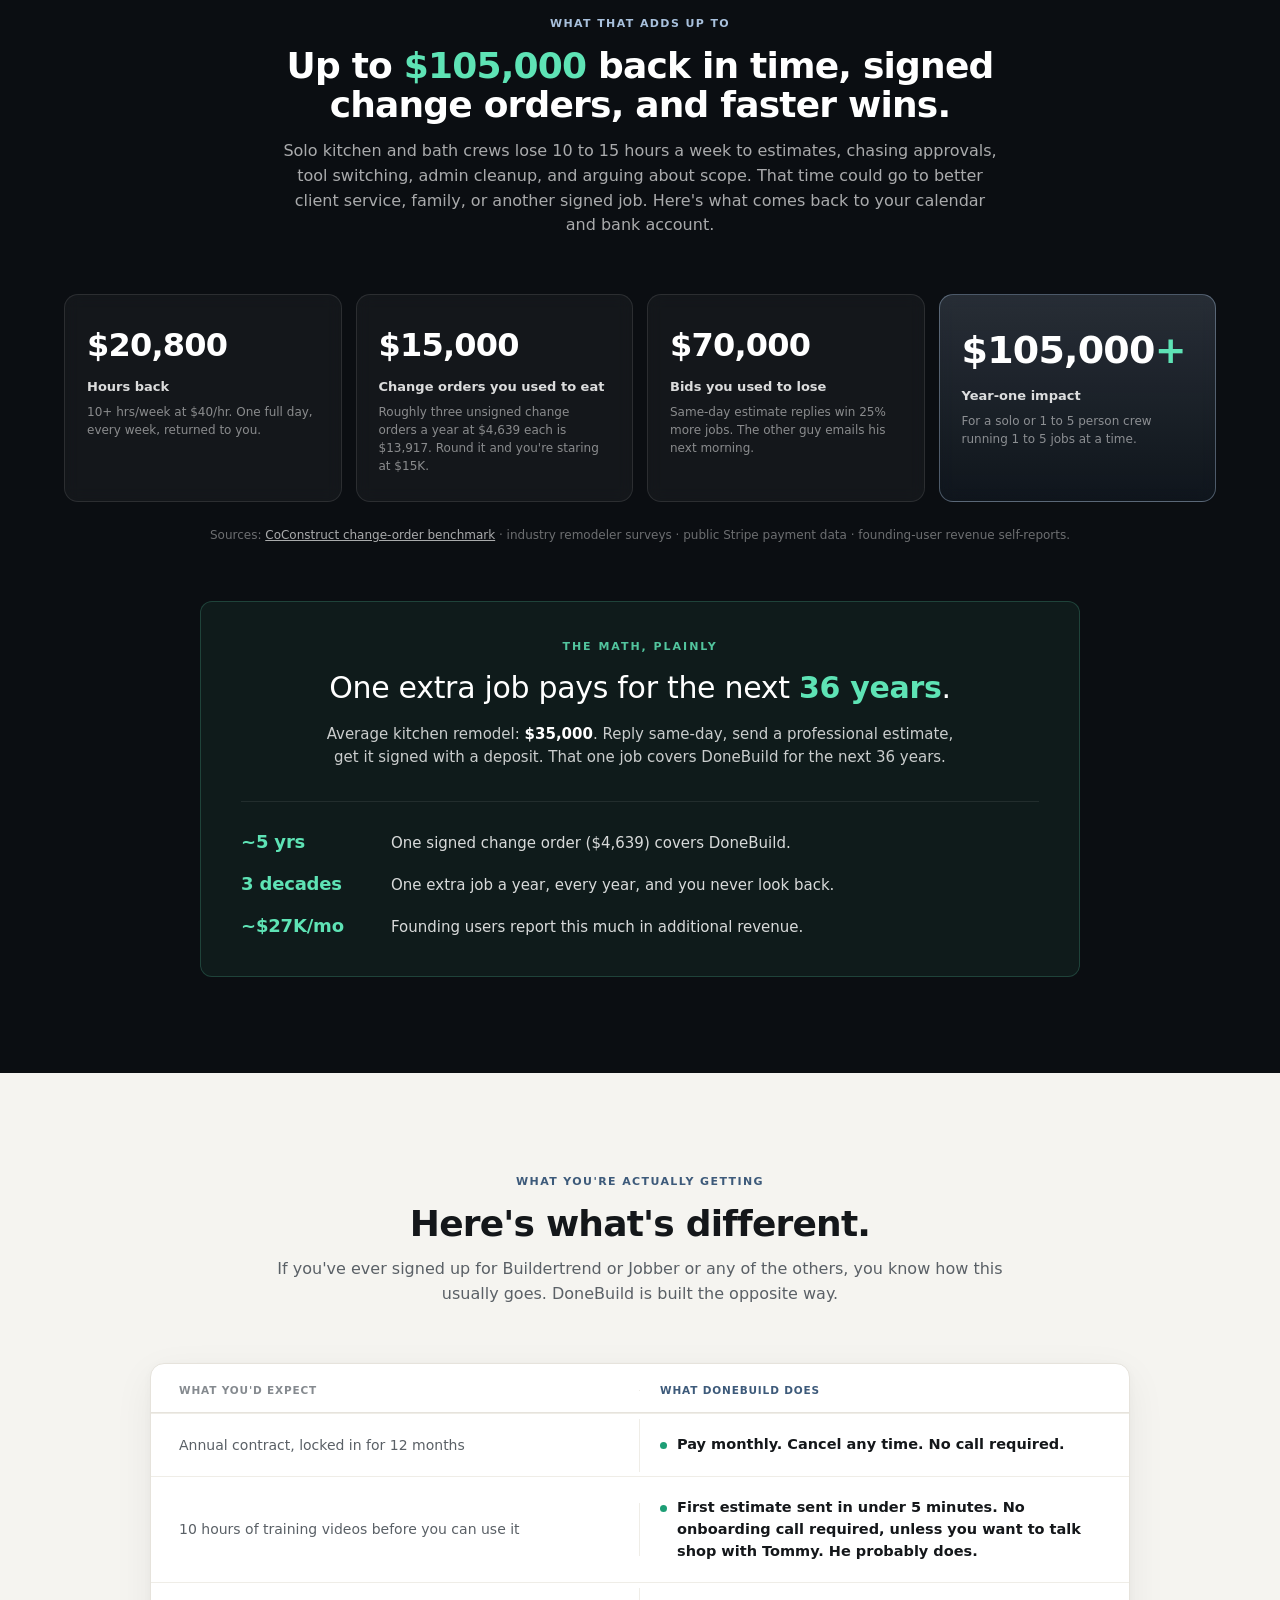
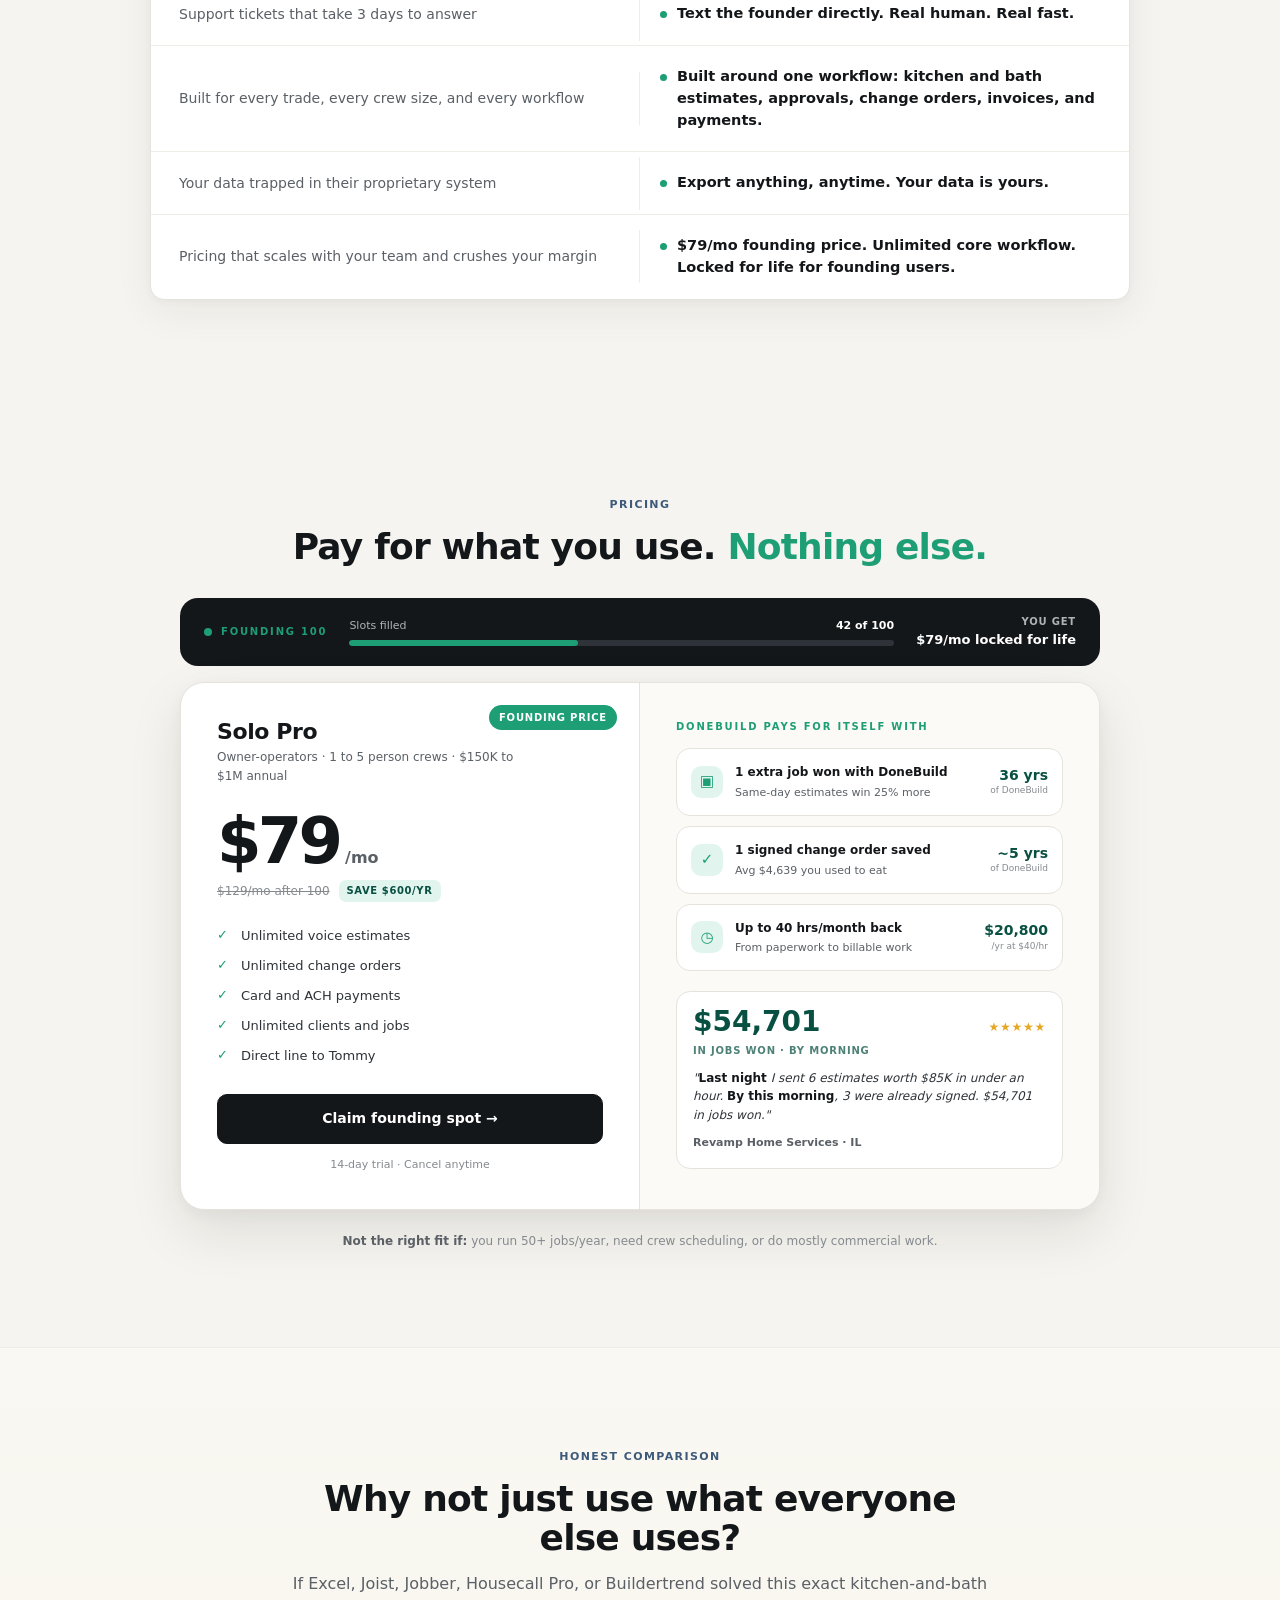
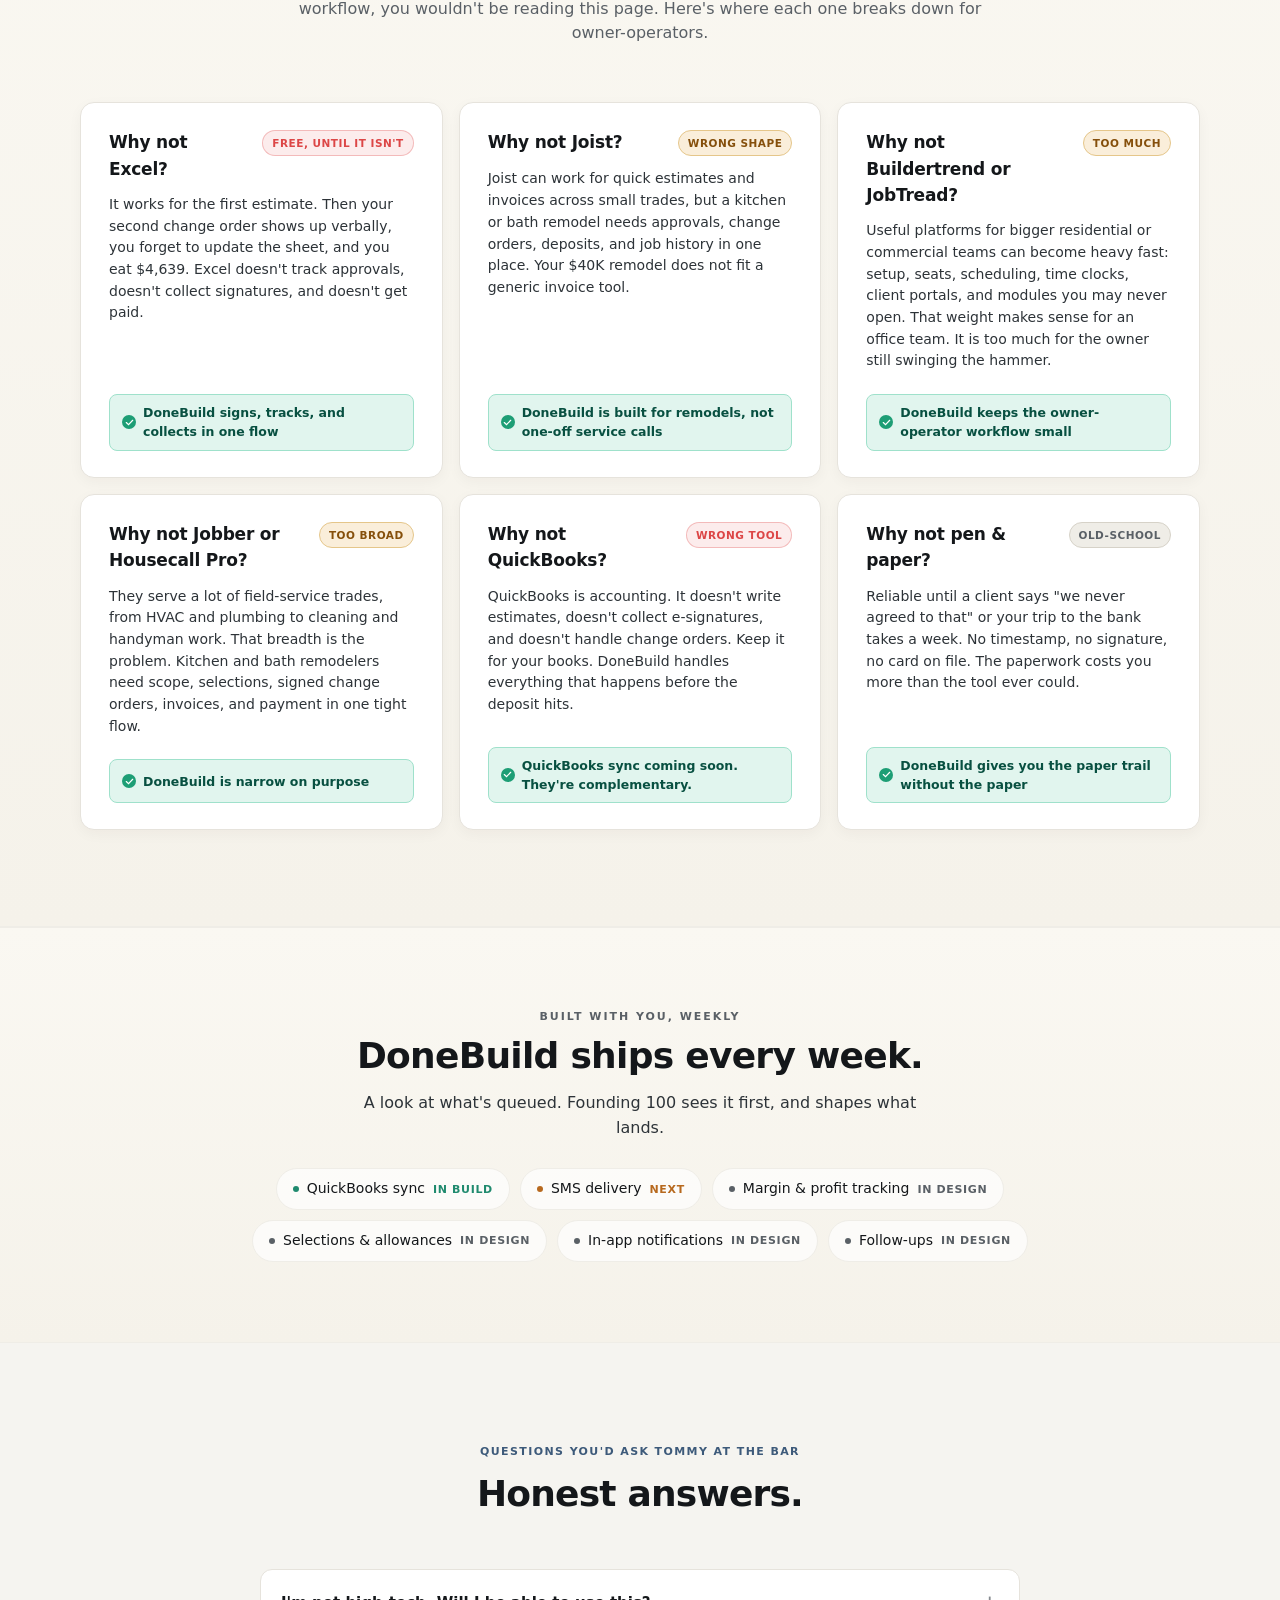
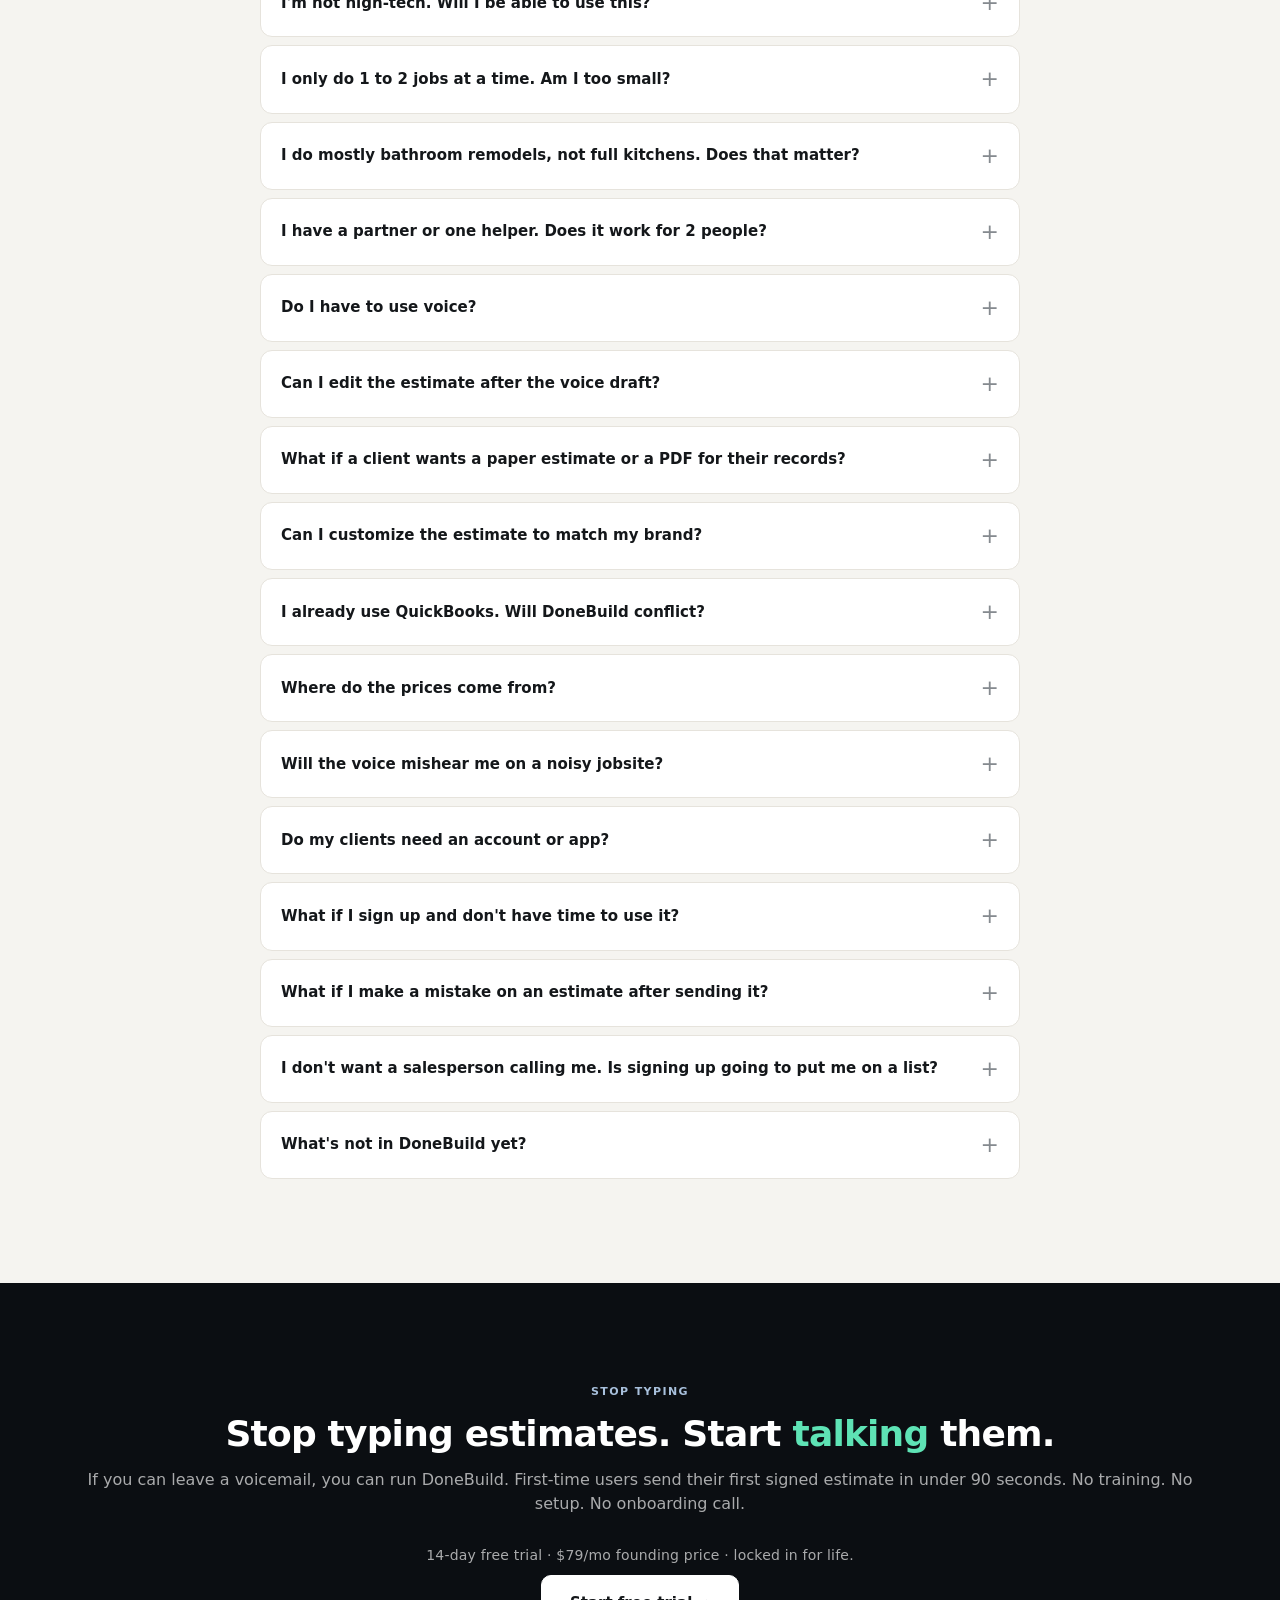
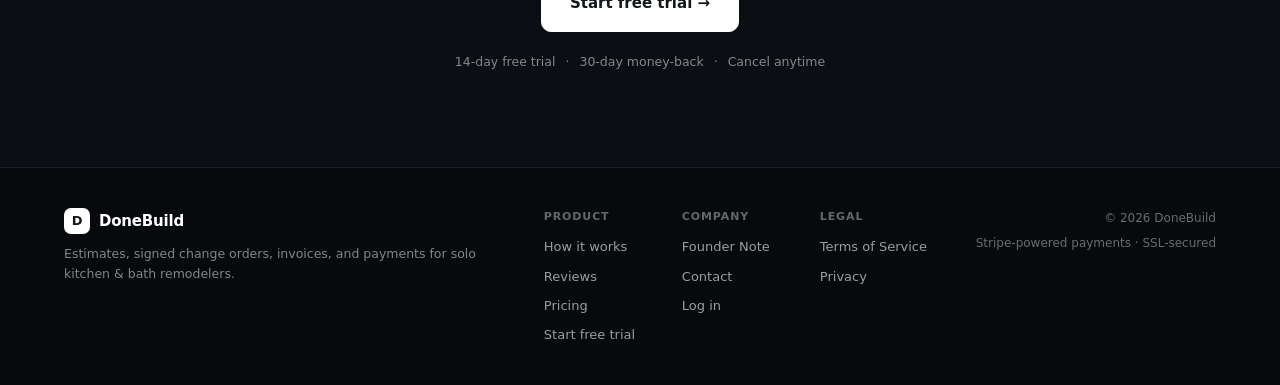
==== commit 20fe347a: "fix change-order thread animation" ====
--- a/index.html
+++ b/index.html
@@ -1014,27 +1014,28 @@
               <div class="co-r7-row">
                 <div class="co-r7-bubble is-dispute">Hi just got the invoice. There's a $1,800 charge for backsplash I never agreed to.</div>
               </div>
+              <div class="co-r7-row is-sent co-r7-typing-row" aria-hidden="true">
+                <div class="co-r7-typing-bubble">
+                  <span></span><span></span><span></span>
+                </div>
+              </div>
             </div>
             <div class="co-r7-input-bar">
               <div class="co-r7-plus" aria-hidden="true">+</div>
-              <div class="co-r7-input-copy" aria-label="Contractor drafting an angry reply, then deleting it">
-                <span class="co-r7-rage" aria-hidden="true">
-                  <span>ARE YOU KIDDING ME I</span>
-                  <span>LITERALLY TEXTED YOU 3</span>
-                  <span>WEEKS AGO</span>
-                </span>
-                <span class="co-r7-comply" aria-hidden="true">Okay, sure. No problem.</span>
+              <div class="co-r7-input-copy" aria-label="Contractor drafting an angry reply, then deleting it" data-rage-text="ARE YOU KIDDING ME I LITERALLY TEXTED YOU 3 WEEKS AGO" data-comply-text="Okay, no problem. I'll take care of it.">
+                <span class="co-r7-draft-text" aria-hidden="true"></span>
+                <span class="co-r7-draft-cursor" aria-hidden="true"></span>
               </div>
               <div class="co-r7-send" aria-hidden="true">↑</div>
             </div>
             <div class="co-r7-home" aria-hidden="true"></div>
           </div>
         </div>
-        <div class="co-r7-result is-bad">
+        <div class="co-r7-result is-bad" data-co-r7-result data-watch-kicker="Watching the contractor cave..." data-watch-copy="The client is right. The contractor has nothing in writing." data-final-kicker="Result" data-final-copy="You eat &lt;b&gt;$1,800&lt;/b&gt;. Silently. Because you can't afford to lose this customer.">
           <span class="co-r7-result-icon">×</span>
           <div>
             <div class="co-r7-result-kicker">Watching the contractor cave...</div>
-            <div class="co-r7-result-copy">The client is right. The contractor has nothing in writing. You eat <b>$1,800</b>.</div>
+            <div class="co-r7-result-copy">The client is right. The contractor has nothing in writing.</div>
           </div>
         </div>
       </div>
@@ -1731,3 +1732,11 @@
     </div>
   </div>
 </footer>
+
+<audio id="heroAudio" preload="auto" playsinline crossorigin="anonymous">
+  <source src="assets/hero-voice.mp3" type="audio/mpeg">
+</audio>
+<script src="film.js"></script>
+<script src="film-mobile.js"></script>
+</body>
+</html>
--- a/style.css
+++ b/style.css
@@ -5152,6 +5152,39 @@
   border: 0.5px solid #F4A29C;
   font-weight: 600;
 }
+.co-r7-typing-row {
+  max-height: 0;
+  margin-bottom: 0;
+  overflow: hidden;
+  opacity: 0;
+  transition: max-height 180ms ease, margin-bottom 180ms ease, opacity 180ms ease;
+}
+.co-r7-typing-row.is-visible {
+  max-height: 42px;
+  margin-bottom: 4px;
+  opacity: 1;
+}
+.co-r7-typing-bubble {
+  display: inline-flex;
+  align-items: center;
+  gap: 4px;
+  padding: 10px 14px;
+  border-radius: 18px 18px 4px 18px;
+  background: #26252A;
+}
+.co-r7-typing-bubble span {
+  width: 6px;
+  height: 6px;
+  border-radius: 99px;
+  background: #8E8E93;
+  animation: coR7TypingDot 1.4s infinite ease-in-out;
+}
+.co-r7-typing-bubble span:nth-child(2) {
+  animation-delay: 0.18s;
+}
+.co-r7-typing-bubble span:nth-child(3) {
+  animation-delay: 0.36s;
+}
 .co-r7-input-bar {
   display: flex;
   align-items: flex-end;
@@ -5194,52 +5227,24 @@
   font-weight: 650;
   line-height: 1.22;
 }
-.co-r7-input-copy::after {
-  content: "";
-  position: absolute;
-  top: 8px;
-  left: 12px;
-  display: block;
+.co-r7-input-copy.is-rage {
+  border-color: rgba(255, 255, 255, 0.35);
+}
+.co-r7-input-copy.is-calm {
+  font-weight: 500;
+}
+.co-r7-draft-text {
+  white-space: normal;
+  overflow-wrap: anywhere;
+}
+.co-r7-draft-cursor {
+  display: inline-block;
   width: 1.5px;
   height: 13px;
+  margin-left: 2px;
   background: #fff;
-  animation: coR7Blink 1s steps(1) infinite, coR7CursorTrack 15.6s linear infinite;
-}
-.co-r7-rage,
-.co-r7-comply {
-  position: absolute;
-  top: 7px;
-  left: 12px;
-  right: 12px;
-  opacity: 0;
-}
-.co-r7-rage {
-  display: flex;
-  flex-direction: column;
-  align-items: flex-start;
-  gap: 1px;
-  animation: coR7RageShell 15.6s linear infinite;
-}
-.co-r7-rage span,
-.co-r7-comply {
-  display: block;
-  width: 0;
-  max-width: max-content;
-  overflow: hidden;
-  white-space: nowrap;
-}
-.co-r7-rage span:nth-child(1) {
-  animation: coR7RageLine1 15.6s steps(20, end) infinite;
-}
-.co-r7-rage span:nth-child(2) {
-  animation: coR7RageLine2 15.6s steps(22, end) infinite;
-}
-.co-r7-rage span:nth-child(3) {
-  animation: coR7RageLine3 15.6s steps(9, end) infinite;
-}
-.co-r7-comply {
-  font-weight: 500;
-  animation: coR7ComplyText 15.6s steps(24, end) infinite;
+  vertical-align: -2px;
+  animation: coR7Blink 1s steps(1) infinite;
 }
 .co-r7-home {
   width: 110px;
@@ -5253,38 +5258,15 @@
   0%, 50% { opacity: 1; }
   51%, 100% { opacity: 0; }
 }
-@keyframes coR7CursorTrack {
-  0%, 12%, 61%, 64%, 100% { transform: translate(0, 0); opacity: 1; }
-  22%, 28% { transform: translate(118px, 0); }
-  38%, 48% { transform: translate(129px, 15px); }
-  52%, 58% { transform: translate(54px, 30px); }
-  78%, 94% { transform: translate(124px, 0); }
-  96%, 100% { opacity: 0; }
-}
-@keyframes coR7RageShell {
-  0%, 11%, 61%, 100% { opacity: 0; }
-  12%, 58% { opacity: 1; }
-}
-@keyframes coR7RageLine1 {
-  0%, 12% { width: 0; }
-  24%, 50% { width: 20ch; }
-  60%, 100% { width: 0; }
-}
-@keyframes coR7RageLine2 {
-  0%, 24% { width: 0; }
-  38%, 52% { width: 22ch; }
-  60%, 100% { width: 0; }
-}
-@keyframes coR7RageLine3 {
-  0%, 38% { width: 0; }
-  48%, 54% { width: 9ch; }
-  60%, 100% { width: 0; }
-}
-@keyframes coR7ComplyText {
-  0%, 64%, 100% { width: 0; opacity: 0; }
-  65% { width: 0; opacity: 1; }
-  78%, 94% { width: 24ch; opacity: 1; }
-  96% { width: 24ch; opacity: 0; }
+@keyframes coR7TypingDot {
+  0%, 60%, 100% {
+    opacity: 0.3;
+    transform: scale(0.85);
+  }
+  30% {
+    opacity: 1;
+    transform: scale(1);
+  }
 }
 .co-r7-result {
   display: flex;
@@ -5298,6 +5280,10 @@
 }
 .co-r7-result.is-bad {
   border: 1px solid #F4A29C;
+}
+.co-r7-result.is-final {
+  box-shadow: 0 0 0 1px rgba(244, 162, 156, 0.12),
+              0 18px 42px rgba(0, 0, 0, 0.22);
 }
 .co-r7-result.is-good {
   max-width: 380px;
@@ -5474,20 +5460,13 @@
 }
 
 @media (prefers-reduced-motion: reduce) {
-  .co-r7-rage,
-  .co-r7-comply,
-  .co-r7-input-copy::after,
+  .co-r7-draft-cursor,
+  .co-r7-typing-bubble span,
   .co-r7-label.is-good span {
     animation: none;
   }
-  .co-r7-rage {
-    opacity: 1;
-  }
-  .co-r7-rage span {
-    width: auto;
-  }
-  .co-r7-comply,
-  .co-r7-input-copy::after {
+  .co-r7-typing-row,
+  .co-r7-draft-cursor {
     display: none;
   }
 }
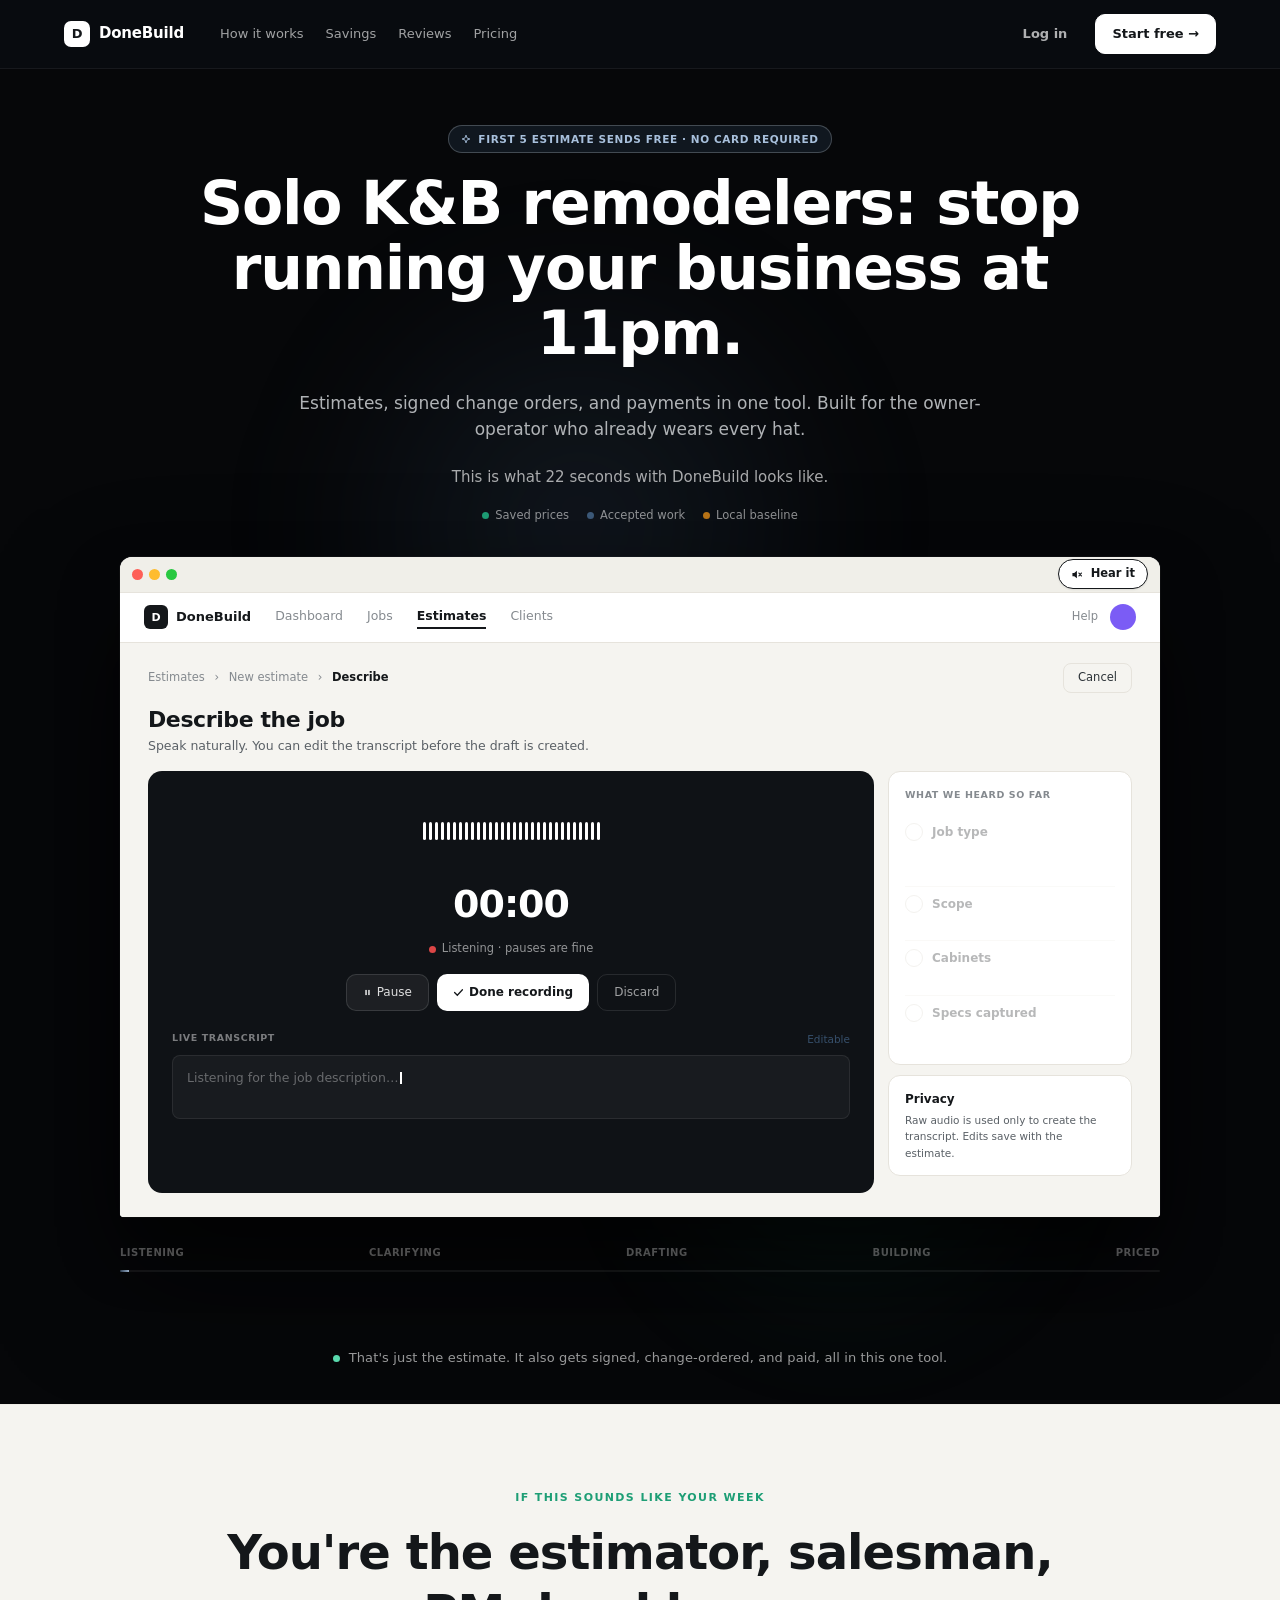
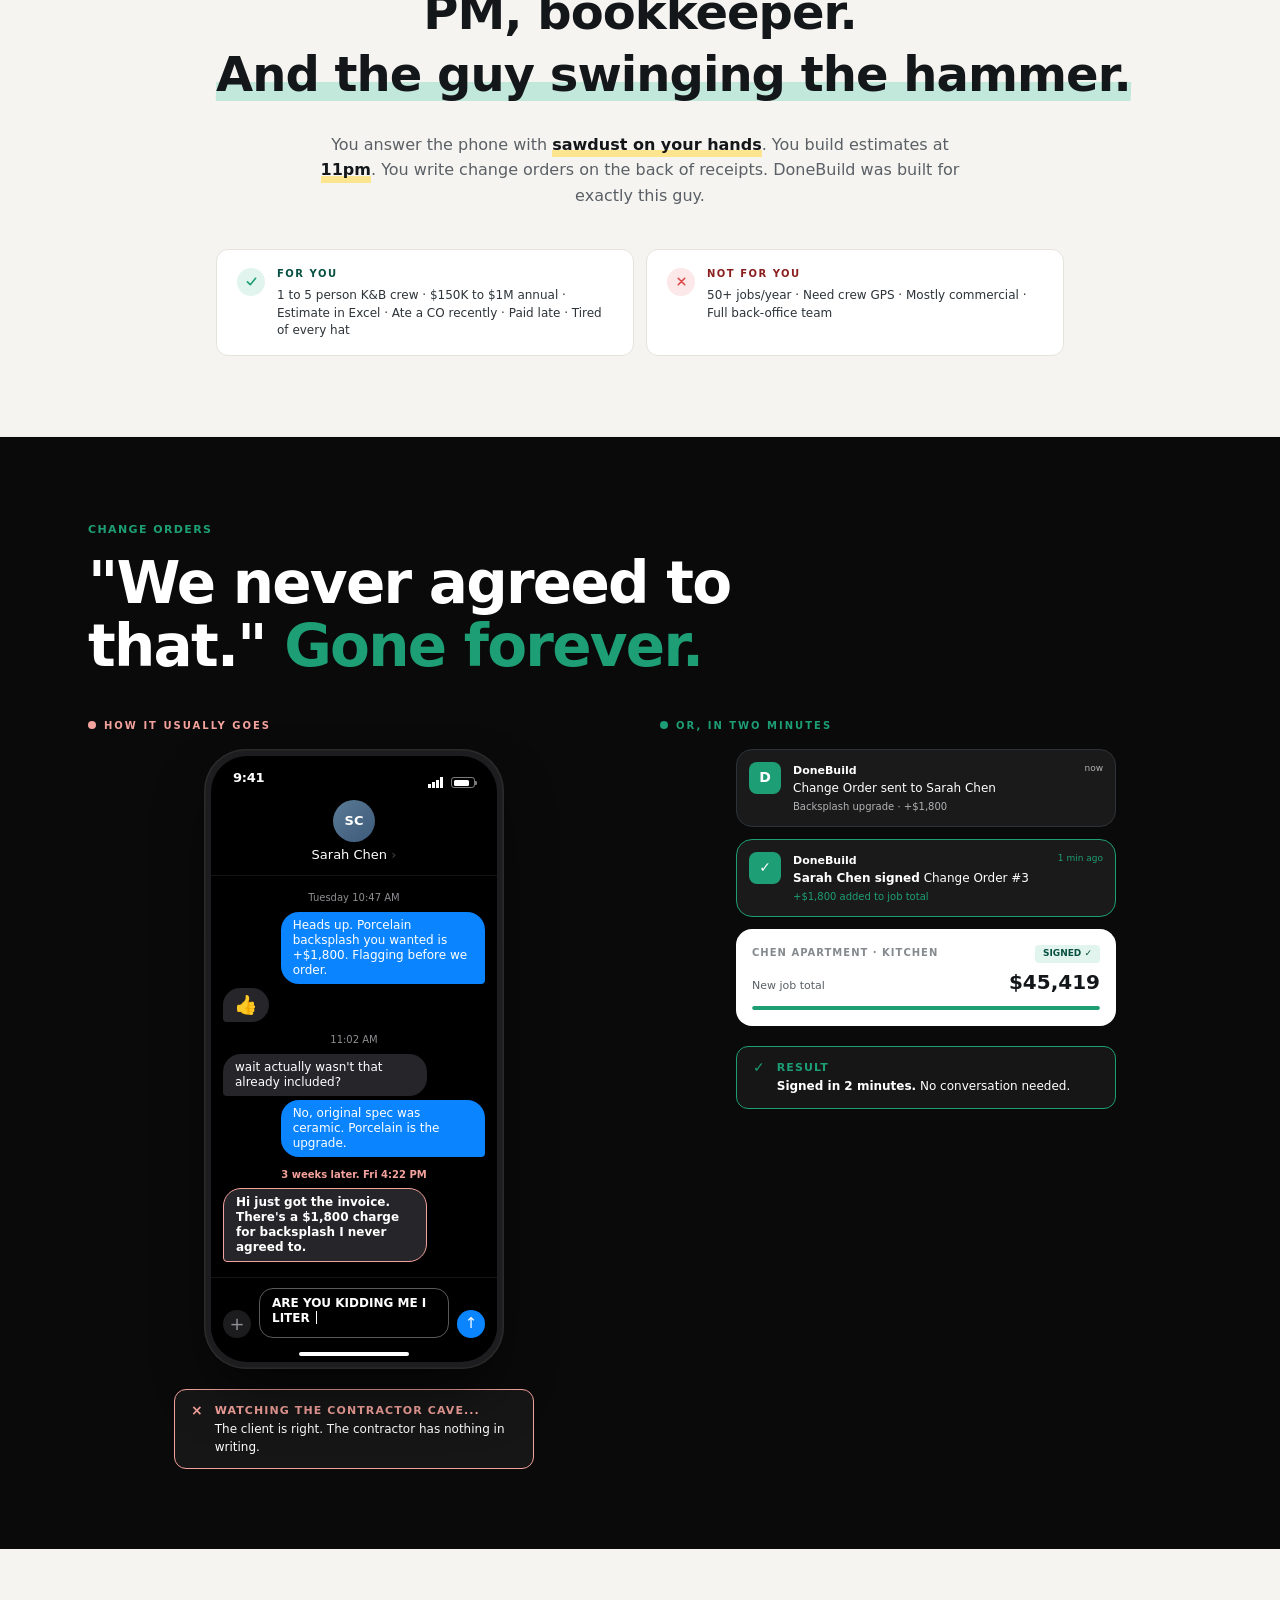
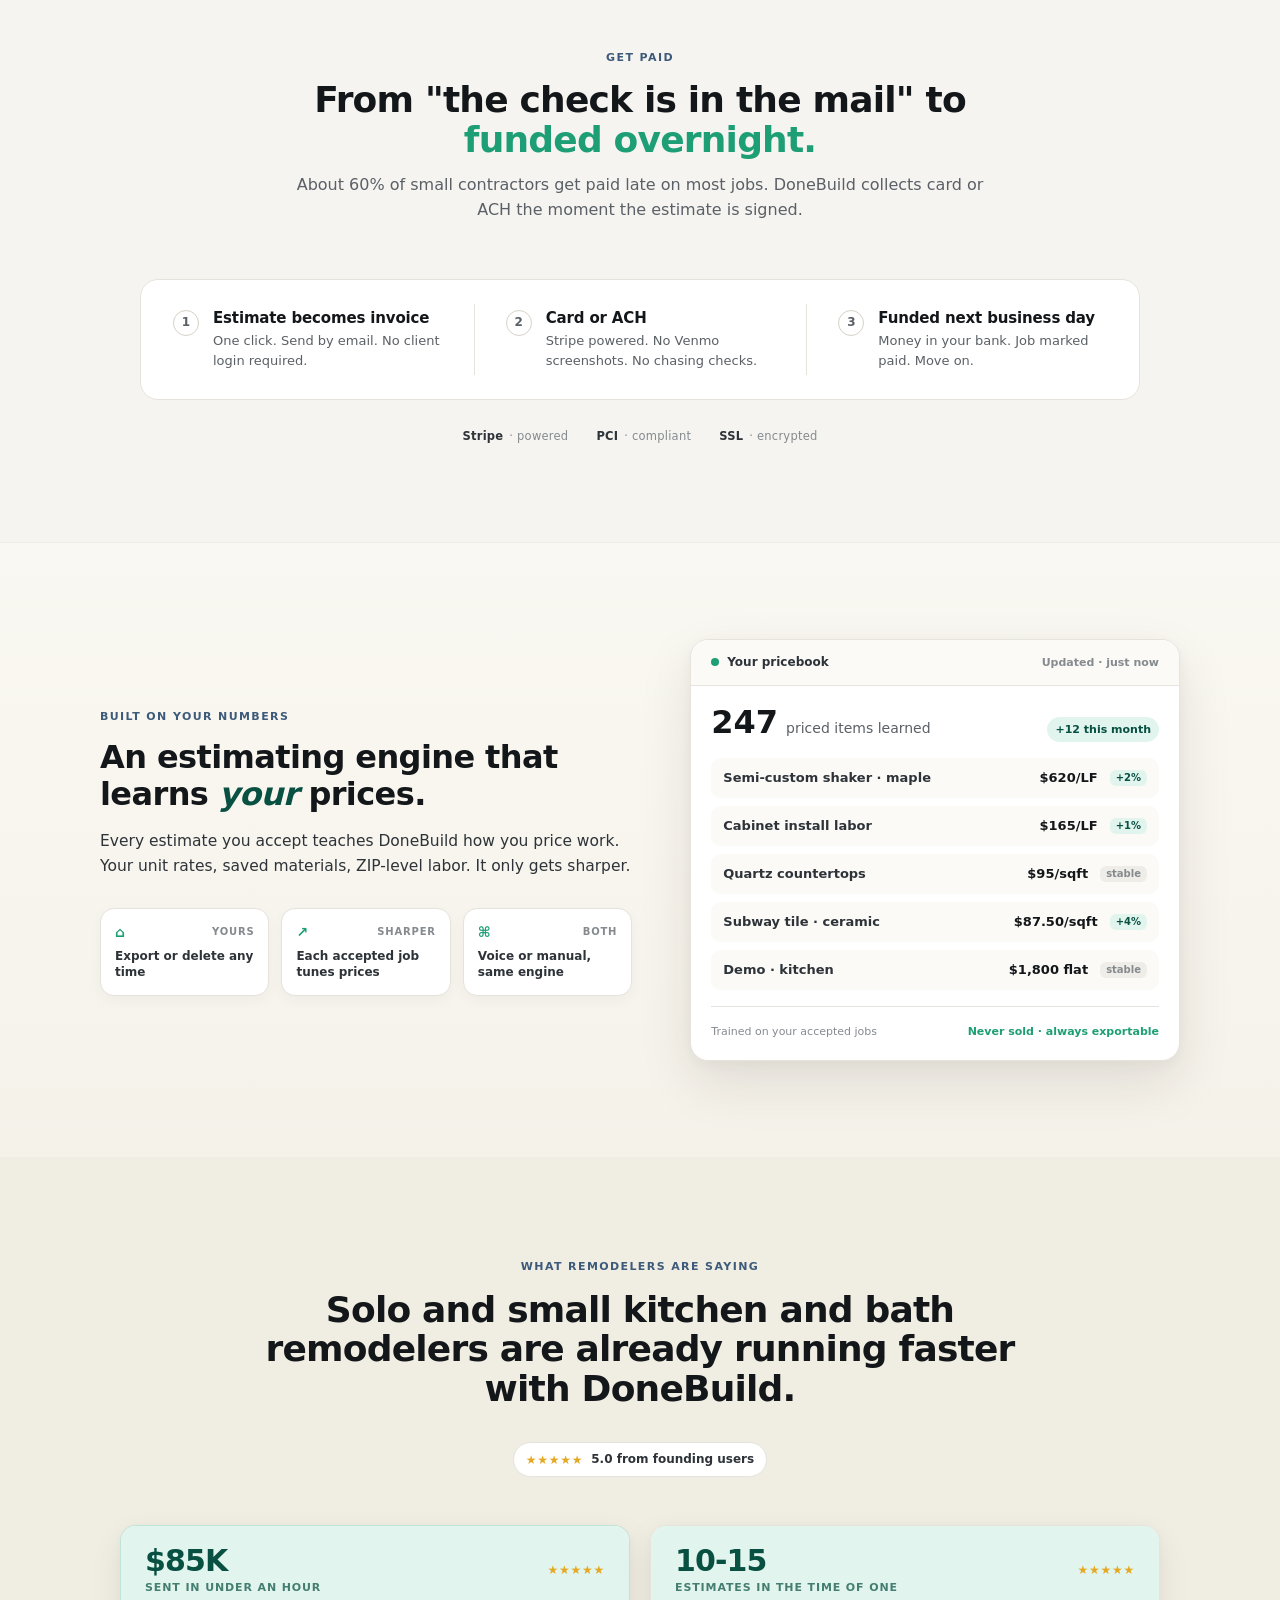
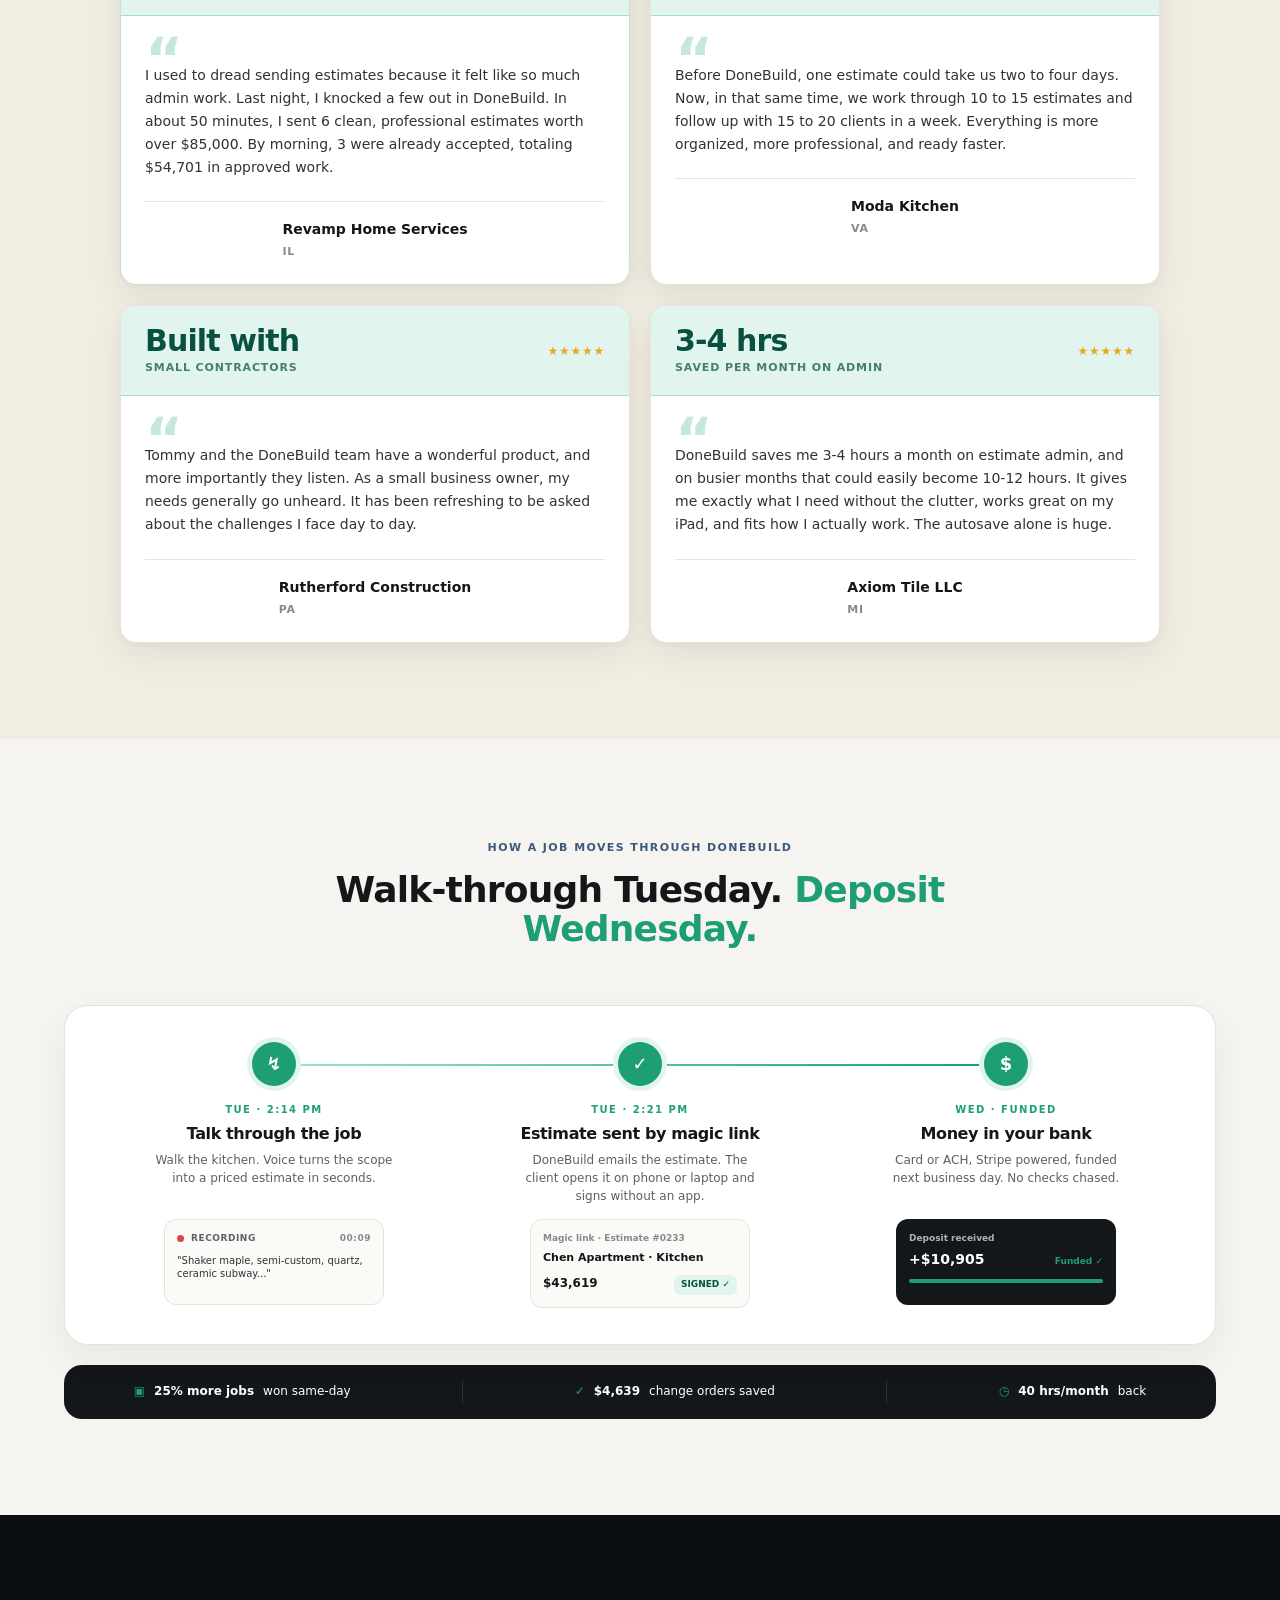
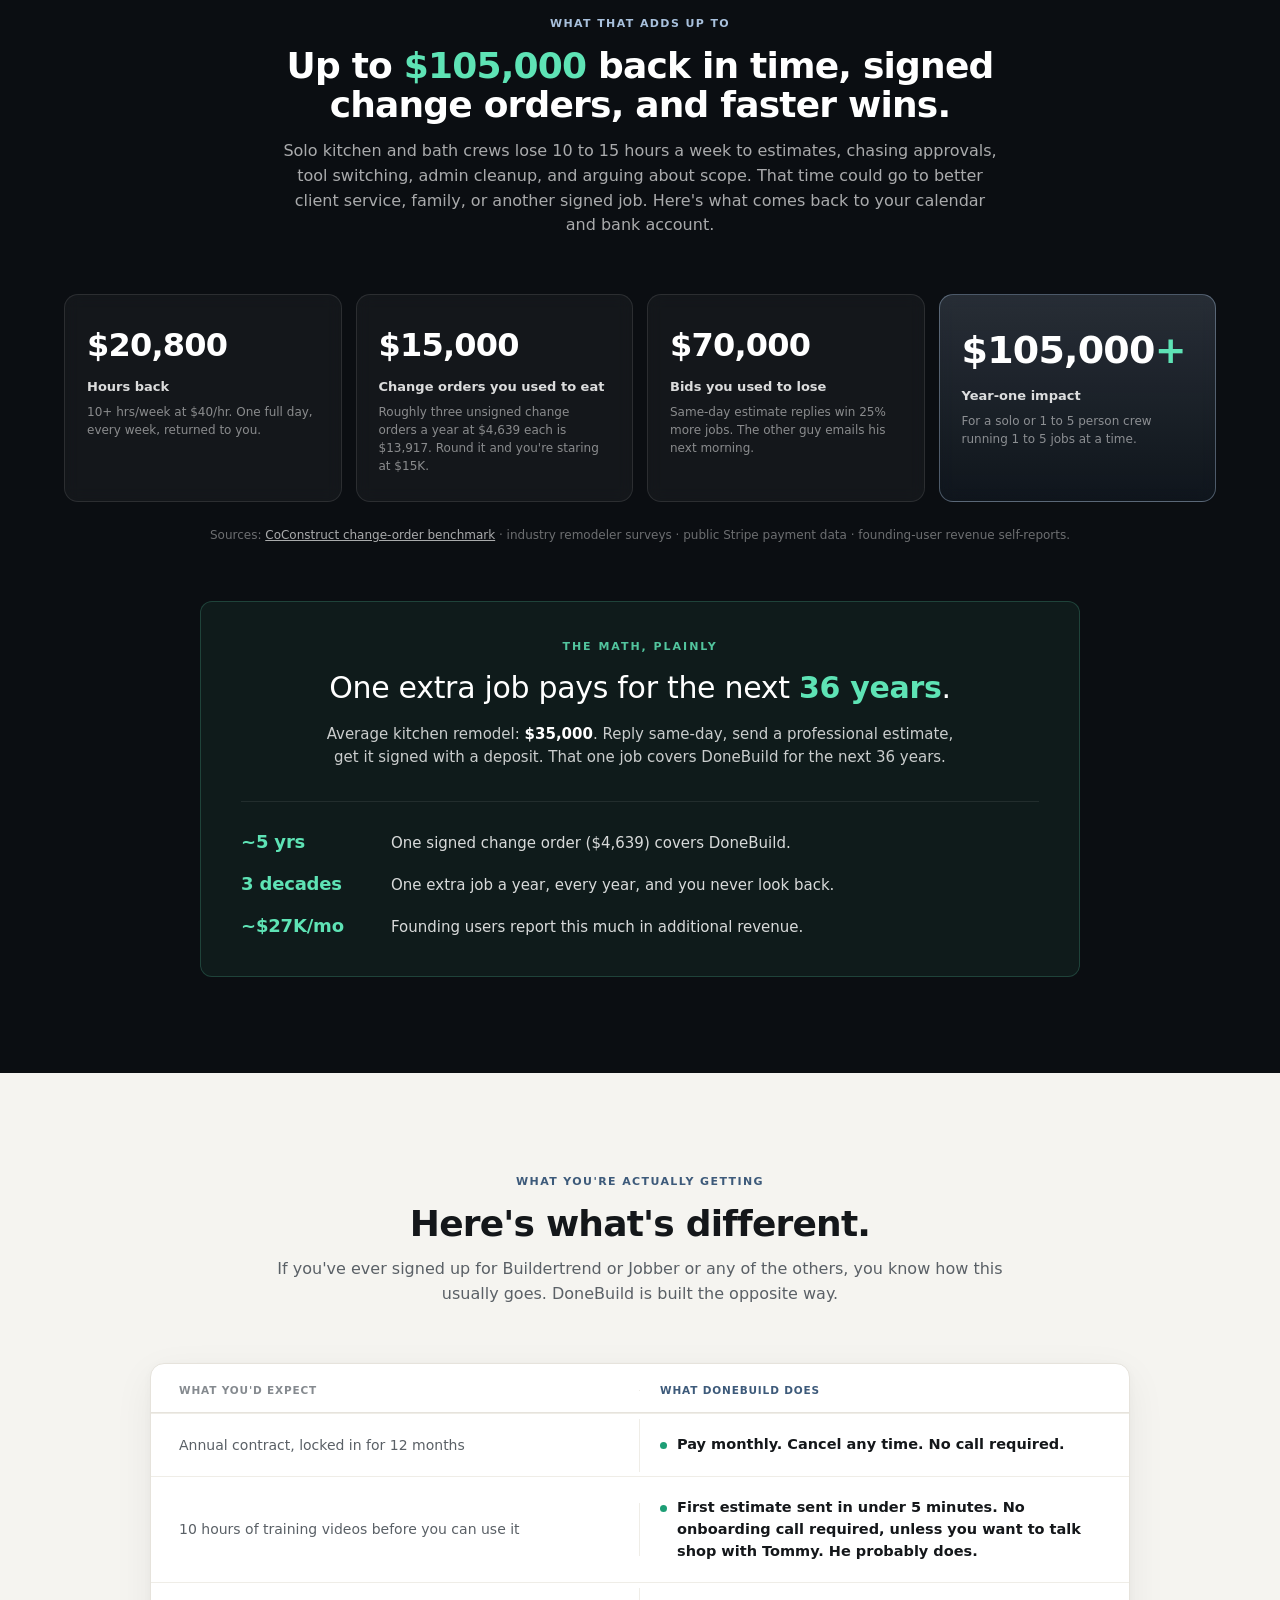
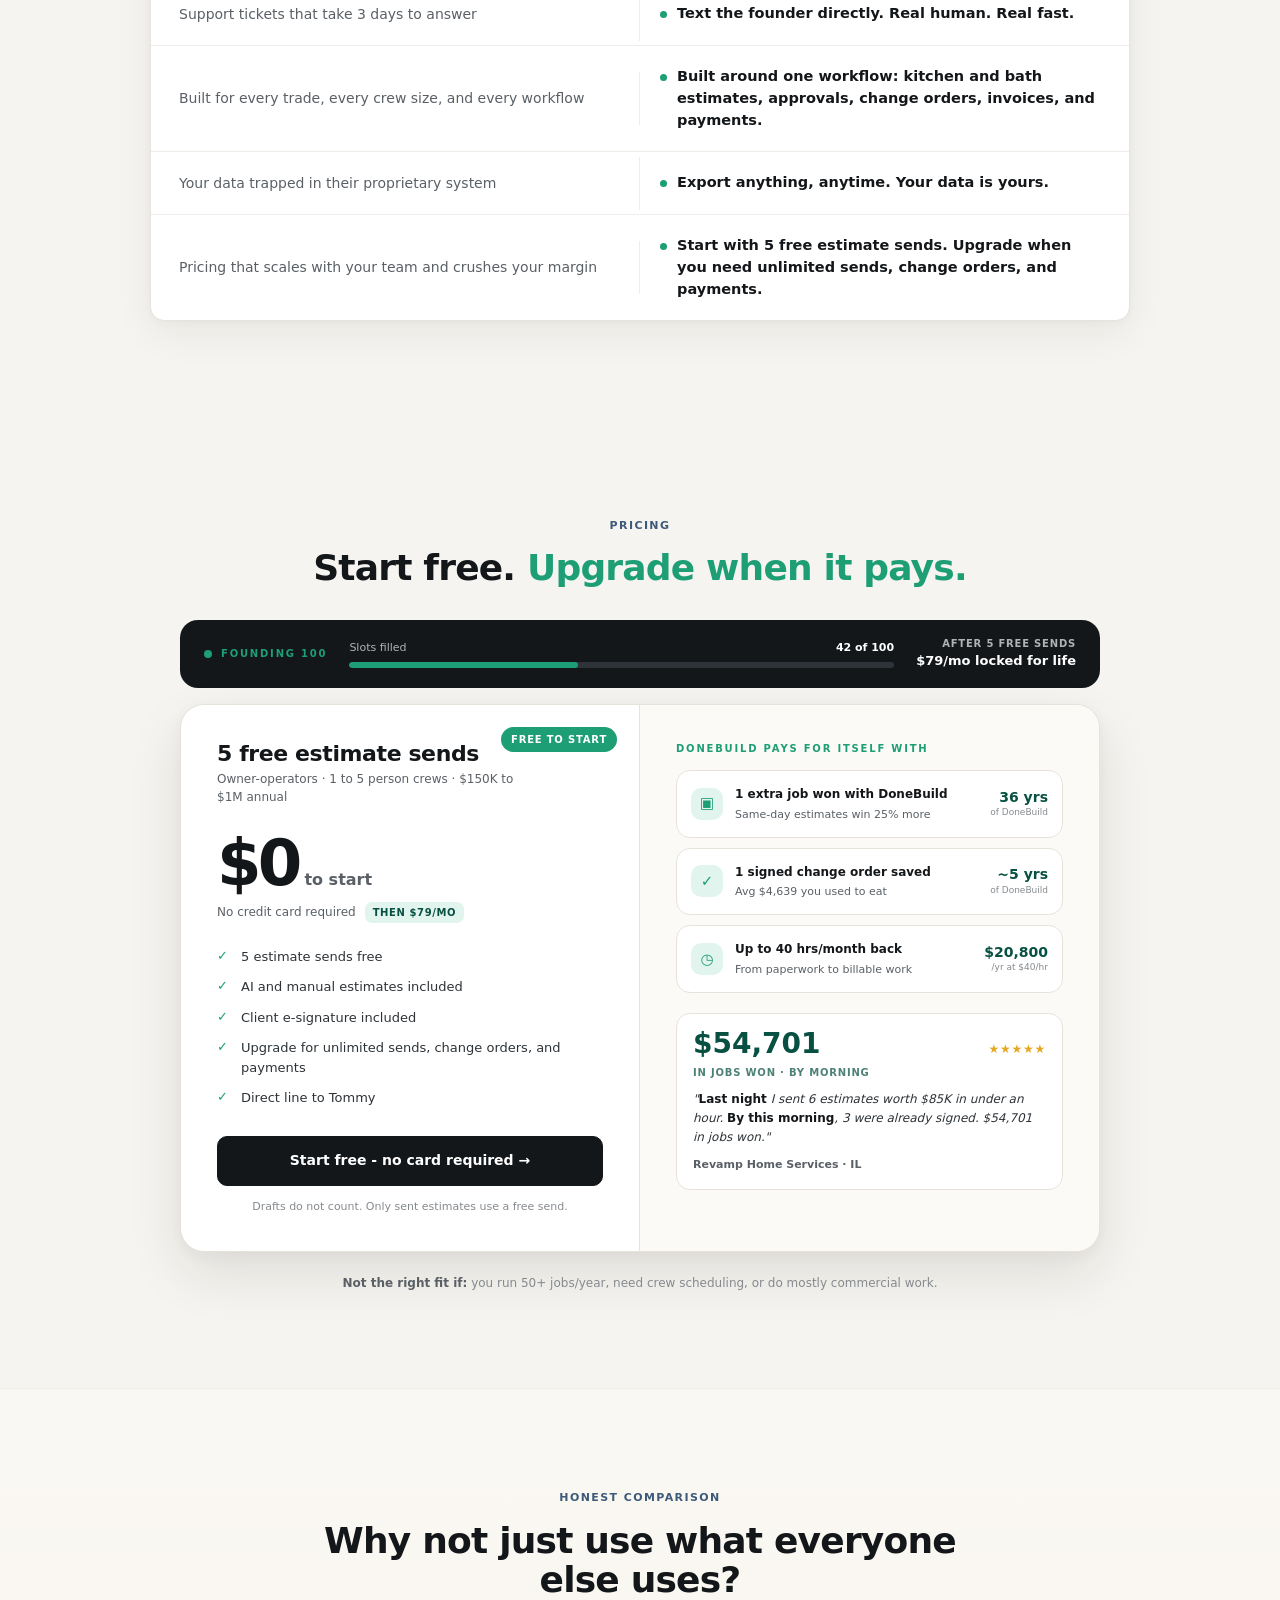
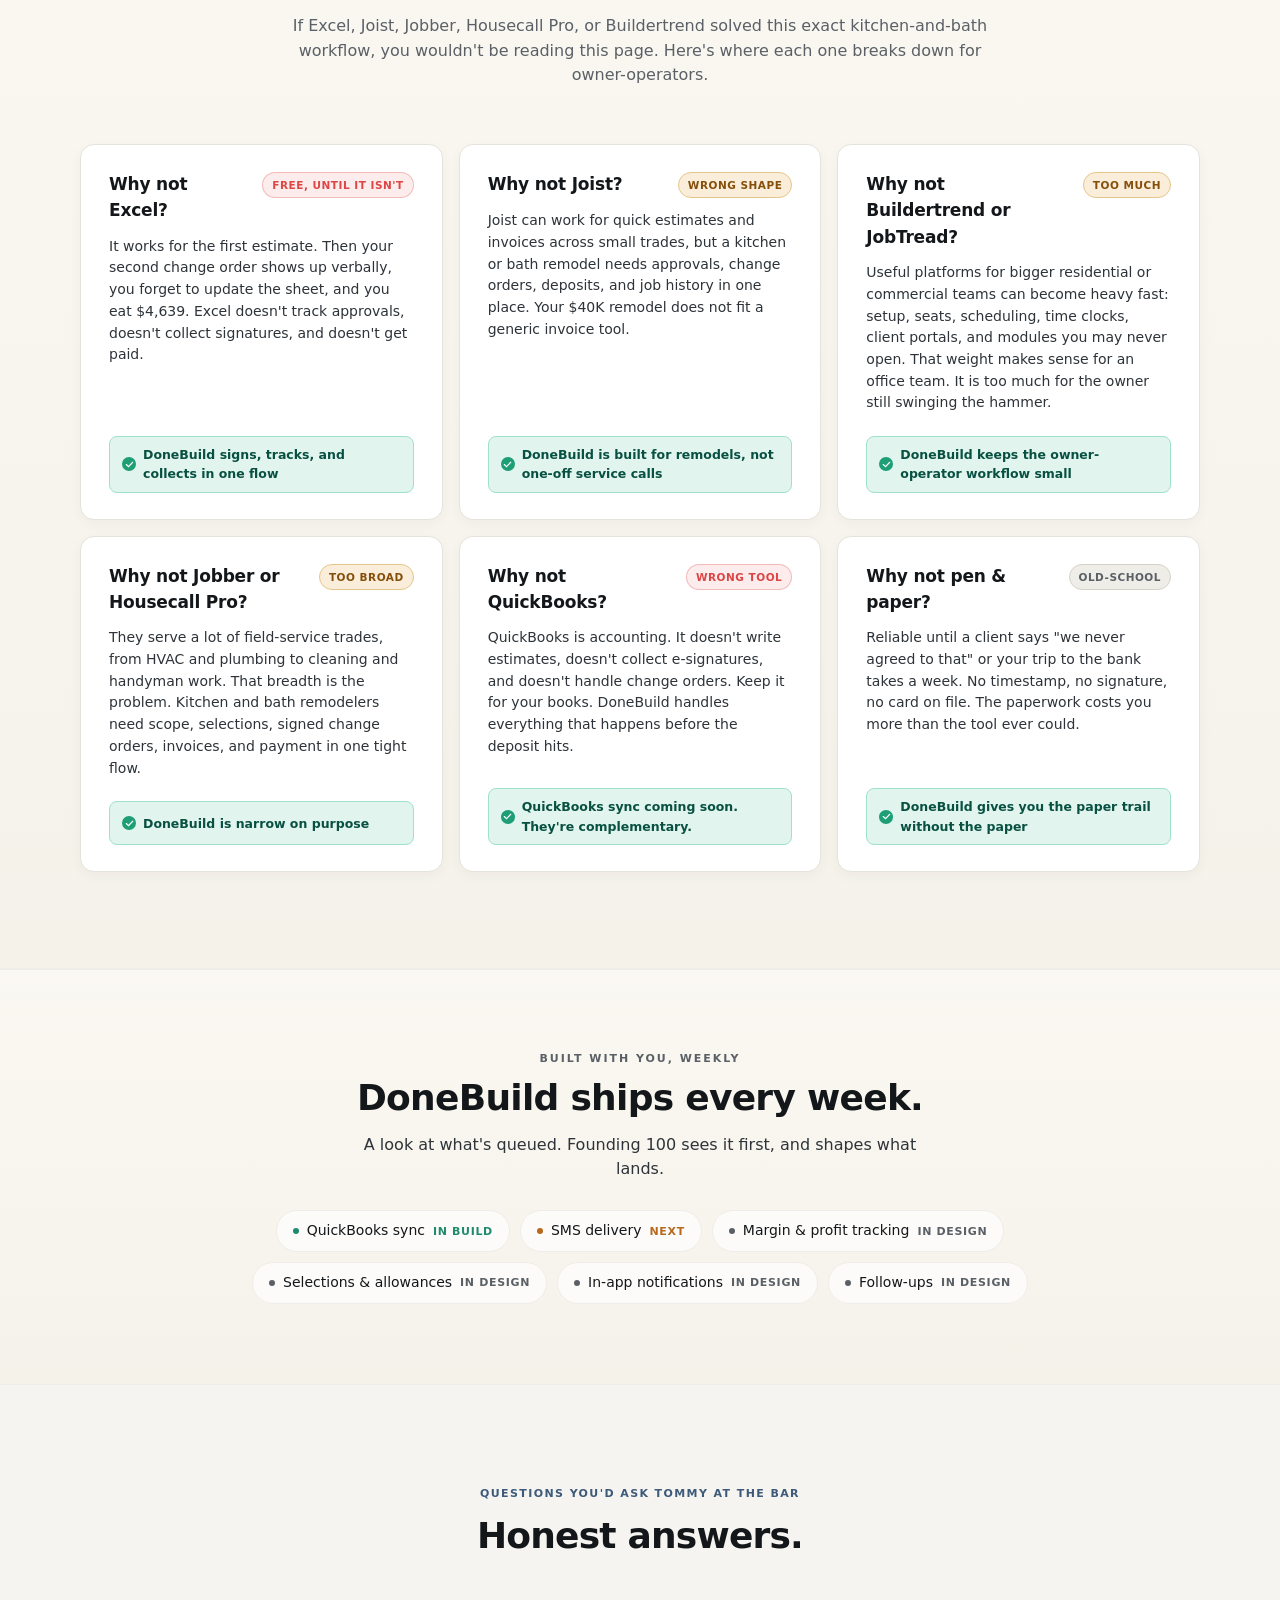
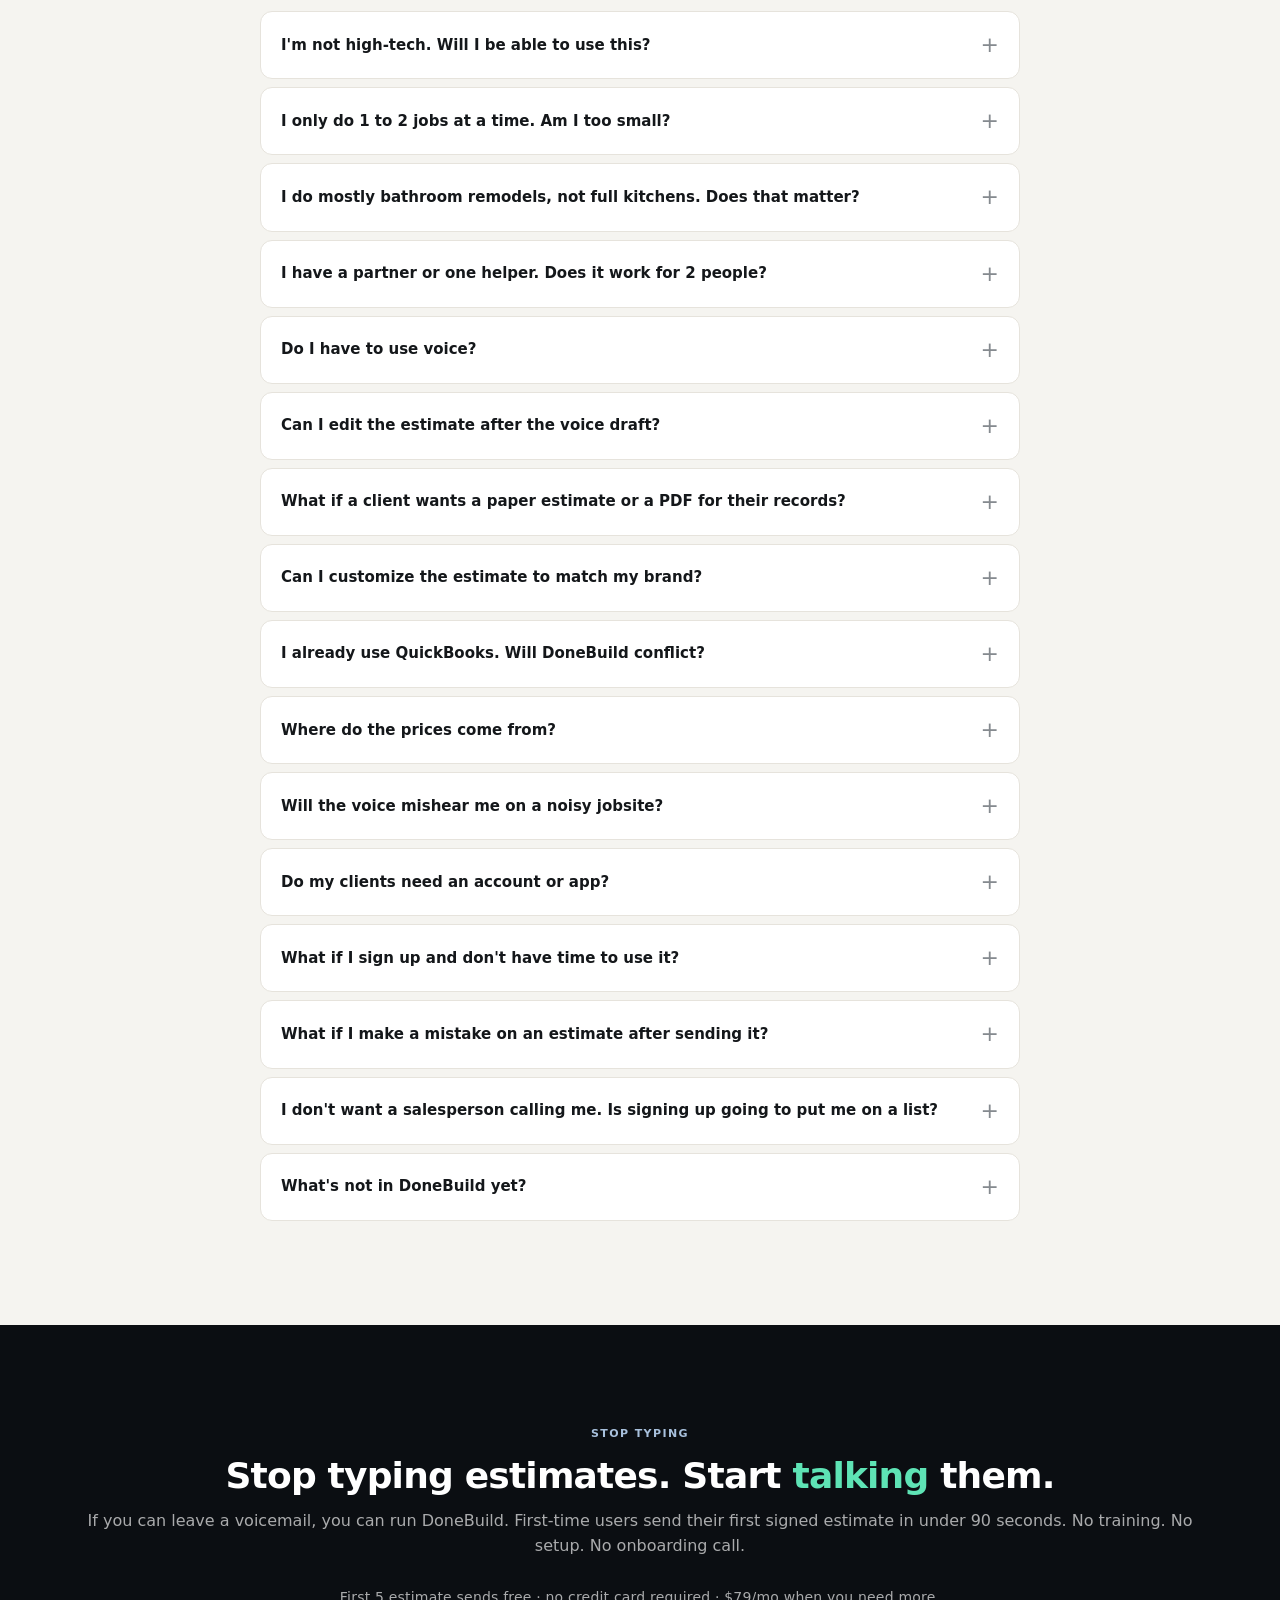
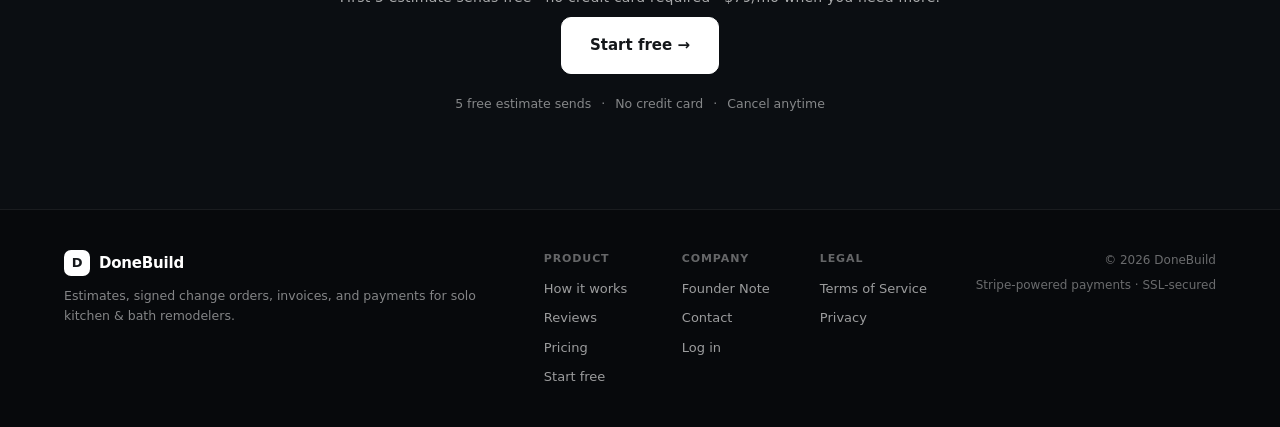
==== commit 92b7c8d6: "feat: update landing free estimate signup copy" ====
--- a/index.html
+++ b/index.html
@@ -4,7 +4,7 @@
 <meta charset="UTF-8" />
 <meta name="viewport" content="width=device-width, initial-scale=1.0" />
 <title>DoneBuild · Estimates, change orders, and payments for solo K&B remodelers.</title>
-<meta name="description" content="DoneBuild helps solo kitchen and bath remodelers create estimates, collect signed change orders, send invoices, and get paid by card or ACH. $79/mo founding price." />
+<meta name="description" content="DoneBuild helps solo kitchen and bath remodelers create estimates, collect signed change orders, send invoices, and get paid by card or ACH. Start with 5 free estimate sends, no credit card required." />
 <meta property="og:title" content="DoneBuild · One workflow for estimates, change orders, and payments." />
 <meta property="og:description" content="Built for solo kitchen and bath remodelers juggling estimates, scope changes, invoices, and payments." />
 
@@ -27,7 +27,7 @@
     </div>
     <div class="nav-spacer"></div>
     <a href="https://app.donebuild.com/auth/sign-in?redirect_url=/dashboard" class="nav-login">Log in</a>
-    <a href="https://app.donebuild.com/subscribe?plan=pilot&channel=landing_v4" class="btn btn-primary nav-cta">Start free trial →</a>
+    <a href="https://app.donebuild.com/auth/sign-up?redirect_url=/onboarding" class="btn btn-primary nav-cta">Start free →</a>
   </div>
 </nav>
 
@@ -46,7 +46,7 @@
         <svg class="hero-pill-spark" viewBox="0 0 14 14" fill="none" aria-hidden="true">
           <path d="M7 1.5L8.4 5.6L12.5 7L8.4 8.4L7 12.5L5.6 8.4L1.5 7L5.6 5.6L7 1.5Z" stroke="currentColor" stroke-width="1.2" stroke-linejoin="round"/>
         </svg>
-        <span>$79/mo · Unlimited · Cancel anytime</span>
+        <span>First 5 estimate sends free · No card required</span>
       </div>
       <h1 class="hero-h1">
         Solo K&amp;B remodelers: stop running your business at 11pm.
@@ -1432,7 +1432,7 @@
       </div>
       <div class="objection-row">
         <div class="obj-old">Pricing that scales with your team and crushes your margin</div>
-        <div class="obj-new">$79/mo founding price. Unlimited core workflow. Locked for life for founding users.</div>
+        <div class="obj-new">Start with 5 free estimate sends. Upgrade when you need unlimited sends, change orders, and payments.</div>
       </div>
     </div>
   </div>
@@ -1443,7 +1443,7 @@
   <div class="container">
     <div class="section-head">
       <div class="kicker">Pricing</div>
-      <h2 class="section-h2">Pay for what you use. <span class="accent">Nothing else.</span></h2>
+      <h2 class="section-h2">Start free. <span class="accent">Upgrade when it pays.</span></h2>
     </div>
 
     <div class="pricing-meter">
@@ -1453,33 +1453,33 @@
         <div class="pricing-meter-track"><span></span></div>
       </div>
       <div class="pricing-meter-value">
-        <span>You get</span>
+        <span>After 5 free sends</span>
         <b>$79/mo locked for life</b>
       </div>
     </div>
 
     <div class="pricing-final-card">
       <div class="pricing-plan">
-        <div class="pricing-plan-badge">Founding price</div>
-        <h3>Solo Pro</h3>
+        <div class="pricing-plan-badge">Free to start</div>
+        <h3>5 free estimate sends</h3>
         <p class="pricing-plan-sub">Owner-operators · 1 to 5 person crews · $150K to $1M annual</p>
         <div class="pricing-price-row">
-          <span class="pricing-big-price">$79</span>
-          <span class="pricing-per">/mo</span>
+          <span class="pricing-big-price">$0</span>
+          <span class="pricing-per">to start</span>
         </div>
         <div class="pricing-save-row">
-          <span>$129/mo after 100</span>
-          <b>Save $600/yr</b>
+          <small class="pricing-save-note">No credit card required</small>
+          <b>Then $79/mo</b>
         </div>
         <ul class="pricing-final-features">
-          <li>Unlimited voice estimates</li>
-          <li>Unlimited change orders</li>
-          <li>Card and ACH payments</li>
-          <li>Unlimited clients and jobs</li>
+          <li>5 estimate sends free</li>
+          <li>AI and manual estimates included</li>
+          <li>Client e-signature included</li>
+          <li>Upgrade for unlimited sends, change orders, and payments</li>
           <li>Direct line to Tommy</li>
         </ul>
-        <a href="https://app.donebuild.com/subscribe?plan=pilot&channel=landing_v4" class="btn btn-primary-dark btn-lg btn-block">Claim founding spot →</a>
-        <div class="pricing-trial-note">14-day trial · Cancel anytime</div>
+        <a href="https://app.donebuild.com/auth/sign-up?redirect_url=/onboarding" class="btn btn-primary-dark btn-lg btn-block">Start free - no card required →</a>
+        <div class="pricing-trial-note">Drafts do not count. Only sent estimates use a free send.</div>
       </div>
 
       <div class="pricing-proof">
@@ -1656,7 +1656,7 @@
       </details>
       <details>
         <summary>What if I sign up and don't have time to use it?</summary>
-        <p>You get a 14-day free trial. If life gets busy and you do not get a real job through it in time, text Tommy and ask for help. The point is to prove it on a real estimate, not trap you in a bill.</p>
+        <p>No credit card is required. Your first 5 estimate sends are free, and drafts do not count. If life gets busy, come back when you have a real estimate to send.</p>
       </details>
       <details>
         <summary>What if I make a mistake on an estimate after sending it?</summary>
@@ -1680,11 +1680,11 @@
     <div class="kicker">Stop typing</div>
     <h2 class="section-h2">Stop typing estimates. Start <span class="accent">talking</span> them.</h2>
     <p class="section-lede">If you can leave a voicemail, you can run DoneBuild. First-time users send their first signed estimate in under 90 seconds. No training. No setup. No onboarding call.</p>
-    <p class="final-price-line">14-day free trial · $79/mo founding price · locked in for life.</p>
-    <a href="https://app.donebuild.com/subscribe?plan=pilot&channel=landing_v4" class="btn btn-primary btn-xl">Start free trial →</a>
+    <p class="final-price-line">First 5 estimate sends free · no credit card required · $79/mo when you need more.</p>
+    <a href="https://app.donebuild.com/auth/sign-up?redirect_url=/onboarding" class="btn btn-primary btn-xl">Start free →</a>
     <div class="final-trust">
-      <span>14-day free trial</span><span>·</span>
-      <span>30-day money-back</span><span>·</span>
+      <span>5 free estimate sends</span><span>·</span>
+      <span>No credit card</span><span>·</span>
       <span>Cancel anytime</span>
     </div>
   </div>
@@ -1707,7 +1707,7 @@
           <a href="#how">How it works</a>
           <a href="#reviews">Reviews</a>
           <a href="#pricing">Pricing</a>
-          <a href="https://app.donebuild.com/subscribe?plan=pilot&channel=landing_v4">Start free trial</a>
+          <a href="https://app.donebuild.com/auth/sign-up?redirect_url=/onboarding">Start free</a>
         </div>
       </div>
       <div class="foot-col">
--- a/style.css
+++ b/style.css
@@ -4516,7 +4516,12 @@
 .pricing-save-row span {
   color: var(--ink-4);
   font-size: 12px;
-  text-decoration: line-through;
+  text-decoration: none;
+}
+.pricing-save-row .pricing-save-note {
+  color: var(--ink-3);
+  font-size: 12px;
+  font-style: normal;
 }
 .pricing-save-row b {
   padding: 3px 8px;
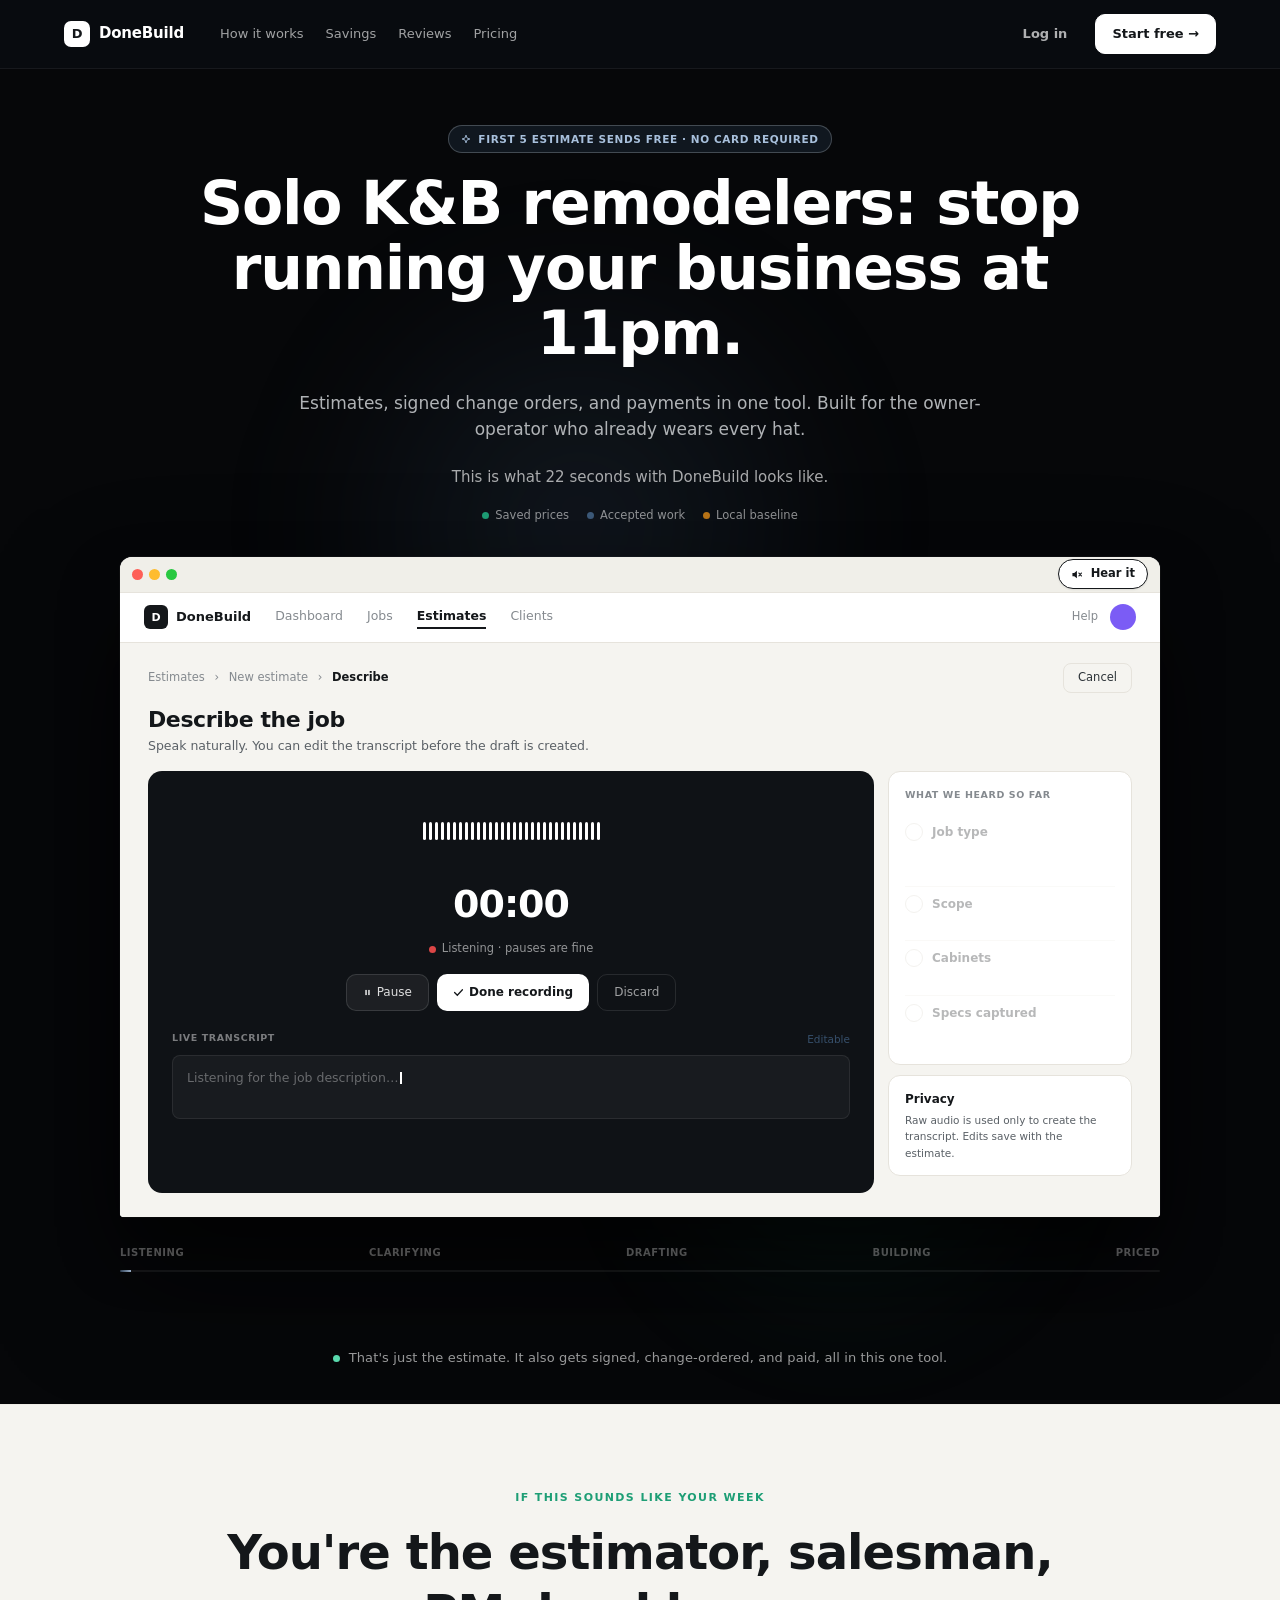
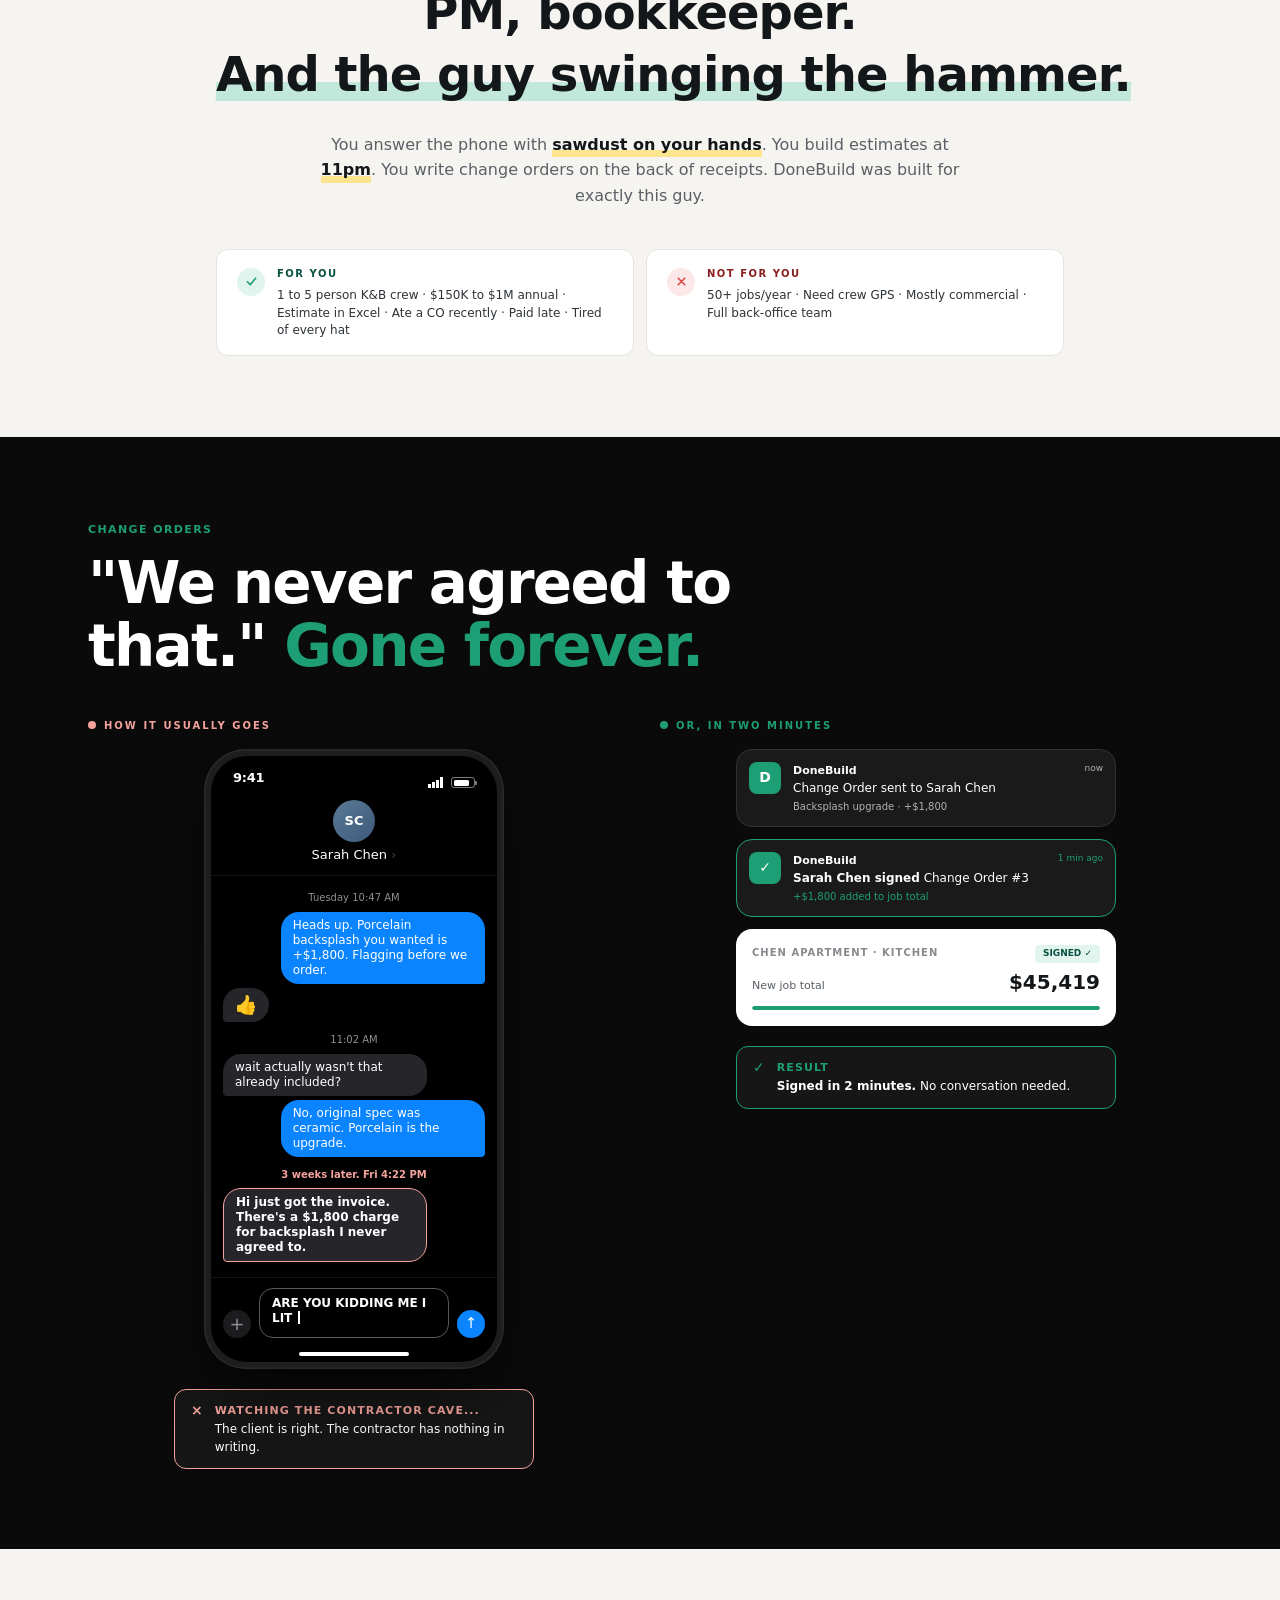
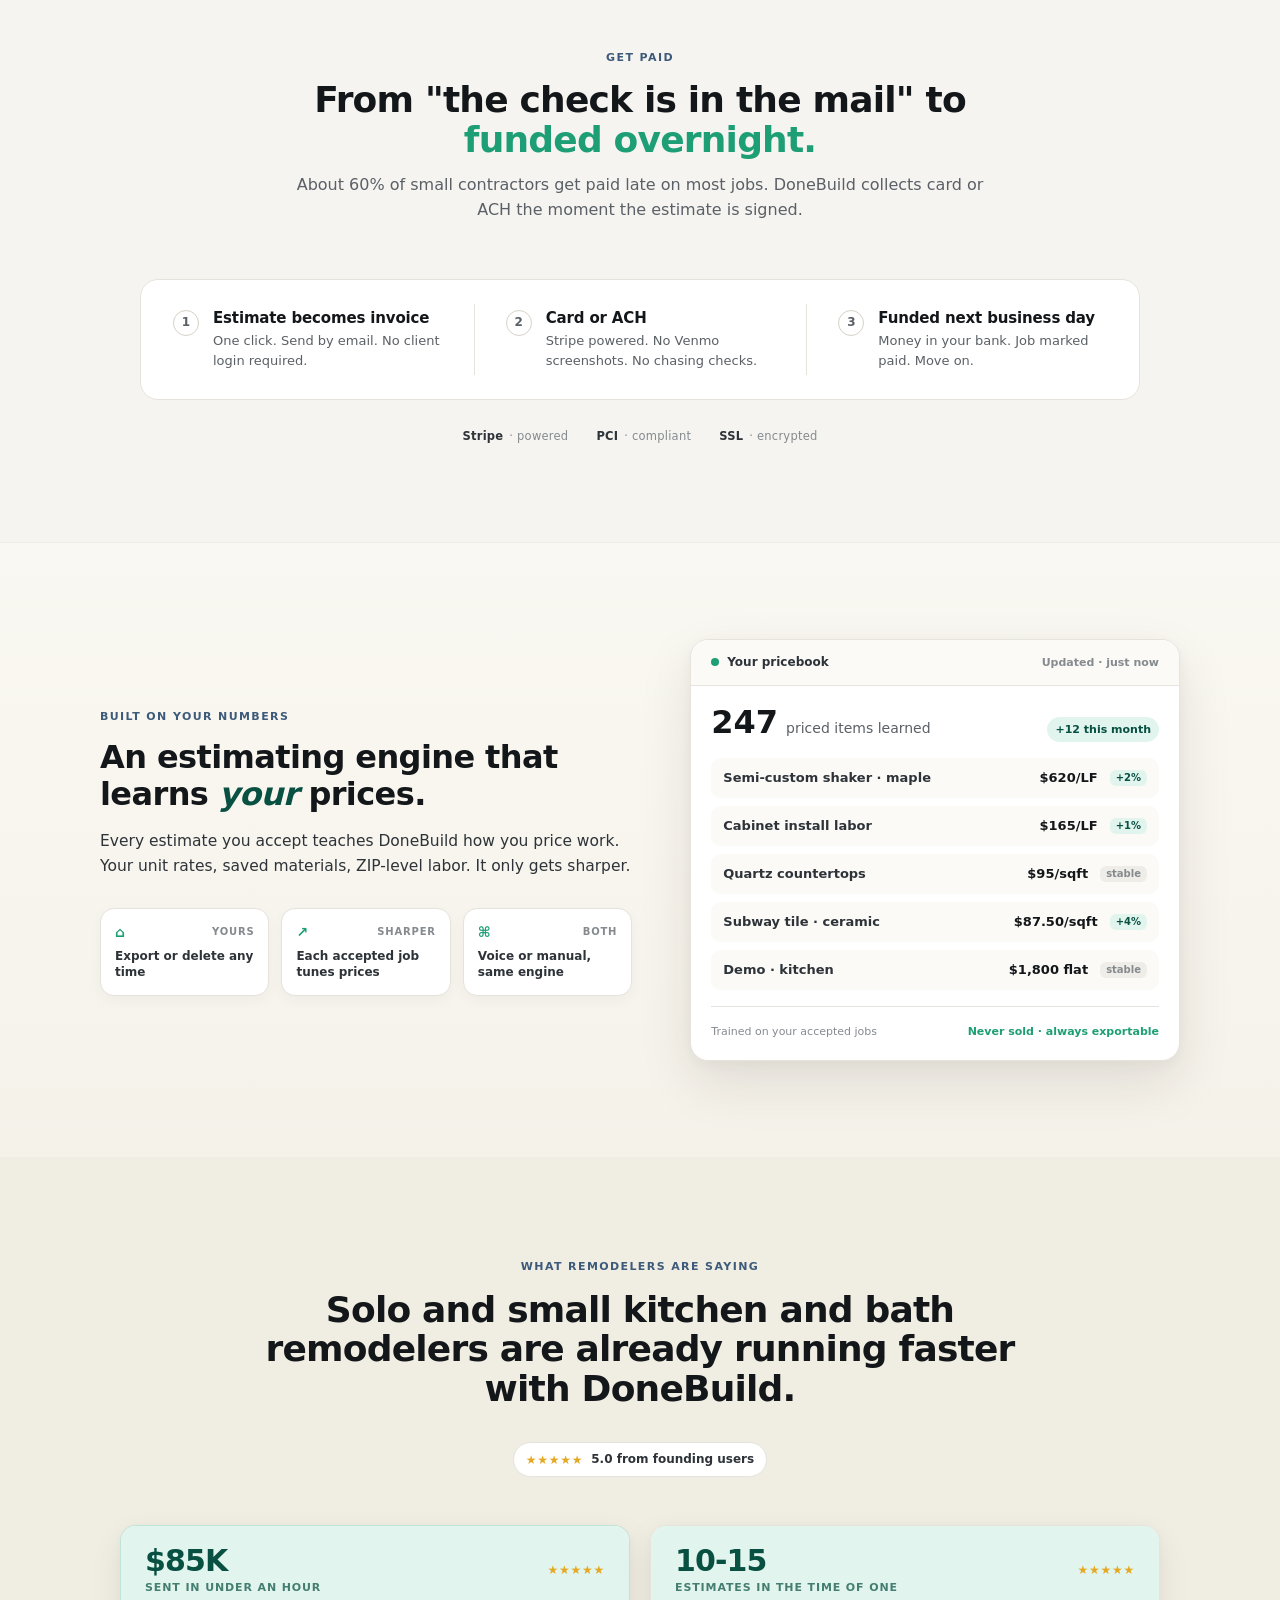
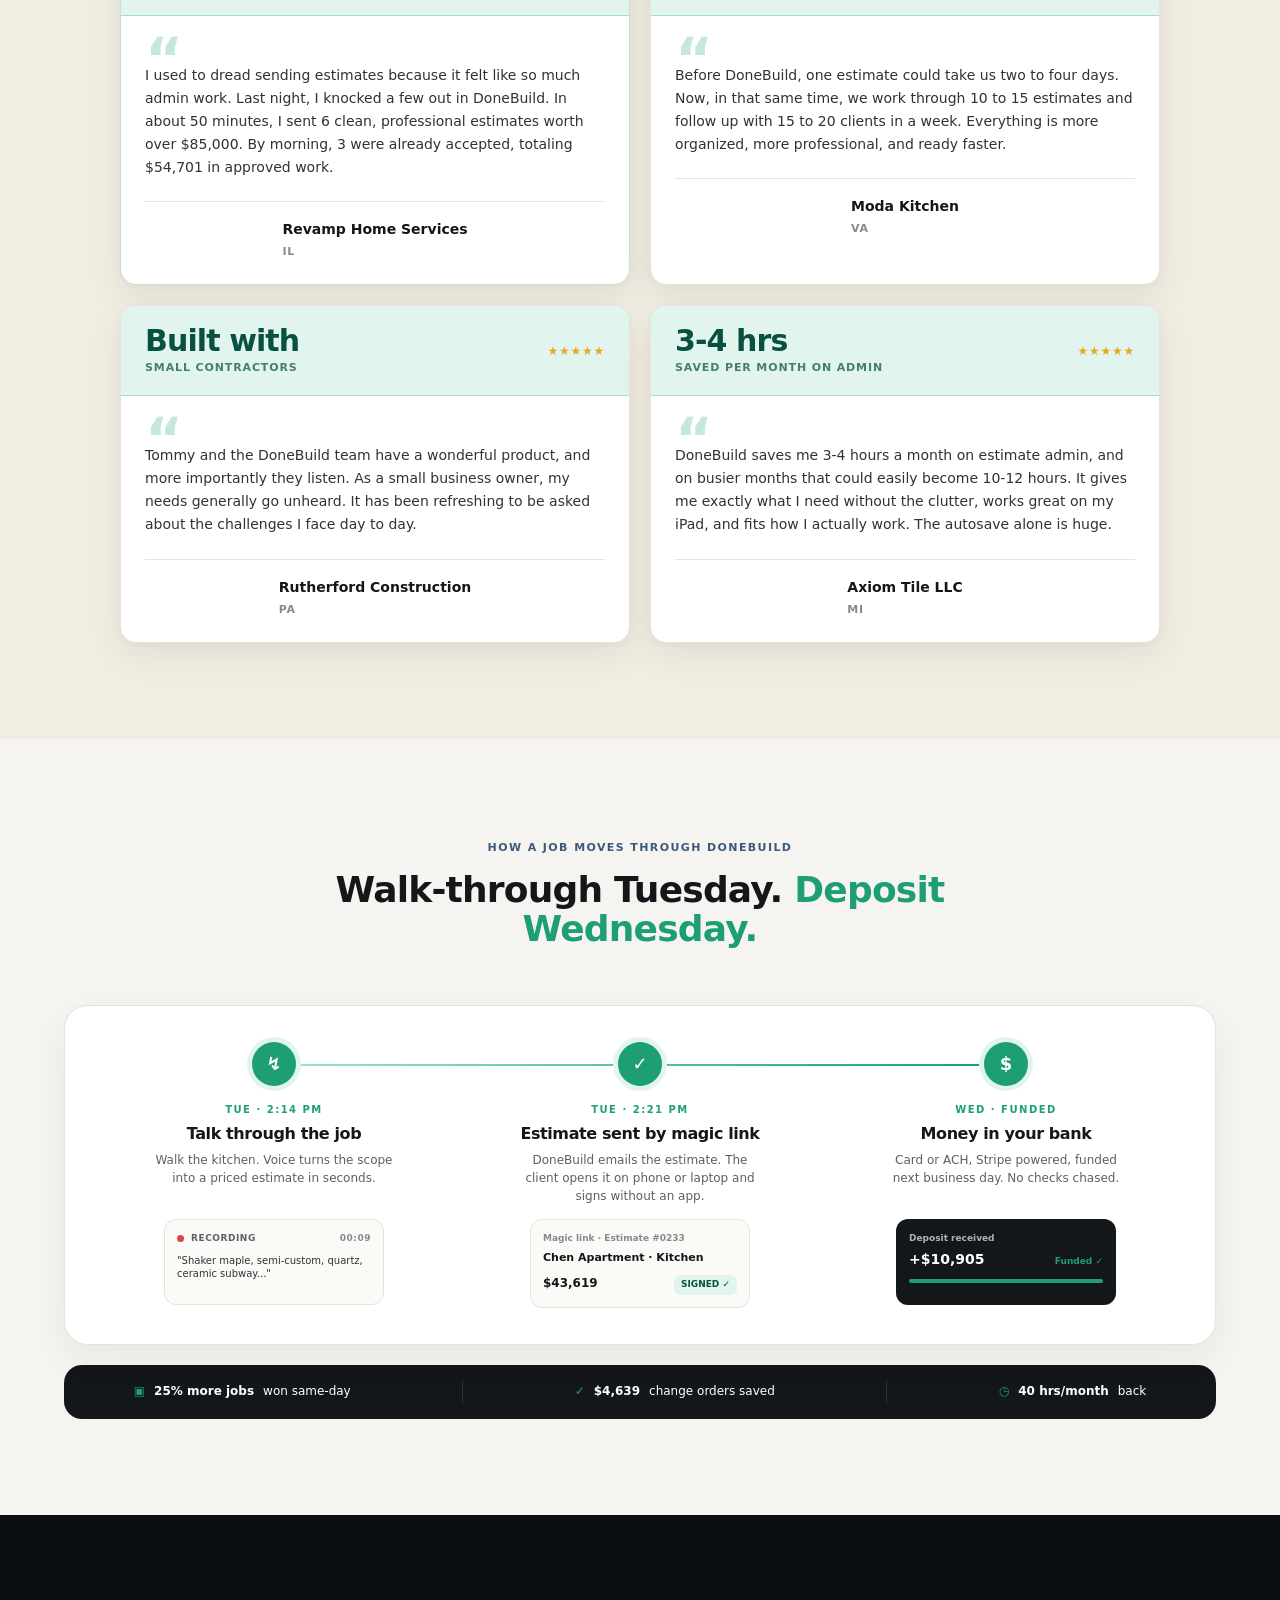
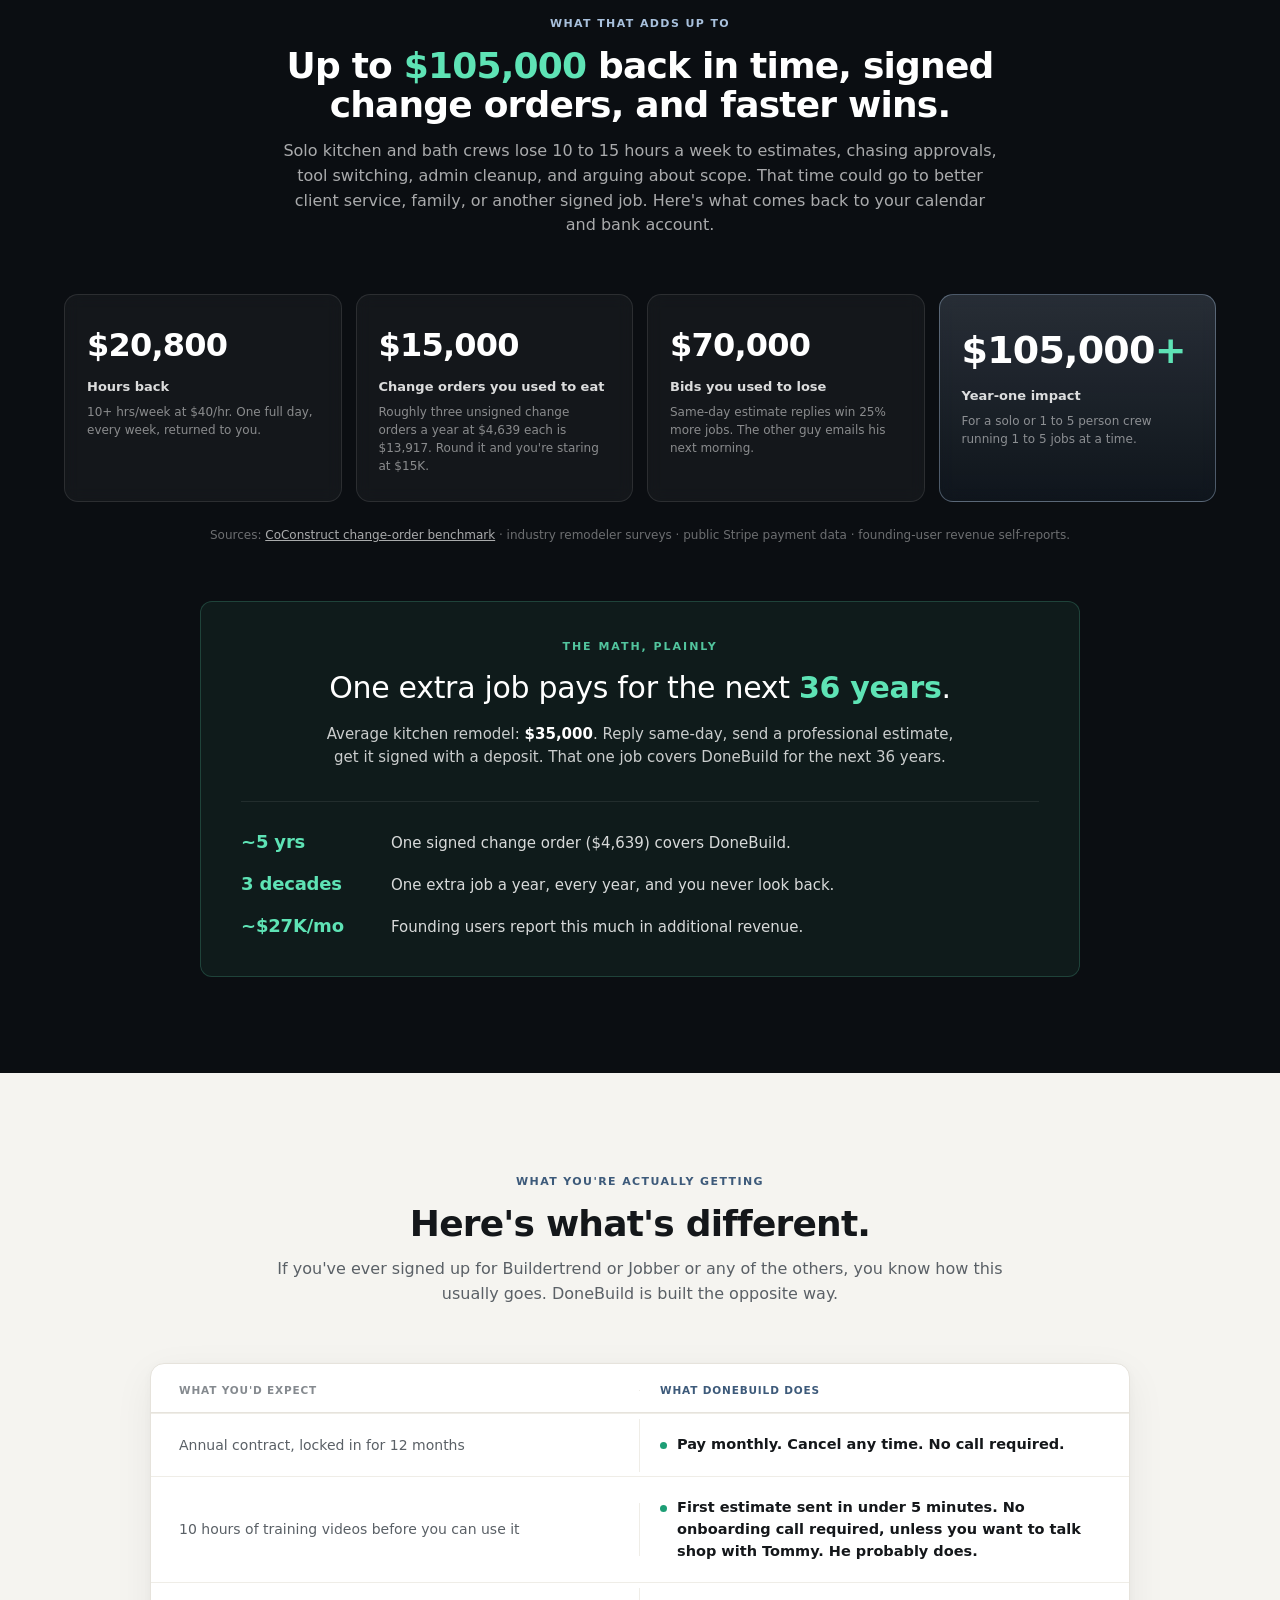
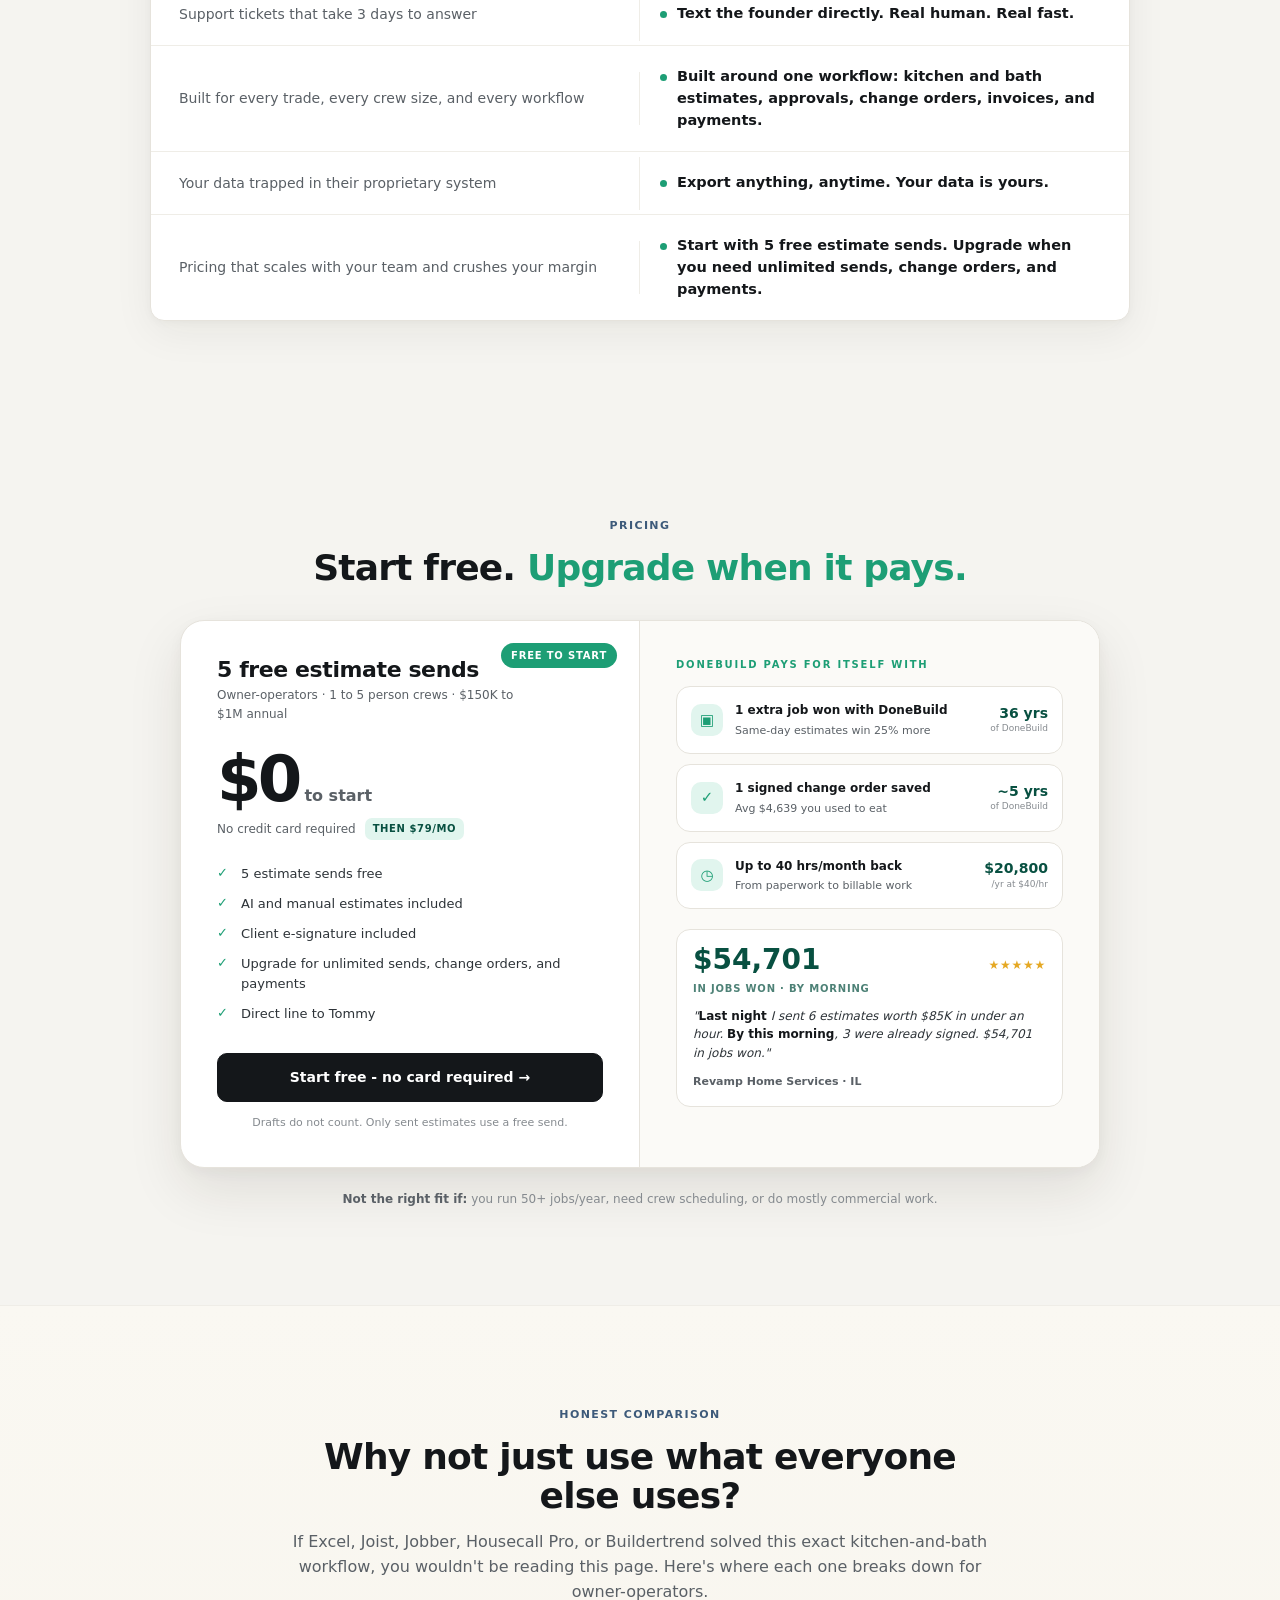
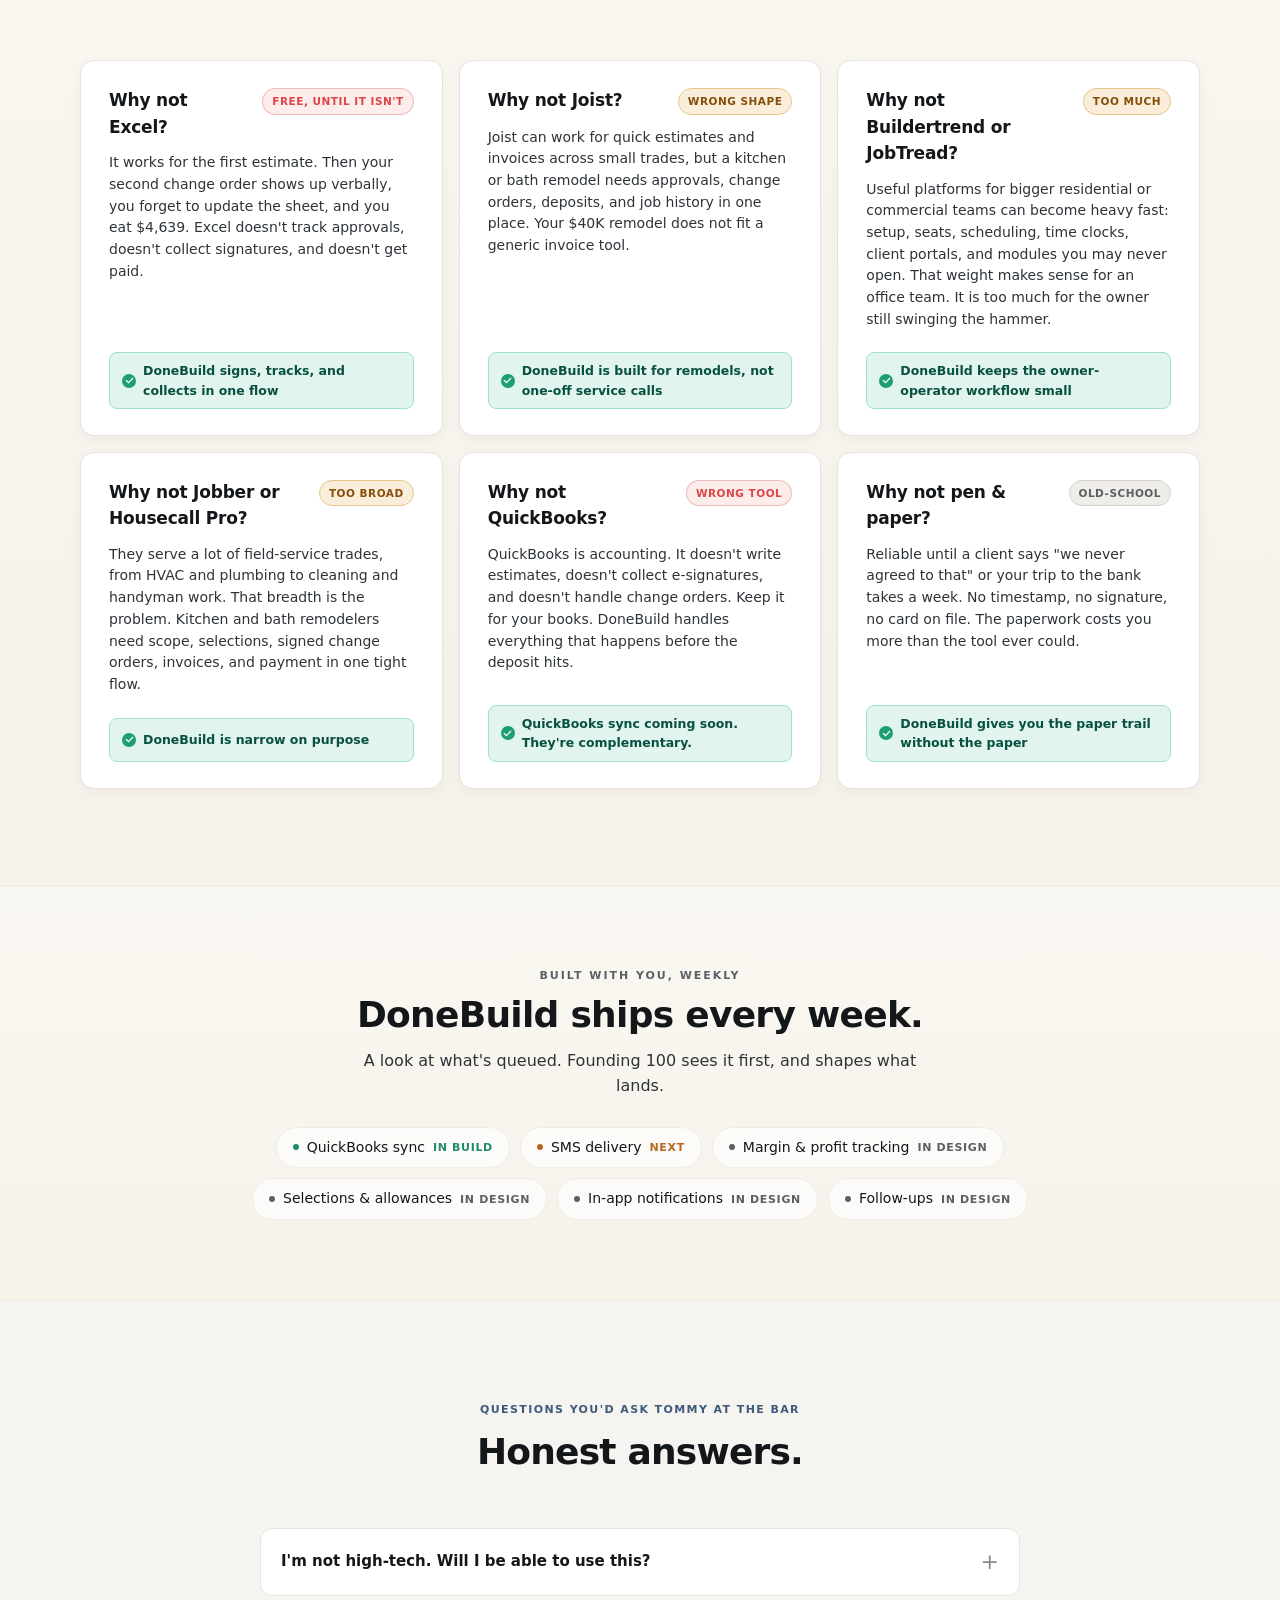
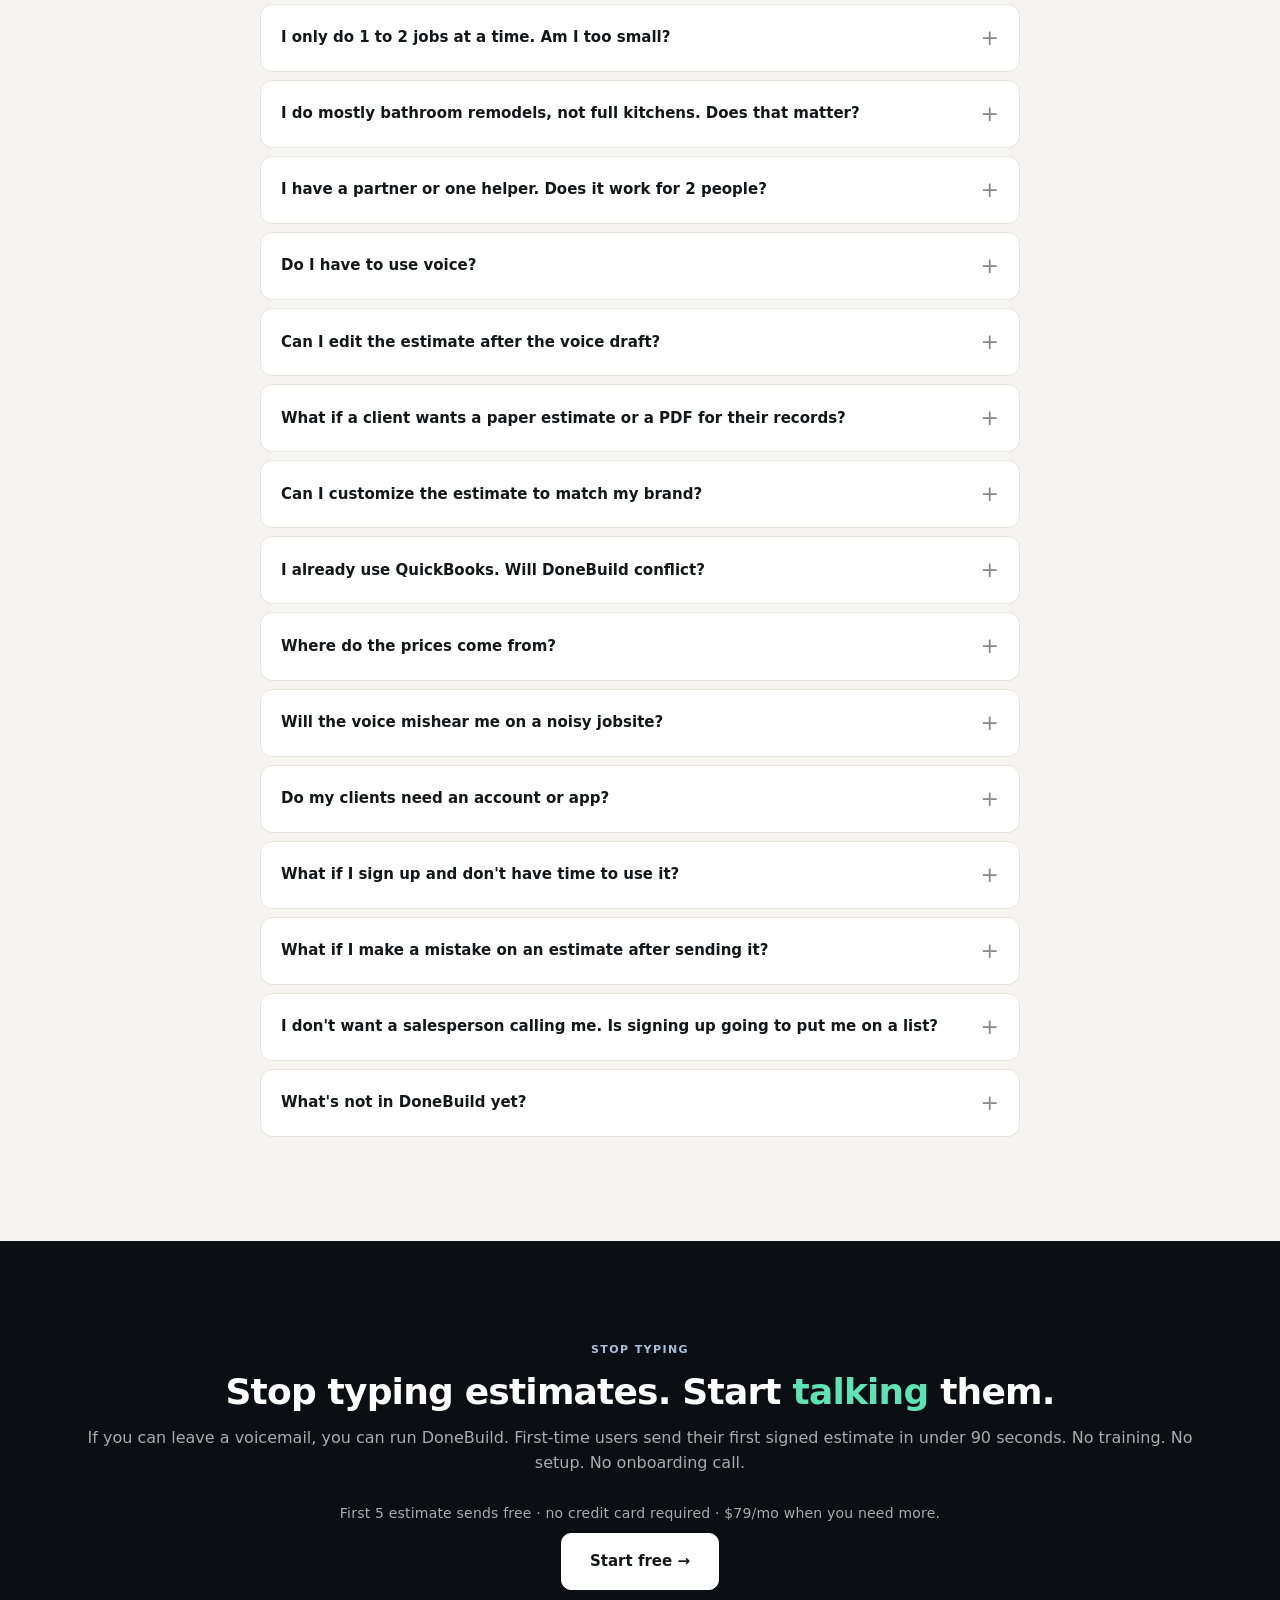
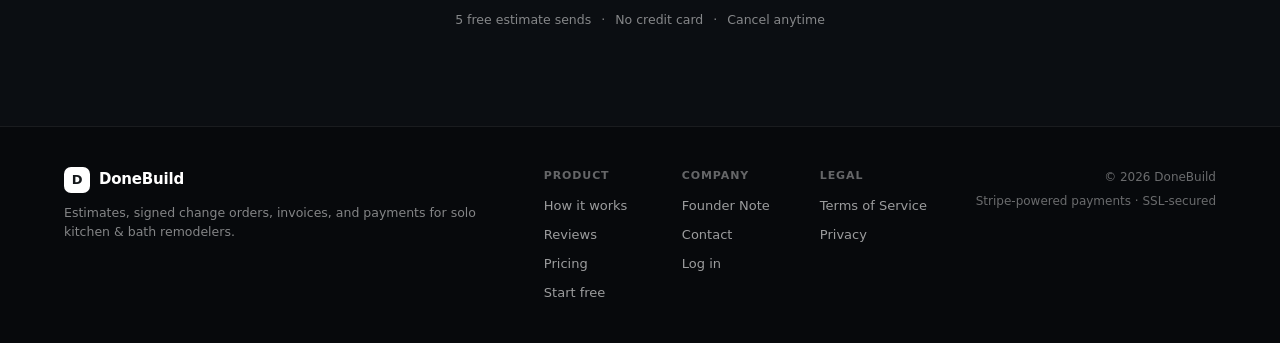
==== commit 9b2799f0: "fix: remove pricing scarcity meter" ====
--- a/index.html
+++ b/index.html
@@ -1444,18 +1444,6 @@
     <div class="section-head">
       <div class="kicker">Pricing</div>
       <h2 class="section-h2">Start free. <span class="accent">Upgrade when it pays.</span></h2>
-    </div>
-
-    <div class="pricing-meter">
-      <div class="pricing-meter-kicker"><span></span>Founding 100</div>
-      <div class="pricing-meter-main">
-        <div class="pricing-meter-meta"><span>Slots filled</span><b>42 of 100</b></div>
-        <div class="pricing-meter-track"><span></span></div>
-      </div>
-      <div class="pricing-meter-value">
-        <span>After 5 free sends</span>
-        <b>$79/mo locked for life</b>
-      </div>
     </div>
 
     <div class="pricing-final-card">
--- a/style.css
+++ b/style.css
@@ -4368,83 +4368,6 @@
 .pricing-final .section-head {
   margin-bottom: 32px;
 }
-.pricing-meter {
-  display: flex;
-  align-items: center;
-  gap: 22px;
-  max-width: 920px;
-  margin: 0 auto 16px;
-  padding: 16px 24px;
-  border-radius: 18px;
-  background: var(--ink-1);
-  color: #fff;
-}
-.pricing-meter-kicker {
-  display: inline-flex;
-  align-items: center;
-  gap: 9px;
-  color: var(--ok);
-  font-size: 10px;
-  font-weight: 850;
-  letter-spacing: 0.18em;
-  text-transform: uppercase;
-  white-space: nowrap;
-}
-.pricing-meter-kicker span {
-  width: 8px;
-  height: 8px;
-  border-radius: 99px;
-  background: var(--ok);
-  animation: pricebookPulse 1.8s ease-out infinite;
-}
-.pricing-meter-main {
-  flex: 1;
-  min-width: 160px;
-}
-.pricing-meter-meta {
-  display: flex;
-  align-items: baseline;
-  justify-content: space-between;
-  gap: 12px;
-  margin-bottom: 6px;
-  font-size: 11px;
-}
-.pricing-meter-meta span {
-  color: var(--ink-5);
-}
-.pricing-meter-meta b {
-  color: #fff;
-}
-.pricing-meter-track {
-  height: 6px;
-  overflow: hidden;
-  border-radius: 99px;
-  background: var(--ink-2);
-}
-.pricing-meter-track span {
-  display: block;
-  width: 42%;
-  height: 100%;
-  border-radius: inherit;
-  background: var(--ok);
-}
-.pricing-meter-value {
-  text-align: right;
-  white-space: nowrap;
-}
-.pricing-meter-value span {
-  display: block;
-  color: var(--ink-5);
-  font-size: 10px;
-  font-weight: 850;
-  letter-spacing: 0.08em;
-  text-transform: uppercase;
-}
-.pricing-meter-value b {
-  display: block;
-  color: #fff;
-  font-size: 13px;
-}
 .pricing-final-card {
   max-width: 920px;
   margin: 0 auto;
@@ -4701,14 +4624,6 @@
     border-right: none;
     border-bottom: 1px solid var(--line);
   }
-  .pricing-meter {
-    align-items: stretch;
-    flex-direction: column;
-    gap: 14px;
-  }
-  .pricing-meter-value {
-    text-align: left;
-  }
 }
 
 @media (max-width: 760px) {
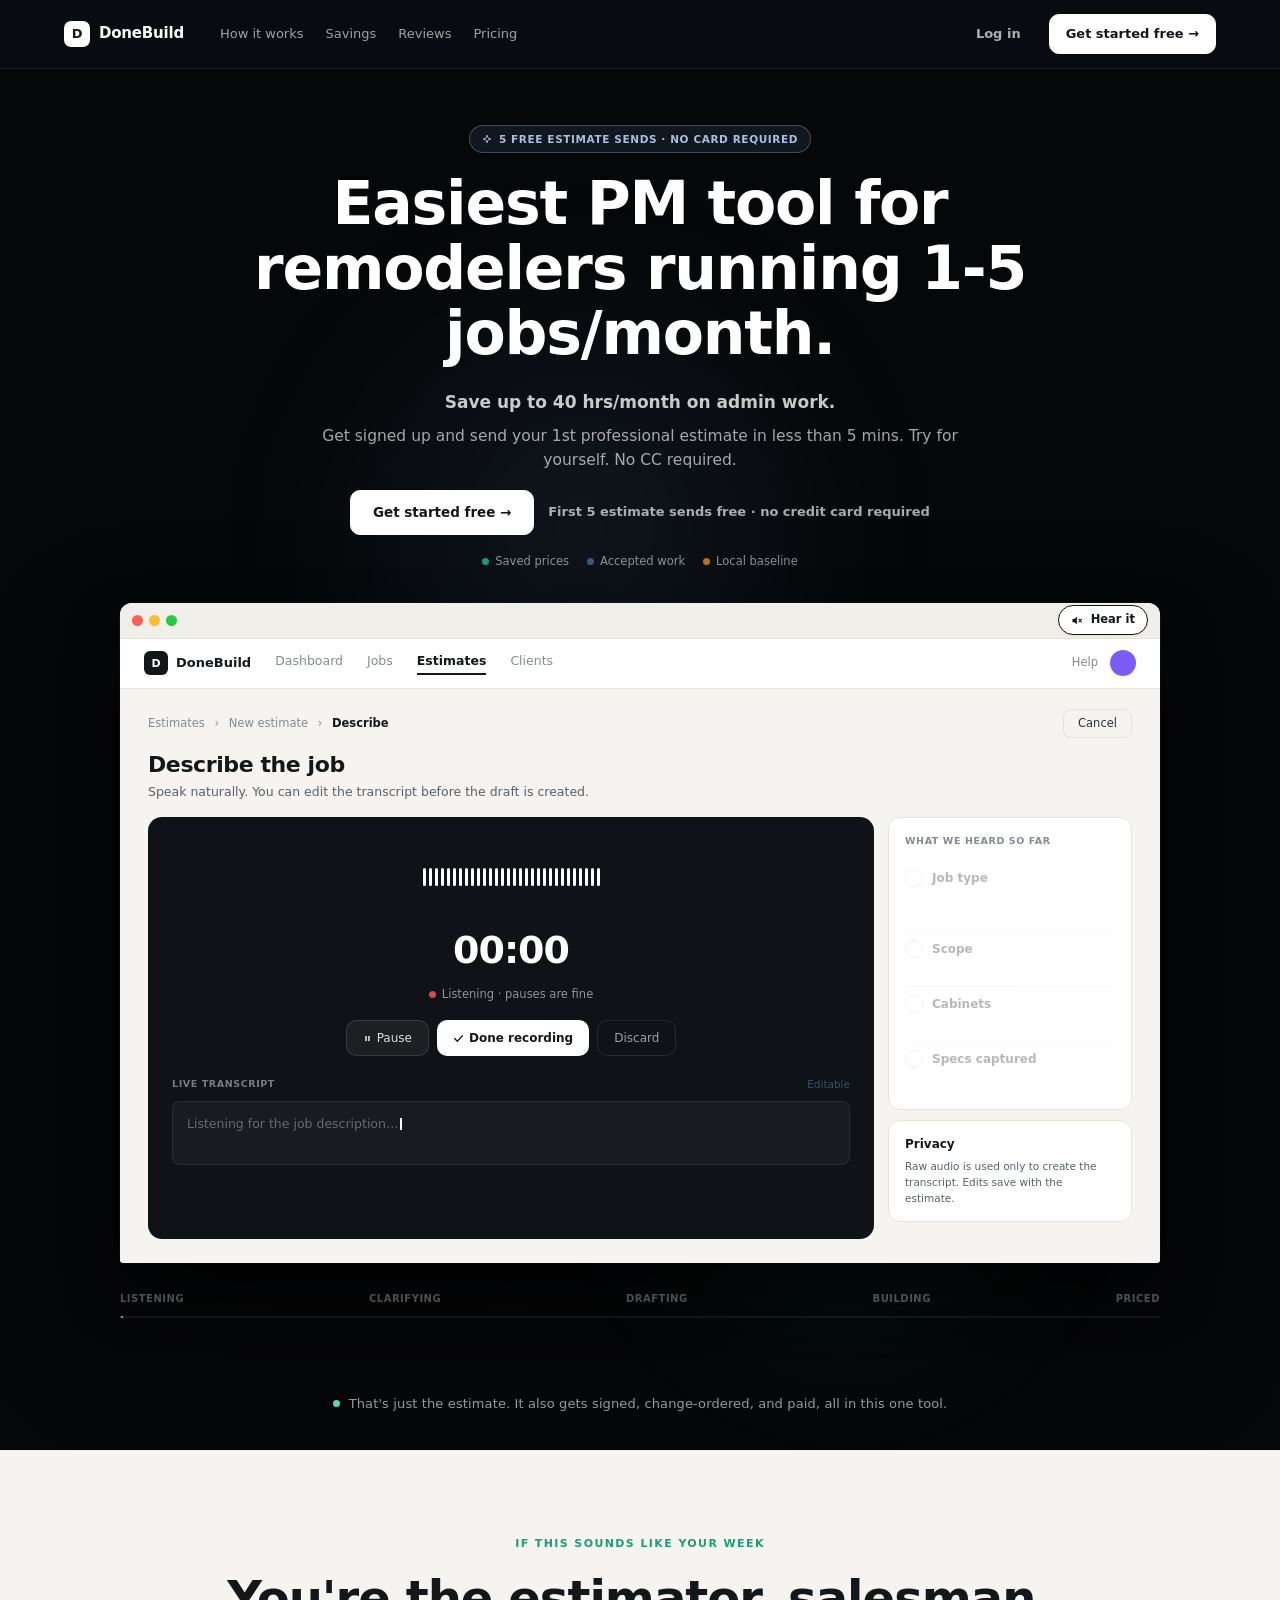
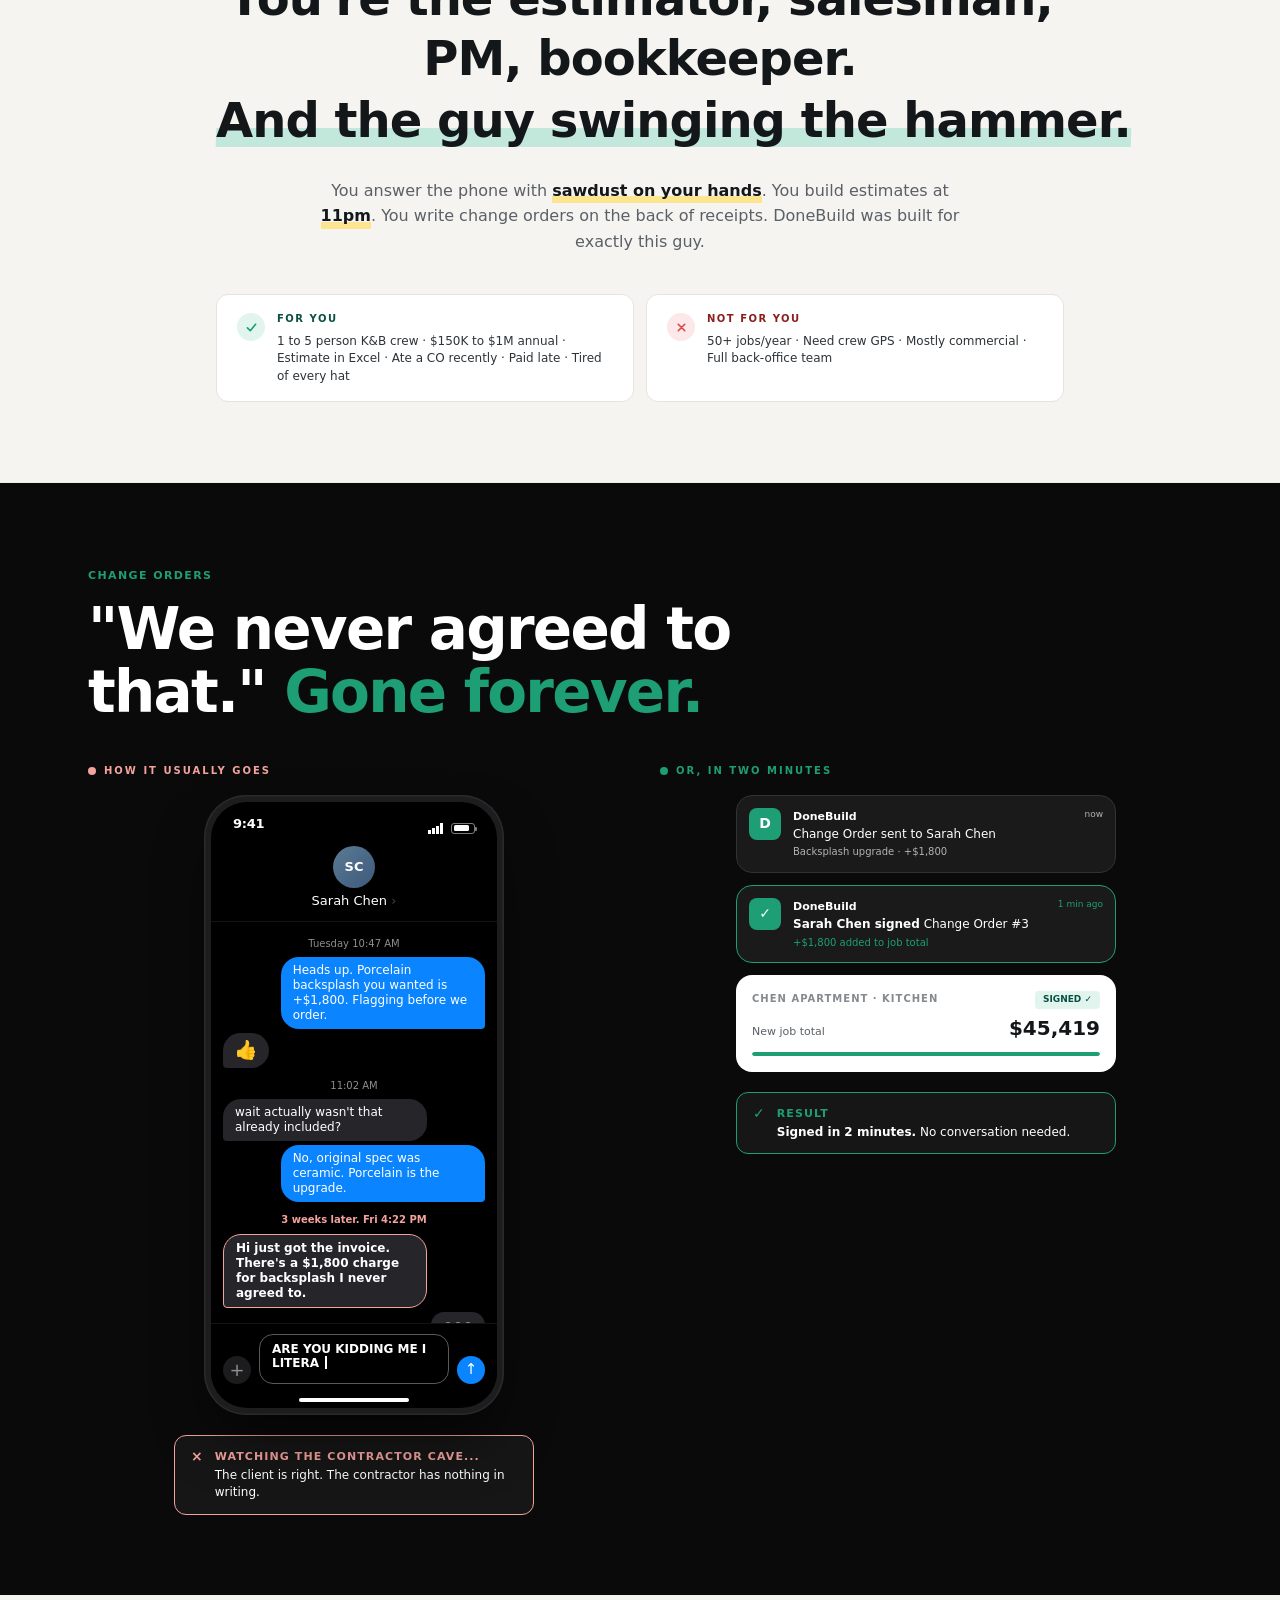
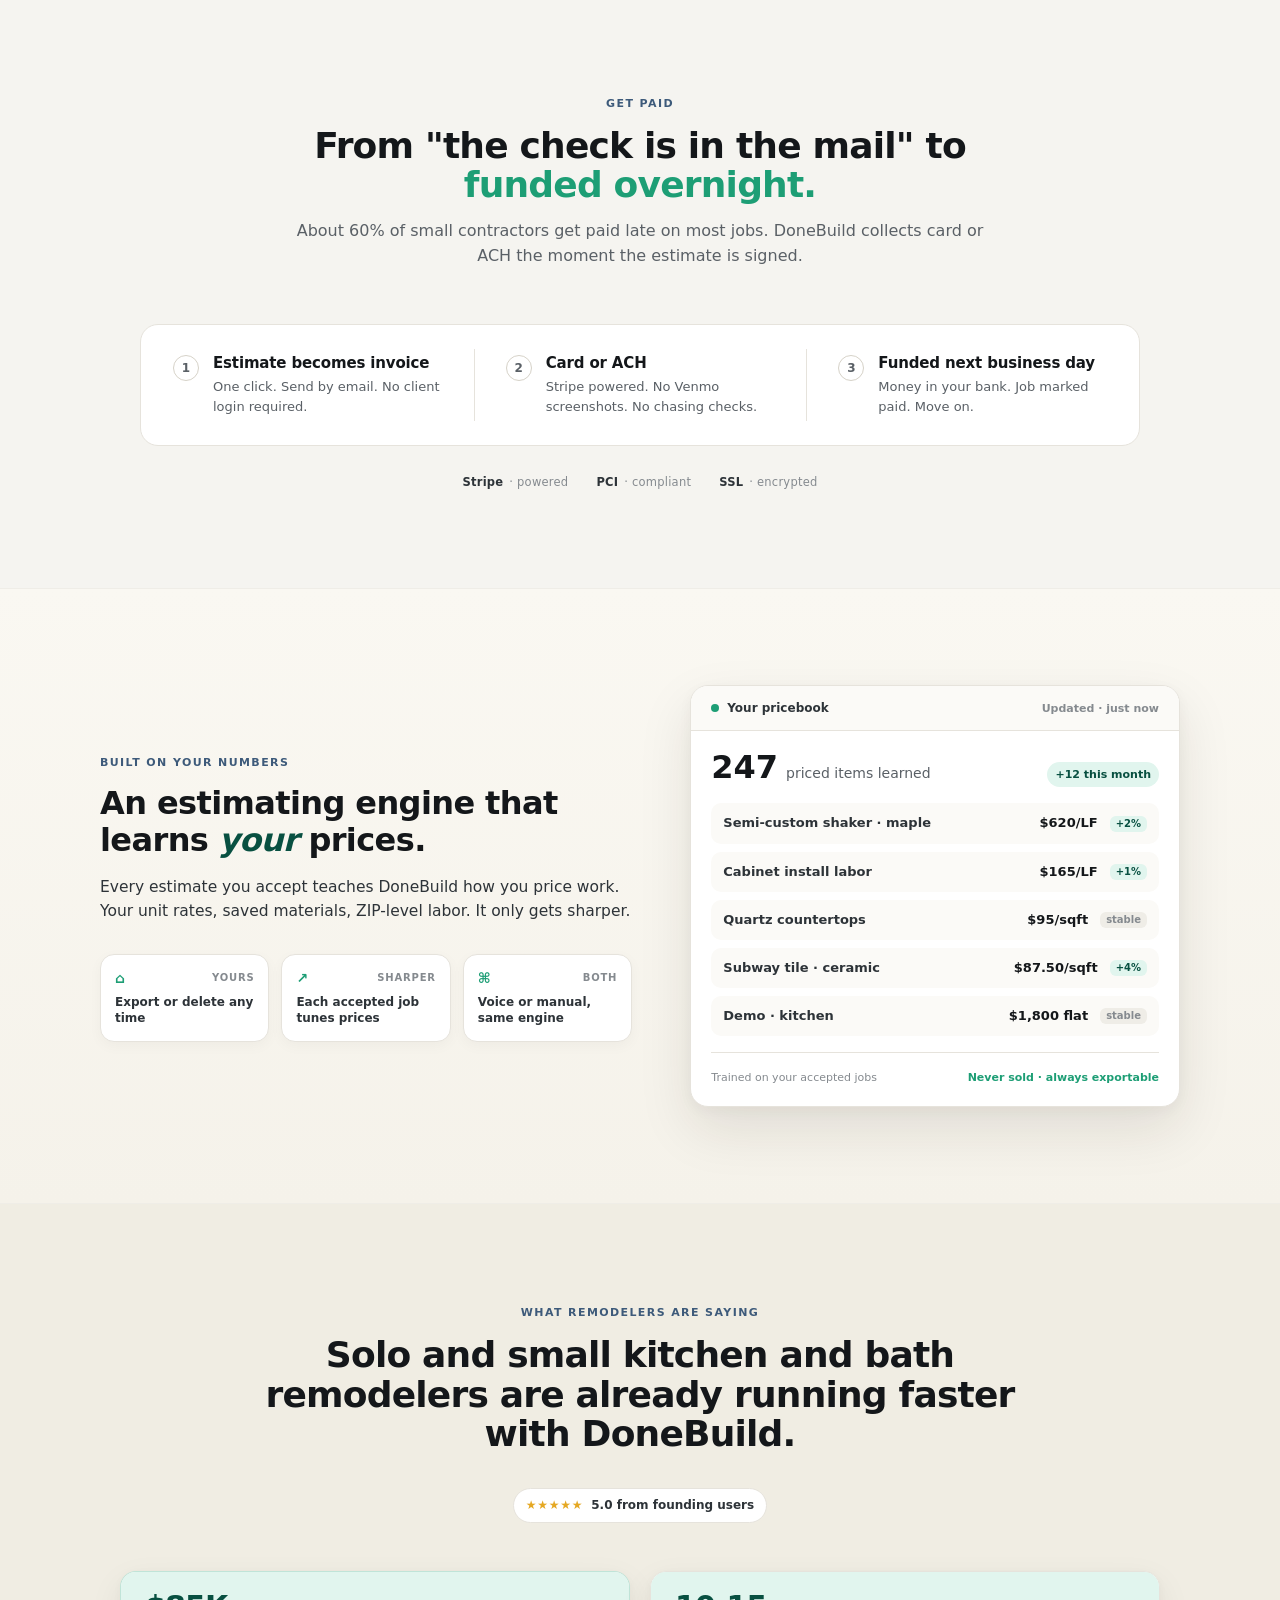
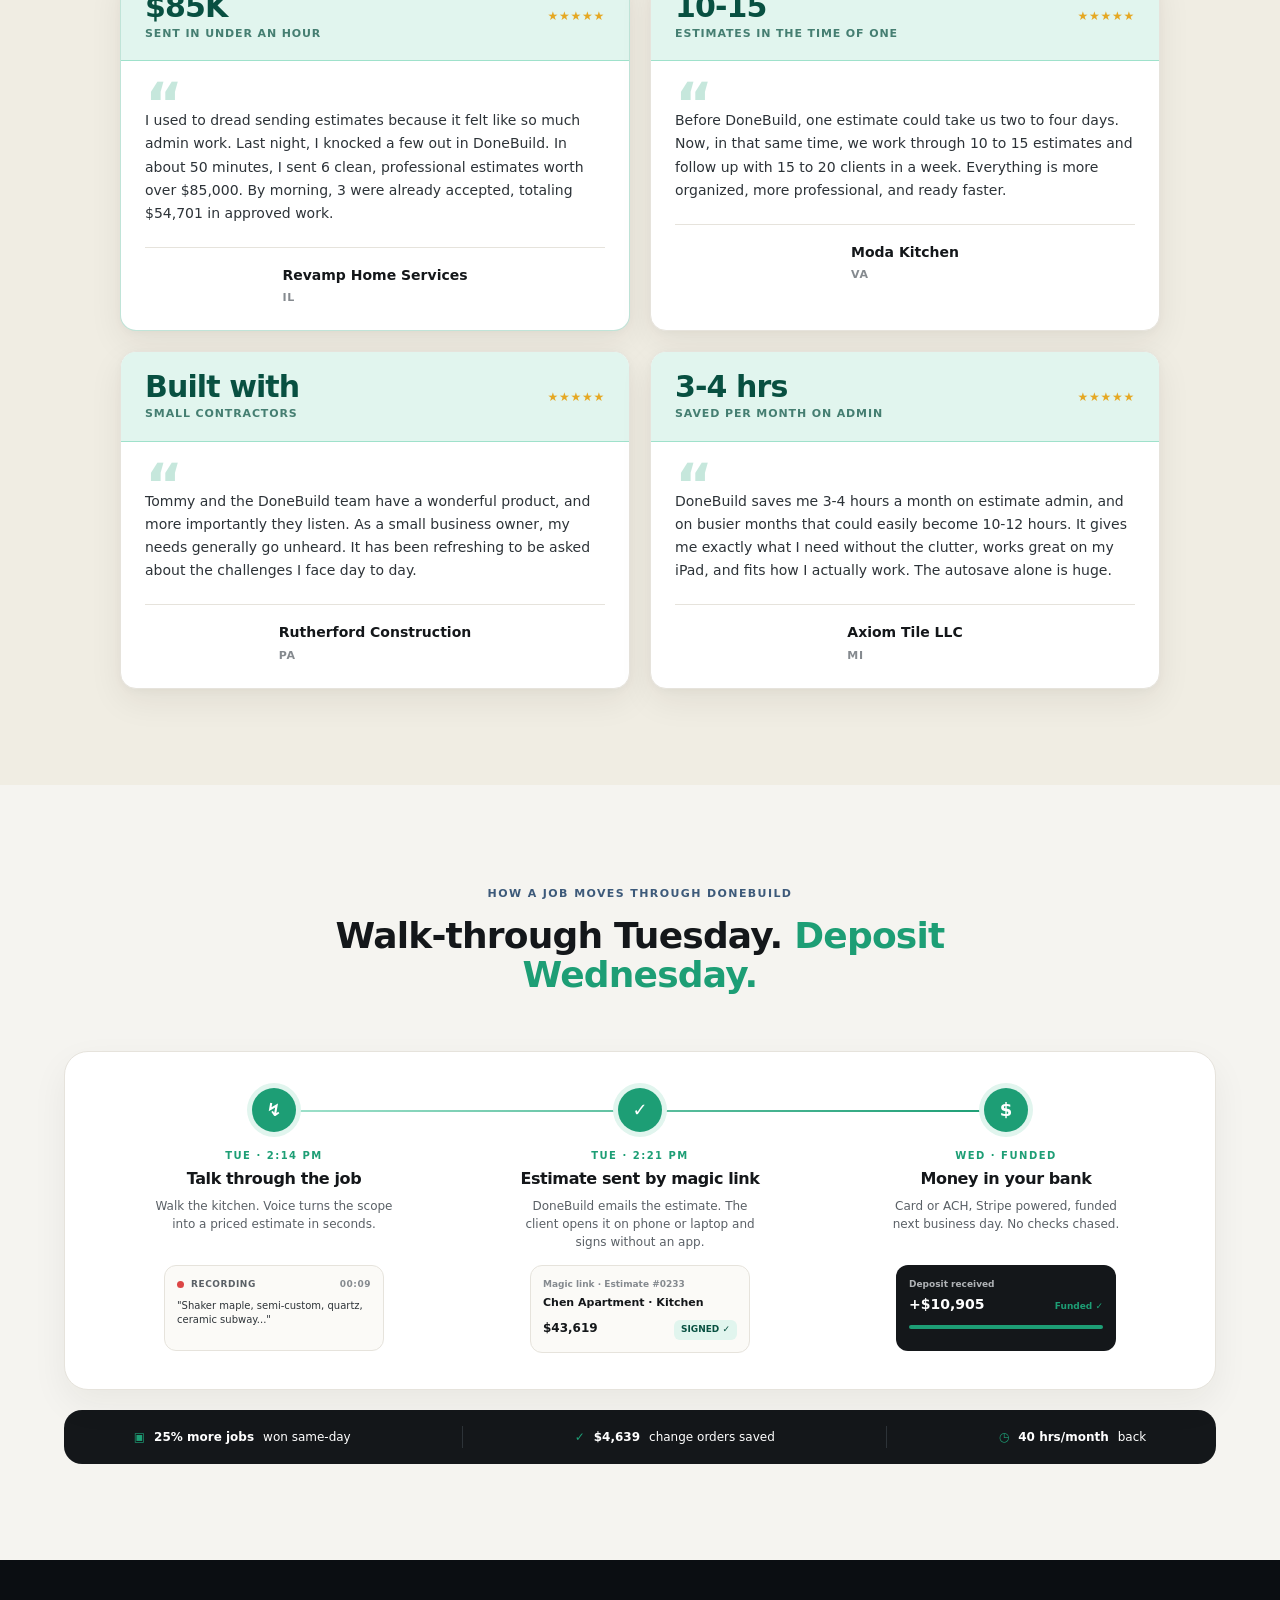
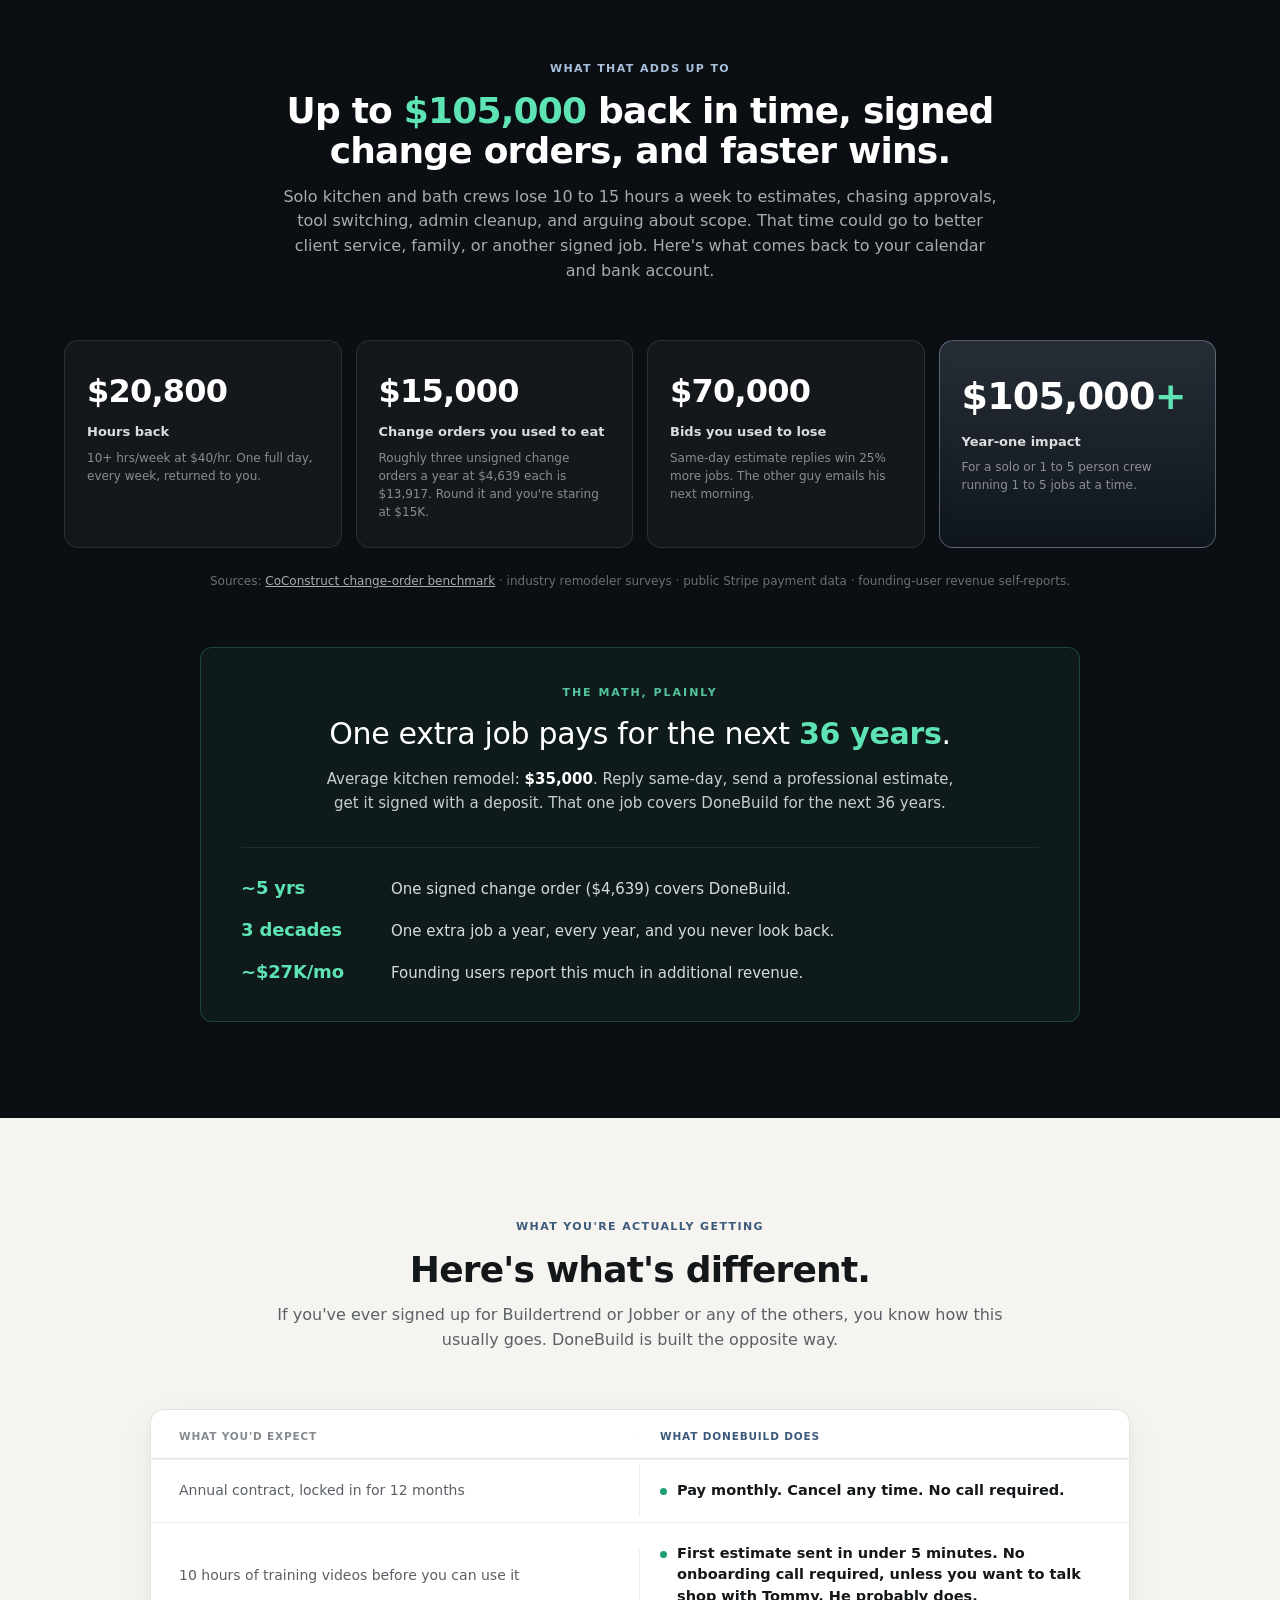
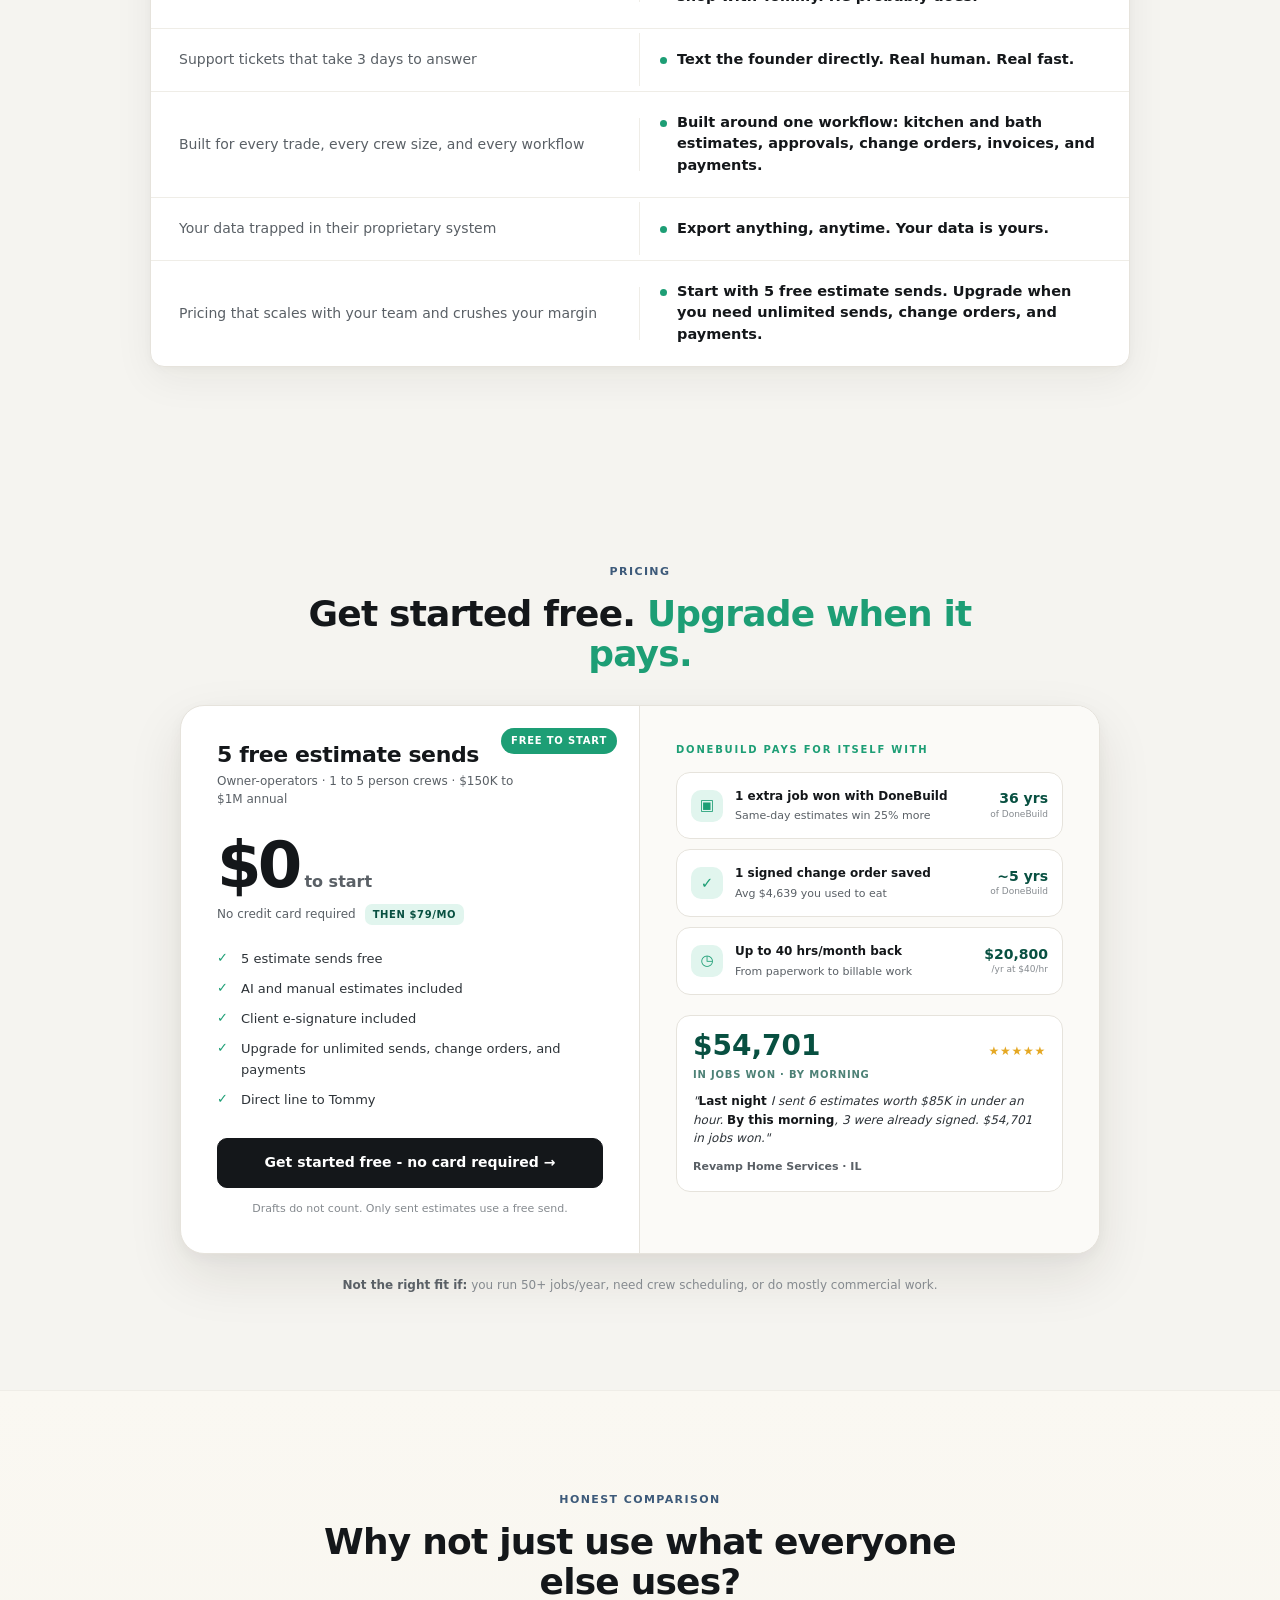
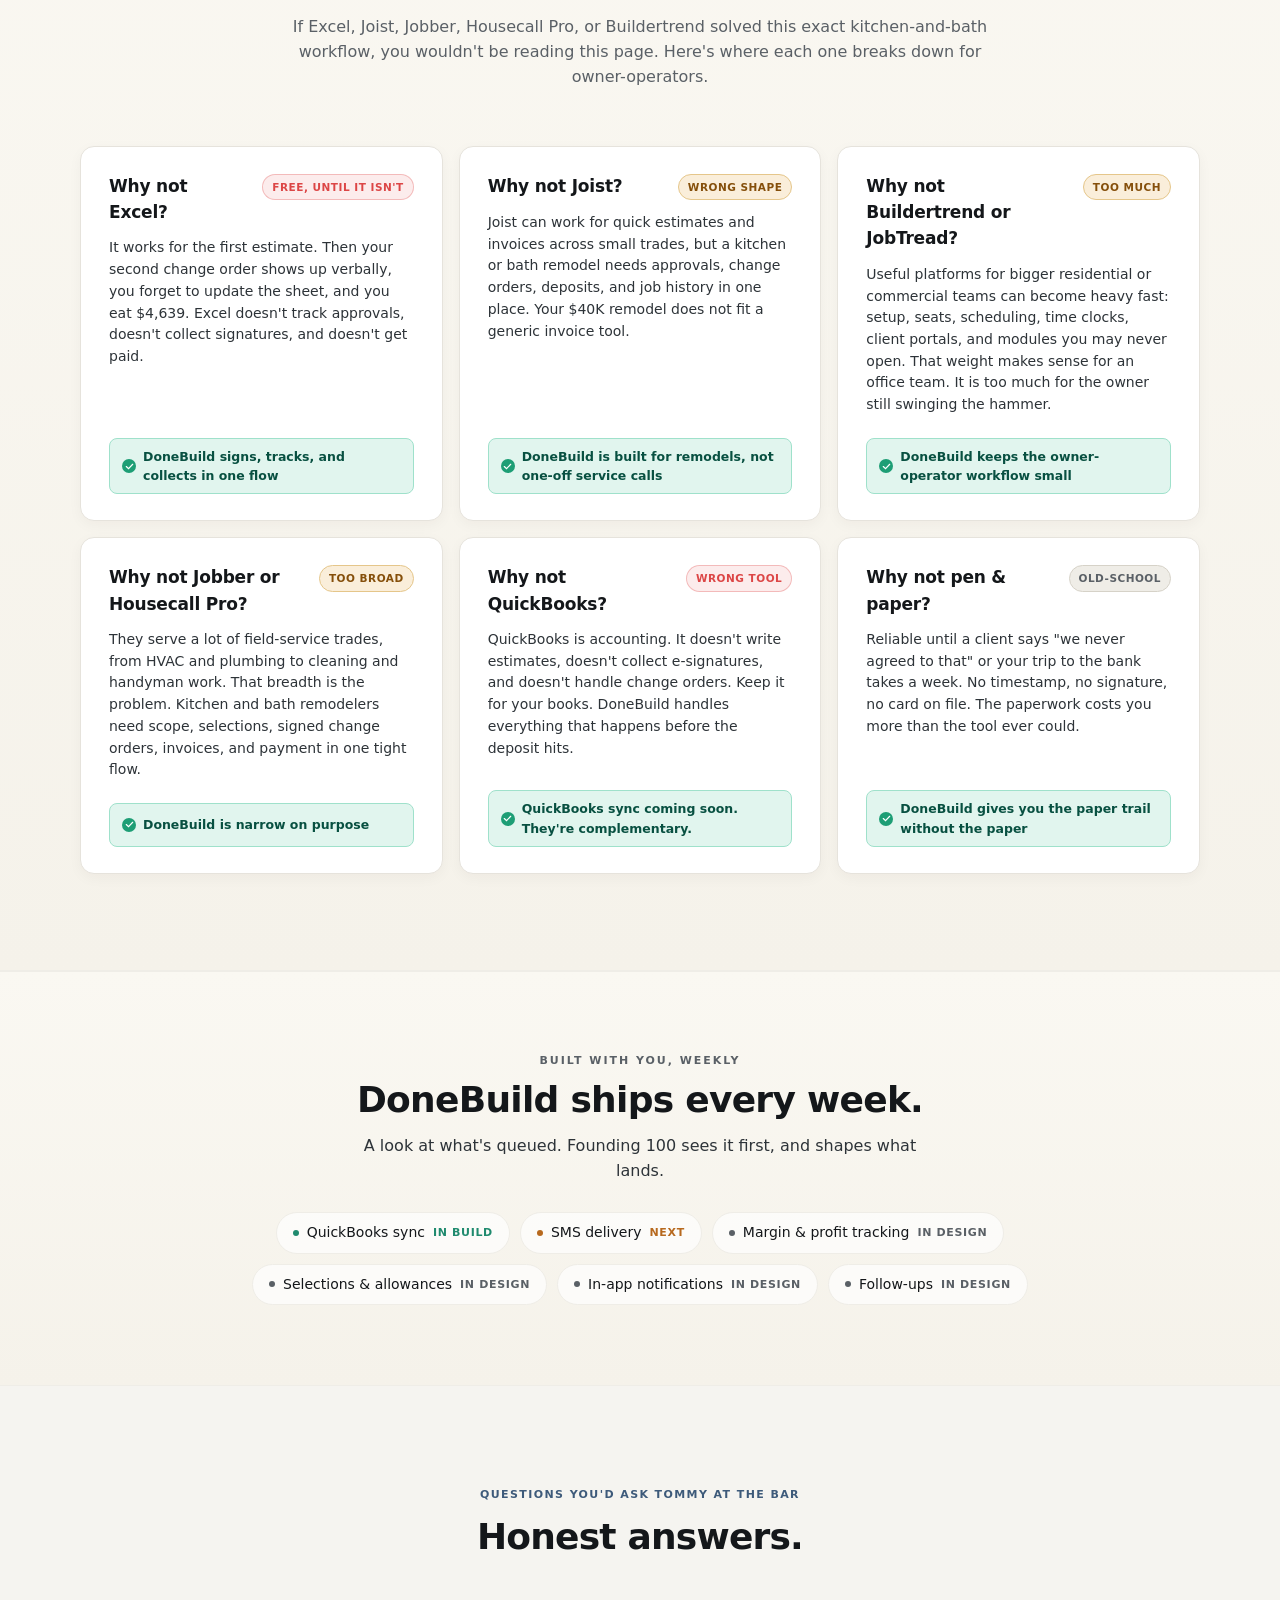
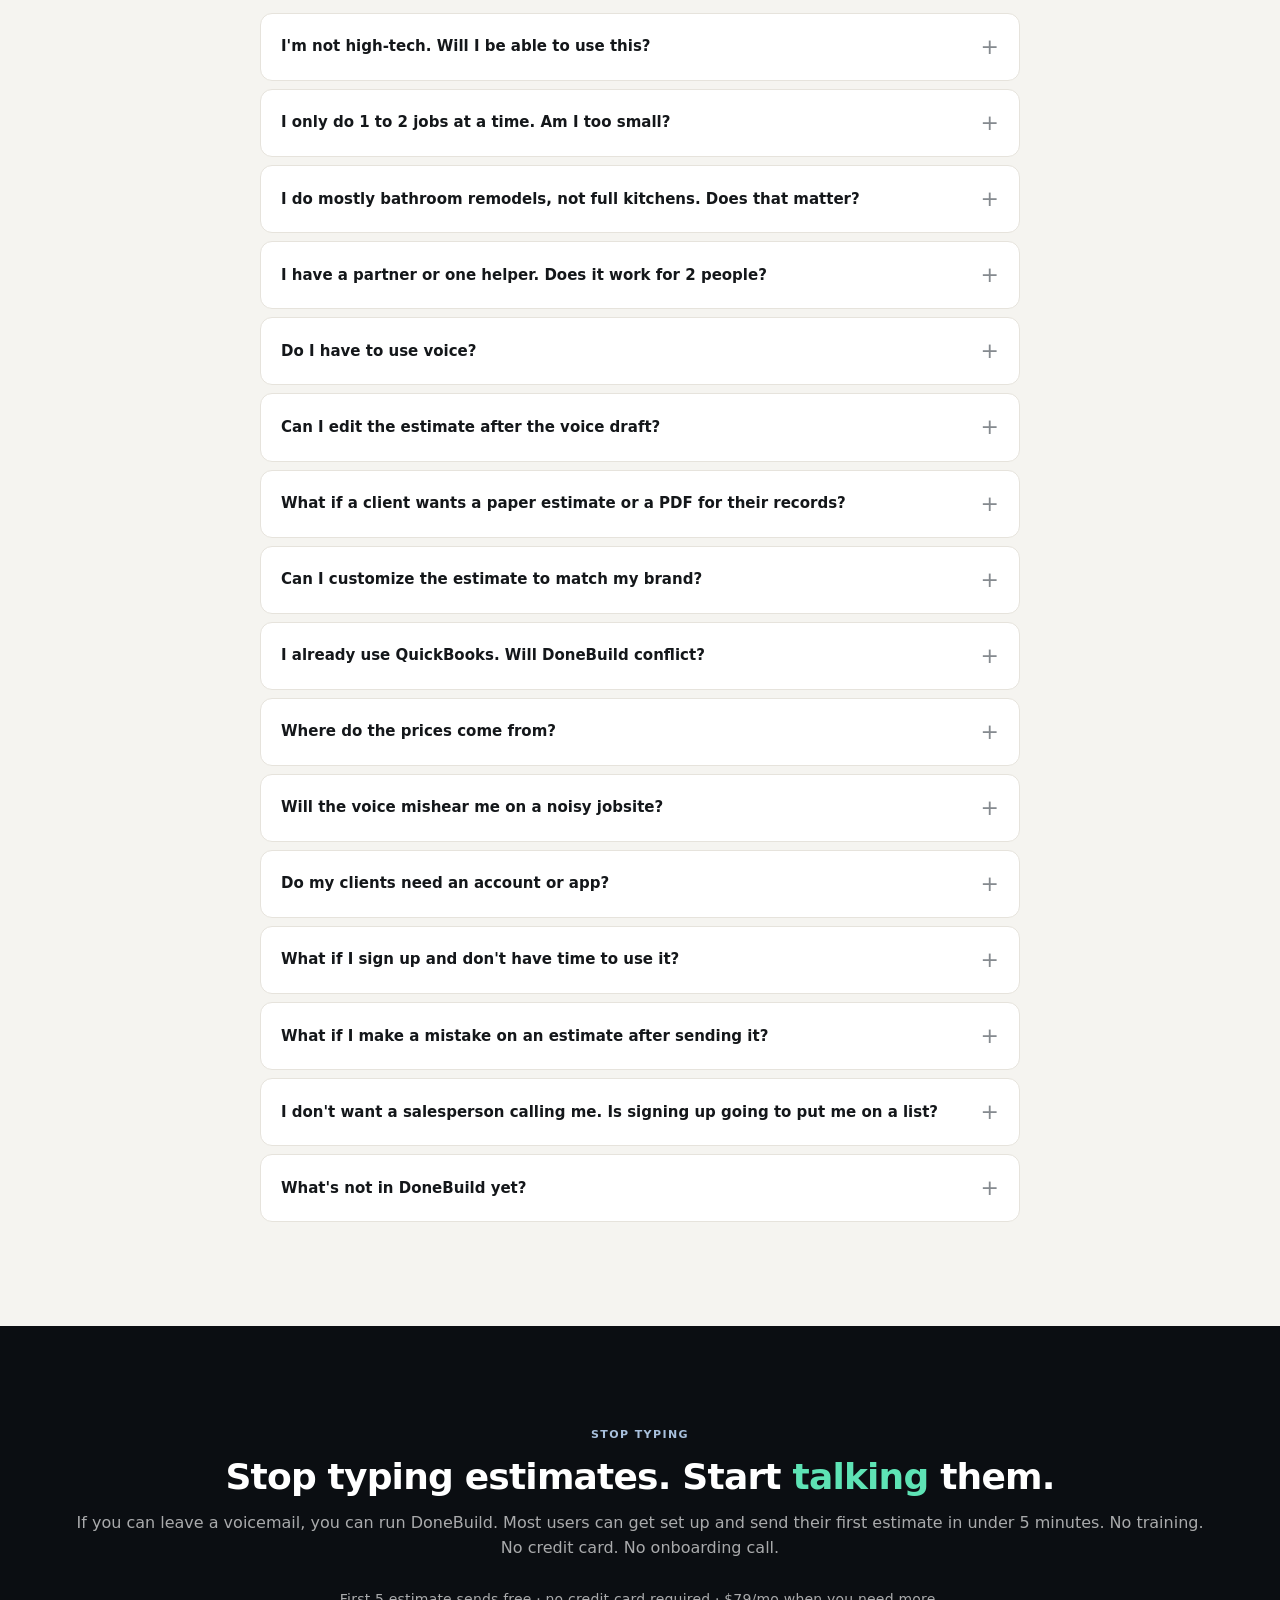
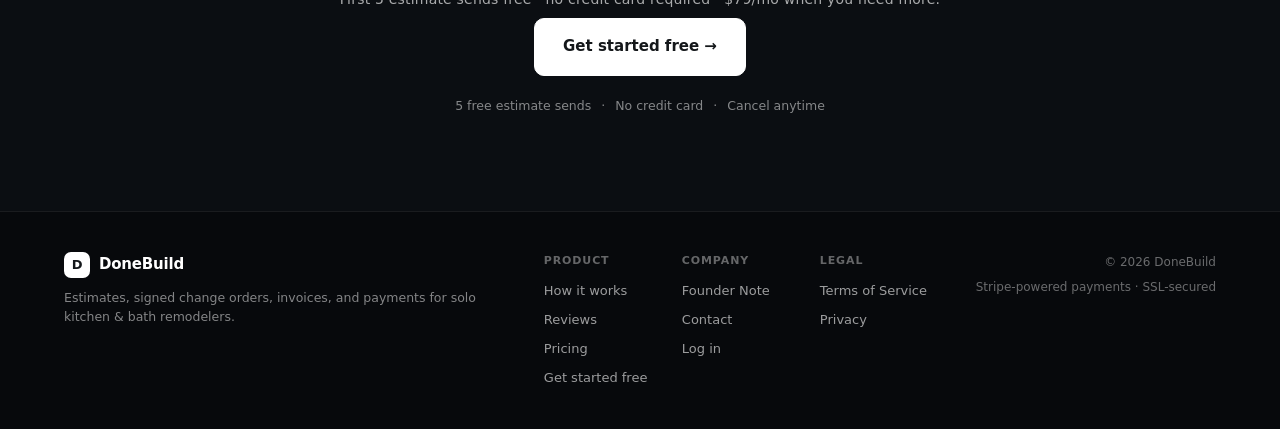
==== commit 7edb3f2c: "feat: polish free signup landing hero" ====
--- a/index.html
+++ b/index.html
@@ -3,12 +3,12 @@
 <head>
 <meta charset="UTF-8" />
 <meta name="viewport" content="width=device-width, initial-scale=1.0" />
-<title>DoneBuild · Estimates, change orders, and payments for solo K&B remodelers.</title>
-<meta name="description" content="DoneBuild helps solo kitchen and bath remodelers create estimates, collect signed change orders, send invoices, and get paid by card or ACH. Start with 5 free estimate sends, no credit card required." />
-<meta property="og:title" content="DoneBuild · One workflow for estimates, change orders, and payments." />
-<meta property="og:description" content="Built for solo kitchen and bath remodelers juggling estimates, scope changes, invoices, and payments." />
-
-<link rel="stylesheet" href="style.css" />
+<title>DoneBuild · Easiest PM tool for remodelers running 1-5 jobs/month.</title>
+<meta name="description" content="DoneBuild helps remodelers running 1-5 jobs/month save up to 40 hrs/month on admin work. Get signed up and send your first professional estimate in less than 5 mins. No credit card required." />
+<meta property="og:title" content="DoneBuild · Easiest PM tool for remodelers running 1-5 jobs/month." />
+<meta property="og:description" content="Save up to 40 hrs/month on admin work. Get signed up and send your first professional estimate in less than 5 mins. No credit card required." />
+
+<link rel="stylesheet" href="style.css?v=hero-copy-free-start" />
 </head>
 <body>
 
@@ -27,7 +27,7 @@
     </div>
     <div class="nav-spacer"></div>
     <a href="https://app.donebuild.com/auth/sign-in?redirect_url=/dashboard" class="nav-login">Log in</a>
-    <a href="https://app.donebuild.com/auth/sign-up?redirect_url=/onboarding" class="btn btn-primary nav-cta">Start free →</a>
+    <a href="https://app.donebuild.com/auth/sign-up?redirect_url=/onboarding" class="btn btn-primary nav-cta">Get started free →</a>
   </div>
 </nav>
 
@@ -46,15 +46,17 @@
         <svg class="hero-pill-spark" viewBox="0 0 14 14" fill="none" aria-hidden="true">
           <path d="M7 1.5L8.4 5.6L12.5 7L8.4 8.4L7 12.5L5.6 8.4L1.5 7L5.6 5.6L7 1.5Z" stroke="currentColor" stroke-width="1.2" stroke-linejoin="round"/>
         </svg>
-        <span>First 5 estimate sends free · No card required</span>
+        <span>5 free estimate sends · no card required</span>
       </div>
       <h1 class="hero-h1">
-        Solo K&amp;B remodelers: stop running your business at 11pm.
-        <span class="dim">Estimates, signed change orders, and payments in one tool. Built for the owner-operator who already wears every hat.</span>
+        Easiest PM tool for remodelers running 1-5 jobs/month.
       </h1>
-      <p class="hero-sub">
-        <span class="hero-sub-text" id="heroSub">This is what 22 seconds with DoneBuild looks like.</span>
-      </p>
+      <p class="hero-lede">Save up to 40 hrs/month on admin work.</p>
+      <p class="hero-detail">Get signed up and send your 1st professional estimate in less than 5 mins. Try for yourself. No CC required.</p>
+      <div class="hero-actions">
+        <a href="https://app.donebuild.com/auth/sign-up?redirect_url=/onboarding" class="btn btn-primary hero-cta">Get started free →</a>
+        <span class="hero-proof-line">First 5 estimate sends free · no credit card required</span>
+      </div>
       <div class="hero-legend">
         <div class="hero-legend-item"><span class="dot" style="background:#1D9E75"></span><span>Saved prices</span></div>
         <div class="hero-legend-item"><span class="dot" style="background:#3D5A7A"></span><span>Accepted work</span></div>
@@ -751,13 +753,17 @@
         <svg class="m-pill-spark" viewBox="0 0 14 14" fill="none" aria-hidden="true">
           <path d="M7 1.5L8.4 5.6L12.5 7L8.4 8.4L7 12.5L5.6 8.4L1.5 7L5.6 5.6L7 1.5Z" stroke="currentColor" stroke-width="1.2" stroke-linejoin="round"/>
         </svg>
-        <span>$79/mo · Unlimited · Cancel anytime</span>
+        <span>5 free estimate sends · no card required</span>
       </div>
       <h1 class="m-hero-h1">
-        Solo K&amp;B remodelers: stop running your business at 11pm.
-        <span class="m-dim">Estimates, signed change orders, and payments in one tool. Built for the owner-operator who already wears every hat.</span>
+        Easiest PM tool for remodelers running 1-5 jobs/month.
       </h1>
-      <p class="m-hero-sub"><span id="mHeroSub">This is what 22 seconds with DoneBuild looks like.</span></p>
+      <p class="m-hero-lede">Save up to 40 hrs/month on admin work.</p>
+      <p class="m-hero-detail">Get signed up and send your 1st professional estimate in less than 5 mins. Try for yourself. No CC required.</p>
+      <div class="m-hero-actions">
+        <a href="https://app.donebuild.com/auth/sign-up?redirect_url=/onboarding" class="btn btn-primary m-hero-cta">Get started free →</a>
+        <span class="m-hero-proof-line">First 5 estimate sends free · no credit card required</span>
+      </div>
       <div class="m-hero-legend">
         <div class="m-legend-item"><span class="m-dot" style="background:#1D9E75"></span><span>Saved prices</span></div>
         <div class="m-legend-item"><span class="m-dot" style="background:#3D5A7A"></span><span>Accepted work</span></div>
@@ -1443,7 +1449,7 @@
   <div class="container">
     <div class="section-head">
       <div class="kicker">Pricing</div>
-      <h2 class="section-h2">Start free. <span class="accent">Upgrade when it pays.</span></h2>
+      <h2 class="section-h2">Get started free. <span class="accent">Upgrade when it pays.</span></h2>
     </div>
 
     <div class="pricing-final-card">
@@ -1466,7 +1472,7 @@
           <li>Upgrade for unlimited sends, change orders, and payments</li>
           <li>Direct line to Tommy</li>
         </ul>
-        <a href="https://app.donebuild.com/auth/sign-up?redirect_url=/onboarding" class="btn btn-primary-dark btn-lg btn-block">Start free - no card required →</a>
+        <a href="https://app.donebuild.com/auth/sign-up?redirect_url=/onboarding" class="btn btn-primary-dark btn-lg btn-block">Get started free - no card required →</a>
         <div class="pricing-trial-note">Drafts do not count. Only sent estimates use a free send.</div>
       </div>
 
@@ -1667,9 +1673,9 @@
   <div class="container">
     <div class="kicker">Stop typing</div>
     <h2 class="section-h2">Stop typing estimates. Start <span class="accent">talking</span> them.</h2>
-    <p class="section-lede">If you can leave a voicemail, you can run DoneBuild. First-time users send their first signed estimate in under 90 seconds. No training. No setup. No onboarding call.</p>
+    <p class="section-lede">If you can leave a voicemail, you can run DoneBuild. Most users can get set up and send their first estimate in under 5 minutes. No training. No credit card. No onboarding call.</p>
     <p class="final-price-line">First 5 estimate sends free · no credit card required · $79/mo when you need more.</p>
-    <a href="https://app.donebuild.com/auth/sign-up?redirect_url=/onboarding" class="btn btn-primary btn-xl">Start free →</a>
+    <a href="https://app.donebuild.com/auth/sign-up?redirect_url=/onboarding" class="btn btn-primary btn-xl">Get started free →</a>
     <div class="final-trust">
       <span>5 free estimate sends</span><span>·</span>
       <span>No credit card</span><span>·</span>
@@ -1695,7 +1701,7 @@
           <a href="#how">How it works</a>
           <a href="#reviews">Reviews</a>
           <a href="#pricing">Pricing</a>
-          <a href="https://app.donebuild.com/auth/sign-up?redirect_url=/onboarding">Start free</a>
+          <a href="https://app.donebuild.com/auth/sign-up?redirect_url=/onboarding">Get started free</a>
         </div>
       </div>
       <div class="foot-col">
@@ -1724,7 +1730,7 @@
 <audio id="heroAudio" preload="auto" playsinline crossorigin="anonymous">
   <source src="assets/hero-voice.mp3" type="audio/mpeg">
 </audio>
-<script src="film.js"></script>
-<script src="film-mobile.js"></script>
+<script src="film.js?v=hero-copy-free-start-co-typing"></script>
+<script src="film-mobile.js?v=hero-copy-free-start-co-typing"></script>
 </body>
 </html>
--- a/style.css
+++ b/style.css
@@ -241,6 +241,41 @@
 .hero-sub-text {
   display: inline-block;
   animation: fadeUp 320ms ease-out;
+}
+.hero-lede,
+.hero-detail {
+  max-width: 690px;
+  margin-left: auto;
+  margin-right: auto;
+  line-height: 1.5;
+}
+.hero-lede {
+  margin-top: 10px;
+  color: rgba(255, 255, 255, 0.78);
+  font-size: 17px;
+  font-weight: 650;
+}
+.hero-detail {
+  margin-top: 10px;
+  color: rgba(255, 255, 255, 0.64);
+  font-size: 15.5px;
+  font-weight: 500;
+}
+.hero-actions {
+  display: flex;
+  align-items: center;
+  justify-content: center;
+  gap: 14px;
+  flex-wrap: wrap;
+  margin-top: 18px;
+}
+.hero-cta {
+  min-width: 184px;
+}
+.hero-proof-line {
+  color: rgba(255, 255, 255, 0.66);
+  font-size: 13px;
+  font-weight: 600;
 }
 
 .hero-legend {
@@ -2187,13 +2222,15 @@
   /* Hero copy */
   .m-hero-copy { animation: mFadeUp 600ms ease-out; margin-bottom: 22px; }
   .m-hero-pill {
-    display: inline-flex; align-items: center; gap: 6px;
+    display: flex; align-items: center; gap: 6px;
+    width: fit-content;
+    max-width: 100%;
     padding: 5px 12px; border-radius: 99px;
     background: rgba(61,90,122,0.20);
     border: 1px solid rgba(213,222,233,0.25);
     font-size: 10.5px; font-weight: 600; color: #A8C0DC;
     letter-spacing: 0.6px; text-transform: uppercase;
-    margin-bottom: 16px;
+    margin: 0 auto 16px;
   }
   .m-pill-spark { width: 10px; height: 10px; color: #A8C0DC; }
   .m-hero-h1 {
@@ -2207,13 +2244,56 @@
     line-height: 1.5; min-height: 22px; margin: 0 0 16px;
   }
   .m-hero-sub span { display: inline-block; }
+  .m-hero-lede,
+  .m-hero-detail {
+    line-height: 1.5;
+    margin: 0 0 10px;
+  }
+  .m-hero-lede {
+    color: rgba(255,255,255,0.78);
+    font-size: 14.5px;
+    font-weight: 650;
+    text-align: center;
+  }
+  .m-hero-detail {
+    color: rgba(255,255,255,0.64);
+    font-size: 13.5px;
+    font-weight: 500;
+    text-align: center;
+  }
+  .m-hero-actions {
+    display: grid;
+    gap: 8px;
+    margin: 0 0 16px;
+  }
+  .m-hero-cta {
+    justify-content: center;
+    width: 100%;
+  }
+  .m-hero-proof-line {
+    color: rgba(255,255,255,0.64);
+    display: block;
+    font-size: 12px;
+    font-weight: 600;
+    line-height: 1.4;
+    text-align: center;
+  }
   .m-hero-legend {
-    display: flex; gap: 12px; flex-wrap: wrap; margin-bottom: 14px;
+    display: flex;
+    gap: 12px;
+    flex-wrap: wrap;
+    justify-content: center;
+    margin-bottom: 14px;
+    text-align: center;
   }
   .m-legend-item { display: inline-flex; align-items: center; gap: 6px; font-size: 11.5px; color: rgba(255,255,255,0.55); }
   .m-dot { width: 7px; height: 7px; border-radius: 99px; flex: none; }
 
-  .m-hero-mute-row { margin-top: 8px; }
+  .m-hero-mute-row {
+    display: flex;
+    justify-content: center;
+    margin-top: 8px;
+  }
   .m-mute-btn {
     display: inline-flex; align-items: center; gap: 8px;
     padding: 9px 16px; border-radius: 99px;
@@ -4668,8 +4748,11 @@
   letter-spacing: -0.02em;
 }
 .hero-h1 .dim {
+  display: block;
   margin-top: 24px;
   max-width: 720px;
+  margin-left: auto;
+  margin-right: auto;
   font-size: 17px;
   font-weight: 500;
   line-height: 1.55;
@@ -4696,8 +4779,11 @@
   .m-hero-h1 {
     font-size: clamp(30px, 8.6vw, 42px);
     line-height: 1.08;
+    text-align: center;
   }
   .m-hero-h1 .m-dim {
+    display: block;
+    margin-top: 14px;
     font-size: 0.42em;
     line-height: 1.5;
   }
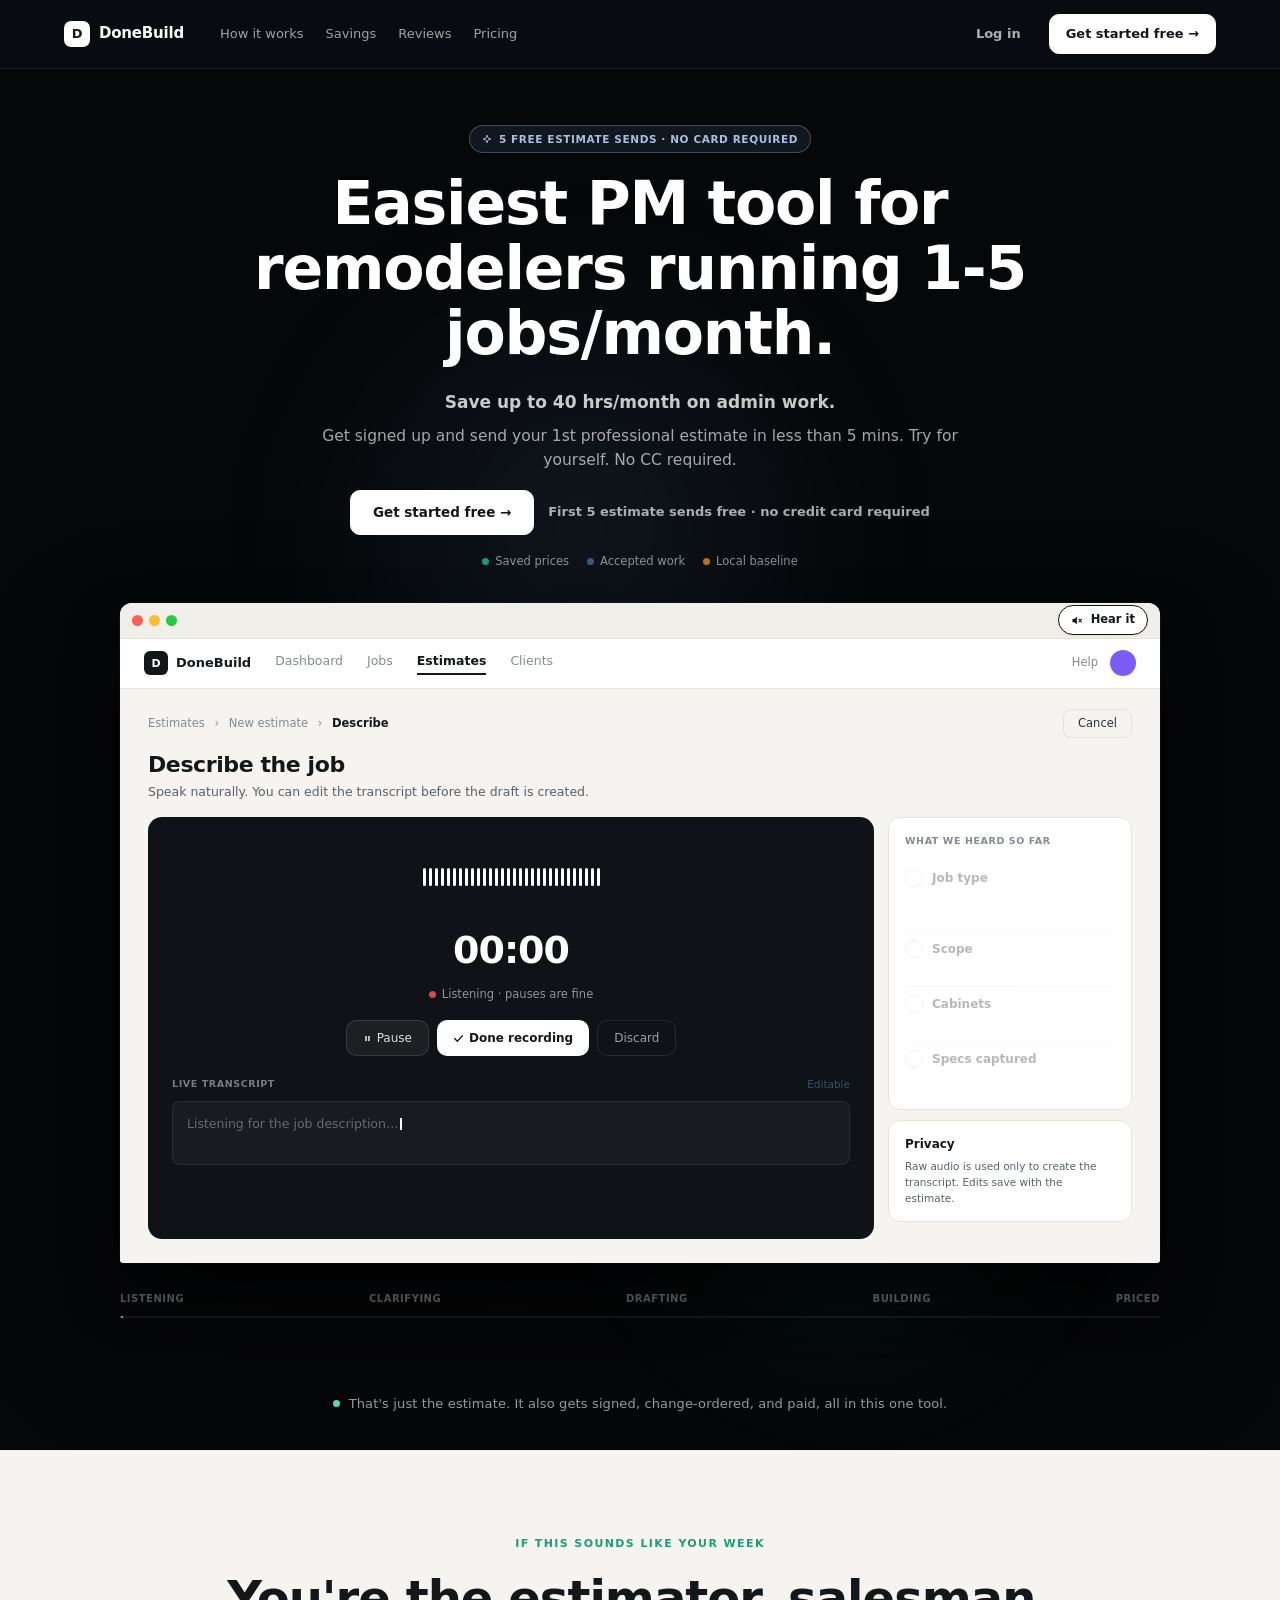
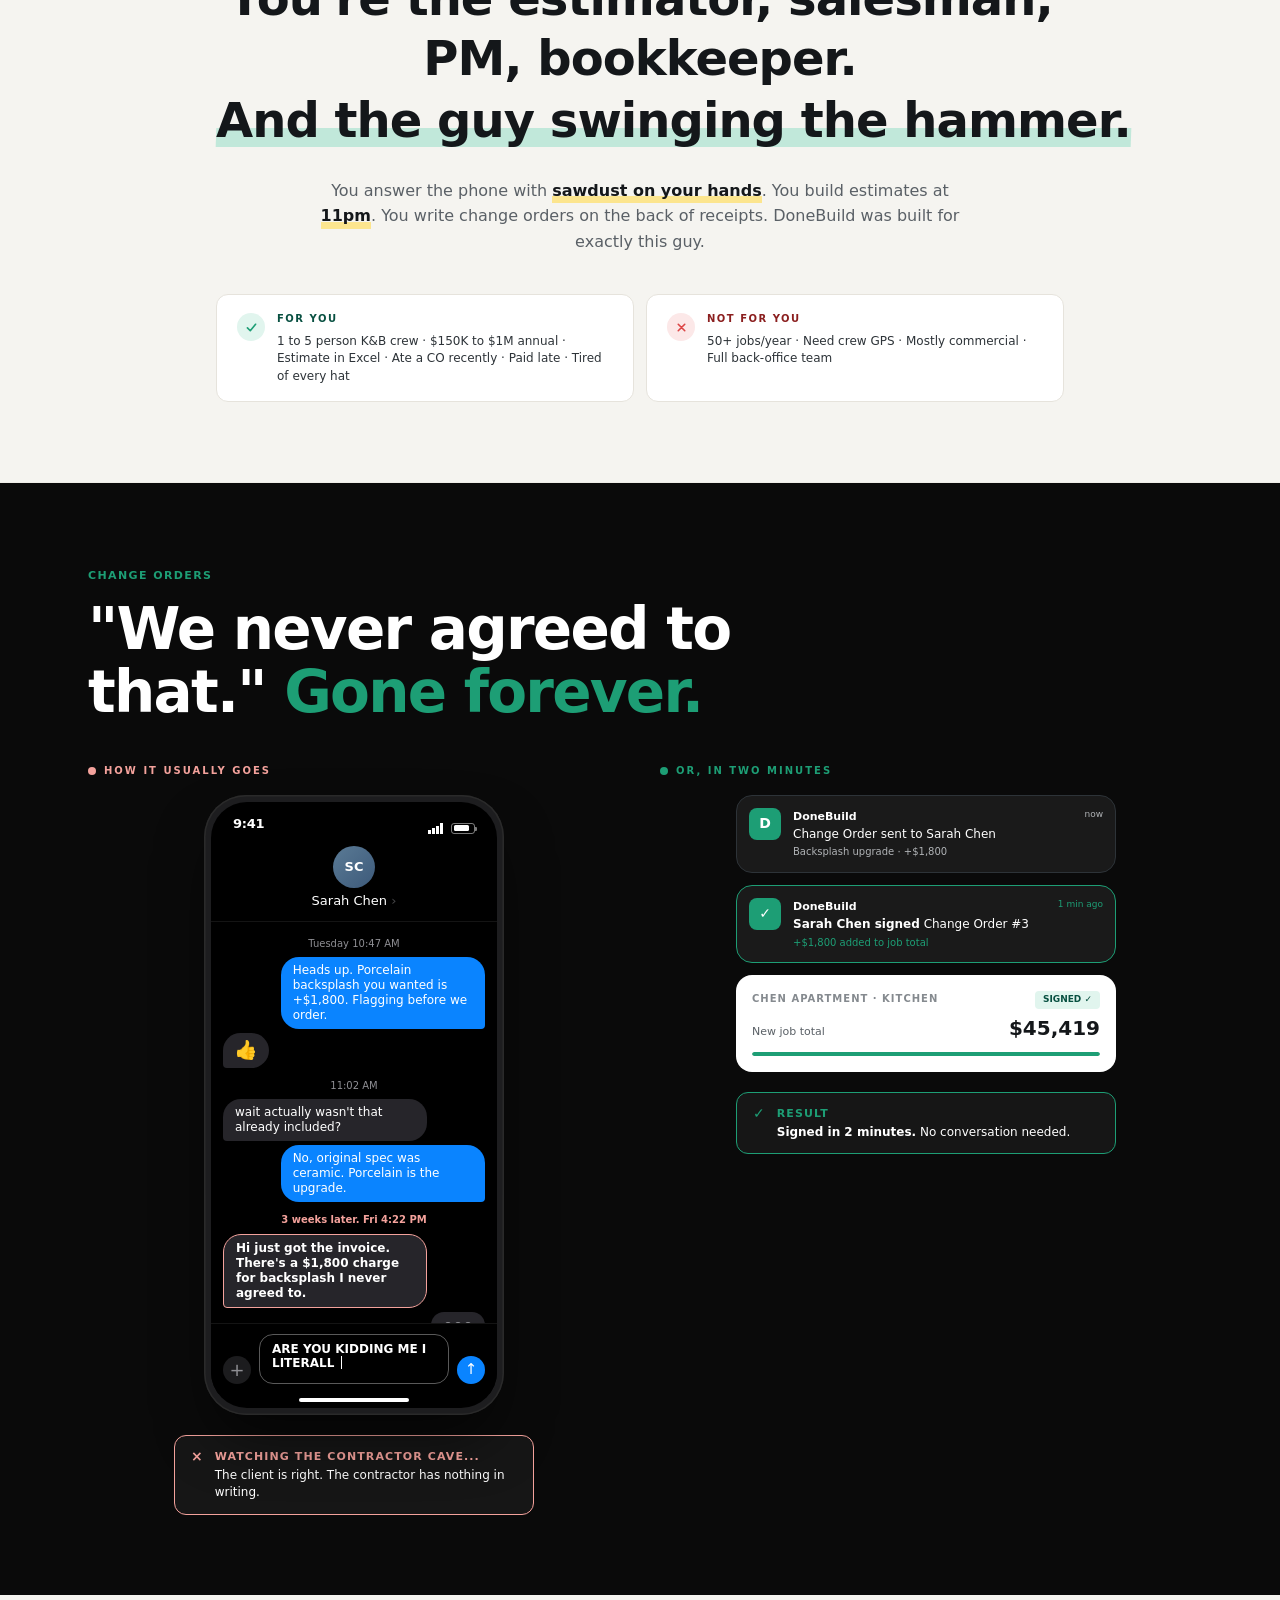
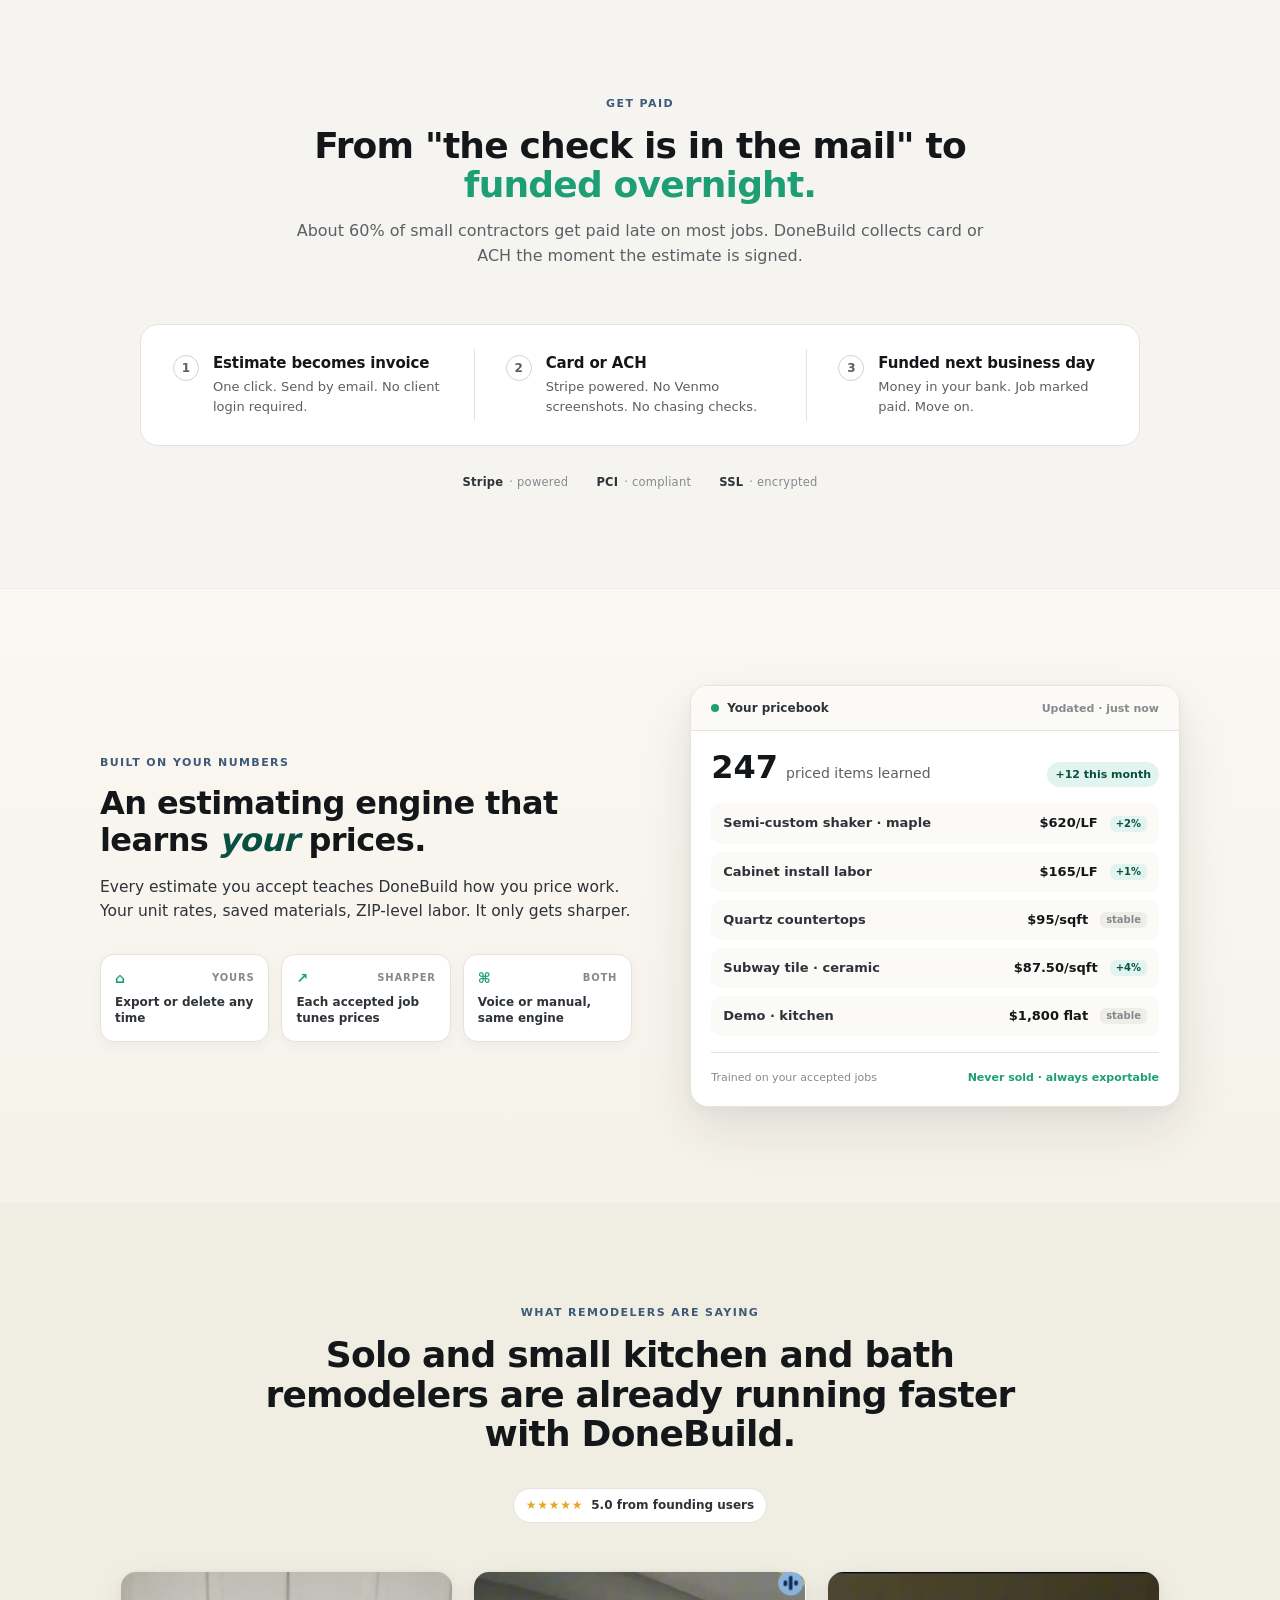
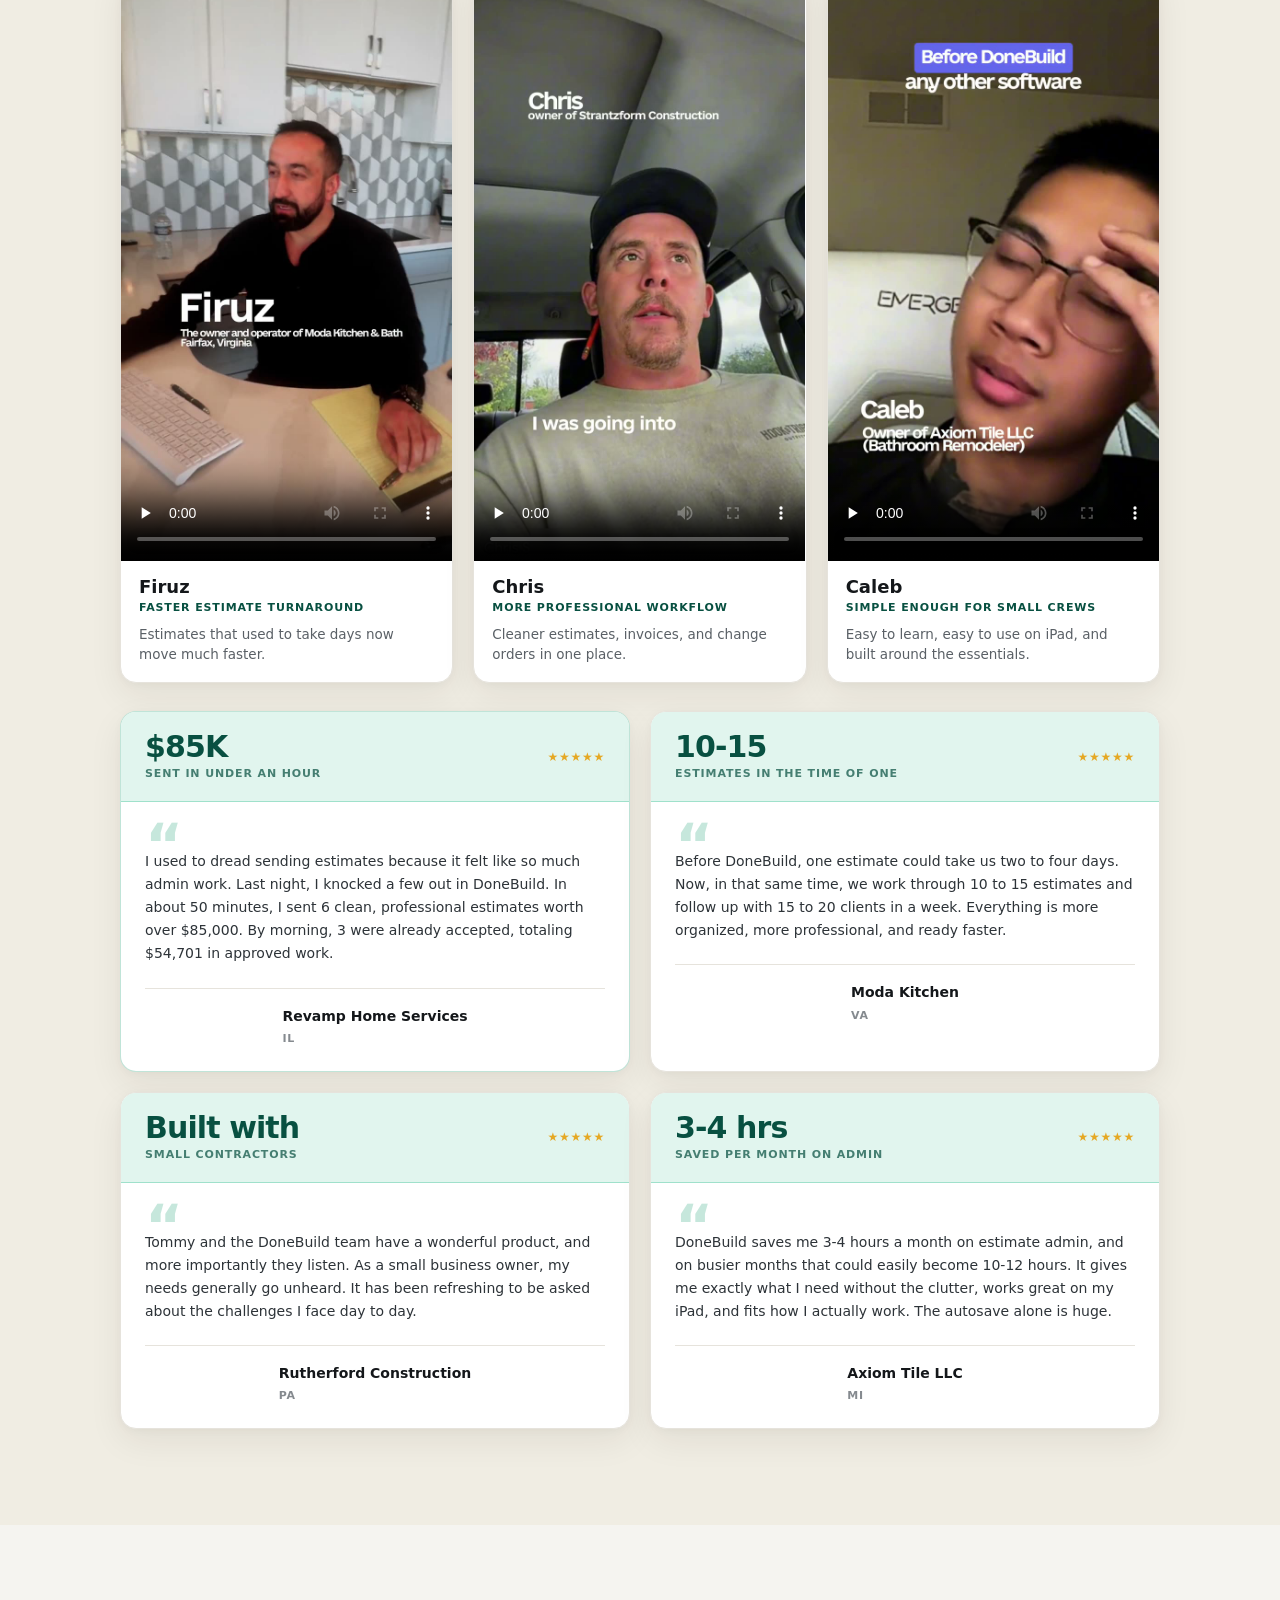
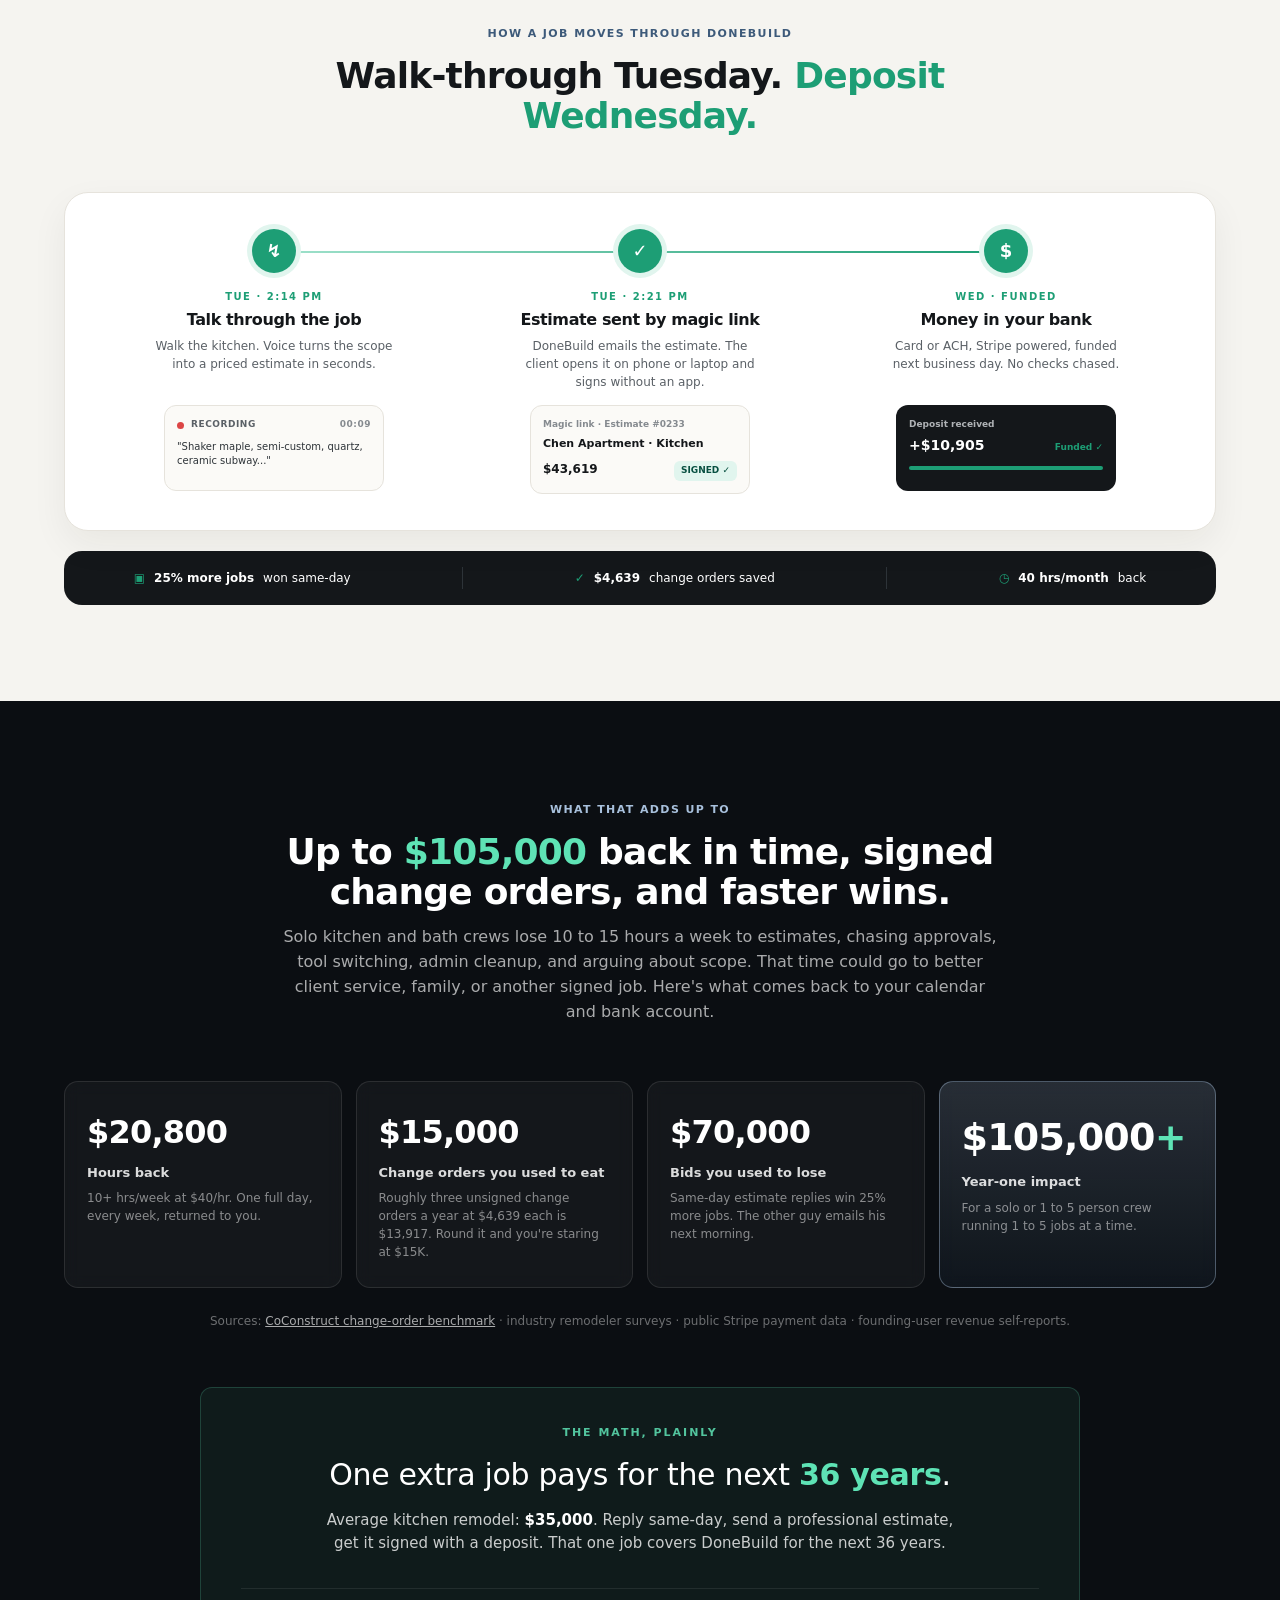
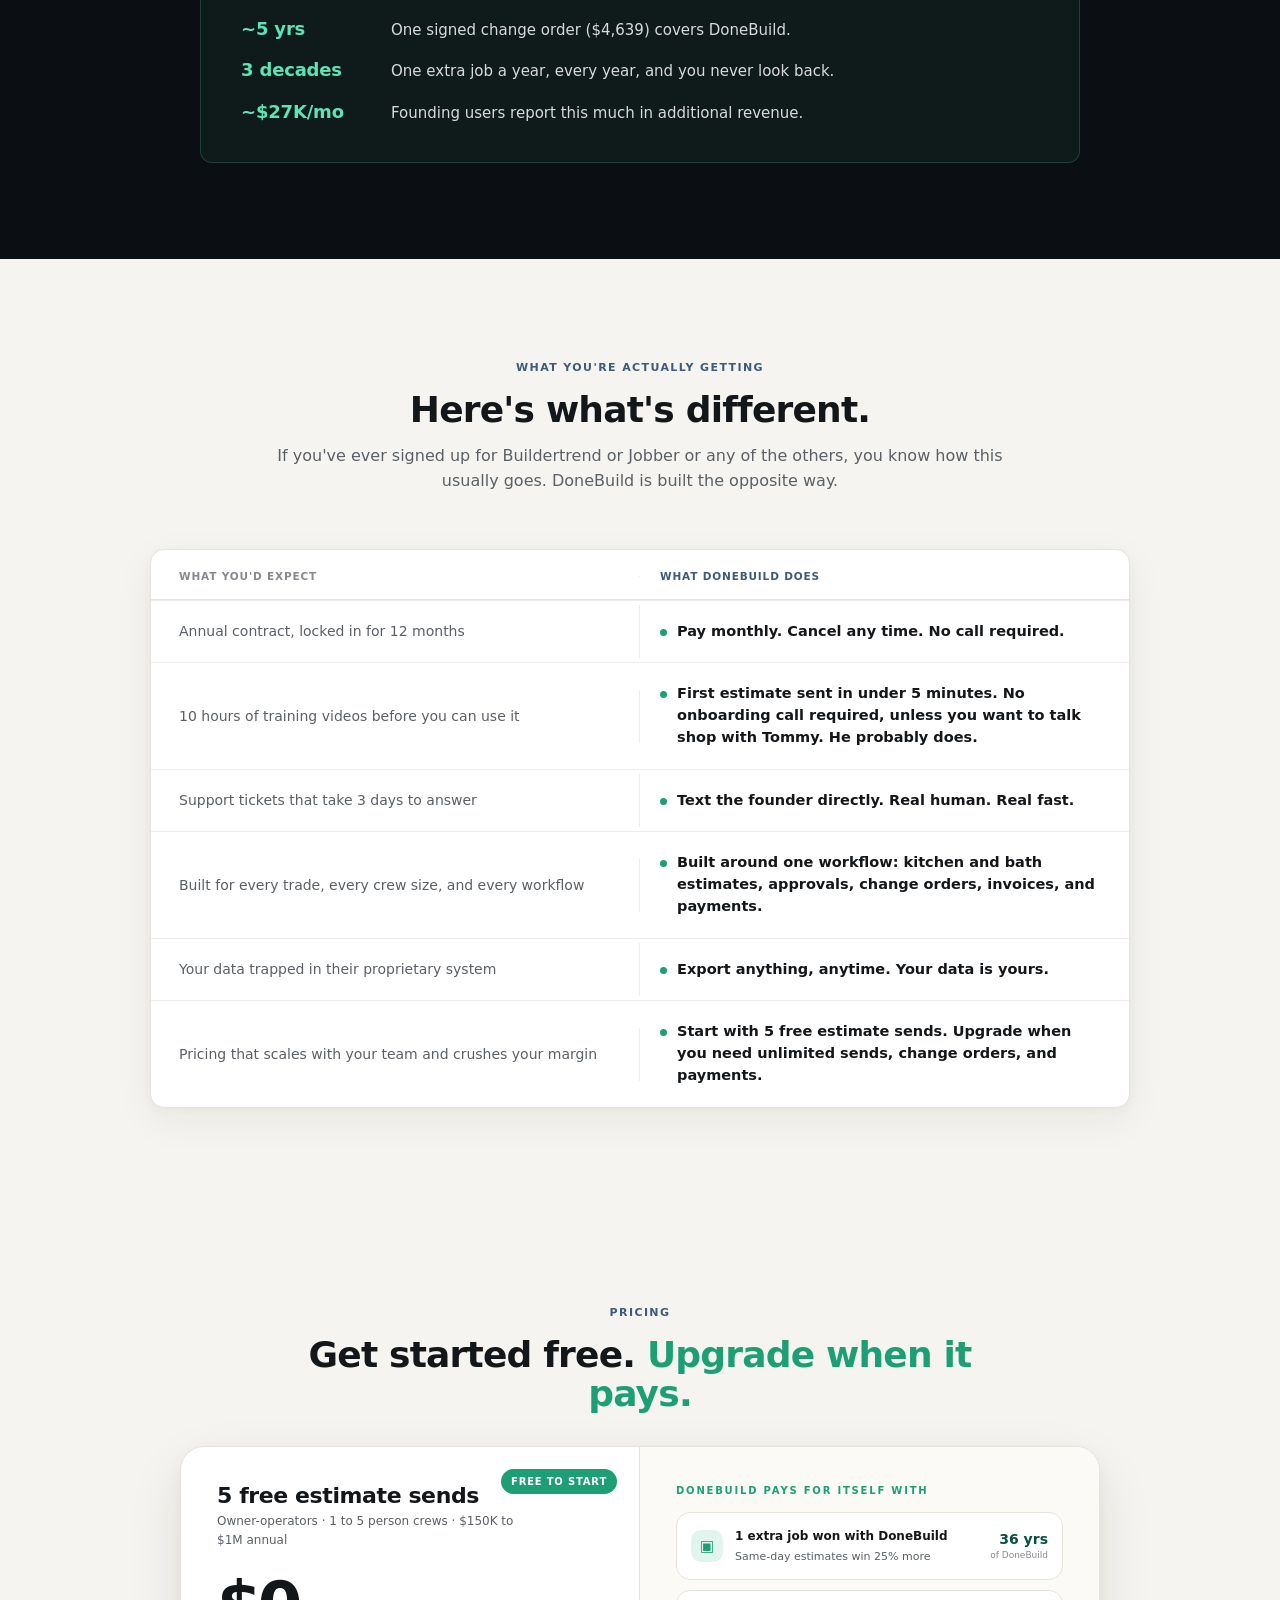
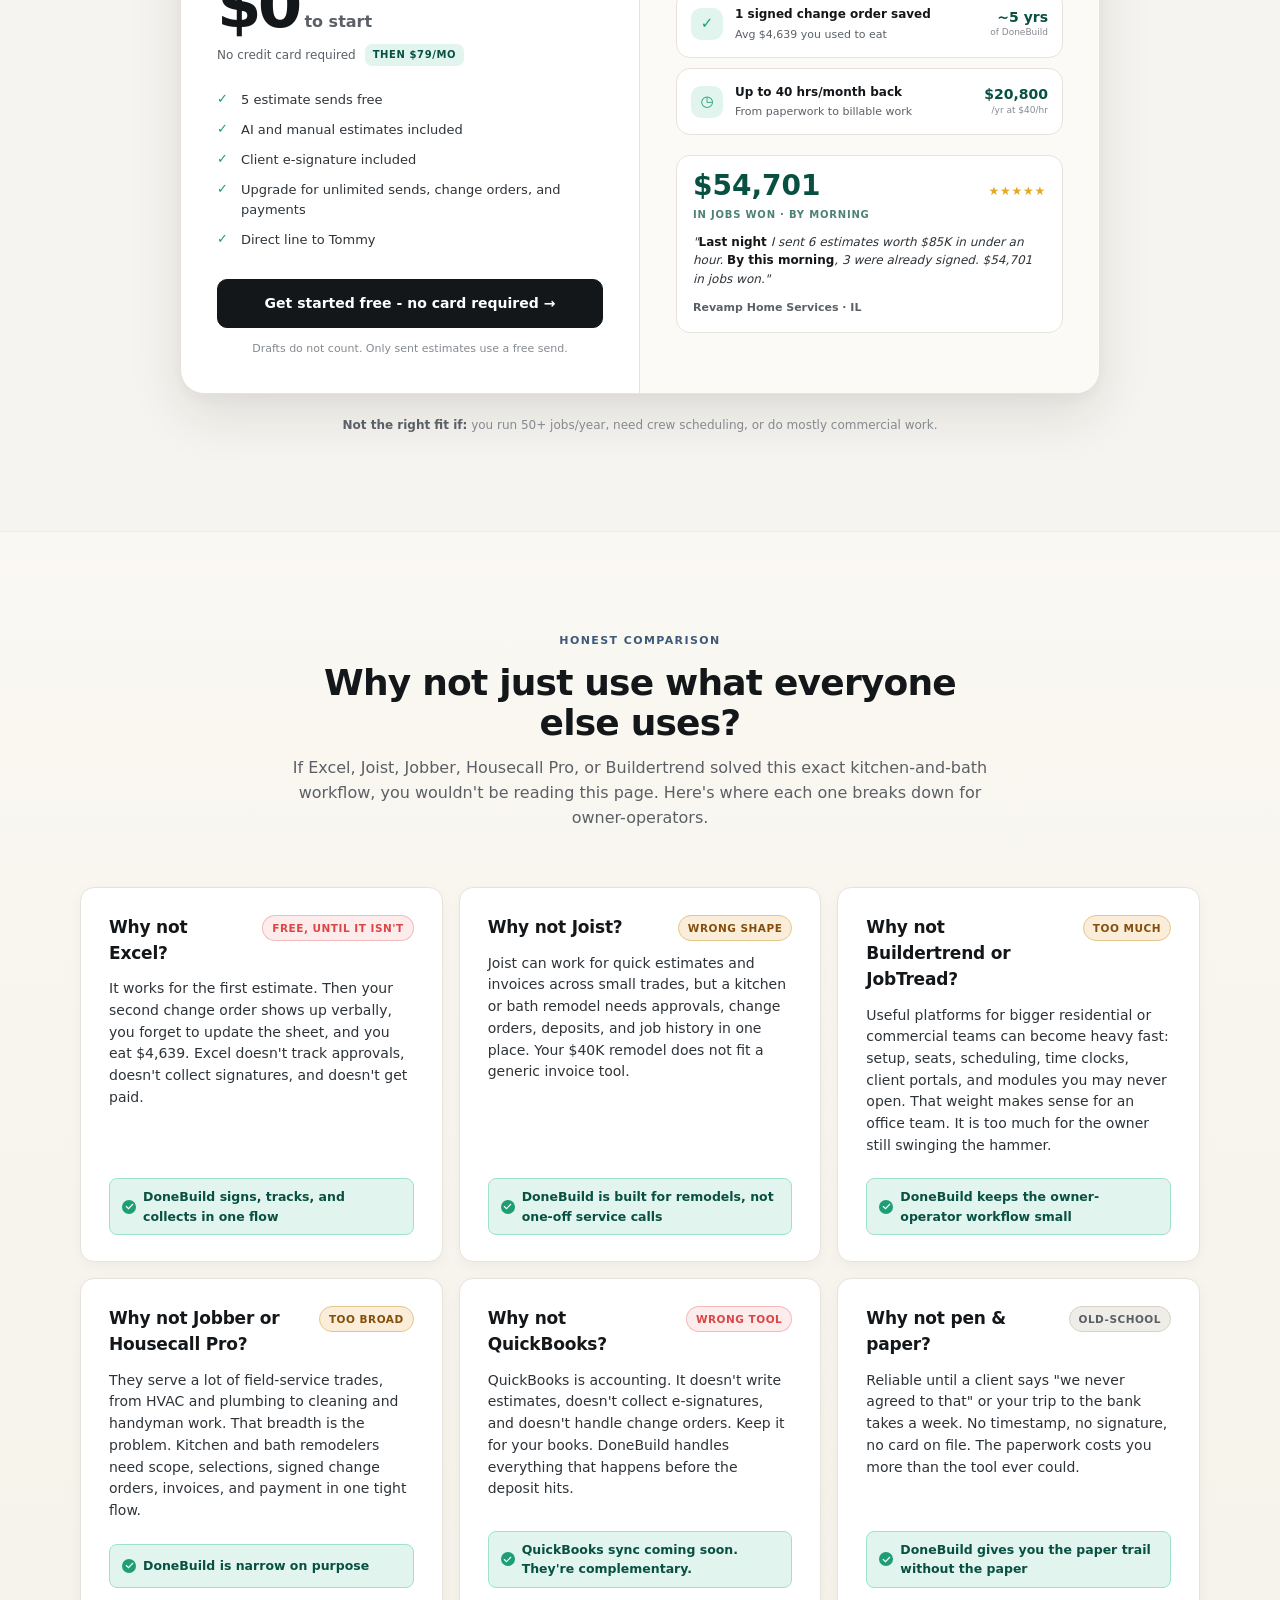
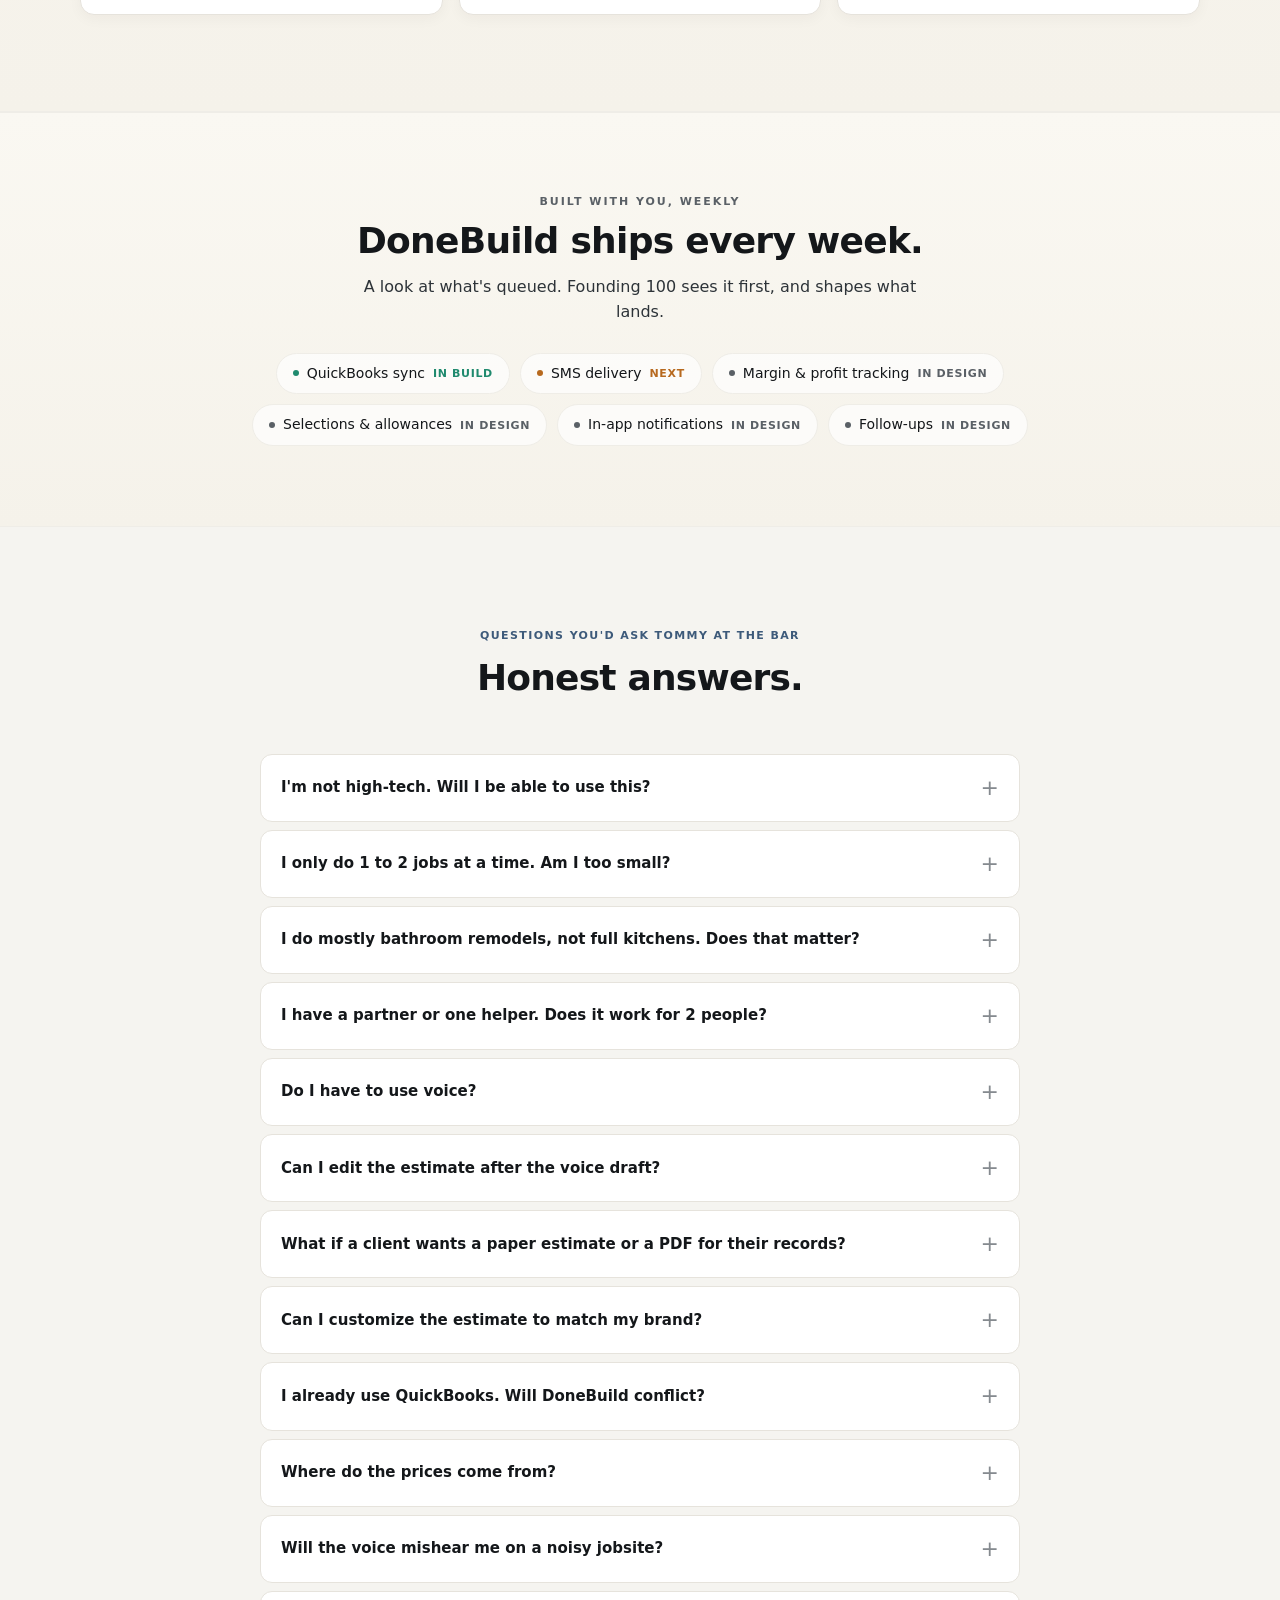
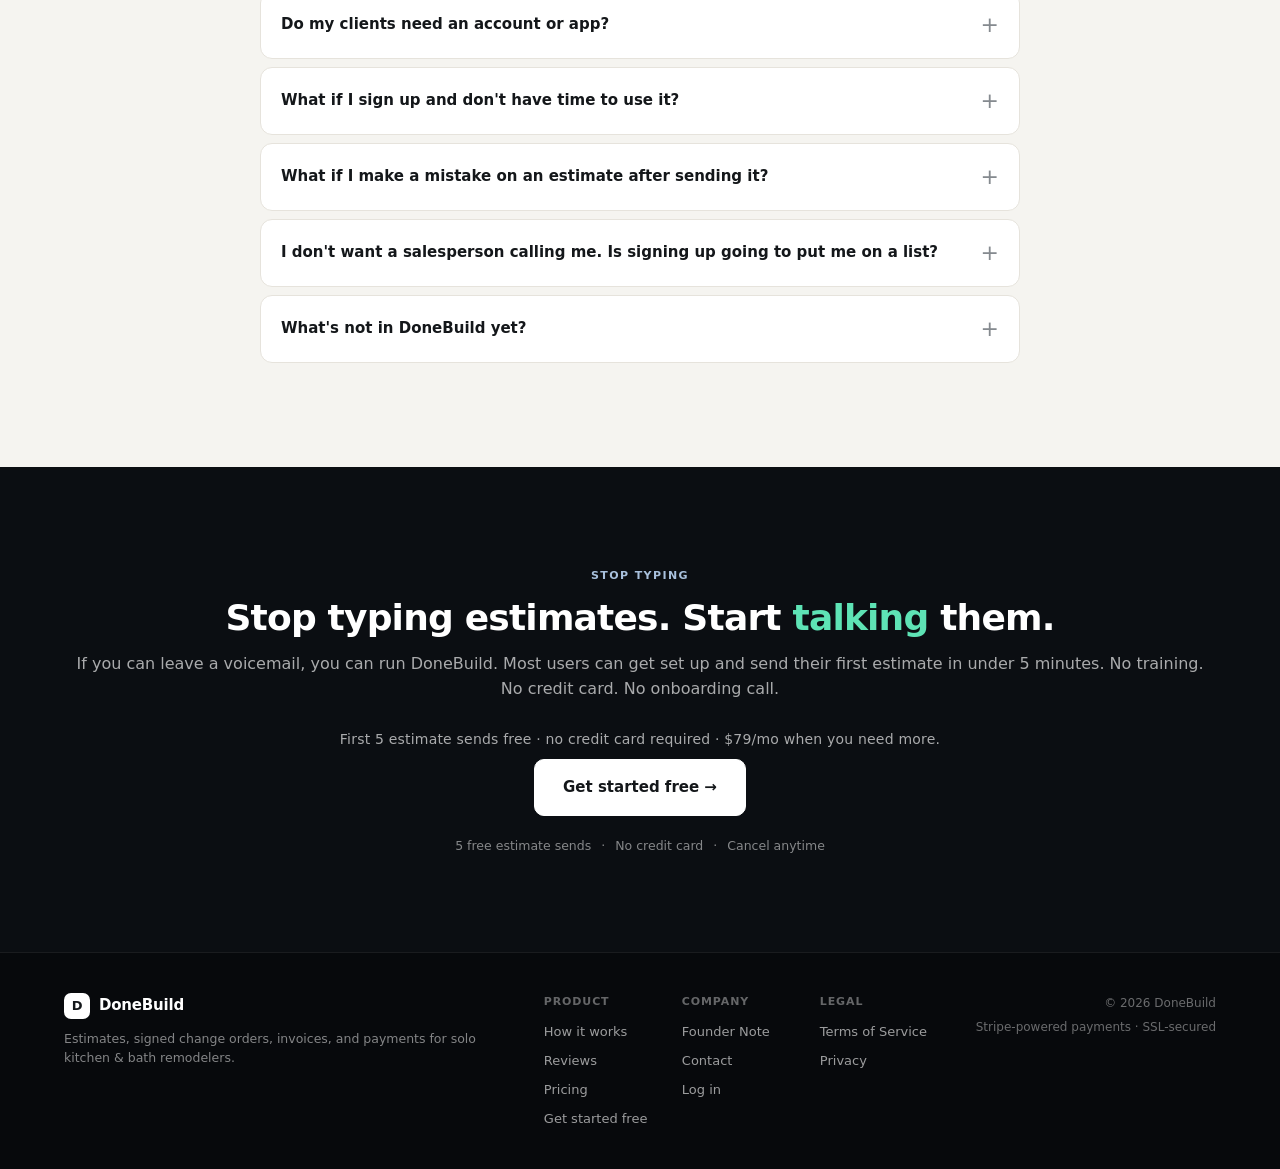
==== commit a7f5e82b: "feat: add landing testimonial videos" ====
--- a/index.html
+++ b/index.html
@@ -8,7 +8,7 @@
 <meta property="og:title" content="DoneBuild · Easiest PM tool for remodelers running 1-5 jobs/month." />
 <meta property="og:description" content="Save up to 40 hrs/month on admin work. Get signed up and send your first professional estimate in less than 5 mins. No credit card required." />
 
-<link rel="stylesheet" href="style.css?v=hero-copy-free-start" />
+<link rel="stylesheet" href="style.css?v=testimonial-videos-20260627" />
 </head>
 <body>
 
@@ -1218,6 +1218,44 @@
         <span class="review-stars" aria-hidden="true">★★★★★</span>
         <span>5.0 from founding users</span>
       </div>
+    </div>
+    <div class="video-testimonial-grid" aria-label="Customer testimonial videos">
+      <article class="video-testimonial-card">
+        <div class="video-testimonial-media">
+          <video class="video-testimonial-player" controls playsinline preload="none" poster="assets/testimonials/firuz-donebuild-poster.jpg" width="1080" height="1920" aria-label="Firuz testimonial video">
+            <source src="assets/testimonials/firuz-donebuild-testimonial.mp4" type="video/mp4">
+          </video>
+        </div>
+        <div class="video-testimonial-copy">
+          <strong>Firuz</strong>
+          <span>Faster estimate turnaround</span>
+          <p>Estimates that used to take days now move much faster.</p>
+        </div>
+      </article>
+      <article class="video-testimonial-card">
+        <div class="video-testimonial-media">
+          <video class="video-testimonial-player" controls playsinline preload="none" poster="assets/testimonials/chris-donebuild-poster.jpg" width="1080" height="1920" aria-label="Chris testimonial video">
+            <source src="assets/testimonials/chris-donebuild-testimonial.mp4" type="video/mp4">
+          </video>
+        </div>
+        <div class="video-testimonial-copy">
+          <strong>Chris</strong>
+          <span>More professional workflow</span>
+          <p>Cleaner estimates, invoices, and change orders in one place.</p>
+        </div>
+      </article>
+      <article class="video-testimonial-card">
+        <div class="video-testimonial-media">
+          <video class="video-testimonial-player" controls playsinline preload="none" poster="assets/testimonials/caleb-donebuild-poster.jpg" width="1080" height="1920" aria-label="Caleb testimonial video">
+            <source src="assets/testimonials/caleb-donebuild-testimonial.mp4" type="video/mp4">
+          </video>
+        </div>
+        <div class="video-testimonial-copy">
+          <strong>Caleb</strong>
+          <span>Simple enough for small crews</span>
+          <p>Easy to learn, easy to use on iPad, and built around the essentials.</p>
+        </div>
+      </article>
     </div>
     <div class="review-grid">
       <article class="review-card review-card-featured">
--- a/style.css
+++ b/style.css
@@ -3716,6 +3716,58 @@
   letter-spacing: 0.06em;
   line-height: 1;
 }
+.video-testimonial-grid {
+  display: grid;
+  grid-template-columns: repeat(3, minmax(0, 1fr));
+  gap: 20px;
+  max-width: 1040px;
+  margin: 0 auto 28px;
+}
+.video-testimonial-card {
+  overflow: hidden;
+  border: 1px solid var(--line);
+  border-radius: 16px;
+  background: #fff;
+  box-shadow: 0 12px 34px rgba(40, 30, 18, 0.07),
+              0 2px 8px rgba(40, 30, 18, 0.03);
+}
+.video-testimonial-media {
+  aspect-ratio: 9 / 16;
+  background: #0B0E12;
+}
+.video-testimonial-player {
+  display: block;
+  width: 100%;
+  height: 100%;
+  background: #0B0E12;
+  object-fit: cover;
+}
+.video-testimonial-copy {
+  padding: 16px 18px 18px;
+}
+.video-testimonial-copy strong {
+  display: block;
+  color: var(--ink-1);
+  font-size: 18px;
+  line-height: 1.1;
+  font-weight: 850;
+}
+.video-testimonial-copy span {
+  display: block;
+  margin-top: 5px;
+  color: var(--ok-ink);
+  font-size: 11px;
+  line-height: 1.25;
+  font-weight: 850;
+  letter-spacing: 0.08em;
+  text-transform: uppercase;
+}
+.video-testimonial-copy p {
+  margin: 10px 0 0;
+  color: var(--ink-3);
+  font-size: 13.5px;
+  line-height: 1.45;
+}
 .section-reviews-v3 .review-grid {
   gap: 20px;
   max-width: 1040px;
@@ -3805,6 +3857,35 @@
   text-transform: uppercase;
 }
 
+@media (max-width: 860px) {
+  .section-reviews-v3 .section-head {
+    margin-bottom: 34px;
+  }
+  .video-testimonial-grid {
+    display: flex;
+    gap: 14px;
+    max-width: none;
+    margin: 0 0 26px;
+    padding: 0 0 10px;
+    overflow-x: auto;
+    scroll-snap-type: x mandatory;
+    -webkit-overflow-scrolling: touch;
+  }
+  .video-testimonial-card {
+    flex: 0 0 min(78vw, 320px);
+    scroll-snap-align: center;
+  }
+  .video-testimonial-copy {
+    padding: 15px 16px 17px;
+  }
+  .video-testimonial-copy strong {
+    font-size: 17px;
+  }
+  .video-testimonial-copy p {
+    font-size: 13px;
+  }
+}
+
 /* ─── G: Honest comparison 3x2 grid ───────────────────────────────────── */
 .whynot-grid {
   grid-template-columns: repeat(3, minmax(0, 1fr));
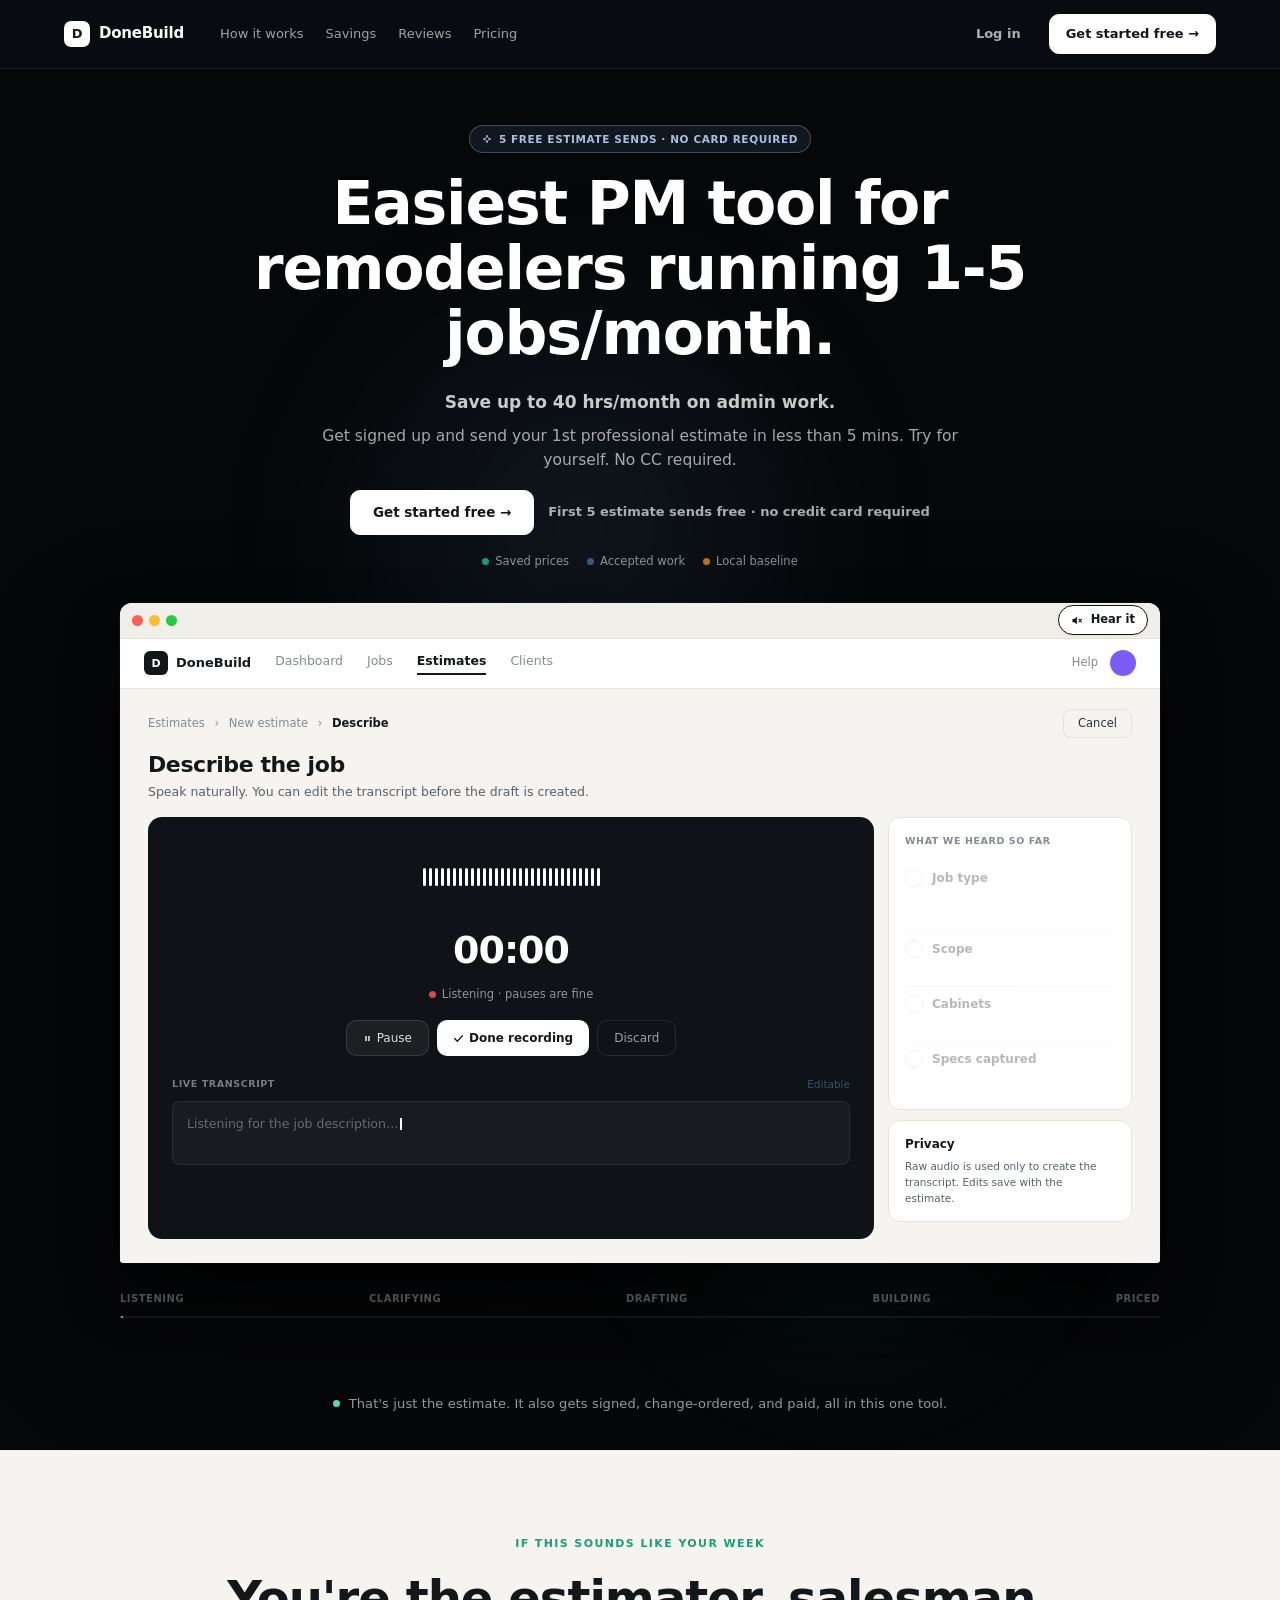
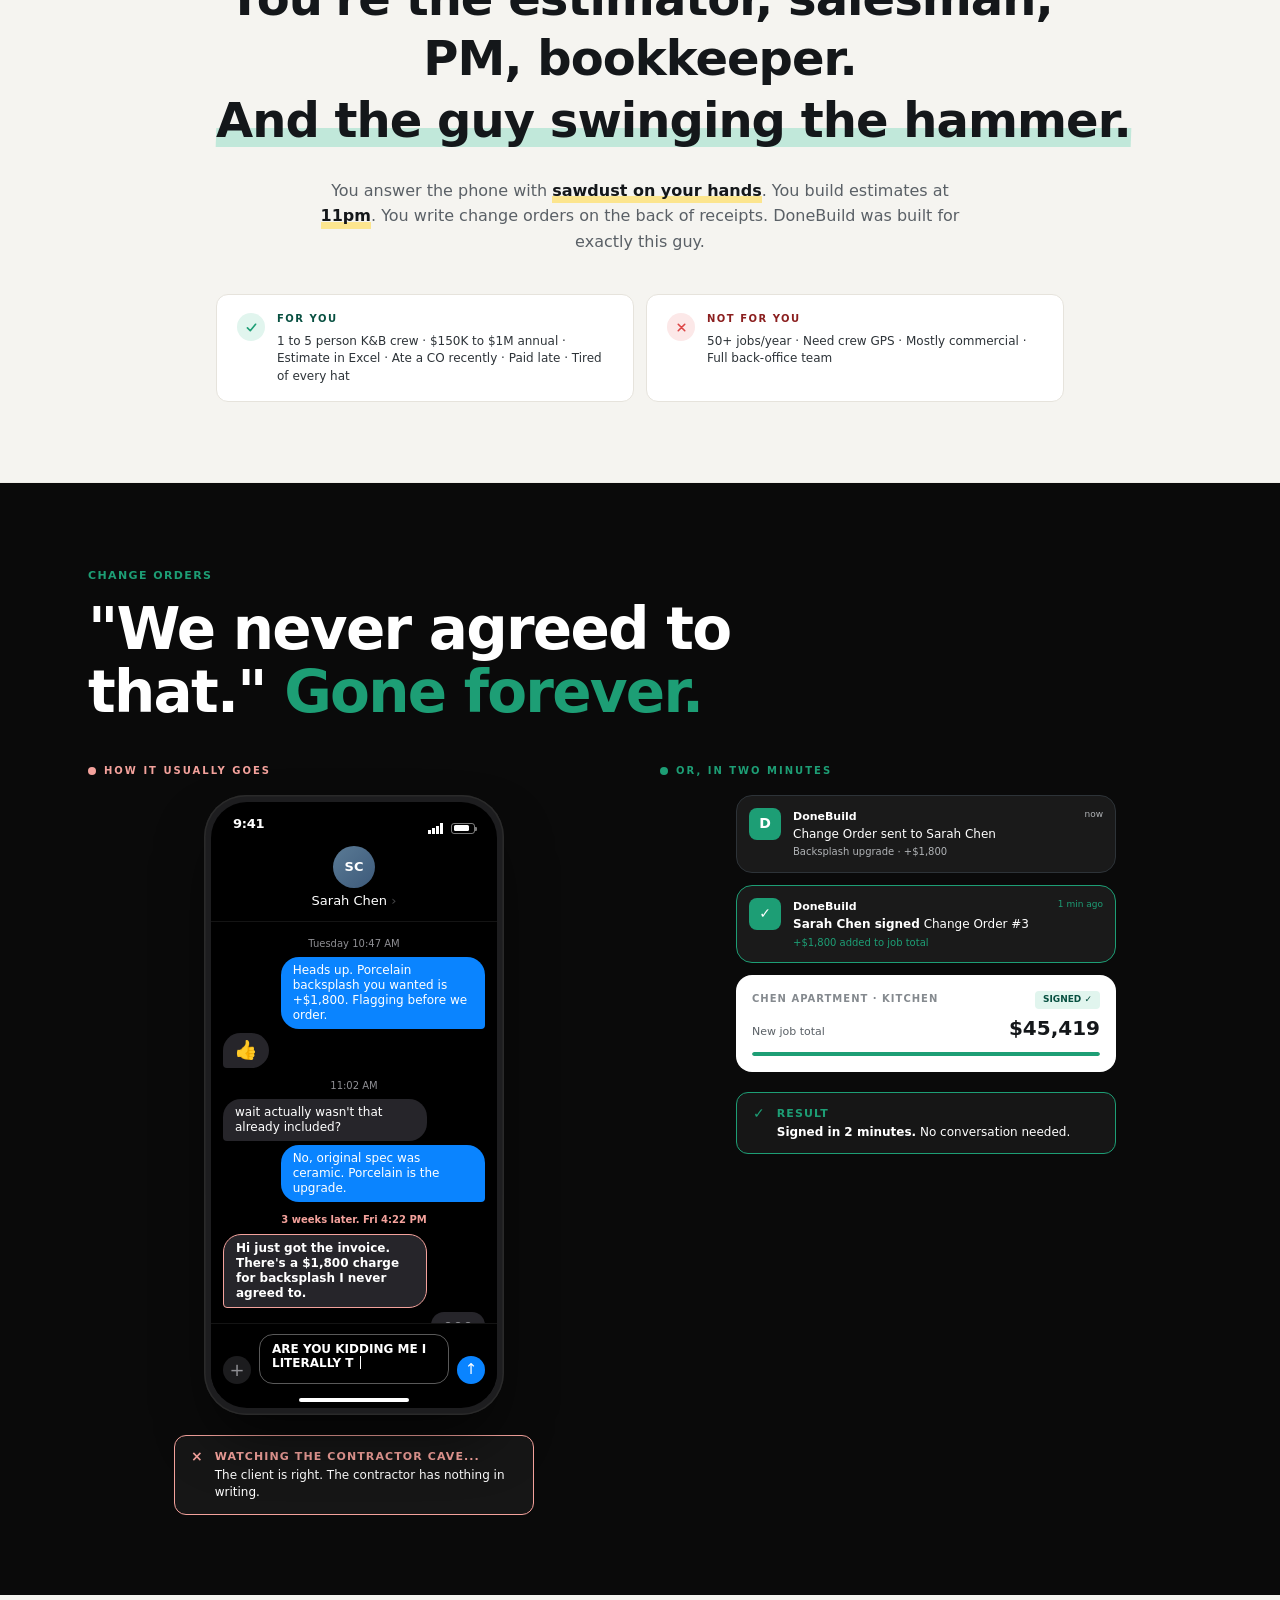
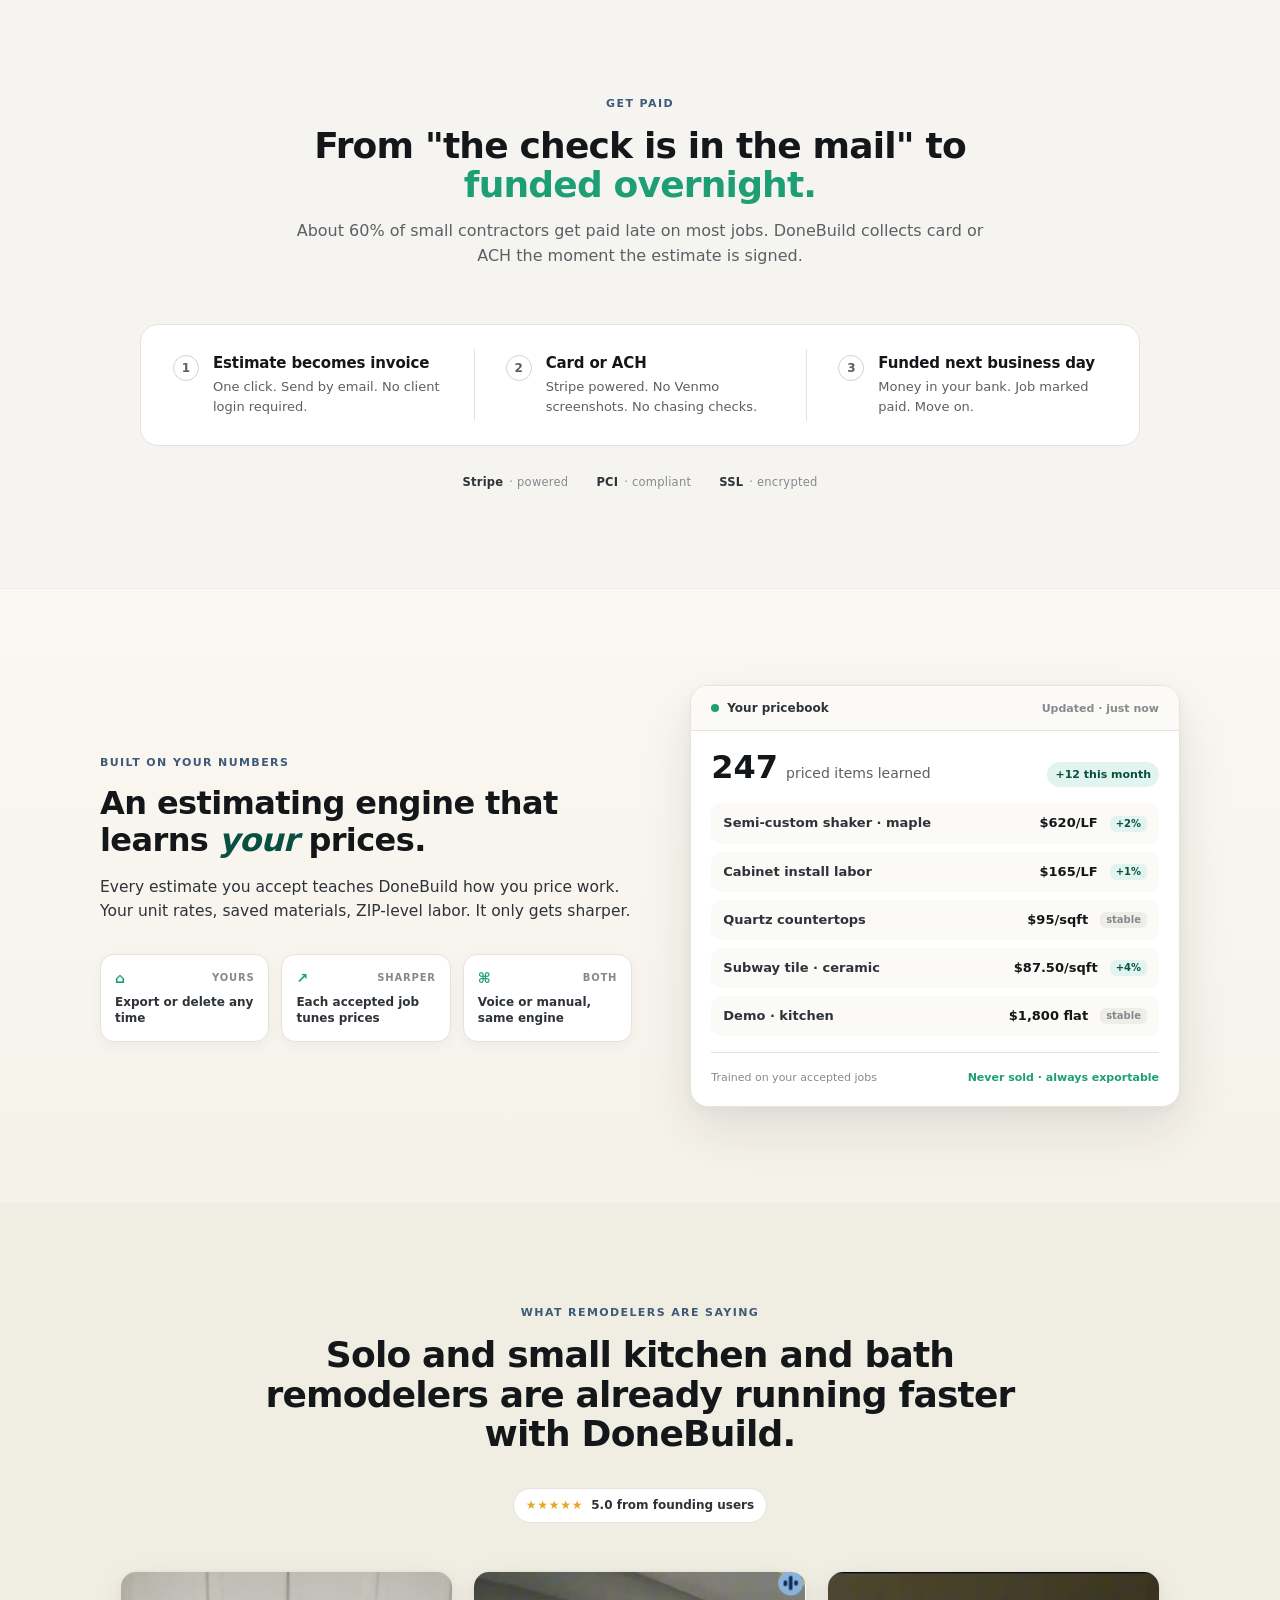
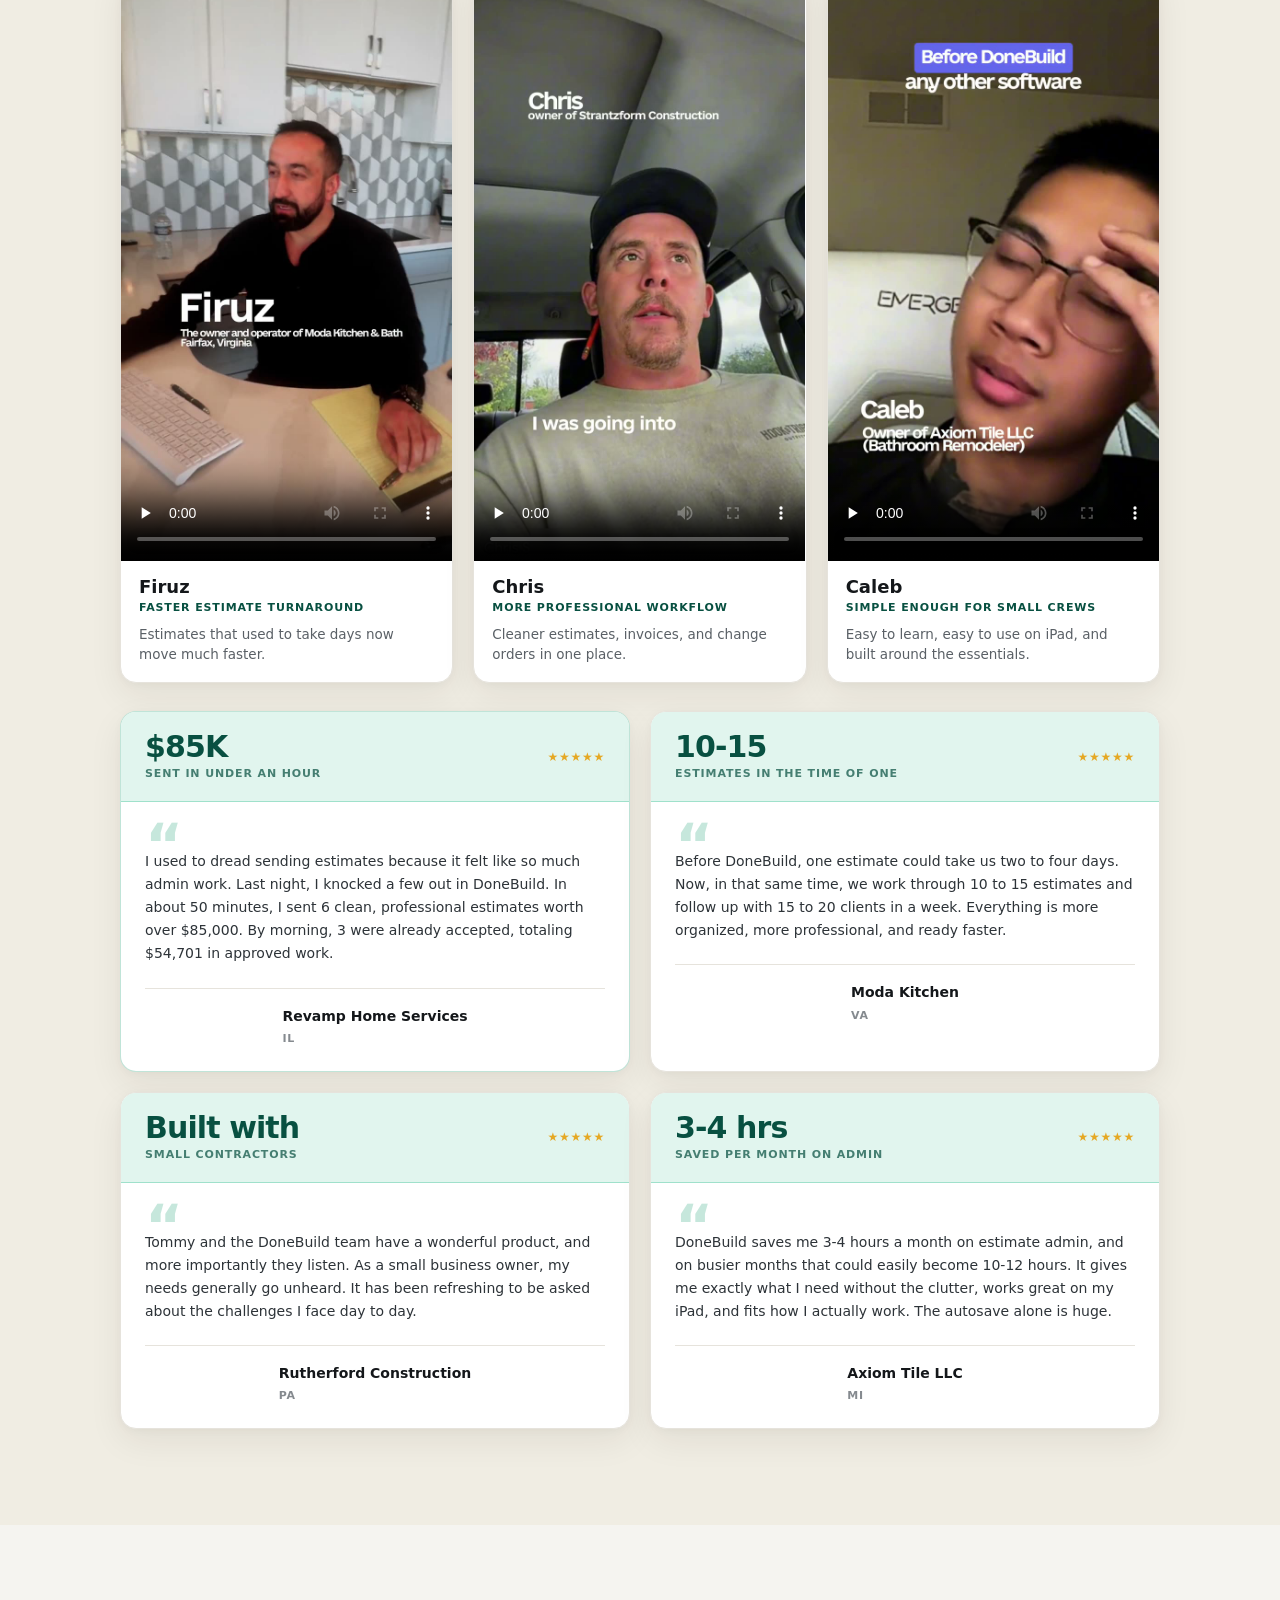
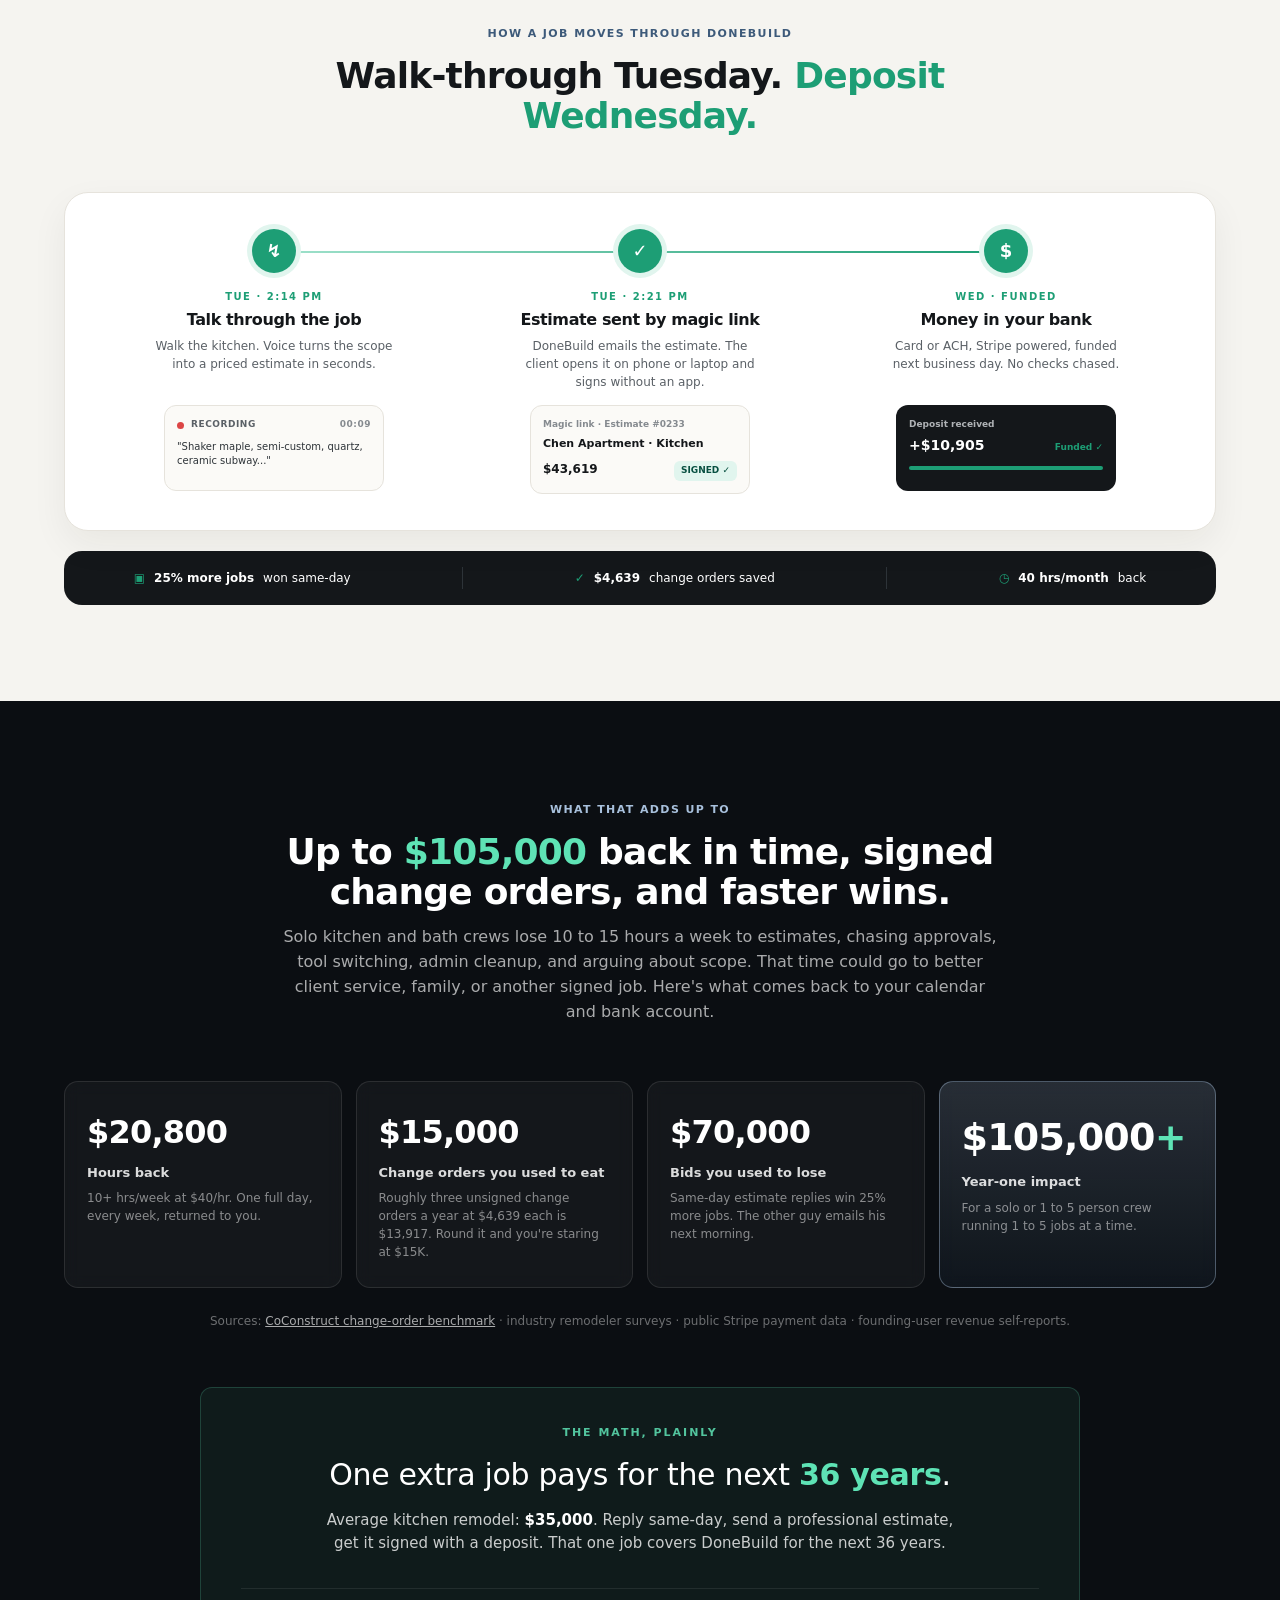
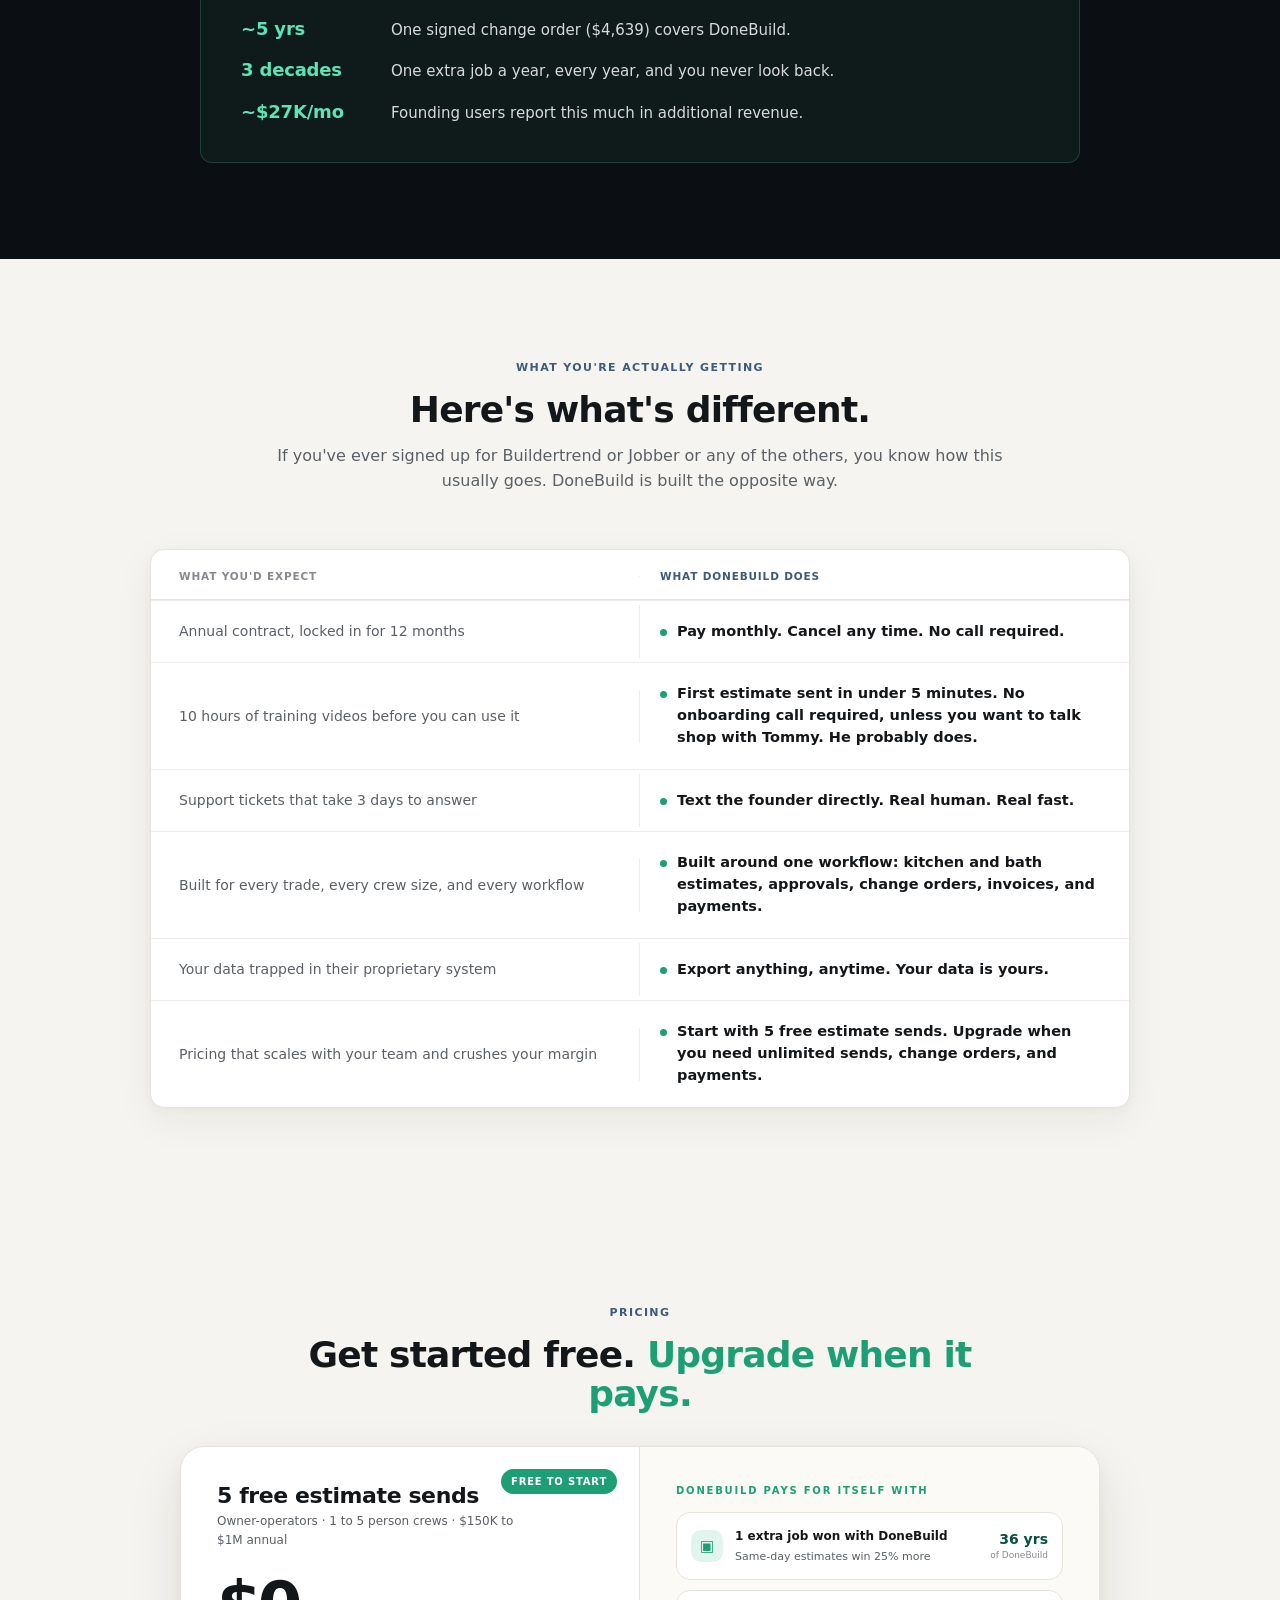
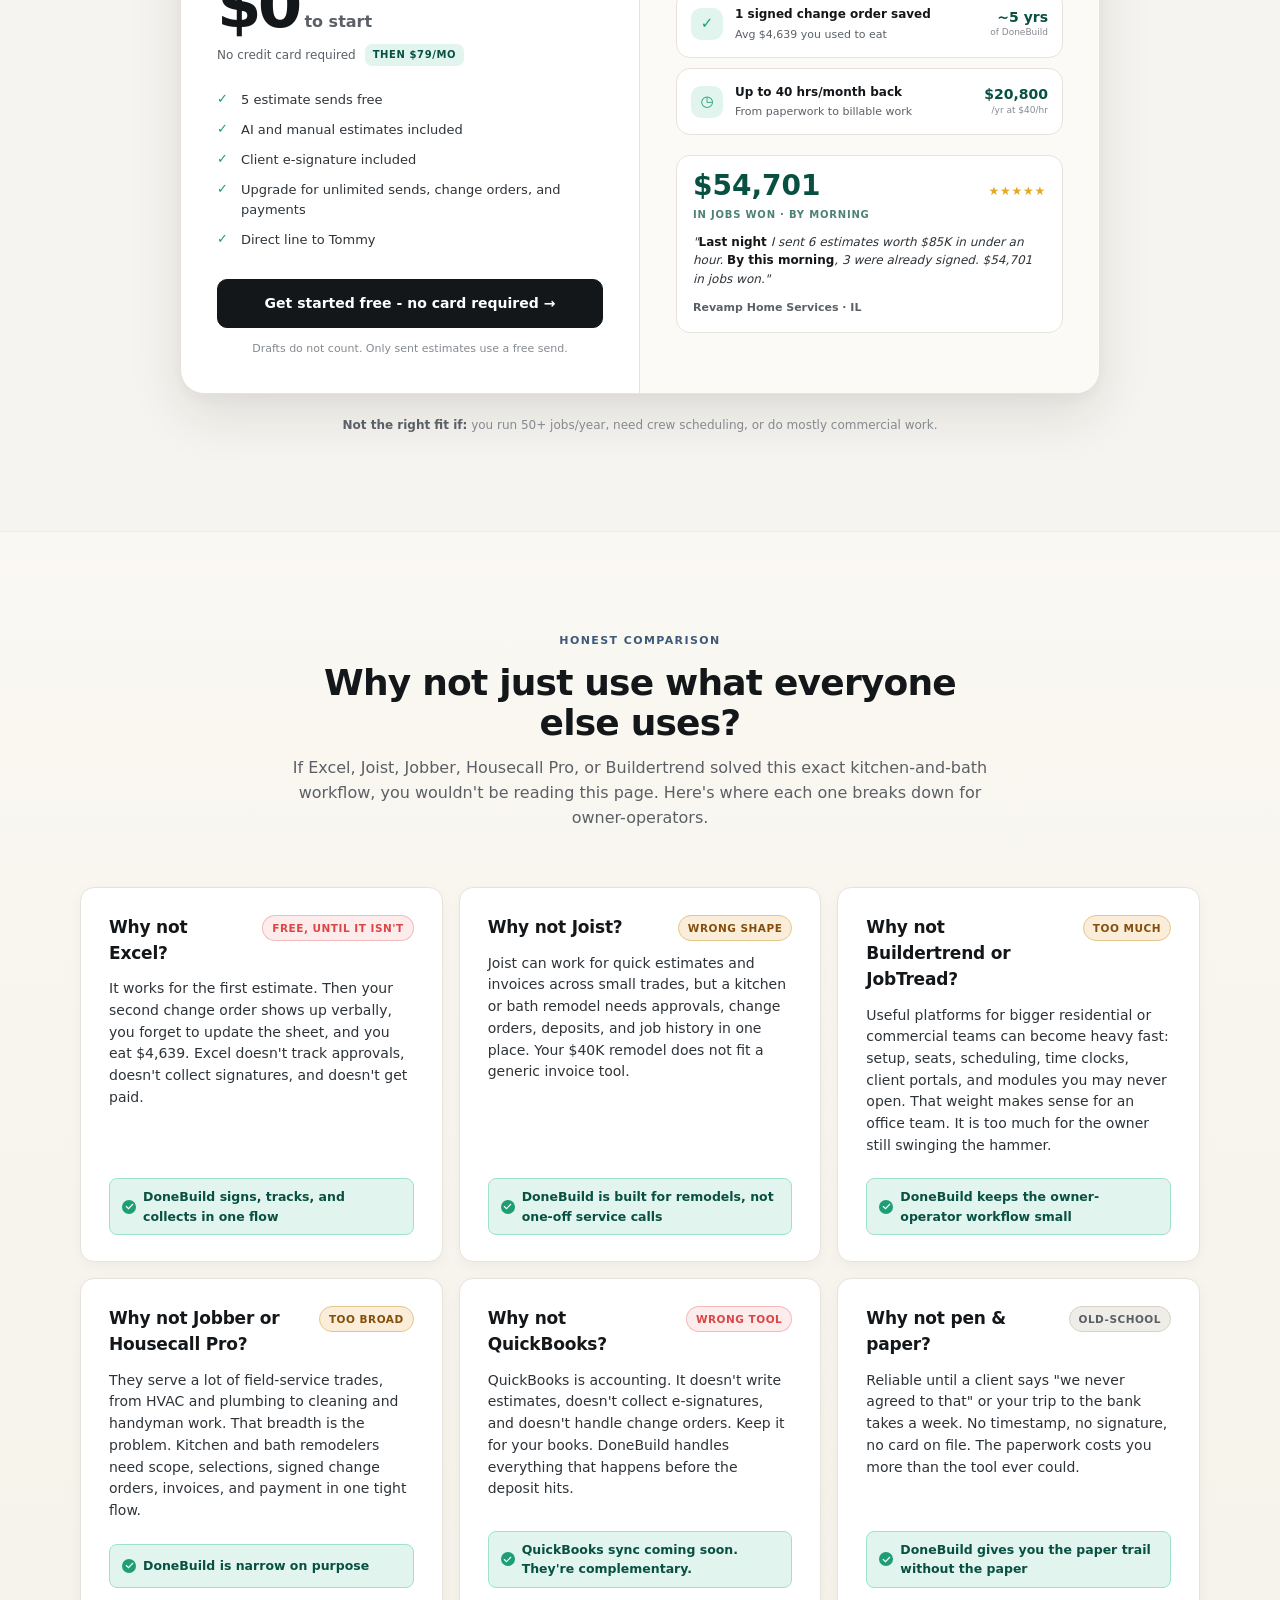
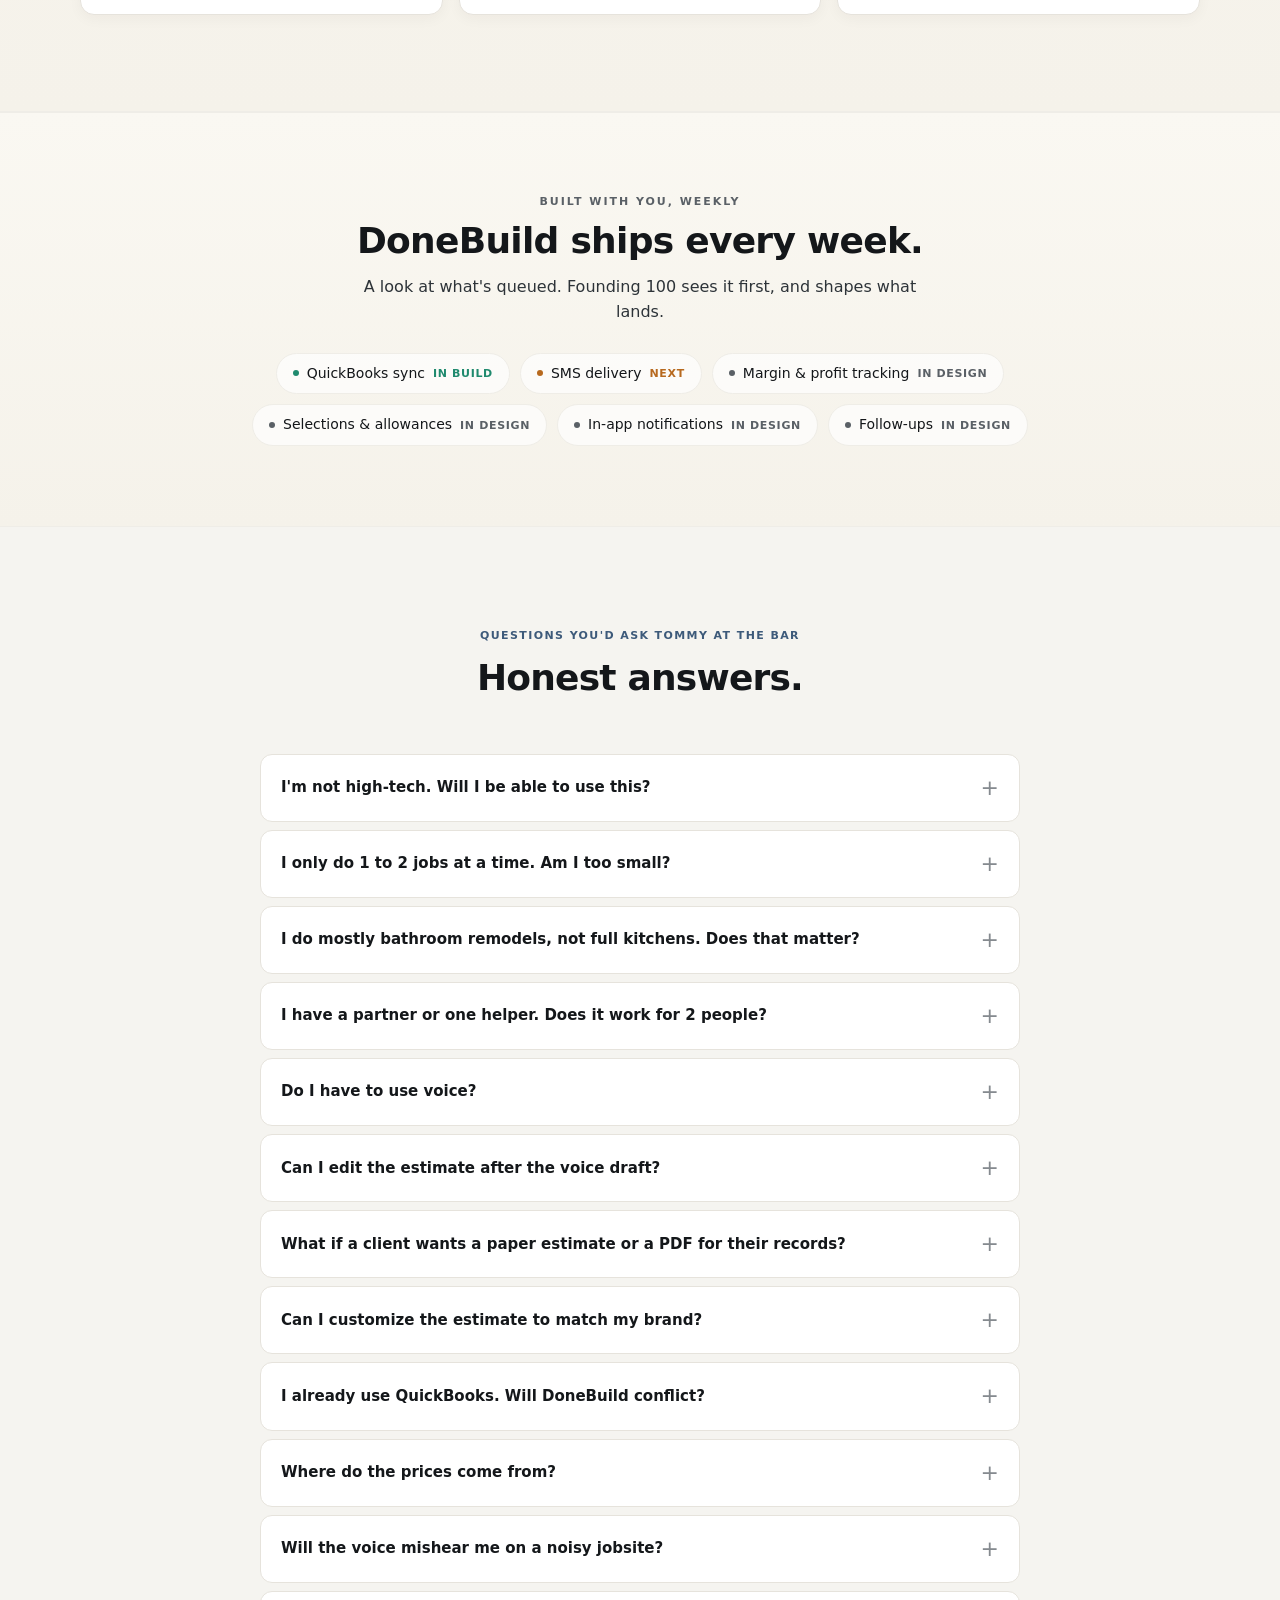
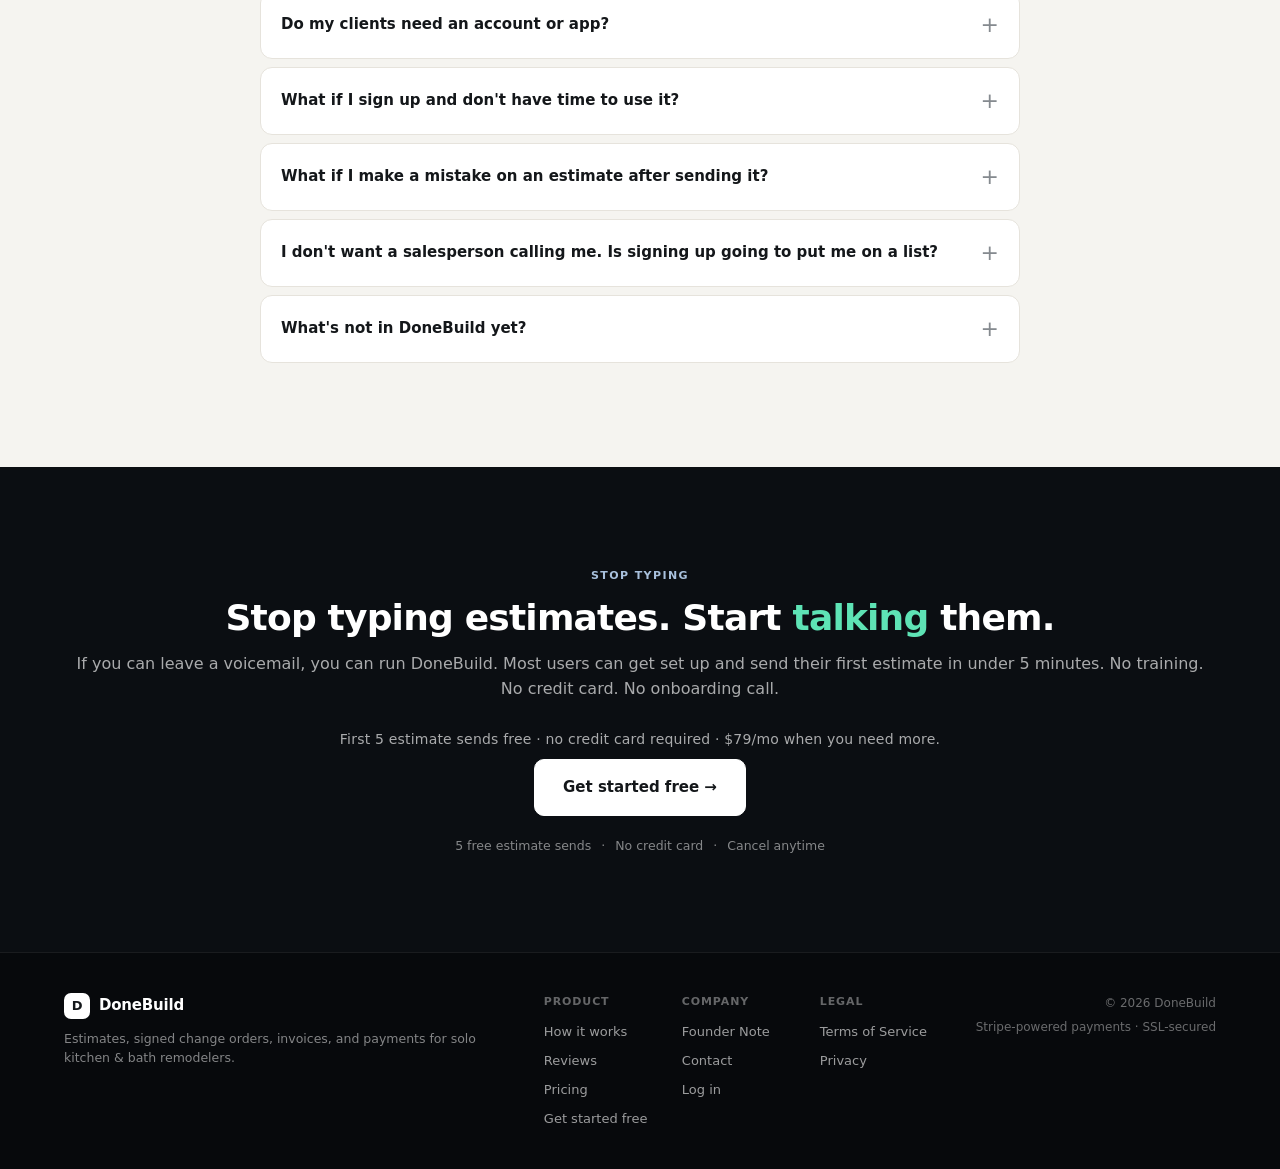
==== commit 55bef5fb: "fix: harden testimonial video playback" ====
--- a/index.html
+++ b/index.html
@@ -1257,6 +1257,28 @@
         </div>
       </article>
     </div>
+    <script>
+      (() => {
+        const bindExclusiveTestimonialPlayback = () => {
+          const videos = document.querySelectorAll(".video-testimonial-player");
+          videos.forEach((video) => {
+            if (video.dataset.exclusivePlaybackBound === "true") return;
+            video.dataset.exclusivePlaybackBound = "true";
+            video.addEventListener("play", () => {
+              videos.forEach((otherVideo) => {
+                if (otherVideo !== video && !otherVideo.paused) otherVideo.pause();
+              });
+            });
+          });
+        };
+
+        if (document.readyState === "loading") {
+          document.addEventListener("DOMContentLoaded", bindExclusiveTestimonialPlayback, { once: true });
+        } else {
+          bindExclusiveTestimonialPlayback();
+        }
+      })();
+    </script>
     <div class="review-grid">
       <article class="review-card review-card-featured">
         <div class="review-metric-head">
--- a/style.css
+++ b/style.css
@@ -3742,6 +3742,17 @@
   background: #0B0E12;
   object-fit: cover;
 }
+.video-testimonial-player:fullscreen {
+  object-fit: contain;
+  background: #000;
+}
+.video-testimonial-player:-webkit-full-screen {
+  object-fit: contain;
+  background: #000;
+}
+.video-testimonial-player::backdrop {
+  background: #000;
+}
 .video-testimonial-copy {
   padding: 16px 18px 18px;
 }
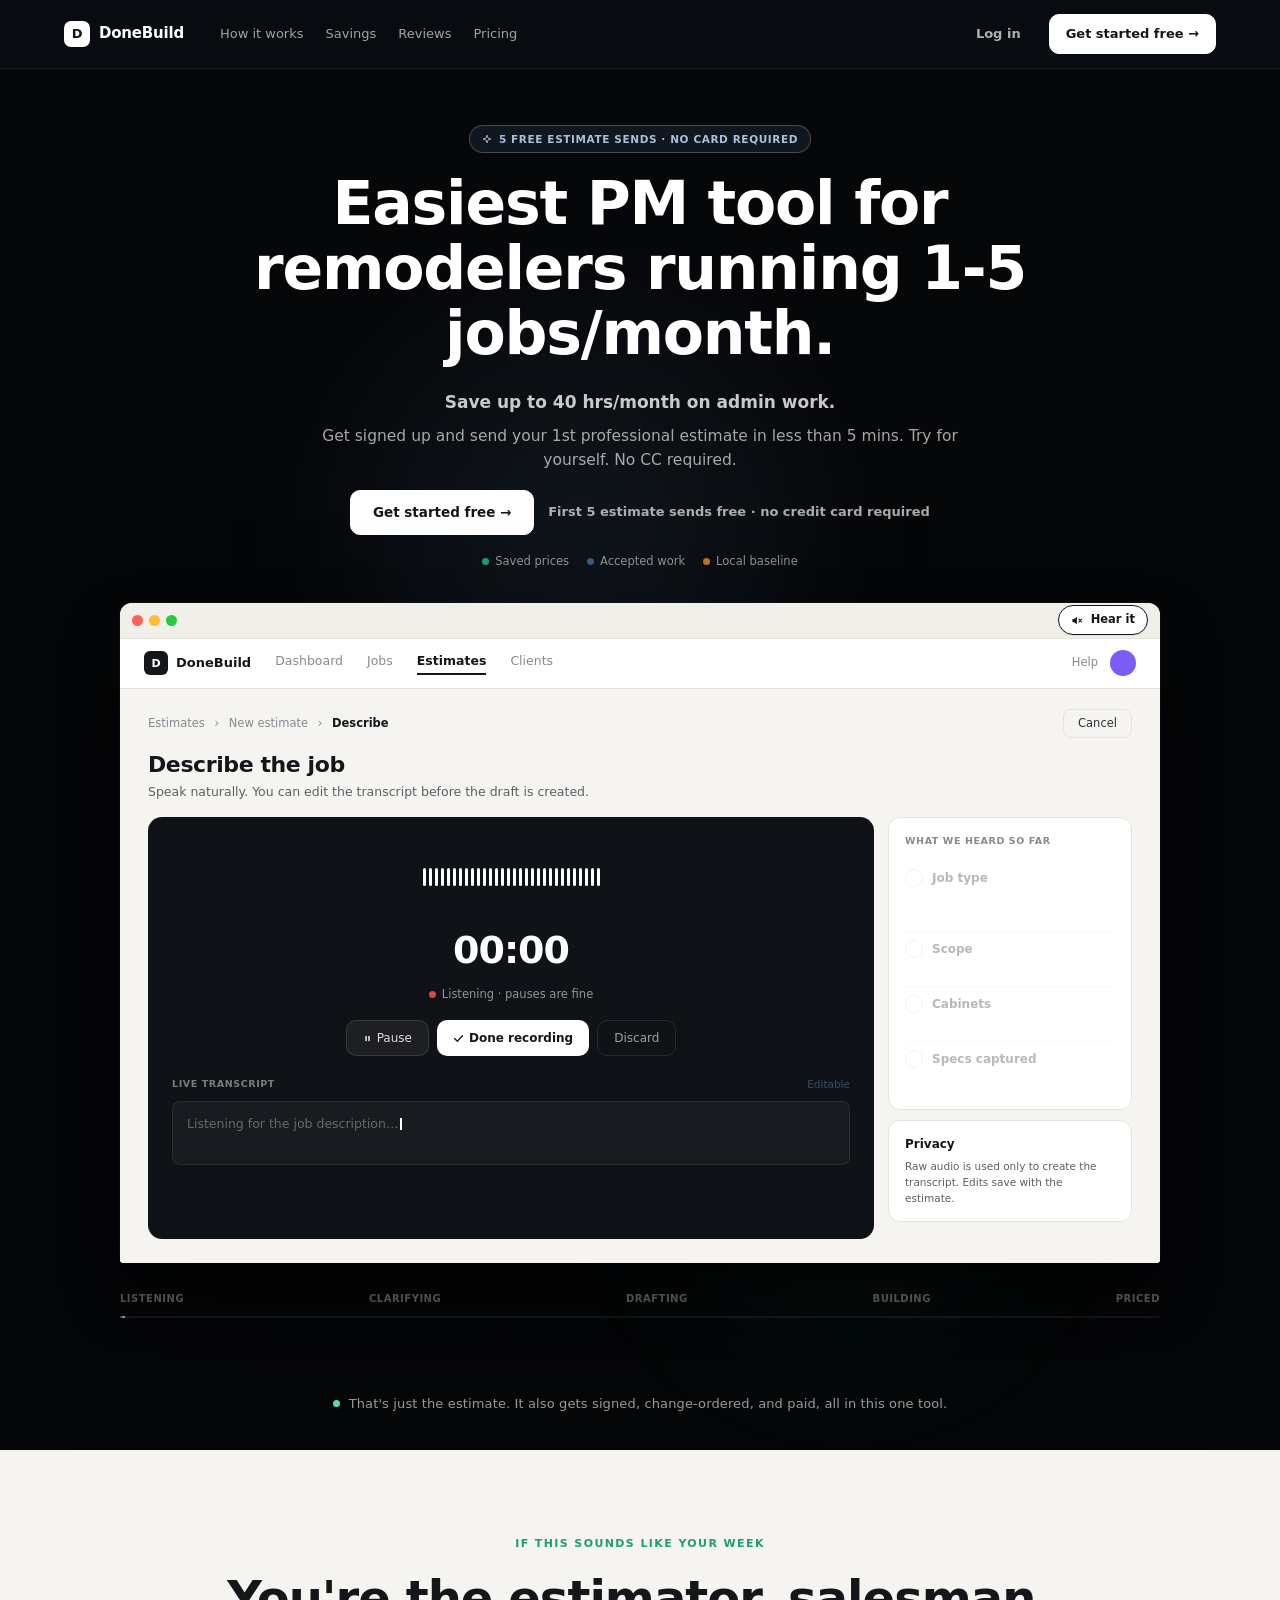
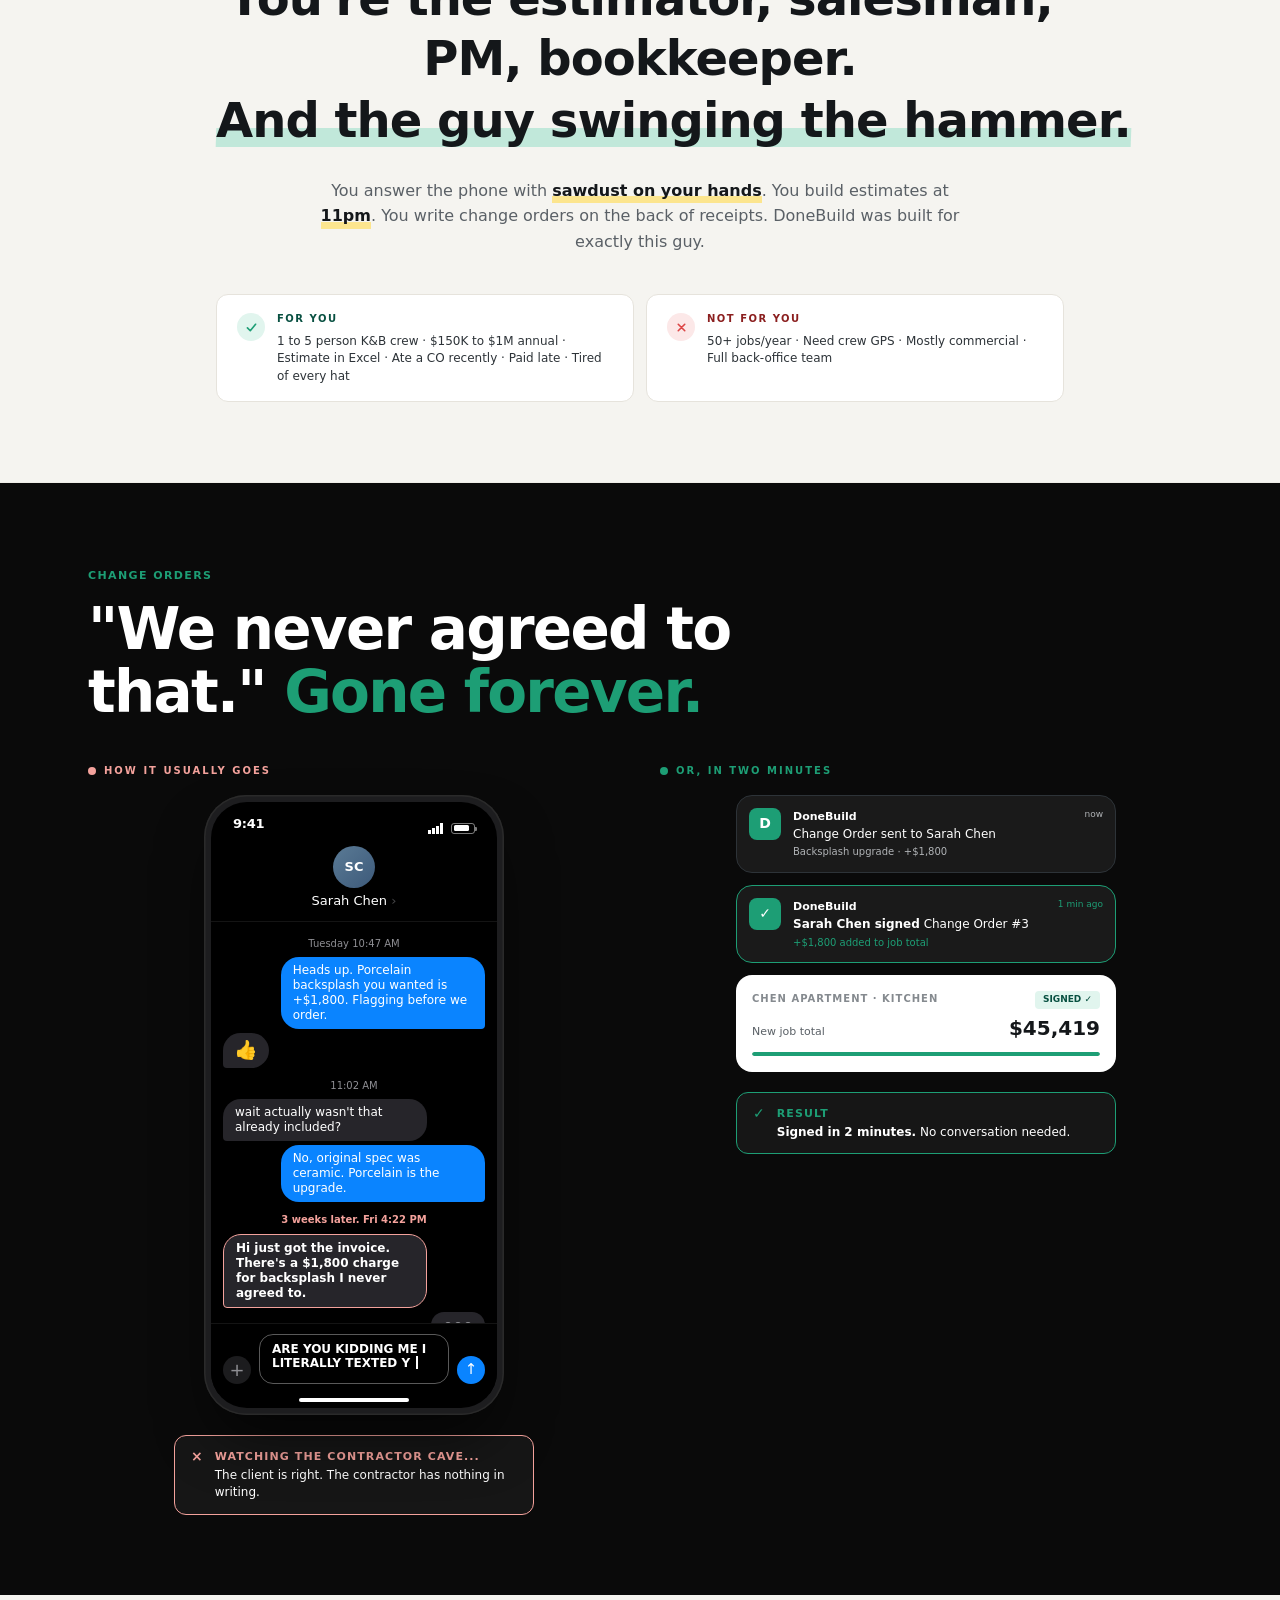
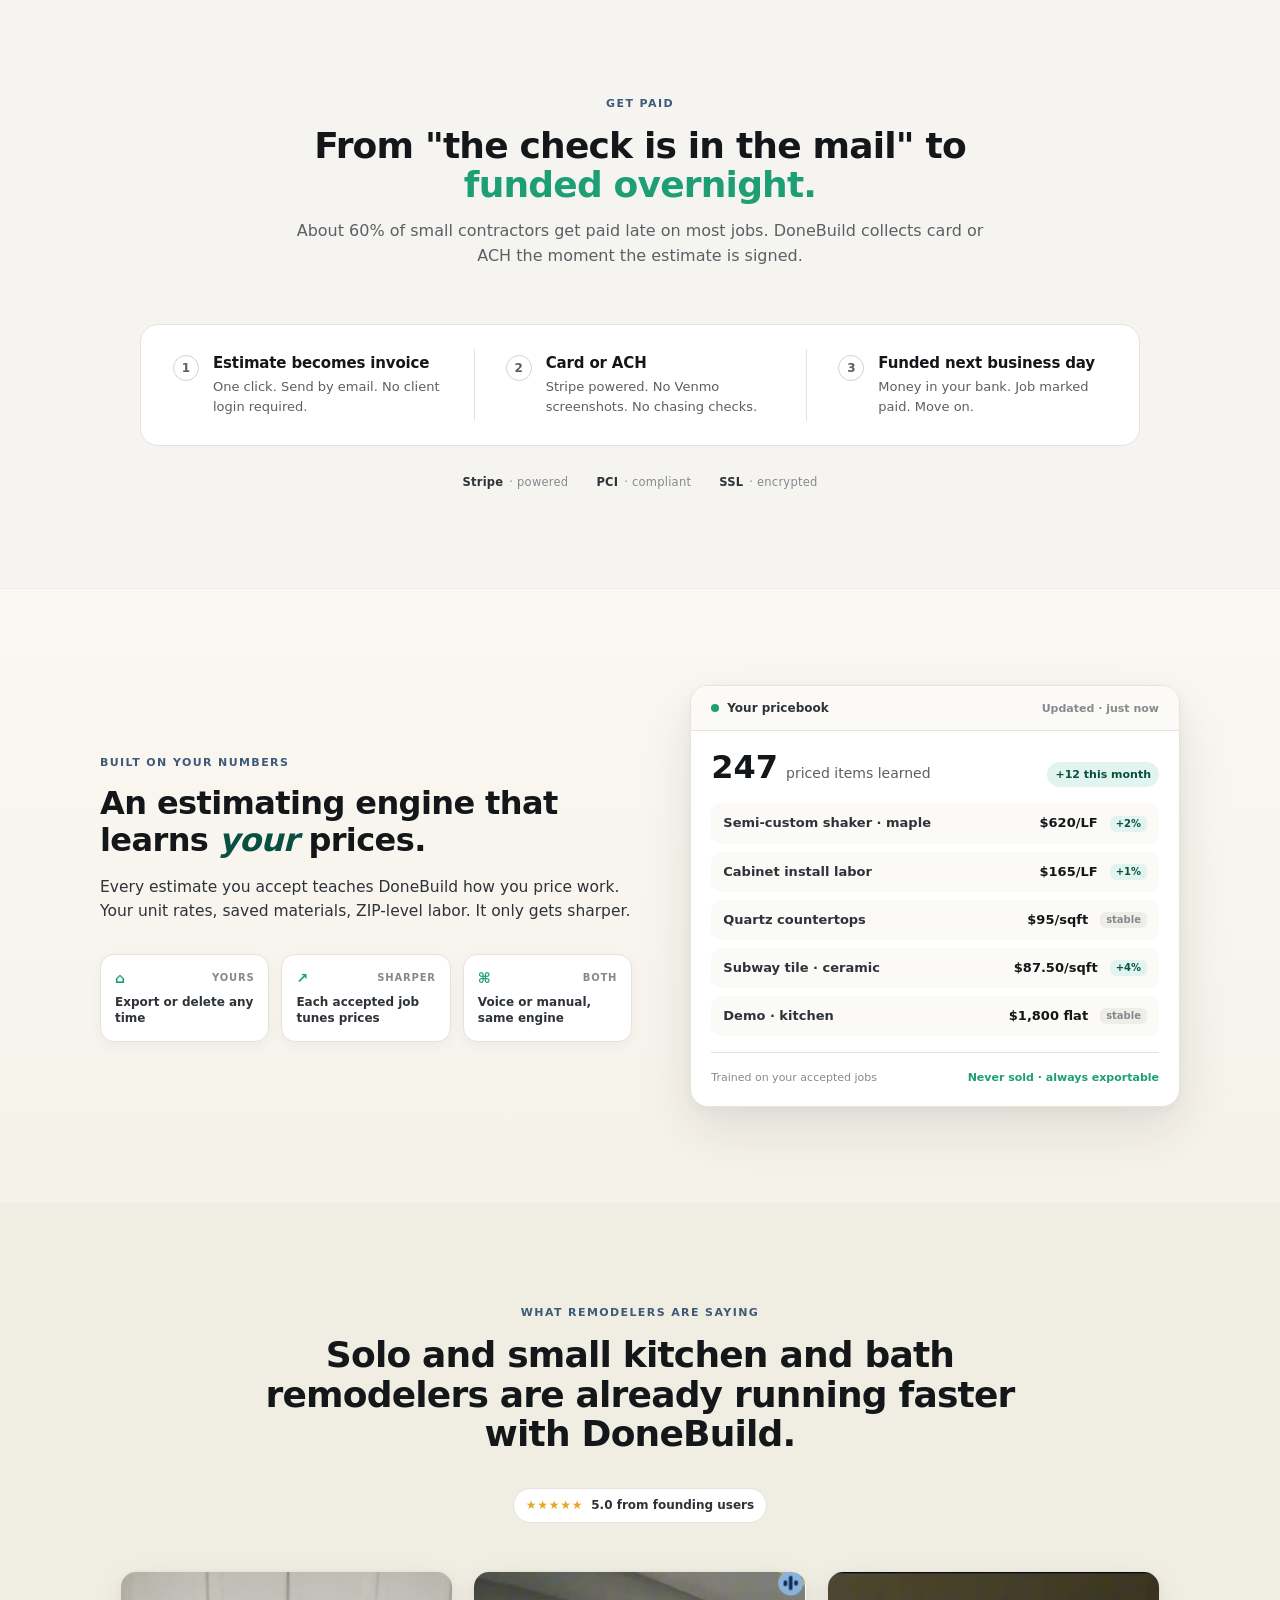
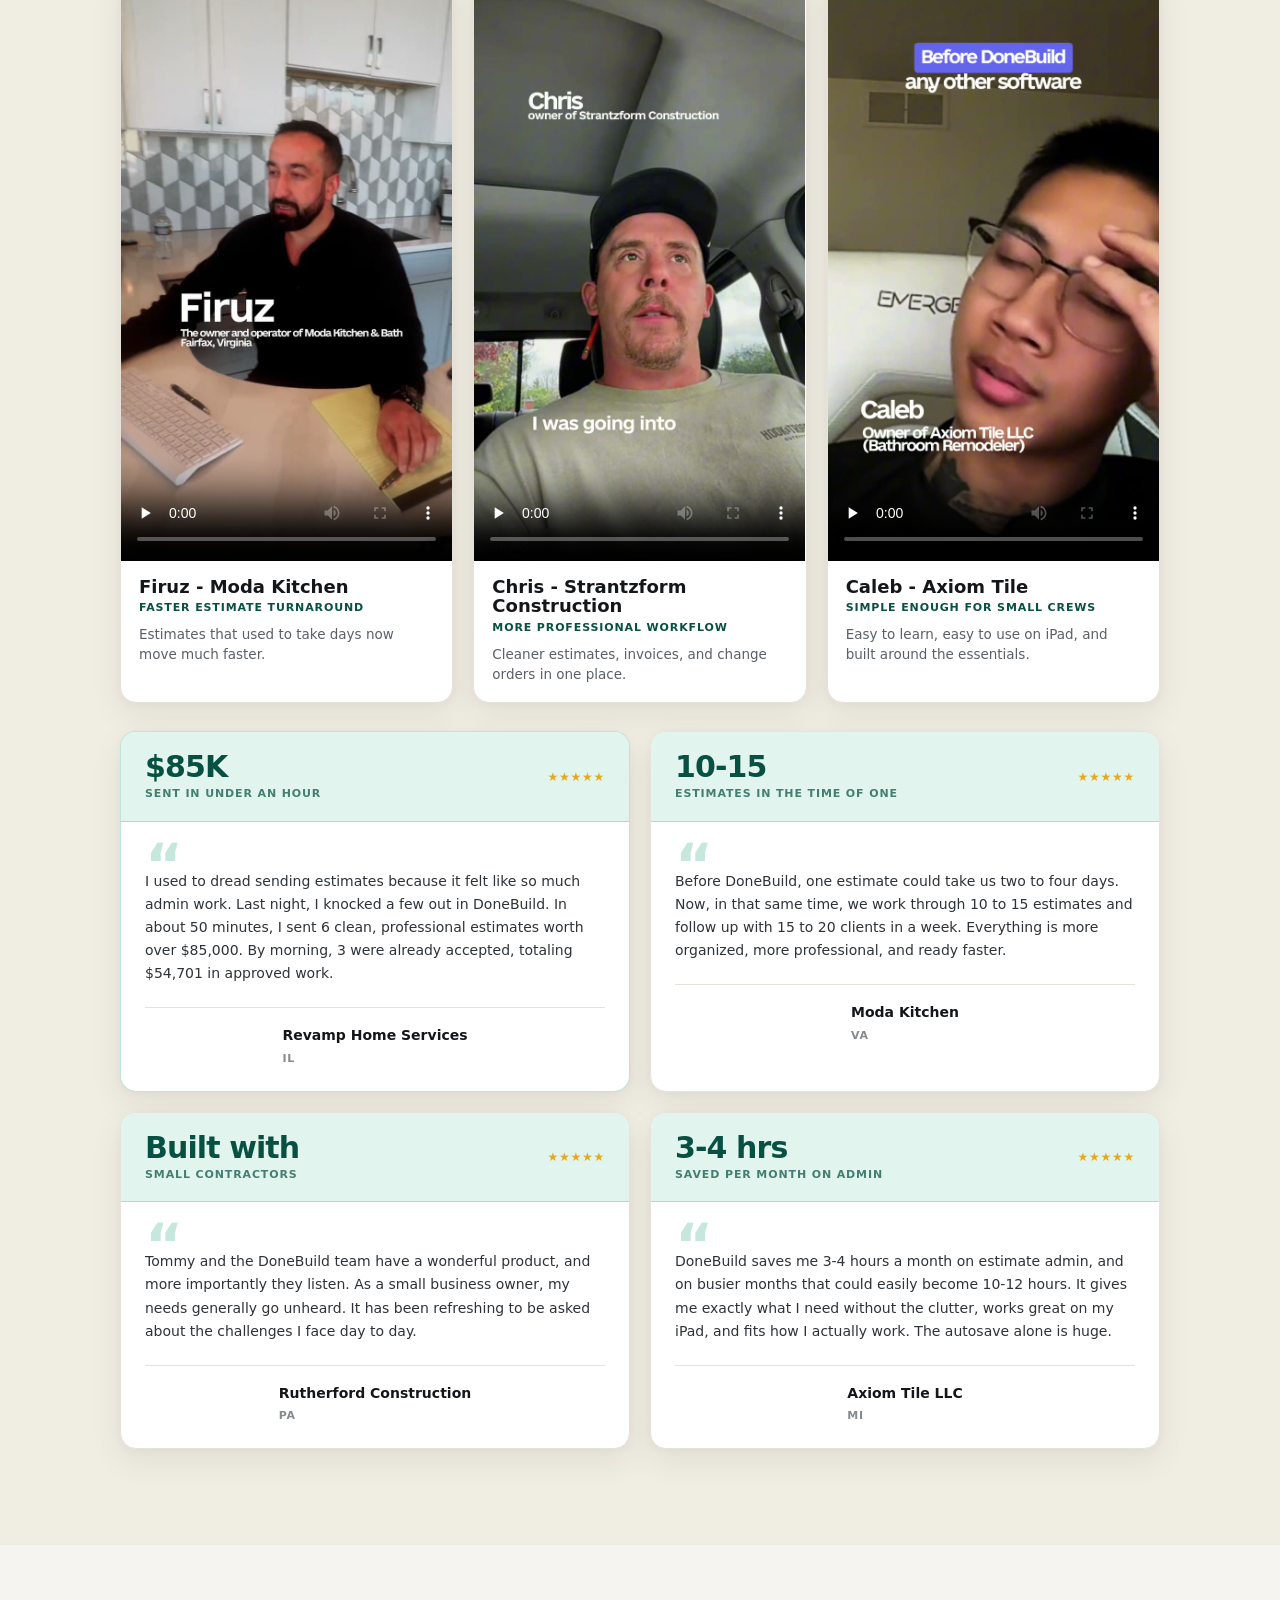
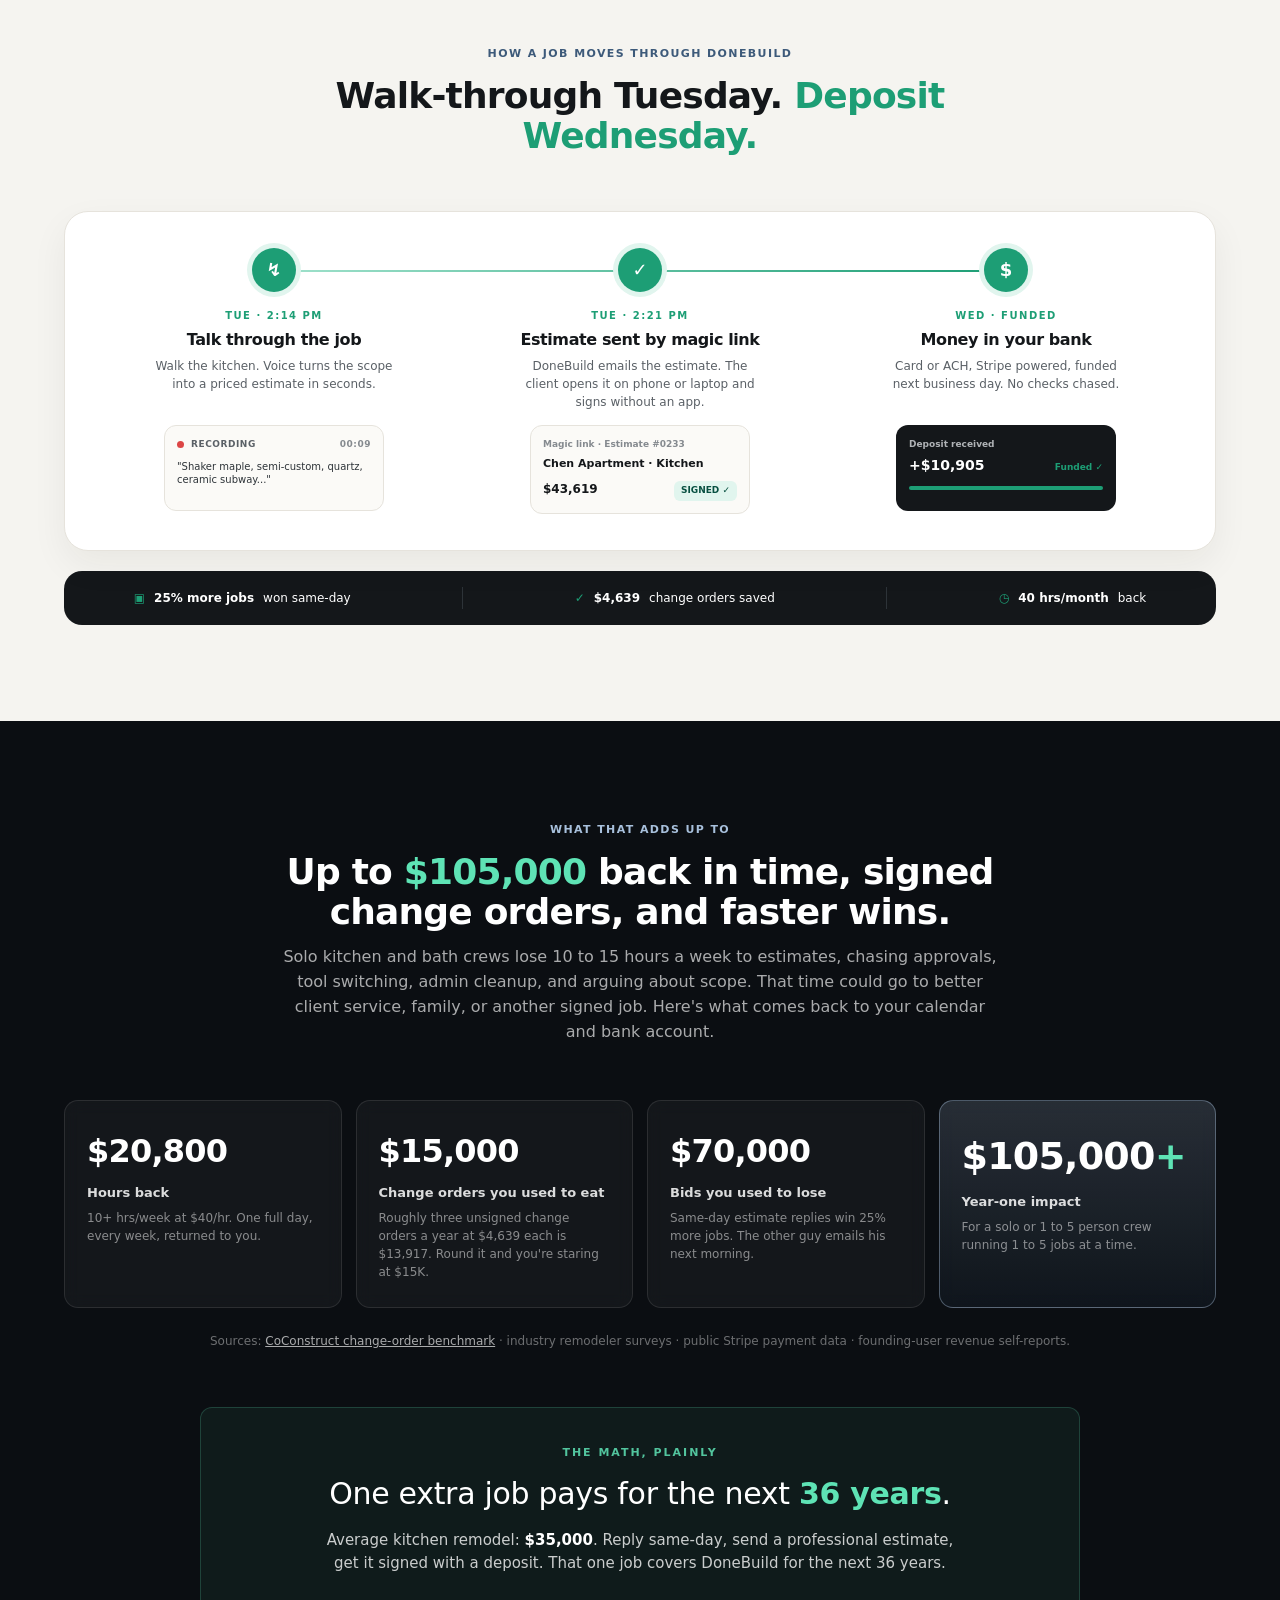
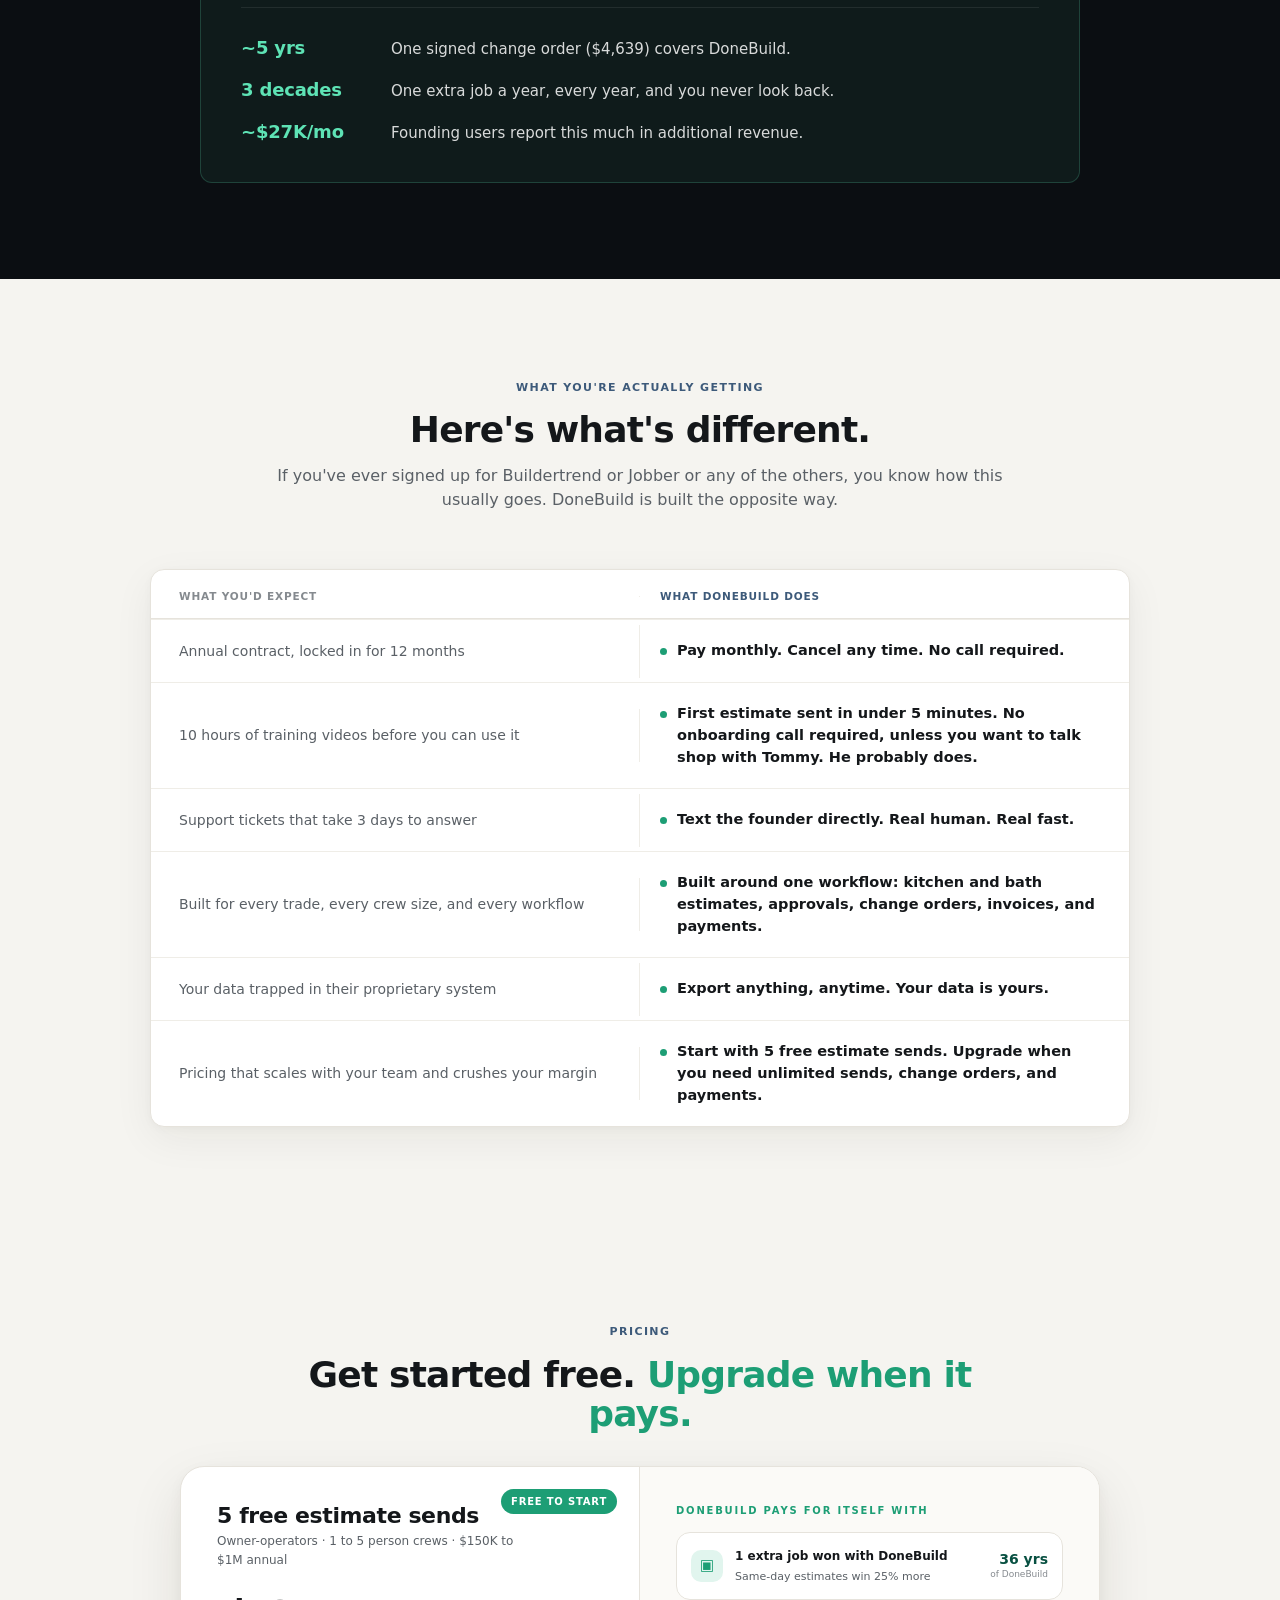
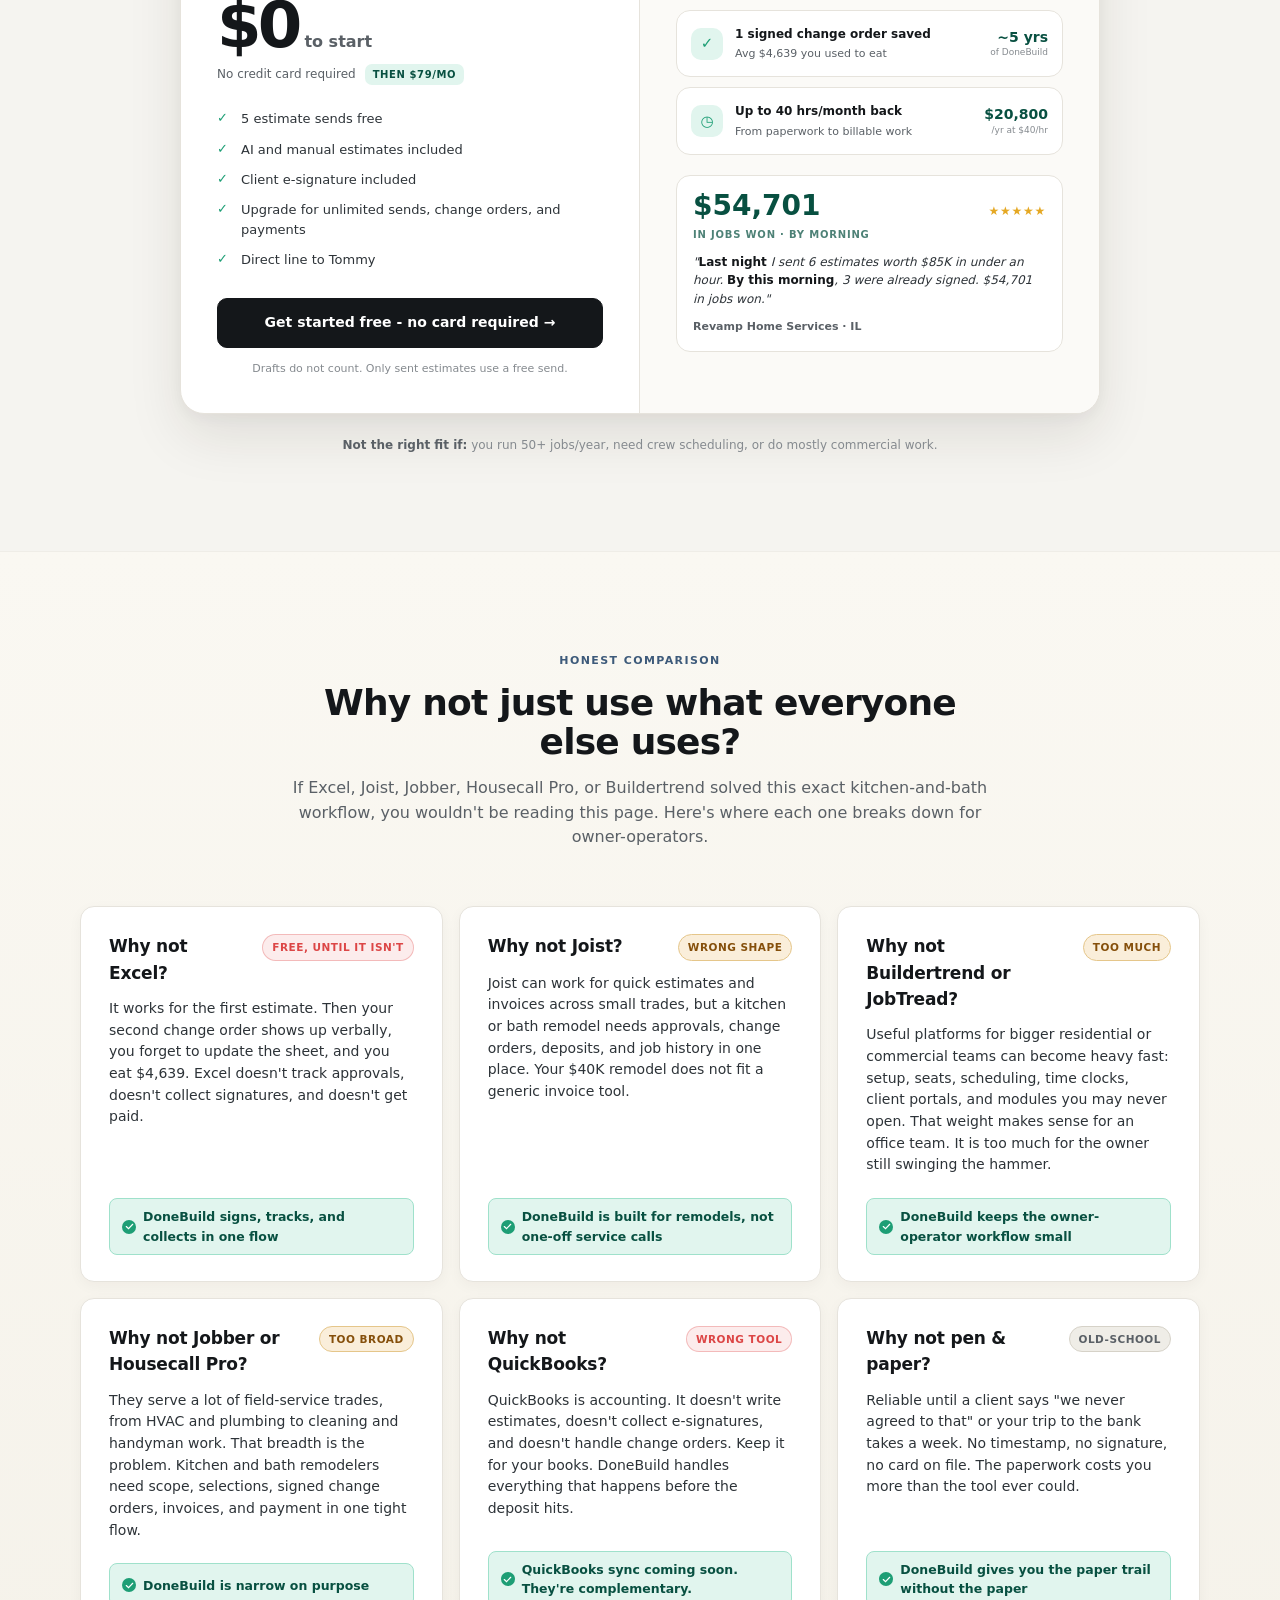
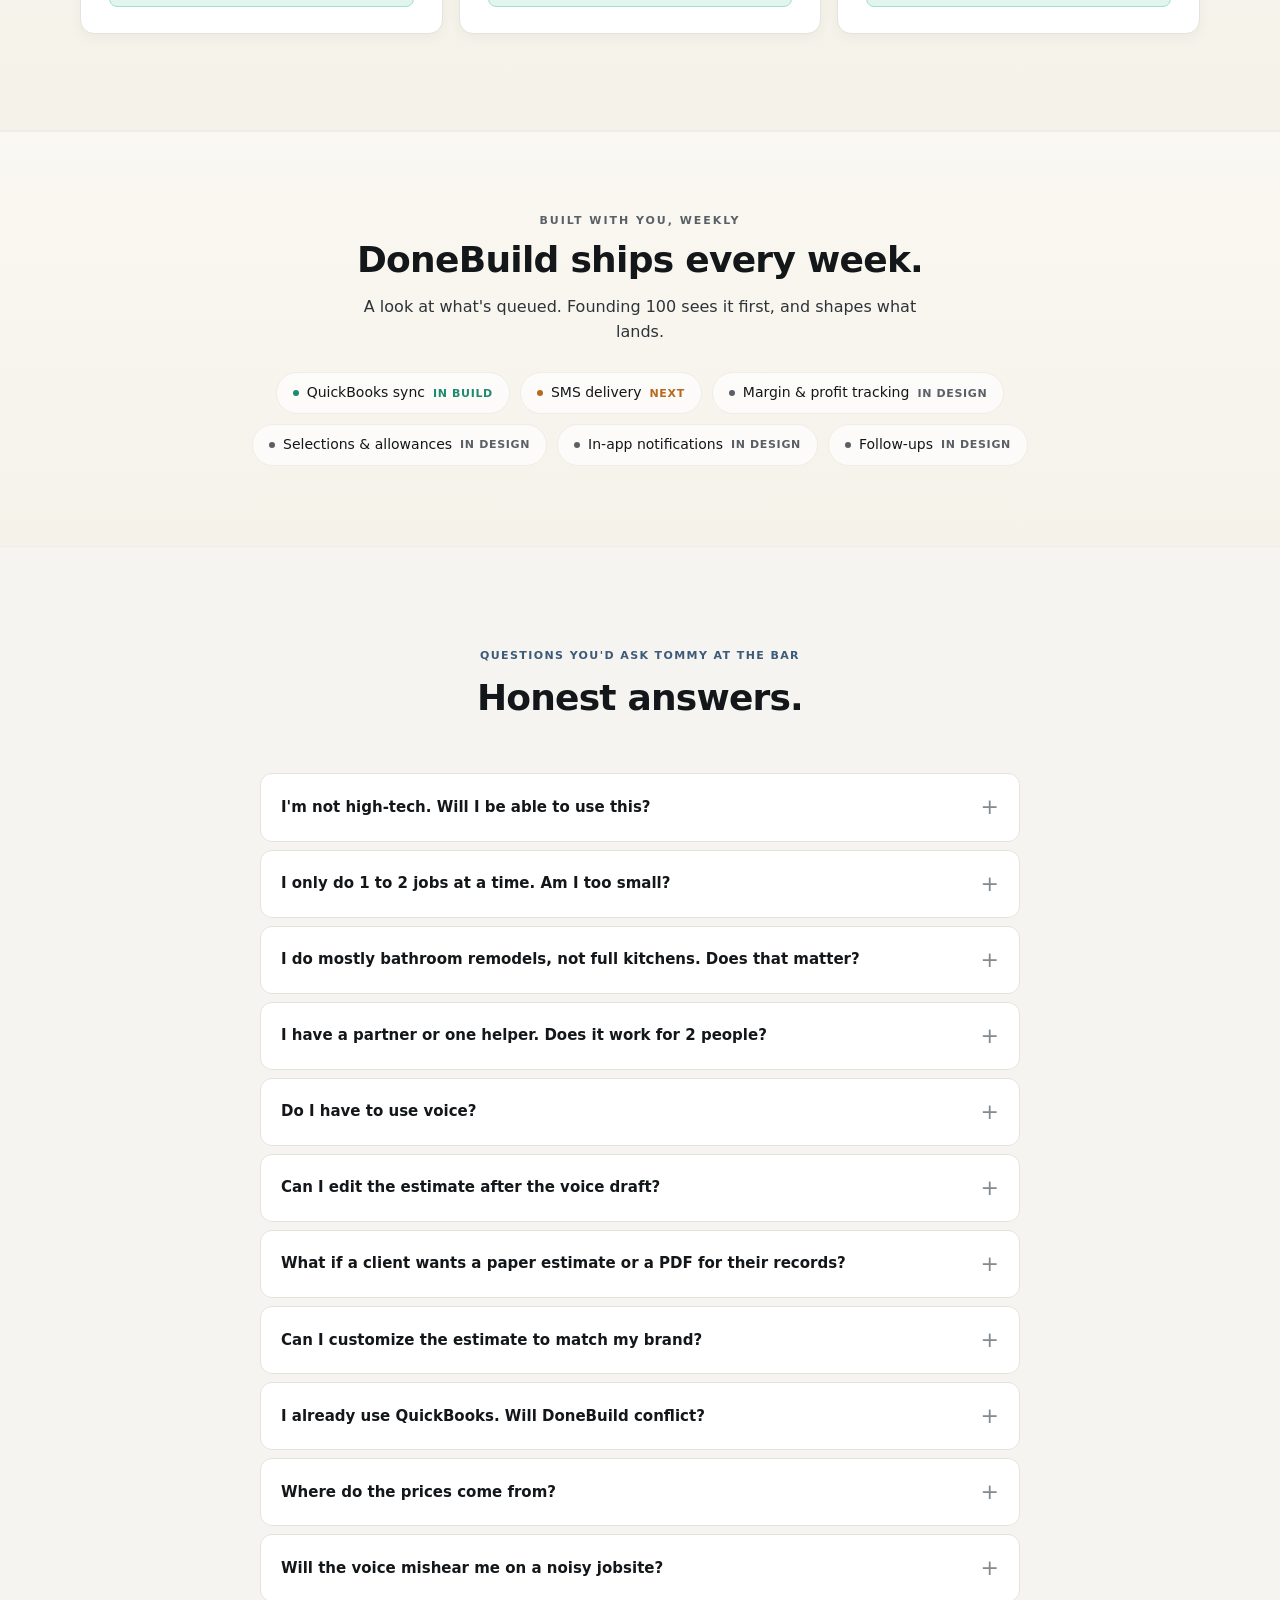
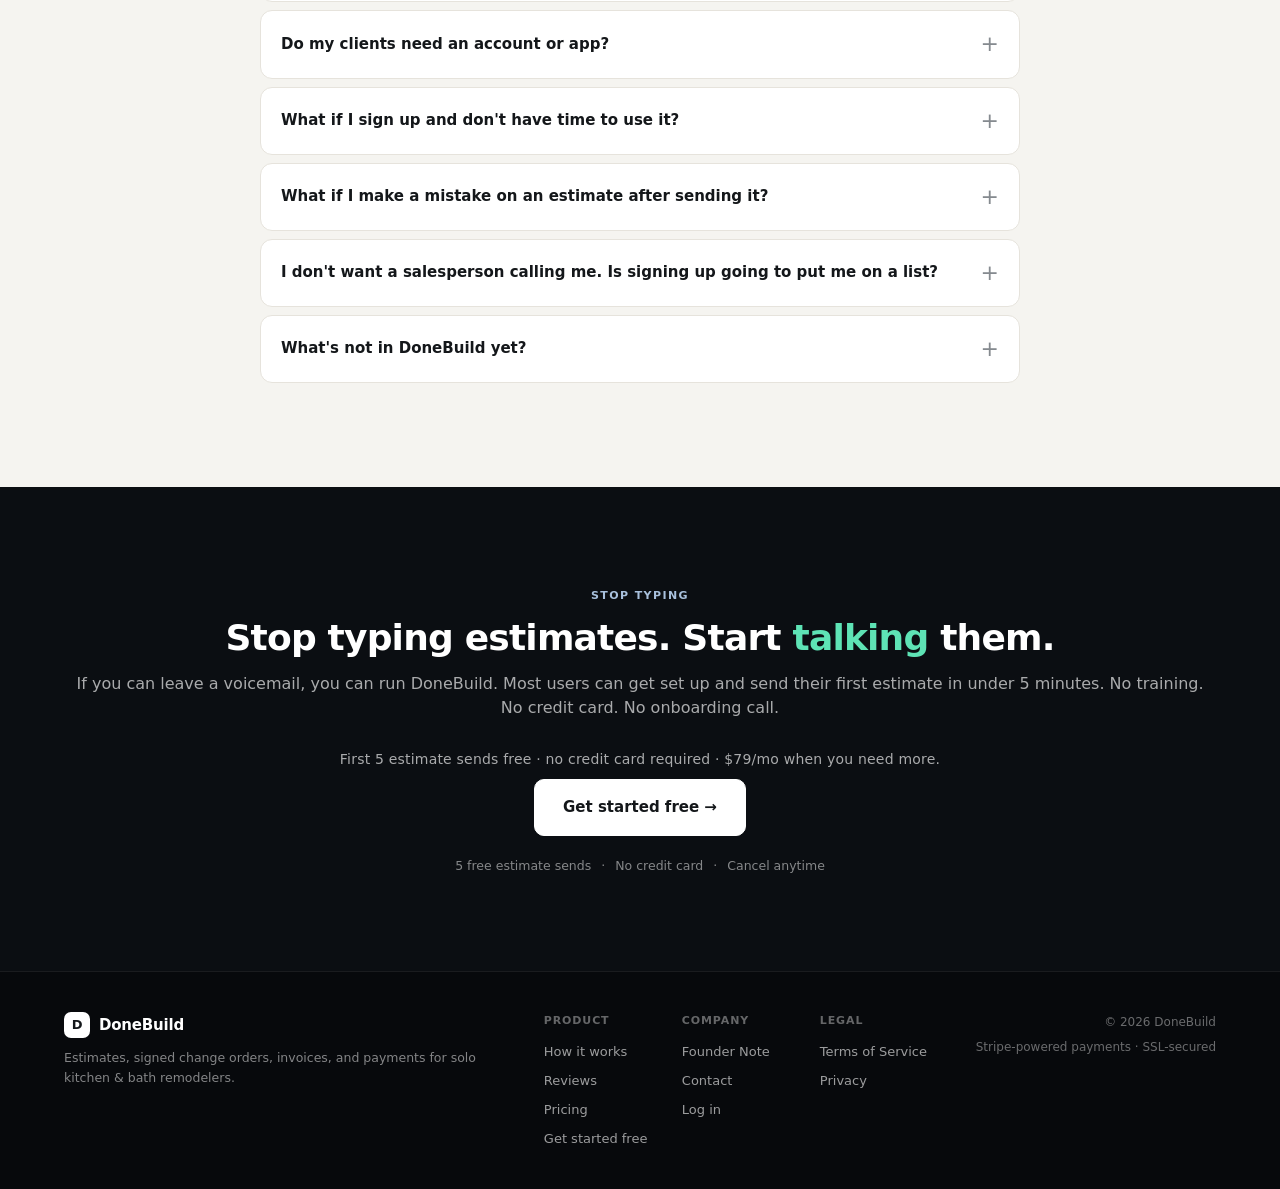
==== commit b5e9fa47: "chore: update testimonial video labels" ====
--- a/index.html
+++ b/index.html
@@ -1227,7 +1227,7 @@
           </video>
         </div>
         <div class="video-testimonial-copy">
-          <strong>Firuz</strong>
+          <strong>Firuz - Moda Kitchen</strong>
           <span>Faster estimate turnaround</span>
           <p>Estimates that used to take days now move much faster.</p>
         </div>
@@ -1239,7 +1239,7 @@
           </video>
         </div>
         <div class="video-testimonial-copy">
-          <strong>Chris</strong>
+          <strong>Chris - Strantzform Construction</strong>
           <span>More professional workflow</span>
           <p>Cleaner estimates, invoices, and change orders in one place.</p>
         </div>
@@ -1251,7 +1251,7 @@
           </video>
         </div>
         <div class="video-testimonial-copy">
-          <strong>Caleb</strong>
+          <strong>Caleb - Axiom Tile</strong>
           <span>Simple enough for small crews</span>
           <p>Easy to learn, easy to use on iPad, and built around the essentials.</p>
         </div>
